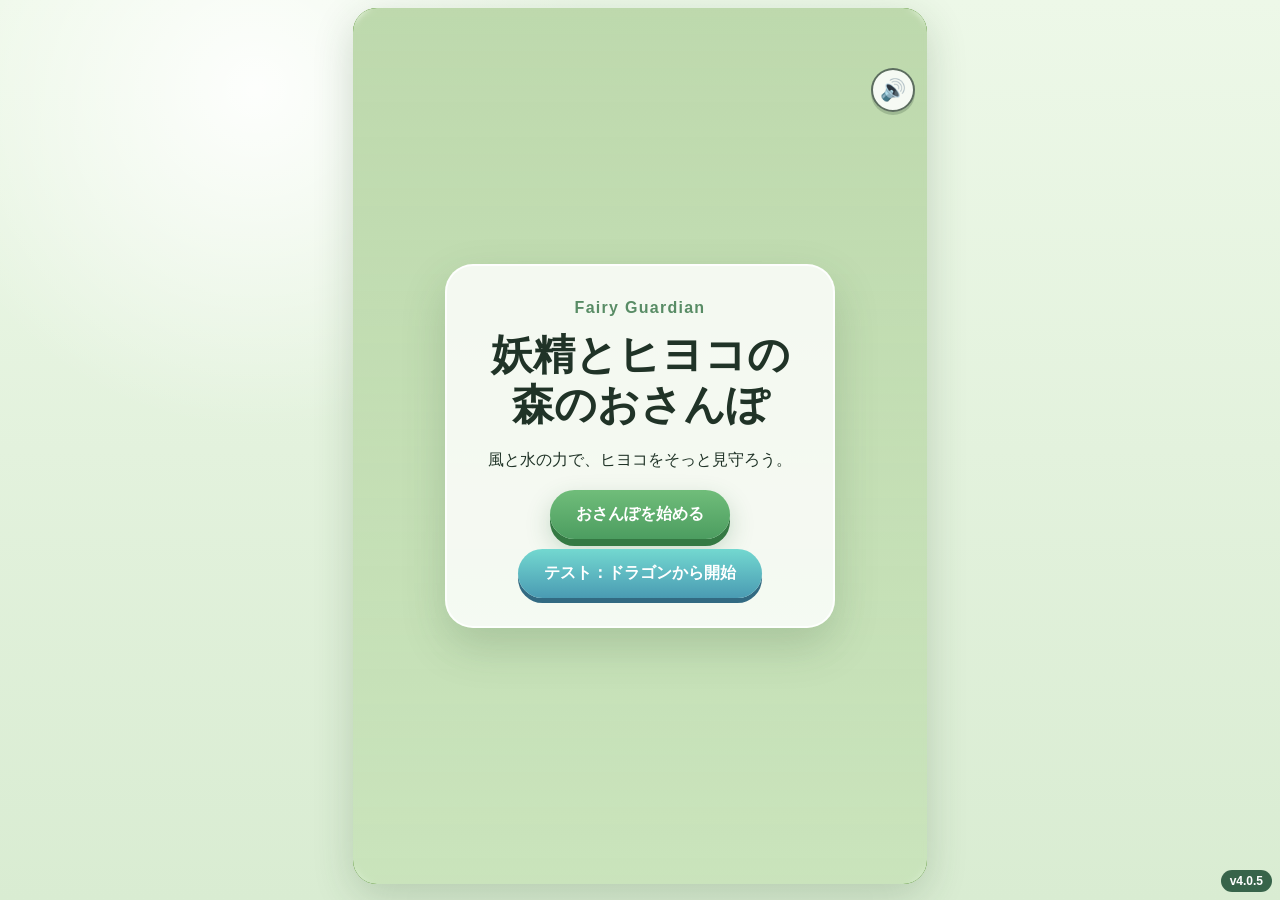
==== index.html @ c9fe2635 "Add files via upload" ====
<!doctype html>
<html lang="ja">
<head>
  <meta charset="utf-8" />
  <meta http-equiv="Cache-Control" content="no-cache, no-store, must-revalidate" />
  <meta http-equiv="Pragma" content="no-cache" />
  <meta http-equiv="Expires" content="0" />
  <meta name="viewport" content="width=device-width, initial-scale=1, viewport-fit=cover, user-scalable=no" />
  <meta name="theme-color" content="#dff3d2" />
  <title>Fairy Guardian v4.0.5</title>
  <style>
:root {
  color-scheme: light;
  font-family: ui-rounded, "Hiragino Maru Gothic ProN", "Yu Gothic", sans-serif;
  background: #edf6e8;
  color: #203327;
  touch-action: none;
}

* {
  box-sizing: border-box;
  -webkit-user-select: none;
  user-select: none;
  -webkit-touch-callout: none;
}
button, canvas, .controls, .game-frame {
  -webkit-user-select: none;
  user-select: none;
  -webkit-touch-callout: none;
}
html, body { margin: 0; min-height: 100%; overflow: hidden; }
body {
  min-height: 100svh;
  display: grid;
  place-items: center;
  background:
    radial-gradient(circle at 20% 10%, rgba(255,255,255,.9), transparent 26%),
    linear-gradient(#edf8e8, #d9ecd2);
}
button { font: inherit; -webkit-tap-highlight-color: transparent; }

.app-shell {
  width: min(100vw, 590px);
  height: 100svh;
  display: grid;
  grid-template-rows: minmax(0, 1fr) auto;
  gap: 8px;
  padding: max(8px, env(safe-area-inset-top)) 8px max(8px, env(safe-area-inset-bottom));
}

.game-frame {
  position: relative;
  min-height: 0;
  overflow: hidden;
  border-radius: 24px;
  background: #7dab5f;
  box-shadow: 0 12px 40px rgba(39,74,40,.2);
}

canvas {
  display: block;
  width: 100%;
  height: 100%;
  object-fit: contain;
  background: #7aaa5c;
}

.sound-button {
  position: absolute;
  z-index: 8;
  top: 60px;
  right: 12px;
  width: 44px;
  height: 44px;
  border: 2px solid rgba(32,55,38,.72);
  border-radius: 50%;
  display: grid;
  place-items: center;
  background: rgba(255,255,255,.86);
  box-shadow: 0 3px 0 rgba(32,55,38,.20);
  font-size: 21px;
  cursor: pointer;
}
.sound-button:active { transform: translateY(2px); box-shadow: 0 1px 0 rgba(32,55,38,.20); }
.sound-button.muted { opacity: .62; }

.screen-overlay {
  position: absolute;
  inset: 0;
  display: grid;
  place-items: center;
  padding: 24px;
  background: linear-gradient(rgba(239,251,232,.58), rgba(224,244,215,.78));
  backdrop-filter: blur(3px);
}

.title-card {
  width: min(100%, 390px);
  padding: 28px 24px;
  text-align: center;
  border: 2px solid rgba(255,255,255,.9);
  border-radius: 28px;
  background: rgba(255,255,255,.82);
  box-shadow: 0 18px 45px rgba(46,78,47,.2);
}
.eyebrow { margin: 0 0 8px; color: #588c65; font-weight: 800; letter-spacing: .08em; }
h1 { margin: 0 0 14px; font-size: clamp(28px, 8vw, 42px); line-height: 1.2; }
.title-card p { line-height: 1.7; }
.primary-button {
  border: 0;
  border-radius: 999px;
  padding: 14px 26px;
  color: white;
  font-weight: 900;
  background: linear-gradient(#70bd7a, #4c9d60);
  box-shadow: 0 7px 0 #347943, 0 10px 25px rgba(43,105,55,.25);
}
.primary-button:active { transform: translateY(4px); box-shadow: 0 3px 0 #347943; }

.hud {
  position: absolute;
  top: 10px;
  left: 10px;
  right: 10px;
  display: grid;
  grid-template-columns: 1fr auto auto;
  gap: 8px;
  pointer-events: none;
}
.hud > div {
  min-width: 0;
  padding: 7px 11px;
  border: 2px solid rgba(30,50,35,.72);
  border-radius: 14px;
  background: rgba(255,255,255,.82);
  box-shadow: 0 3px 0 rgba(30,50,35,.18);
}
.hud-label { margin-right: 5px; font-size: 12px; font-weight: 900; color: #56705d; }
.hud-label.plus { color: #27865b; }
.hud-label.minus { color: #b64f5d; }
.hidden { display: none !important; }

.controls {
  display: grid;
  grid-template-columns: 152px minmax(0, 1fr);
  align-items: center;
  gap: 12px;
  padding: 10px 12px;
  border: 1px solid rgba(77,110,71,.2);
  border-radius: 22px;
  background: rgba(255,255,255,.76);
  box-shadow: 0 8px 24px rgba(52,83,52,.12);
}

.stick {
  position: relative;
  width: 138px;
  aspect-ratio: 1;
  border-radius: 50%;
  touch-action: none;
  user-select: none;
}
.stick-ring {
  position: absolute;
  inset: 9px;
  border: 4px solid rgba(51,76,56,.72);
  border-radius: 50%;
  background: radial-gradient(circle, rgba(255,255,255,.9), rgba(203,225,199,.82));
  box-shadow: inset 0 4px 12px rgba(57,86,57,.14);
}
.stick-knob {
  position: absolute;
  width: 60px;
  height: 60px;
  left: 39px;
  top: 39px;
  border: 3px solid #304c37;
  border-radius: 50%;
  background: linear-gradient(#fff, #cfe4ca);
  box-shadow: 0 5px 12px rgba(43,70,48,.25);
  transform: translate(0,0);
}

.action-grid {
  display: grid;
  grid-template-columns: repeat(2, minmax(0, 1fr));
  gap: 9px;
}
.action-button {
  --charge: 0;
  position: relative;
  overflow: hidden;
  min-height: 62px;
  border: 3px solid #2c4733;
  border-radius: 18px;
  color: #233629;
  font-size: 13px;
  font-weight: 900;
  box-shadow: 0 5px 0 rgba(42,65,47,.25);
}
.action-button::before {
  content: '';
  position: absolute;
  inset: auto 0 0 0;
  height: calc(var(--charge) * 100%);
  background: rgba(255,255,255,.42);
  pointer-events: none;
  transition: height .04s linear;
}
.action-button > span { position: relative; z-index: 1; }
.action-button .symbol { display: block; font-size: 21px; line-height: 1; margin-bottom: 3px; }
.action-button.wind.charging { box-shadow: 0 0 18px rgba(126,255,169,.9), 0 5px 0 rgba(42,65,47,.25); }
.action-button.water.charging { box-shadow: 0 0 20px rgba(70,183,255,.95), 0 5px 0 rgba(42,65,47,.25); }
.action-button:active { transform: translateY(3px); box-shadow: 0 2px 0 rgba(42,65,47,.25); }
.action-button.wind { background: linear-gradient(135deg, #f8fff2, #aee7af); }
.action-button.water { background: linear-gradient(135deg, #effcff, #75c8ff); }
.action-button.chick { background: linear-gradient(135deg, #fffceb, #ffe17b); }
.action-button.chick.hint {
  animation: chickHint 1s ease-in-out infinite;
  box-shadow: 0 0 0 4px rgba(255,218,63,.32), 0 0 24px rgba(255,202,42,.9), 0 5px 0 rgba(42,65,47,.25);
}
@keyframes chickHint {
  0%,100% { transform: translateY(0) scale(1); filter: brightness(1); }
  50% { transform: translateY(-2px) scale(1.035); filter: brightness(1.12); }
}

.cave-choice { margin-top:10px; background:linear-gradient(#73d8d0,#4a9bb3); box-shadow:0 5px 0 #326a82; }
.cave-choice:active { box-shadow:0 2px 0 #326a82; }

.route-card { max-width: 410px; }
.route-card h2 { margin: 0 0 10px; font-size: clamp(25px,6vw,36px); color:#315c45; }
.route-card p { margin: 0 0 14px; }
.route-buttons { display:grid; gap:10px; }
.route-button { border:0; border-radius:18px; padding:13px 16px; color:#234538; font:800 16px/1.25 system-ui,sans-serif; cursor:pointer; touch-action:manipulation; }
.route-button.cave { background:linear-gradient(135deg,#c8f6ef,#68b6c9); box-shadow:0 5px 0 #39788a; }
.route-button.flowers { background:linear-gradient(135deg,#fff7c8,#ffb9d7); box-shadow:0 5px 0 #c87796; }
.route-button.wetland { background:linear-gradient(135deg,#dff6b7,#79c9a2); box-shadow:0 5px 0 #4b8d70; }
.route-button:disabled { filter:grayscale(.45); opacity:.48; box-shadow:0 3px 0 rgba(60,70,60,.35); cursor:not-allowed; transform:none; }
.route-button .visited-mark { display:block; margin-top:4px; font-size:12px; font-weight:800; opacity:.78; }
.route-button:active { transform:translateY(3px); box-shadow:0 2px 0 rgba(35,69,56,.35); }
.route-note { font-size:13px; opacity:.78; }

@media (max-height: 700px) {
  .app-shell { gap: 4px; }
  .controls { grid-template-columns: 120px 1fr; padding: 6px 8px; }
  .stick { width: 112px; }
  .stick-knob { width: 48px; height: 48px; left: 32px; top: 32px; }
  .action-button { min-height: 50px; }
}

</style>
</head>
<body>
  <main class="app-shell">
    <section class="game-frame" aria-label="Fairy Guardian game">
      <canvas id="gameCanvas" width="540" height="960"></canvas>
      <button id="soundButton" class="sound-button" type="button" aria-label="効果音を切り替える">🔊</button>

      <div id="titleScreen" class="screen-overlay">
        <div class="title-card">
          <p class="eyebrow">Fairy Guardian</p>
          <h1>妖精とヒヨコの<br>森のおさんぽ</h1>
          <p>風と水の力で、ヒヨコをそっと見守ろう。</p>
          <button id="startButton" class="primary-button" type="button">おさんぽを始める</button>
          <button id="trainingButton" class="primary-button cave-choice hidden" type="button">🐉 パパドラゴンの特訓</button>
          <button id="dragonTestButton" class="primary-button cave-choice" type="button">テスト：ドラゴンから開始</button>
        </div>
      </div>

      <div id="routeScreen" class="screen-overlay hidden">
        <div class="title-card route-card">
          <p class="eyebrow">2500点のおさんぽ分かれ道</p>
          <h2>どっちへ行こう？</h2>
          <p>ヒヨコと妖精の、次のおさんぽ先を選んでください。</p>
          <div class="route-buttons">
            <button id="routeCaveButton" class="route-button cave" type="button">💧 音の洞くつへ</button>
            <button id="routeFlowerButton" class="route-button flowers" type="button">🌸 このまま花の多く咲くほうへ</button>
            <button id="routeWetlandButton" class="route-button wetland" type="button">🌾 カエルたちの湿地へ</button>
          </div>
          <p class="route-note">プラス点はエリアごとに0へ戻ります。マイナス点は旅のあいだ残ります。</p>
        </div>
      </div>

      <div id="dragonResultScreen" class="screen-overlay hidden">
        <div class="title-card route-card">
          <p class="eyebrow">子ドラゴン救助</p>
          <h2 id="dragonResultTitle">森を守れました！</h2>
          <p id="dragonResultText"></p>
          <div class="route-buttons">
            <button id="goTrainingButton" class="route-button cave hidden" type="button">🐉 パパドラゴンの特訓へ</button>
            <button id="returnTitleButton" class="route-button flowers" type="button">タイトルへ戻る</button>
          </div>
        </div>
      </div>

      <div id="hud" class="hud hidden" aria-live="polite">
        <div><span class="hud-label">距離</span><strong id="distanceText">0 m</strong></div>
        <div><span class="hud-label plus">＋</span><strong id="plusScore">0</strong></div>
        <div><span class="hud-label minus">－</span><strong id="minusScore">0</strong></div>
      </div>
    </section>

    <section id="controls" class="controls hidden" aria-label="操作パネル">
      <div id="stick" class="stick" aria-label="8方向移動スティック">
        <div class="stick-ring"></div>
        <div id="stickKnob" class="stick-knob"></div>
      </div>

      <div class="action-grid">
        <button id="windButton" class="action-button wind" type="button">
          <span class="symbol">○</span><span>風</span>
        </button>
        <button id="waterButton" class="action-button water" type="button">
          <span class="symbol">●</span><span>水</span>
        </button>
        <button id="chickLeftButton" class="action-button chick" type="button">
          <span class="symbol">🐥←</span><span>ヒヨコ左</span>
        </button>
        <button id="chickRightButton" class="action-button chick" type="button">
          <span class="symbol">🐥→</span><span>ヒヨコ右</span>
        </button>
      </div>
    </section>
  </main>

  <script>
class AudioEngine {
  constructor() {
    this.ctx = null;
    this.master = null;
    this.muted = false;
    this.last = new Map();
    this.caveMode = false;
  }
  unlock() {
    if (!this.ctx) {
      const AC = window.AudioContext || window.webkitAudioContext;
      if (!AC) return;
      this.ctx = new AC();
      this.master = this.ctx.createGain();
      this.master.gain.value = .72;
      this.master.connect(this.ctx.destination);
    }
    if (this.ctx.state === 'suspended') this.ctx.resume().catch(()=>{});
  }
  setMuted(value) {
    this.muted = value;
    if (this.master && this.ctx) {
      this.master.gain.cancelScheduledValues(this.ctx.currentTime);
      this.master.gain.setTargetAtTime(value ? 0 : .72, this.ctx.currentTime, .02);
    }
  }
  can(key, gap=.045) {
    if (this.muted) return false;
    this.unlock();
    if (!this.ctx || !this.master) return false;
    const now = performance.now()/1000;
    const prev = this.last.get(key) || -99;
    if (now-prev < gap) return false;
    this.last.set(key, now);
    return true;
  }
  tone(freq=440, duration=.12, {type='sine', volume=.08, endFreq=null, delay=0}={}) {
    if (!this.ctx || this.muted) return;
    const t=this.ctx.currentTime+delay;
    const osc=this.ctx.createOscillator();
    const gain=this.ctx.createGain();
    osc.type=type; osc.frequency.setValueAtTime(freq,t);
    if(endFreq) osc.frequency.exponentialRampToValueAtTime(Math.max(20,endFreq),t+duration);
    gain.gain.setValueAtTime(.0001,t);
    gain.gain.exponentialRampToValueAtTime(Math.max(.0002,volume),t+.012);
    gain.gain.exponentialRampToValueAtTime(.0001,t+duration);
    osc.connect(gain); gain.connect(this.master); osc.start(t); osc.stop(t+duration+.03);
  }
  noise(duration=.12,{volume=.04,highpass=300,lowpass=5000,delay=0}={}) {
    if (!this.ctx || this.muted) return;
    const len=Math.max(1,Math.floor(this.ctx.sampleRate*duration));
    const buf=this.ctx.createBuffer(1,len,this.ctx.sampleRate);
    const data=buf.getChannelData(0);
    for(let i=0;i<len;i++) data[i]=(Math.random()*2-1)*(1-i/len*.45);
    const src=this.ctx.createBufferSource(); src.buffer=buf;
    const hp=this.ctx.createBiquadFilter();hp.type='highpass';hp.frequency.value=highpass;
    const lp=this.ctx.createBiquadFilter();lp.type='lowpass';lp.frequency.value=lowpass;
    const g=this.ctx.createGain(); const t=this.ctx.currentTime+delay;
    g.gain.setValueAtTime(.0001,t);g.gain.exponentialRampToValueAtTime(volume,t+.008);g.gain.exponentialRampToValueAtTime(.0001,t+duration);
    src.connect(hp);hp.connect(lp);lp.connect(g);g.connect(this.master);src.start(t);src.stop(t+duration+.02);
  }
  cast(kind,charge=0){
    if(!this.can('cast-'+kind,.12))return;
    if(kind==='wind'){
      this.noise(.11+charge*.07,{volume:.032+charge*.018,highpass:650,lowpass:4300});
      this.tone(480+charge*120,.10+charge*.05,{type:'triangle',volume:.038,endFreq:310+charge*80});
      if(charge>.65)this.tone(760,.11,{type:'sine',volume:.025,endFreq:1040,delay:.025});
    }else{
      // Soft, rounded water sound: a low droplet body plus a bright surface glint.
      this.tone(430,.15,{type:'sine',volume:.038,endFreq:245});
      this.tone(720,.12,{type:'sine',volume:.021,endFreq:440,delay:.018});
      this.tone(1050,.08,{type:'sine',volume:.010,endFreq:790,delay:.035});
      this.noise(.075,{volume:.010+charge*.005,highpass:1100,lowpass:5200,delay:.025});
      if(charge>.2)this.tone(565,.16,{type:'triangle',volume:.014,endFreq:330,delay:.055});
    }
  }
  impact(kind,power=1,spread=false){
    if(!this.can('impact-'+kind,spread?.075:.035))return;
    if(kind==='wind'){
      this.noise(.16,{volume:.026*Math.min(1.7,power),highpass:280,lowpass:2600});
      this.tone(220,.14,{type:'triangle',volume:.025*Math.min(1.5,power),endFreq:110});
    }else{
      // A pleasant game-like splash rather than a harsh, realistic splash.
      const v=spread?.014:.026;
      this.tone(360,.15,{type:'sine',volume:v,endFreq:190});
      this.tone(690,.11,{type:'sine',volume:v*.72,endFreq:410,delay:.018});
      this.noise(.085,{volume:v*.40,highpass:950,lowpass:5200,delay:.014});
      if(!spread)this.tone(980,.075,{type:'sine',volume:.009,endFreq:760,delay:.04});
      if(this.caveMode){
        this.tone(520,.22,{type:'sine',volume:.010,endFreq:360,delay:.13});
        this.tone(760,.28,{type:'sine',volume:.006,endFreq:520,delay:.24});
      }
    }
  }
  cavePuddle(){
    if(!this.can('cave-puddle',.16))return;
    // Hollow, pleasant splash with a short cave echo.
    this.noise(.13,{volume:.018,highpass:520,lowpass:3900});
    this.tone(290,.18,{type:'sine',volume:.026,endFreq:175});
    this.tone(610,.16,{type:'sine',volume:.017,endFreq:390,delay:.025});
    this.tone(430,.30,{type:'sine',volume:.009,endFreq:300,delay:.16});
    this.tone(720,.38,{type:'sine',volume:.006,endFreq:480,delay:.29});
  }
  stoneBounce(bounce=0){
    if(!this.can('stone-bounce',.065))return;
    const notes=[420,350,295,250];
    const f=notes[Math.min(notes.length-1,bounce)];
    this.tone(f,.12,{type:'triangle',volume:.035,endFreq:f*.72});
    this.tone(f*2.15,.07,{type:'sine',volume:.012,endFreq:f*1.5,delay:.008});
    if(this.caveMode)this.tone(f*.78,.20,{type:'sine',volume:.007,endFreq:f*.62,delay:.09});
  }
  stoneSplash(){
    if(!this.can('stone-splash',.15))return;
    this.noise(.15,{volume:.022,highpass:380,lowpass:3300});
    this.tone(245,.22,{type:'sine',volume:.030,endFreq:135});
    this.tone(470,.28,{type:'sine',volume:.009,endFreq:280,delay:.13});
  }
  crystal(note=0){
    if(!this.can('crystal-'+note,.09))return;
    const scale=[392,493.88,587.33,698.46];
    const f=scale[note%scale.length];
    this.tone(f,.50,{type:'sine',volume:.025,endFreq:f*1.008});
    this.tone(f*2.01,.36,{type:'sine',volume:.010,endFreq:f*1.82,delay:.018});
  }
  mushroom(note=0){
    if(!this.can('mushroom-'+note,.05))return;
    const scale=[523.25,587.33,659.25,698.46,783.99,880,987.77];
    const f=scale[note%scale.length];
    this.tone(f,.42,{type:'sine',volume:.045,endFreq:f*1.012});
    this.tone(f*2,.30,{type:'sine',volume:.014,endFreq:f*1.72,delay:.018});
    this.tone(f,.32,{type:'triangle',volume:.010,endFreq:f*.92,delay:.16});
  }
  caveChord(){
    if(!this.can('cave-chord',.75))return;
    const notes=[523.25,659.25,783.99];
    notes.forEach((f,i)=>{
      this.tone(f,.68,{type:'sine',volume:.034,endFreq:f*1.01,delay:i*.025});
      this.tone(f*2,.42,{type:'sine',volume:.009,endFreq:f*1.82,delay:.04+i*.025});
    });
  }
  flower(count=1){
    if(!this.can('flower',.07))return;
    const notes=[784,988,1175];
    for(let i=0;i<Math.min(3,count);i++){
      const d=i*.085;
      // Bell-like opening: clear fundamental plus a quiet high harmonic.
      this.tone(notes[i],.24,{type:'sine',volume:.045,endFreq:notes[i]*1.035,delay:d});
      this.tone(notes[i]*2.02,.16,{type:'sine',volume:.014,endFreq:notes[i]*1.72,delay:d+.012});
      this.tone(notes[i]*.5,.18,{type:'triangle',volume:.012,endFreq:notes[i]*.62,delay:d});
    }
  }
  grow(kind='bridge'){if(!this.can('grow',.20))return;this.noise(.28,{volume:.025,highpass:180,lowpass:1700});this.tone(kind==='ledge'?210:330,.24,{type:'triangle',volume:.03,endFreq:kind==='ledge'?150:520});this.tone(720,.18,{type:'sine',volume:.023,endFreq:930,delay:.17});}
  leaves(){if(!this.can('leaves',.16))return;this.noise(.30,{volume:.035,highpass:650,lowpass:4800});}
  dandelion(){if(!this.can('dandelion',.25))return;this.noise(.23,{volume:.018,highpass:1000,lowpass:6800});this.tone(880,.22,{type:'sine',volume:.022,endFreq:1180});}
  scare(kind){
    if(!this.can('scare-'+kind,.18))return;
    if(kind==='bird'){
      // A tiny chirp followed by soft wing beats.
      this.tone(1040,.065,{type:'sine',volume:.032,endFreq:1320});
      this.tone(1260,.055,{type:'sine',volume:.020,endFreq:1090,delay:.055});
      this.noise(.18,{volume:.022,highpass:750,lowpass:3900,delay:.075});
    }else{
      // Synthesised short 'nya!' with two formant-like glides.
      this.tone(520,.20,{type:'sawtooth',volume:.026,endFreq:760});
      this.tone(1040,.17,{type:'sine',volume:.020,endFreq:620,delay:.015});
      this.tone(1510,.12,{type:'sine',volume:.010,endFreq:920,delay:.028});
      this.noise(.055,{volume:.006,highpass:1300,lowpass:5000,delay:.018});
    }
  }
  forestOmen(){
    if(!this.can('forest-omen',4.5))return;
    this.noise(.72,{volume:.024,highpass:65,lowpass:620});
    this.tone(92,.82,{type:'sine',volume:.027,endFreq:68});
    this.tone(138,.48,{type:'triangle',volume:.014,endFreq:102,delay:.18});
    this.noise(.22,{volume:.016,highpass:430,lowpass:2100,delay:.58});
  }
  wings(speed=1){
    if(!this.can('wings',.34))return;
    const v=.0065*Math.min(1.2,Math.max(.55,speed));
    this.noise(.075,{volume:v,highpass:1000,lowpass:3300});
    this.noise(.065,{volume:v*.72,highpass:1250,lowpass:3900,delay:.10});
  }
  frog(){if(!this.can('frog',1.3))return;this.tone(185,.11,{type:'square',volume:.024,endFreq:150});this.tone(245,.10,{type:'square',volume:.019,endFreq:205,delay:.11});}
  frogNote(note=0){
    if(!this.can('frog-note-'+note,.10))return;
    const scale=[146.83,164.81,196,220,246.94,293.66,329.63];
    const f=scale[note%scale.length];
    this.tone(f,.13,{type:'square',volume:.033,endFreq:f*.76});
    this.tone(f*1.38,.11,{type:'triangle',volume:.020,endFreq:f*1.08,delay:.085});
    this.tone(f*.72,.16,{type:'sine',volume:.010,endFreq:f*.58,delay:.17});
  }
  chick(){if(!this.can('chick',.20))return;this.tone(1150,.07,{type:'sine',volume:.025,endFreq:1320});}
  rock(last=false){if(!this.can('rock',.10))return;this.noise(last?.20:.09,{volume:last?.045:.028,highpass:80,lowpass:1100});this.tone(last?105:155,last?.18:.08,{type:'triangle',volume:.025,endFreq:75});}
  penalty(){if(!this.can('penalty',.35))return;this.tone(420,.10,{type:'triangle',volume:.025,endFreq:280});this.tone(290,.13,{type:'triangle',volume:.022,endFreq:190,delay:.09});}
}
const sound = new AudioEngine();

class InputController {
  constructor(stick, knob) {
    this.stick = stick;
    this.knob = knob;
    this.vector = { x: 0, y: 0 };
    this.pointerId = null;
    this.maxRadius = 42;
    this.keys = new Set();
    this.bind();
  }

  bind() {
    this.stick.addEventListener('pointerdown', (e) => {
      this.pointerId = e.pointerId;
      this.stick.setPointerCapture(e.pointerId);
      this.updatePointer(e);
    });
    this.stick.addEventListener('pointermove', (e) => {
      if (e.pointerId === this.pointerId) this.updatePointer(e);
    });
    const end = (e) => {
      if (e.pointerId !== this.pointerId) return;
      this.pointerId = null;
      this.vector.x = 0;
      this.vector.y = 0;
      this.knob.style.transform = 'translate(0px, 0px)';
    };
    this.stick.addEventListener('pointerup', end);
    this.stick.addEventListener('pointercancel', end);

    window.addEventListener('keydown', (e) => this.keys.add(e.key));
    window.addEventListener('keyup', (e) => this.keys.delete(e.key));
  }

  updatePointer(e) {
    const rect = this.stick.getBoundingClientRect();
    const cx = rect.left + rect.width / 2;
    const cy = rect.top + rect.height / 2;
    let dx = e.clientX - cx;
    let dy = e.clientY - cy;
    const length = Math.hypot(dx, dy);
    const max = rect.width * 0.31;
    if (length > max) {
      dx = dx / length * max;
      dy = dy / length * max;
    }
    const nx = dx / max;
    const ny = dy / max;
    const dead = 0.18;
    if (Math.hypot(nx, ny) < dead) {
      this.vector.x = 0;
      this.vector.y = 0;
    } else {
      const angle = Math.atan2(ny, nx);
      const step = Math.PI / 4;
      const snapped = Math.round(angle / step) * step;
      this.vector.x = Math.cos(snapped);
      this.vector.y = Math.sin(snapped);
    }
    this.knob.style.transform = `translate(${dx}px, ${dy}px)`;
  }

  getVector() {
    let x = this.vector.x;
    let y = this.vector.y;
    if (this.keys.has('ArrowLeft') || this.keys.has('a')) x -= 1;
    if (this.keys.has('ArrowRight') || this.keys.has('d')) x += 1;
    if (this.keys.has('ArrowUp') || this.keys.has('w')) y -= 1;
    if (this.keys.has('ArrowDown') || this.keys.has('s')) y += 1;
    const length = Math.hypot(x, y);
    return length > 1 ? { x: x / length, y: y / length } : { x, y };
  }
}


class Stage {
  constructor(width, height) {
    this.width = width;
    this.height = height;
    this.offset = 0;
    this.speed = 42;
    this.patches = this.createPatches();
  }

  createPatches() {
    const patches = [];
    let seed = 20260805;
    const rnd = () => {
      seed = (seed * 16807) % 2147483647;
      return (seed - 1) / 2147483646;
    };
    for (let i = 0; i < 205; i++) {
      patches.push({
        x: rnd() * this.width,
        y: rnd() * (this.height + 260),
        size: 7 + rnd() * 30,
        type: rnd(),
        phase: rnd() * Math.PI * 2,
        tone: rnd()
      });
    }
    return patches;
  }

  update(dt) {
    this.offset = (this.offset + this.speed * dt) % (this.height + 260);
  }

  draw(ctx, time) {
    const base = ctx.createLinearGradient(0, 0, this.width, this.height);
    base.addColorStop(0, '#8fbd70');
    base.addColorStop(.28, '#82b364');
    base.addColorStop(.62, '#76a75a');
    base.addColorStop(1, '#6b9950');
    ctx.fillStyle = base;
    ctx.fillRect(0, 0, this.width, this.height);

    // Broad, soft patches make the meadow less tiled.
    for (const p of this.patches) {
      const y = (p.y + this.offset) % (this.height + 260) - 130;
      if (p.type < .28) {
        ctx.fillStyle = p.tone < .5 ? 'rgba(189,213,126,.13)' : 'rgba(45,111,54,.11)';
        ctx.beginPath();
        for (let n = 0; n <= 14; n++) {
          const a = n / 14 * Math.PI * 2;
          const wobble = 1 + Math.sin(a * 3 + p.phase) * .12 + Math.cos(a * 5 - p.phase) * .07;
          const px = p.x + Math.cos(a) * p.size * 1.8 * wobble;
          const py = y + Math.sin(a) * p.size * (.88 + .12 * Math.sin(a * 2 + p.phase));
          if (n === 0) ctx.moveTo(px, py); else ctx.lineTo(px, py);
        }
        ctx.closePath();
        ctx.fill();
      } else if (p.type < .68) {
        const sway = Math.sin(time * 1.7 + p.phase) * 1.5;
        ctx.strokeStyle = p.tone < .5 ? 'rgba(38,105,48,.44)' : 'rgba(73,130,58,.5)';
        ctx.lineWidth = 1.25 + p.tone;
        ctx.beginPath();
        ctx.moveTo(p.x, y + 5);
        ctx.quadraticCurveTo(p.x - 5 + sway, y - 3, p.x - 2 + sway, y - 11);
        ctx.moveTo(p.x + 1, y + 5);
        ctx.quadraticCurveTo(p.x + 7 + sway, y - 1, p.x + 5 + sway, y - 9);
        ctx.moveTo(p.x - 2, y + 5);
        ctx.quadraticCurveTo(p.x + sway, y - 5, p.x + 1 + sway, y - 15);
        ctx.stroke();
      } else if (p.type < .83) {
        ctx.fillStyle = p.tone < .55 ? 'rgba(104,103,78,.38)' : 'rgba(150,132,83,.28)';
        ctx.beginPath(); ctx.ellipse(p.x, y, 3 + p.size * .12, 2 + p.size * .07, p.phase, 0, Math.PI * 2); ctx.fill();
      } else if (p.type < .94) {
        const sway = Math.sin(time * 2 + p.phase) * 1.4;
        const petals = p.tone < .5 ? '#fff7d7' : '#f6c4df';
        ctx.fillStyle = petals;
        for (let i = 0; i < 4; i++) {
          const a = i * Math.PI / 2;
          ctx.beginPath(); ctx.arc(p.x + sway + Math.cos(a) * 3, y + Math.sin(a) * 3, 2, 0, Math.PI * 2); ctx.fill();
        }
        ctx.fillStyle = '#f4d661'; ctx.beginPath(); ctx.arc(p.x + sway, y, 1.7, 0, Math.PI * 2); ctx.fill();
      } else {
        // Clover-like accent.
        ctx.fillStyle = 'rgba(39,128,57,.62)';
        ctx.beginPath();
        ctx.arc(p.x - 3, y, 3.5, 0, Math.PI * 2);
        ctx.arc(p.x + 3, y, 3.5, 0, Math.PI * 2);
        ctx.arc(p.x, y - 3, 3.5, 0, Math.PI * 2);
        ctx.fill();
      }
    }

    // A faint moving light veil gives depth without looking like a pattern.
    const light = ctx.createLinearGradient(0, 0, this.width, 0);
    light.addColorStop(0, 'rgba(255,255,220,.02)');
    light.addColorStop(.45, 'rgba(255,255,220,.09)');
    light.addColorStop(1, 'rgba(255,255,220,.02)');
    ctx.fillStyle = light;
    ctx.fillRect(0, 0, this.width, this.height);
  }
}


class Fairy {
  constructor(width, height) {
    this.x = width * 0.5;
    this.y = height * 0.62;
    this.speed = 300;
    this.bank = 0;
  }

  update(dt, input, width, height) {
    this.x += input.x * this.speed * dt;
    this.y += input.y * this.speed * dt;
    this.x = Math.max(48, Math.min(width - 48, this.x));
    this.y = Math.max(115, Math.min(height - 54, this.y));
    this.bank += (input.x * 0.12 - this.bank) * Math.min(1, dt * 7);
  }

  drawWing(ctx, side, upper, time) {
    const flap = Math.sin(time * 7.2 + (upper ? 0 : 0.65));
    ctx.save();
    ctx.scale(side, 1);
    ctx.rotate((upper ? -0.42 : 0.48) + flap * (upper ? 0.12 : 0.09));

    const tipX = upper ? 64 : 53;
    const tipY = upper ? -14 : 13;
    const grad = ctx.createLinearGradient(2, -35, tipX, 33);
    const colors = [
      ['rgba(255,118,168,.48)', 0], ['rgba(255,180,92,.45)', .16],
      ['rgba(255,237,116,.42)', .31], ['rgba(102,224,153,.42)', .47],
      ['rgba(83,193,255,.45)', .63], ['rgba(145,122,255,.43)', .81],
      ['rgba(238,128,245,.44)', 1]
    ];
    colors.forEach(([c, p]) => grad.addColorStop(p, c));

    ctx.fillStyle = grad;
    ctx.beginPath();
    ctx.moveTo(3, 0);
    if (upper) {
      ctx.bezierCurveTo(17, -35, 45, -48, 64, -20);
      ctx.bezierCurveTo(73, -5, 55, 17, 30, 21);
      ctx.bezierCurveTo(20, 22, 11, 13, 3, 0);
    } else {
      ctx.bezierCurveTo(14, 18, 38, 39, 55, 25);
      ctx.bezierCurveTo(64, 17, 52, -2, 28, -13);
      ctx.bezierCurveTo(17, -14, 9, -8, 3, 0);
    }
    ctx.closePath();
    ctx.fill();

    ctx.strokeStyle = 'rgba(255,255,255,.9)';
    ctx.lineWidth = 1.7;
    ctx.stroke();

    ctx.strokeStyle = 'rgba(91,78,164,.23)';
    ctx.lineWidth = 1.25;
    ctx.beginPath();
    ctx.moveTo(5, 0); ctx.quadraticCurveTo(28, upper ? -12 : 11, tipX - 5, tipY);
    ctx.moveTo(13, upper ? -3 : 4); ctx.quadraticCurveTo(28, upper ? -31 : 27, tipX - 14, upper ? -31 : 23);
    ctx.moveTo(16, upper ? 6 : -5); ctx.quadraticCurveTo(34, upper ? 15 : -14, tipX - 16, upper ? 10 : -7);
    ctx.stroke();

    for (let i = 0; i < 6; i++) {
      const px = 17 + i * 7;
      const py = (upper ? -1 : 1) * (7 + (i % 3) * 6);
      const alpha = .22 + .38 * (.5 + .5 * Math.sin(time * 6 + i * 1.7));
      ctx.fillStyle = `rgba(255,255,255,${alpha})`;
      ctx.beginPath(); ctx.arc(px, py, i % 2 ? 1.5 : 2.1, 0, Math.PI * 2); ctx.fill();
    }
    ctx.restore();
  }

  draw(ctx, time, target = null) {
    const hover = Math.sin(time * 3.2) * 2.4;
    const targetAngle = target
      ? Math.atan2(target.y - this.y, target.x - this.x) - Math.PI / 2
      : 0;

    ctx.save();
    ctx.translate(this.x, this.y + hover);
    ctx.rotate(targetAngle + this.bank);

    // The wings are seen from behind, where their rainbow pattern is clearest.
    this.drawWing(ctx, -1, true, time);
    this.drawWing(ctx, 1, true, time);
    this.drawWing(ctx, -1, false, time);
    this.drawWing(ctx, 1, false, time);

    ctx.lineCap = 'round';
    ctx.lineJoin = 'round';

    // Legs and slippers, pointing toward the chick.
    ctx.strokeStyle = '#765042';
    ctx.lineWidth = 4;
    ctx.beginPath();
    ctx.moveTo(-5, 20); ctx.lineTo(-7, 34);
    ctx.moveTo(5, 20); ctx.lineTo(7, 34);
    ctx.stroke();
    ctx.fillStyle = '#d968a7';
    ctx.beginPath();
    ctx.ellipse(-8, 35, 5, 2.7, -.2, 0, Math.PI * 2);
    ctx.ellipse(8, 35, 5, 2.7, .2, 0, Math.PI * 2);
    ctx.fill();

    // Back of the dress, with a small bow so the orientation is unmistakable.
    ctx.strokeStyle = '#42313d';
    ctx.lineWidth = 3.5;
    const dressGrad = ctx.createLinearGradient(0, -7, 0, 24);
    dressGrad.addColorStop(0, '#f8b8dd');
    dressGrad.addColorStop(1, '#d96cac');
    ctx.fillStyle = dressGrad;
    ctx.beginPath();
    ctx.moveTo(-10, -7); ctx.quadraticCurveTo(0, -12, 10, -7);
    ctx.lineTo(16, 18);
    ctx.quadraticCurveTo(10, 25, 0, 21);
    ctx.quadraticCurveTo(-10, 25, -16, 18);
    ctx.closePath();
    ctx.fill(); ctx.stroke();

    ctx.fillStyle = '#f7d6ec';
    ctx.beginPath();
    ctx.ellipse(-5, -3, 6, 4, -.25, 0, Math.PI * 2);
    ctx.ellipse(5, -3, 6, 4, .25, 0, Math.PI * 2);
    ctx.fill();
    ctx.fillStyle = '#bd5791';
    ctx.beginPath(); ctx.arc(0, -3, 3.2, 0, Math.PI * 2); ctx.fill();

    // Arms reach slightly toward the protected chick.
    const armSwing = Math.sin(time * 4.2) * 1.4;
    ctx.strokeStyle = '#765042';
    ctx.lineWidth = 3.4;
    ctx.beginPath();
    ctx.moveTo(-9, 0); ctx.lineTo(-19, 10 + armSwing);
    ctx.moveTo(9, 0); ctx.lineTo(19, 10 - armSwing);
    ctx.stroke();
    ctx.fillStyle = '#ffd9c1';
    ctx.beginPath();
    ctx.arc(-19, 10 + armSwing, 3, 0, Math.PI * 2);
    ctx.arc(19, 10 - armSwing, 3, 0, Math.PI * 2);
    ctx.fill();

    // Back of head and flowing hair: no face is drawn.
    ctx.strokeStyle = '#42313d';
    ctx.lineWidth = 3.5;
    const hair = ctx.createLinearGradient(-13, -42, 13, -7);
    hair.addColorStop(0, '#f5d984');
    hair.addColorStop(.55, '#d59b48');
    hair.addColorStop(1, '#9a5f2d');
    ctx.fillStyle = hair;
    ctx.beginPath();
    ctx.arc(0, -25, 16, 0, Math.PI * 2);
    ctx.quadraticCurveTo(18, -10, 11, 3);
    ctx.quadraticCurveTo(5, -2, 0, 4);
    ctx.quadraticCurveTo(-5, -2, -11, 3);
    ctx.quadraticCurveTo(-18, -10, -16, -25);
    ctx.closePath();
    ctx.fill(); ctx.stroke();

    // A tiny visible neck reinforces that this is the back view.
    ctx.fillStyle = '#ffd9c1';
    ctx.fillRect(-4, -11, 8, 6);

    // Flower hair ornament remains visible from behind.
    ctx.fillStyle = '#fff4a8';
    for (let i = 0; i < 5; i++) {
      const a = i * Math.PI * 2 / 5;
      ctx.beginPath(); ctx.arc(-10 + Math.cos(a) * 4, -35 + Math.sin(a) * 4, 2.7, 0, Math.PI * 2); ctx.fill();
    }
    ctx.fillStyle = '#f39b5e';
    ctx.beginPath(); ctx.arc(-10, -35, 2.3, 0, Math.PI * 2); ctx.fill();

    for (let i = 0; i < 8; i++) {
      const a = time * 1.5 + i * Math.PI / 4;
      const rx = 35 + (i % 2) * 8;
      const ry = 30 + (i % 3) * 4;
      const alpha = .22 + .55 * (.5 + .5 * Math.sin(time * 6.5 + i));
      ctx.fillStyle = `rgba(255,255,225,${alpha})`;
      ctx.beginPath(); ctx.arc(Math.cos(a) * rx, Math.sin(a) * ry, 1.4 + (i % 3) * .55, 0, Math.PI * 2); ctx.fill();
    }
    ctx.restore();
  }
}


class Chick {
  constructor(width, height) {
    this.lanes = [width * 0.25, width * 0.5, width * 0.75];
    this.lane = 1;
    this.targetX = this.lanes[this.lane];
    this.x = this.targetX;
    this.y = height * 0.82;
    this.lookTimer = 1.2;
    this.lookMode = 'forward';
    this.turnTime = 0;
    this.moveDir = 0;
    this.autoTargetX = null;
    this.assistTargetX = null;
    this.assistTimer = 0;
    this.panicTimer = 0;
    this.admireTimer = 0;
    this.admireDirection = 0;
    this.steerVelocity = 0;
    this.freeWalkTimer = 0;
    this.musicReactionTimer = 0;
    this.musicReactionKind = 'none';
    this.musicReactionSide = 1;
    this.musicReactionStrength = 0;
  }

  guide(direction) {
    this.lane = Math.max(0, Math.min(2, this.lane + direction));
    this.targetX = this.lanes[this.lane];
  }

  setAutoTarget(x) { this.autoTargetX = x; }

  reactToMusic(note, streak = 1) {
    // Short musical phrases make the chick notice the sound. A single note
    // causes a curious turn; consecutive notes add a cheerful hop.
    this.musicReactionTimer = Math.min(1.05, .42 + streak * .13);
    this.musicReactionKind = streak >= 2 ? 'hop' : 'turn';
    this.musicReactionSide = note % 2 === 0 ? -1 : 1;
    this.musicReactionStrength = Math.min(1, .35 + streak * .18);
    this.lookMode = this.musicReactionSide < 0 ? 'left' : 'right';
    this.turnTime = Math.max(this.turnTime, this.musicReactionTimer);
  }

  admireFlower(flowerX) {
    if (this.panicTimer > 0 || this.assistTimer > 0) return;
    this.admireTimer = .72;
    this.admireDirection = Math.sign(flowerX - this.x) || 1;
  }

  assistTo(x) {
    this.assistTargetX = x;
    this.assistTimer = 1.5;
    this.panicTimer = 0.75;
    const nearestLane = this.lanes.reduce((best, laneX, i) =>
      Math.abs(laneX - x) < Math.abs(this.lanes[best] - x) ? i : best, 0);
    this.lane = nearestLane;
    this.targetX = this.lanes[nearestLane];
  }

  update(dt, time) {
    // Terrain guidance is deliberately gentle. It nudges the chick toward a
    // usable crossing, then stops pulling once the chick is safely inside it.
    this.assistTimer = Math.max(0, this.assistTimer - dt);
    this.panicTimer = Math.max(0, this.panicTimer - dt);
    this.admireTimer = Math.max(0, this.admireTimer - dt);
    this.musicReactionTimer = Math.max(0, this.musicReactionTimer - dt);
    if (this.musicReactionTimer <= 0) this.musicReactionKind = 'none';
    let activeTarget = this.targetX;
    let steeringSpeed = 1.45;
    if (this.assistTargetX != null && this.assistTimer > 0) {
      activeTarget = this.assistTargetX;
      steeringSpeed = 3.4;
      if (Math.abs(this.assistTargetX - this.x) < 7) {
        this.assistTargetX = null;
        this.assistTimer = 0;
      }
    } else if (this.autoTargetX != null) {
      const autoDx = this.autoTargetX - this.x;
      activeTarget = Math.abs(autoDx) <= 30
        ? this.x
        : this.x + Math.max(-58, Math.min(58, autoDx));
    }
    const dx = activeTarget - this.x;
    this.moveDir = Math.abs(dx) > 4 ? Math.sign(dx) : 0;
    const desiredVelocity = Math.max(-95, Math.min(95, dx * steeringSpeed));
    this.steerVelocity += (desiredVelocity - this.steerVelocity) * Math.min(1, dt * 3.6);

    this.lookTimer -= dt;
    this.turnTime = Math.max(0, this.turnTime - dt);
    if (this.lookTimer <= 0) {
      this.lookTimer = 2.2 + Math.random() * 3.4;
      const r = Math.random();
      this.lookMode = r < 0.22 ? 'back' : r < 0.50 ? (Math.random() < .5 ? 'left' : 'right') : 'forward';
      this.turnTime = this.lookMode === 'back' ? .65 : .85;
    }
    if (this.turnTime <= 0) this.lookMode = 'forward';

    const wander = Math.sin(time * 1.45) * 6 + Math.sin(time * .69) * 3.5;
    const assistWobble = this.assistTargetX != null ? Math.sin(time * 9) * 2.4 : 0;
    this.x += this.steerVelocity * dt + (wander + assistWobble) * dt * .32;
    if (Math.abs(dx) < 5) this.steerVelocity *= Math.pow(.08, dt);
  }

  draw(ctx, time) {
    const walk = Math.sin(time * 6.6);
    const musicPhase = this.musicReactionTimer > 0 ? Math.sin((1.08 - this.musicReactionTimer) * 16) : 0;
    const musicHop = this.musicReactionKind === 'hop' ? Math.max(0, musicPhase) * (8 + this.musicReactionStrength * 8) : 0;
    const bob = Math.abs(walk) * 3 + musicHop;
    let facing = this.musicReactionTimer > 0
      ? (this.musicReactionSide < 0 ? 'left' : 'right')
      : (this.admireTimer > 0 ? (this.admireDirection < 0 ? 'left' : 'right') : (this.moveDir < 0 ? 'left' : this.moveDir > 0 ? 'right' : this.lookMode));
    if (facing === 'forward') facing = 'up';

    ctx.save();
    ctx.translate(this.x, this.y - bob);
    const side = facing === 'left' ? -1 : facing === 'right' ? 1 : 0;
    ctx.rotate(Math.sin(time * 2.8) * .025 + side * .045);

    ctx.fillStyle = 'rgba(47,72,38,.18)';
    ctx.beginPath(); ctx.ellipse(0, 25 + bob, 18, 6, 0, 0, Math.PI * 2); ctx.fill();

    ctx.lineJoin = 'round';
    ctx.strokeStyle = '#342c1d';
    ctx.lineWidth = 3.6;

    ctx.strokeStyle = '#d47c22';
    ctx.lineWidth = 3;
    ctx.beginPath();
    ctx.moveTo(-6, 18); ctx.lineTo(-9 + walk * 3.5, 25);
    ctx.moveTo(6, 18); ctx.lineTo(9 - walk * 3.5, 25);
    ctx.stroke();

    const bodyGrad = ctx.createRadialGradient(-5, -2, 2, 0, 5, 22);
    bodyGrad.addColorStop(0, '#fff38b');
    bodyGrad.addColorStop(.72, '#ffd848');
    bodyGrad.addColorStop(1, '#e9ae2c');
    ctx.strokeStyle = '#342c1d';
    ctx.fillStyle = bodyGrad;
    ctx.beginPath(); ctx.ellipse(0, 5, 17, 19.5, 0, 0, Math.PI * 2); ctx.fill(); ctx.stroke();

    ctx.fillStyle = '#efbd31';
    const flap = walk * 2.2;
    ctx.beginPath();
    ctx.ellipse(-14.5, 6 + flap, 6.3, 9.2, -.55, 0, Math.PI * 2);
    ctx.ellipse(14.5, 6 - flap, 6.3, 9.2, .55, 0, Math.PI * 2);
    ctx.fill(); ctx.stroke();

    ctx.fillStyle = '#ffe66d';
    ctx.beginPath(); ctx.arc(0, -12, 14.8, 0, Math.PI * 2); ctx.fill(); ctx.stroke();
    ctx.beginPath();
    ctx.moveTo(-5, -26); ctx.quadraticCurveTo(-2, -32, 1, -26);
    ctx.quadraticCurveTo(4, -31, 6, -24);
    ctx.quadraticCurveTo(2, -27, -5, -26);
    ctx.fill(); ctx.stroke();

    if (facing === 'up') {
      // Default: the chick walks away from the viewer. Only its fluffy nape is visible.
      ctx.strokeStyle = '#d9a724';
      ctx.lineWidth = 2;
      ctx.beginPath();
      ctx.arc(0, -12, 8, Math.PI * 1.15, Math.PI * 1.85);
      ctx.stroke();
    } else if (facing === 'back') {
      // A brief cute turn toward the viewer.
      ctx.fillStyle = '#2d291e';
      ctx.beginPath(); ctx.arc(-4.8, -14, 2.1, 0, Math.PI * 2); ctx.arc(4.8, -14, 2.1, 0, Math.PI * 2); ctx.fill();
      ctx.fillStyle = '#f29b28';
      ctx.beginPath(); ctx.moveTo(0, -10); ctx.lineTo(-6.3, -5); ctx.lineTo(6.3, -5); ctx.closePath(); ctx.fill(); ctx.stroke();
    } else {
      // Side view while changing lanes or glancing around.
      const sx = facing === 'left' ? -1 : 1;
      ctx.fillStyle = '#2d291e';
      ctx.beginPath(); ctx.arc(sx * 4.5, -14, 2.1, 0, Math.PI * 2); ctx.fill();
      ctx.fillStyle = '#f29b28';
      ctx.beginPath();
      ctx.moveTo(sx * 11, -10); ctx.lineTo(sx * 4, -6); ctx.lineTo(sx * 4, -13); ctx.closePath();
      ctx.fill(); ctx.stroke();
    }
    if (this.panicTimer > 0) {
      const a = Math.min(1, this.panicTimer * 2.2);
      ctx.fillStyle = `rgba(120,210,255,${a})`;
      ctx.beginPath();
      ctx.moveTo(21, -22); ctx.quadraticCurveTo(28, -14, 21, -8); ctx.quadraticCurveTo(14, -14, 21, -22); ctx.fill();
    }
    ctx.restore();
  }
}


class Bird {
  constructor(width, height, variant = 0) {
    this.width = width;
    this.height = height;
    this.variant = variant;
    this.x = 70 + Math.random() * (width - 140);
    this.y = -55;
    this.speed = 126 + Math.random() * 42;
    this.phase = Math.random() * Math.PI * 2;
    this.state = 'approach';
    this.escapeX = 0;
    this.escapeY = -1;
    this.hitRadius = 28;
    this.scored = false;
  }

  update(dt, chick, time) {
    if (this.state === 'approach') {
      const targetX = chick.x + Math.sin(time * 1.1 + this.phase) * 42;
      this.x += (targetX - this.x) * Math.min(1, dt * 0.55);
      this.y += this.speed * dt;
      this.x += Math.sin(time * 2.2 + this.phase) * 10 * dt;
    } else {
      this.x += this.escapeX * 250 * dt;
      this.y += this.escapeY * 250 * dt;
    }
  }

  scare(sourceX, sourceY) {
    if (this.state !== 'approach') return false;
    let dx = this.x - sourceX;
    let dy = this.y - sourceY;
    const len = Math.hypot(dx, dy) || 1;
    dx /= len;
    dy /= len;
    // Always bias the retreat upward so it visibly flies back out of the scene.
    this.escapeX = dx * 0.7;
    this.escapeY = Math.min(-0.75, dy - 0.55);
    const escapeLen = Math.hypot(this.escapeX, this.escapeY) || 1;
    this.escapeX /= escapeLen;
    this.escapeY /= escapeLen;
    this.state = 'retreat';
    return true;
  }

  isOffscreen() {
    return this.x < -90 || this.x > this.width + 90 || this.y < -100 || this.y > this.height + 100;
  }

  draw(ctx, time) {
    const flap = Math.sin(time * 10 + this.phase);
    const retreating = this.state === 'retreat';
    const angle = retreating ? Math.atan2(this.escapeY, this.escapeX) + Math.PI / 2 : 0;
    const bob = Math.sin(time * 4.2 + this.phase) * 2;

    ctx.save();
    ctx.translate(this.x, this.y + bob);
    ctx.rotate(angle);

    // Soft shadow makes it clear that this bird is above the ground.
    ctx.save();
    ctx.rotate(-angle);
    ctx.fillStyle = 'rgba(37,68,42,.16)';
    ctx.beginPath();
    ctx.ellipse(8, 34, 25, 7, 0, 0, Math.PI * 2);
    ctx.fill();
    ctx.restore();

    const palettes = [
      { body: '#72c8ef', belly: '#ffe17a', wing: '#8168d8', cheek: '#ff9bb7' },
      { body: '#8edc9e', belly: '#fff19b', wing: '#ef83ae', cheek: '#f7a36f' },
      { body: '#f0a1c6', belly: '#ffe98c', wing: '#62b7df', cheek: '#ff8f8f' }
    ];
    const p = palettes[this.variant % palettes.length];

    ctx.lineJoin = 'round';
    ctx.lineCap = 'round';
    ctx.strokeStyle = '#3c342d';
    ctx.lineWidth = 3.2;

    // Tail feathers.
    ctx.fillStyle = p.wing;
    ctx.beginPath();
    ctx.moveTo(-8, 17); ctx.lineTo(-18, 31); ctx.lineTo(-4, 27);
    ctx.lineTo(2, 34); ctx.lineTo(6, 18); ctx.closePath();
    ctx.fill(); ctx.stroke();

    // Wings use three clearly different silhouettes as flap moves.
    const wingLift = flap * 15;
    ctx.fillStyle = p.wing;
    ctx.beginPath();
    ctx.moveTo(-12, -1);
    ctx.quadraticCurveTo(-30, -15 - wingLift, -35, -2 - wingLift * .45);
    ctx.quadraticCurveTo(-28, 8, -10, 11);
    ctx.closePath();
    ctx.fill(); ctx.stroke();
    ctx.beginPath();
    ctx.moveTo(12, -1);
    ctx.quadraticCurveTo(30, -15 - wingLift, 35, -2 - wingLift * .45);
    ctx.quadraticCurveTo(28, 8, 10, 11);
    ctx.closePath();
    ctx.fill(); ctx.stroke();

    // Round, friendly body.
    const bodyGrad = ctx.createRadialGradient(-7, -9, 2, 0, 3, 25);
    bodyGrad.addColorStop(0, '#ffffff');
    bodyGrad.addColorStop(.16, p.body);
    bodyGrad.addColorStop(1, p.body);
    ctx.fillStyle = bodyGrad;
    ctx.beginPath(); ctx.ellipse(0, 4, 20, 23, 0, 0, Math.PI * 2); ctx.fill(); ctx.stroke();

    ctx.fillStyle = p.belly;
    ctx.beginPath(); ctx.ellipse(0, 10, 12, 13, 0, 0, Math.PI * 2); ctx.fill();

    // Tuft.
    ctx.fillStyle = p.wing;
    ctx.beginPath();
    ctx.moveTo(-5, -17); ctx.quadraticCurveTo(-2, -28, 2, -18);
    ctx.quadraticCurveTo(8, -26, 7, -14); ctx.closePath();
    ctx.fill(); ctx.stroke();

    // Face points down toward the chick while approaching.
    ctx.fillStyle = '#332e28';
    ctx.beginPath(); ctx.arc(-6, -5, 2.3, 0, Math.PI * 2); ctx.arc(6, -5, 2.3, 0, Math.PI * 2); ctx.fill();
    ctx.fillStyle = p.cheek;
    ctx.beginPath(); ctx.arc(-11, 1, 3.2, 0, Math.PI * 2); ctx.arc(11, 1, 3.2, 0, Math.PI * 2); ctx.fill();
    ctx.fillStyle = '#f2a13e';
    ctx.beginPath(); ctx.moveTo(0, -1); ctx.lineTo(-6, 4); ctx.lineTo(6, 4); ctx.closePath(); ctx.fill(); ctx.stroke();

    if (retreating) {
      // Small surprise mark, no words needed.
      ctx.fillStyle = '#fff6a0';
      ctx.strokeStyle = '#5b4a2f';
      ctx.lineWidth = 2;
      ctx.beginPath(); ctx.arc(25, -23, 8, 0, Math.PI * 2); ctx.fill(); ctx.stroke();
      ctx.fillStyle = '#5b4a2f';
      ctx.font = 'bold 13px sans-serif';
      ctx.textAlign = 'center';
      ctx.textBaseline = 'middle';
      ctx.fillText('!', 25, -23);
    }

    ctx.restore();
  }
}


class Cat {
  constructor(width, height, variant = 0) {
    this.width = width;
    this.height = height;
    this.variant = variant;
    this.x = 75 + Math.random() * (width - 150);
    this.y = -65;
    this.speed = 93 + Math.random() * 24;
    this.phase = Math.random() * Math.PI * 2;
    this.state = 'approach';
    this.escapeX = 0;
    this.escapeY = -1;
    this.hitRadius = 31;
  }

  update(dt, chick, time) {
    if (this.state === 'approach') {
      const targetX = chick.x + Math.sin(time * 0.8 + this.phase) * 54;
      this.x += (targetX - this.x) * Math.min(1, dt * 0.42);
      this.y += this.speed * dt;
      this.x += Math.sin(time * 2.1 + this.phase) * 5 * dt;
    } else {
      this.x += this.escapeX * 175 * dt;
      this.y += this.escapeY * 175 * dt;
    }
  }

  scare(sourceX, sourceY) {
    if (this.state !== 'approach') return false;
    let dx = this.x - sourceX;
    let dy = this.y - sourceY;
    const len = Math.hypot(dx, dy) || 1;
    dx /= len;
    dy /= len;
    this.escapeX = dx * 0.85;
    this.escapeY = Math.min(-0.65, dy - 0.45);
    const escapeLen = Math.hypot(this.escapeX, this.escapeY) || 1;
    this.escapeX /= escapeLen;
    this.escapeY /= escapeLen;
    this.state = 'retreat';
    return true;
  }

  isOffscreen() {
    return this.x < -100 || this.x > this.width + 100 || this.y < -110 || this.y > this.height + 110;
  }

  draw(ctx, time) {
    const retreating = this.state === 'retreat';
    const step = Math.sin(time * 8 + this.phase);
    const bob = Math.abs(step) * -1.8;
    const angle = retreating ? Math.atan2(this.escapeY, this.escapeX) + Math.PI / 2 : 0;

    ctx.save();
    ctx.translate(this.x, this.y + bob);
    ctx.rotate(angle);

    // Ground shadow: cats are walking on the meadow rather than flying.
    ctx.save();
    ctx.rotate(-angle);
    ctx.fillStyle = 'rgba(42,65,34,.18)';
    ctx.beginPath();
    ctx.ellipse(0, 28, 31, 8, 0, 0, Math.PI * 2);
    ctx.fill();
    ctx.restore();

    const palettes = [
      { fur: '#e9a44e', light: '#ffe0a4', stripe: '#8a562c', collar: '#74c9b1' },
      { fur: '#9da3ad', light: '#e9edf2', stripe: '#565d68', collar: '#d99bd0' }
    ];
    const p = palettes[this.variant % palettes.length];

    ctx.lineJoin = 'round';
    ctx.lineCap = 'round';
    ctx.strokeStyle = '#3b312b';
    ctx.lineWidth = 3.3;

    // Curved tail, gently swishing during approach and held high while retreating.
    const tailSwing = retreating ? -8 : step * 9;
    ctx.strokeStyle = '#3b312b';
    ctx.lineWidth = 11;
    ctx.beginPath();
    ctx.moveTo(17, 13);
    ctx.quadraticCurveTo(38, 13 + tailSwing, 34, -12);
    ctx.quadraticCurveTo(31, -25, 41, -27);
    ctx.stroke();
    ctx.strokeStyle = p.fur;
    ctx.lineWidth = 6;
    ctx.beginPath();
    ctx.moveTo(17, 13);
    ctx.quadraticCurveTo(38, 13 + tailSwing, 34, -12);
    ctx.quadraticCurveTo(31, -25, 41, -27);
    ctx.stroke();

    // Body.
    ctx.strokeStyle = '#3b312b';
    ctx.lineWidth = 3.3;
    ctx.fillStyle = p.fur;
    ctx.beginPath();
    ctx.ellipse(0, 9, 24, 21, 0, 0, Math.PI * 2);
    ctx.fill(); ctx.stroke();

    ctx.fillStyle = p.light;
    ctx.beginPath();
    ctx.ellipse(0, 13, 13, 13, 0, 0, Math.PI * 2);
    ctx.fill();

    // Legs alternate in two clear walking frames.
    const legA = step > 0 ? 5 : -3;
    const legB = step > 0 ? -3 : 5;
    ctx.strokeStyle = '#3b312b';
    ctx.lineWidth = 7;
    ctx.beginPath(); ctx.moveTo(-13, 17); ctx.lineTo(-14 + legA, 30); ctx.stroke();
    ctx.beginPath(); ctx.moveTo(12, 17); ctx.lineTo(13 + legB, 30); ctx.stroke();
    ctx.strokeStyle = p.fur;
    ctx.lineWidth = 3.5;
    ctx.beginPath(); ctx.moveTo(-13, 17); ctx.lineTo(-14 + legA, 30); ctx.stroke();
    ctx.beginPath(); ctx.moveTo(12, 17); ctx.lineTo(13 + legB, 30); ctx.stroke();

    // Head and ears point toward the chick while approaching.
    ctx.strokeStyle = '#3b312b';
    ctx.lineWidth = 3.3;
    ctx.fillStyle = p.fur;
    ctx.beginPath();
    ctx.moveTo(-21, -16); ctx.lineTo(-14, -35); ctx.lineTo(-4, -24);
    ctx.quadraticCurveTo(0, -27, 4, -24);
    ctx.lineTo(14, -35); ctx.lineTo(21, -16);
    ctx.quadraticCurveTo(20, 4, 0, 6);
    ctx.quadraticCurveTo(-20, 4, -21, -16);
    ctx.closePath(); ctx.fill(); ctx.stroke();

    ctx.fillStyle = '#f6b6a6';
    ctx.beginPath(); ctx.moveTo(-15, -27); ctx.lineTo(-12, -19); ctx.lineTo(-7, -23); ctx.closePath(); ctx.fill();
    ctx.beginPath(); ctx.moveTo(15, -27); ctx.lineTo(12, -19); ctx.lineTo(7, -23); ctx.closePath(); ctx.fill();

    // Tabby marks remain readable at mobile size.
    ctx.strokeStyle = p.stripe;
    ctx.lineWidth = 2.5;
    ctx.beginPath(); ctx.moveTo(-7, -21); ctx.lineTo(-4, -14); ctx.stroke();
    ctx.beginPath(); ctx.moveTo(0, -23); ctx.lineTo(0, -15); ctx.stroke();
    ctx.beginPath(); ctx.moveTo(7, -21); ctx.lineTo(4, -14); ctx.stroke();
    ctx.beginPath(); ctx.moveTo(-19, 5); ctx.lineTo(-10, 9); ctx.stroke();
    ctx.beginPath(); ctx.moveTo(19, 5); ctx.lineTo(10, 9); ctx.stroke();

    ctx.fillStyle = '#302925';
    ctx.beginPath(); ctx.arc(-7, -9, 2.3, 0, Math.PI * 2); ctx.arc(7, -9, 2.3, 0, Math.PI * 2); ctx.fill();
    ctx.fillStyle = '#704d49';
    ctx.beginPath(); ctx.moveTo(0, -4); ctx.lineTo(-3.5, -1); ctx.lineTo(3.5, -1); ctx.closePath(); ctx.fill();
    ctx.strokeStyle = '#704d49';
    ctx.lineWidth = 1.8;
    ctx.beginPath(); ctx.arc(-3, 0, 4, 0.1, 1.2); ctx.stroke();
    ctx.beginPath(); ctx.arc(3, 0, 4, 1.95, 3.05); ctx.stroke();

    // Collar gives the cat a friendly, domestic feel.
    ctx.strokeStyle = p.collar;
    ctx.lineWidth = 4;
    ctx.beginPath(); ctx.arc(0, 2, 14, 0.2, Math.PI - 0.2); ctx.stroke();

    if (retreating) {
      ctx.fillStyle = '#fff6a0';
      ctx.strokeStyle = '#5b4a2f';
      ctx.lineWidth = 2;
      ctx.beginPath(); ctx.arc(29, -32, 8, 0, Math.PI * 2); ctx.fill(); ctx.stroke();
      ctx.fillStyle = '#5b4a2f';
      ctx.font = 'bold 13px sans-serif';
      ctx.textAlign = 'center';
      ctx.textBaseline = 'middle';
      ctx.fillText('!', 29, -32);
    }

    ctx.restore();
  }
}


class River {
  constructor(width, height, seed = Math.random()) {
    this.width = width;
    this.screenHeight = height;
    this.height = 86;
    this.y = -120;
    this.speed = 42;
    this.dead = false;
    this.blocking = false;
    this.blockTime = 0;
    this.rescueDone = false;
    this.rescueRequest = null;
    this.freezeY = null;
    this.lanes = [width * 0.25, width * 0.5, width * 0.75];
    const count = seed < 0.55 ? 1 : 2;
    const choices = [0, 1, 2].sort(() => Math.random() - 0.5).slice(0, count);
    this.slots = choices.map(lane => ({ lane, x: this.lanes[lane], growth: 0, growing: false, complete: false, scored: false, nearWatered: false, farWatered: false, bloomStarted: false, bloomTime: 0 }));
  }

  update(dt, chick) {
    const complete = this.slots.filter(s => s.complete);
    const nearChick = this.y + this.height * 0.5 > chick.y - 72 && this.y - this.height * 0.5 < chick.y + 42;
    const aligned = complete.some(s => Math.abs(chick.x - s.x) < 60);
    this.blocking = nearChick && !aligned;

    if (!this.blocking) {
      this.freezeY = null;
      this.y += this.speed * dt;
      this.blockTime = 0;
    } else {
      // Freeze the terrain at the exact world position where it blocked the chick.
      // Only the chick may move sideways during guidance/auto-rescue.
      if (this.freezeY == null) this.freezeY = this.y;
      this.y = this.freezeY;
      if (complete.length) {
        this.blockTime += dt;
        if (this.blockTime > 1.15 && !this.rescueDone) {
          const nearest = complete.reduce((a, b) => Math.abs(a.x - chick.x) < Math.abs(b.x - chick.x) ? a : b);
          this.rescueRequest = nearest.x;
          this.rescueDone = true;
        }
      }
    }

    for (const slot of this.slots) {
      if (slot.growing && !slot.complete) {
        slot.growth = Math.min(1, slot.growth + dt / 0.75);
        if (slot.growth >= 1) slot.complete = true;
      }
      if (slot.bloomStarted) slot.bloomTime = Math.min(1.4, slot.bloomTime + dt);
    }
    if (this.y - this.height * 0.5 > this.screenHeight + 80) this.dead = true;
  }

  takeRescueRequest() {
    const x = this.rescueRequest;
    this.rescueRequest = null;
    return x;
  }

  waterHit(x, y, radius = 22) {
    for (const slot of this.slots) {
      const nearY = this.y + this.height * 0.5 + 24;
      const farY = this.y - this.height * 0.5 - 14;

      if (!slot.complete) {
        if (slot.growing) continue;
        if (Math.hypot(x - slot.x, y - nearY) < radius + 28) {
          slot.growing = true;
          slot.growth = 0.02;
          return { kind: 'bridge', slot };
        }
        continue;
      }

      // Once the bridge is complete, water each end separately. When both
      // ends have been watered, tiny flowers bloom across the vine in a wave.
      let touched = false;
      if (!slot.nearWatered && Math.hypot(x - slot.x, y - nearY) < radius + 24) {
        slot.nearWatered = true;
        touched = true;
      }
      if (!slot.farWatered && Math.hypot(x - slot.x, y - farY) < radius + 24) {
        slot.farWatered = true;
        touched = true;
      }
      if (touched) {
        if (slot.nearWatered && slot.farWatered && !slot.bloomStarted) {
          slot.bloomStarted = true;
          slot.bloomTime = 0;
          return { kind: 'bridgeFlowers', slot };
        }
        return { kind: 'bridgeEnd', slot };
      }
    }
    return null;
  }

  getGuidance(chick) {
    if (this.y < chick.y - 235 || this.y > chick.y + 40) return null;
    const complete = this.slots.filter(s => s.complete);
    if (!complete.length) return null;
    return complete.reduce((best, slot) => Math.abs(slot.x - chick.x) < Math.abs(best.x - chick.x) ? slot : best).x;
  }

  draw(ctx, time) {
    ctx.save();
    ctx.translate(0, this.y);

    const water = ctx.createLinearGradient(0, -this.height / 2, 0, this.height / 2);
    water.addColorStop(0, '#78cdf0');
    water.addColorStop(.45, '#4daedb');
    water.addColorStop(1, '#338fc4');
    ctx.fillStyle = water;
    ctx.fillRect(0, -this.height / 2, this.width, this.height);

    ctx.fillStyle = '#6d8c4f';
    ctx.fillRect(0, -this.height / 2 - 9, this.width, 11);
    ctx.fillRect(0, this.height / 2 - 2, this.width, 11);
    ctx.fillStyle = 'rgba(237,255,255,.48)';
    for (let i = 0; i < 9; i++) {
      const x = (i * 79 + time * 26) % (this.width + 80) - 40;
      const yy = -24 + (i % 3) * 22;
      ctx.beginPath();
      ctx.ellipse(x, yy, 24, 4, -.08, 0, Math.PI * 2);
      ctx.fill();
    }

    for (const slot of this.slots) {
      const sproutY = this.height / 2 + 24;
      if (!slot.complete) {
        const pulse = 1 + Math.sin(time * 3 + slot.lane) * .05;
        ctx.save();
        ctx.translate(slot.x, sproutY);
        ctx.scale(pulse, pulse);
        ctx.strokeStyle = '#2d6d35';
        ctx.lineWidth = 4;
        ctx.beginPath(); ctx.moveTo(0, 10); ctx.quadraticCurveTo(-1, 0, 0, -11); ctx.stroke();
        ctx.fillStyle = '#66bd52';
        ctx.beginPath(); ctx.ellipse(-8, -8, 9, 5, -.45, 0, Math.PI * 2); ctx.fill();
        ctx.beginPath(); ctx.ellipse(8, -8, 9, 5, .45, 0, Math.PI * 2); ctx.fill();
        ctx.restore();
      }

      if (slot.growth > 0) {
        const g = slot.growth;
        const bridgeHalf = this.height * .5 * g;
        ctx.strokeStyle = '#347a3b';
        ctx.lineWidth = 10;
        ctx.lineCap = 'round';
        for (let n = -1; n <= 1; n++) {
          ctx.beginPath();
          ctx.moveTo(slot.x + n * 15, this.height / 2 + 4);
          ctx.quadraticCurveTo(slot.x + Math.sin(time * 4 + n) * 8, 0, slot.x + n * 15, this.height / 2 - bridgeHalf * 2 + 4);
          ctx.stroke();
        }
        const leafCount = Math.floor(10 * g);
        ctx.fillStyle = '#62b84f';
        for (let i = 0; i < leafCount; i++) {
          const yy = this.height / 2 - (i / 9) * this.height;
          const side = i % 2 ? -1 : 1;
          ctx.beginPath();
          ctx.ellipse(slot.x + side * (10 + (i % 3) * 5), yy, 15, 8, side * .35, 0, Math.PI * 2);
          ctx.fill();
        }
      }

      if (slot.complete) {
        const nearY = this.height / 2 + 18;
        const farY = -this.height / 2 - 9;
        const drawTinyFlower = (fx, fy, open, hue = 330) => {
          ctx.save();
          ctx.translate(fx, fy);
          const scale = .45 + open * .55;
          ctx.scale(scale, scale);
          ctx.fillStyle = `hsla(${hue},82%,75%,${.35 + open * .65})`;
          for (let k = 0; k < 5; k++) {
            const a = k * Math.PI * 2 / 5;
            ctx.beginPath();
            ctx.ellipse(Math.cos(a) * 5, Math.sin(a) * 5, 4, 2.5, a, 0, Math.PI * 2);
            ctx.fill();
          }
          ctx.fillStyle = '#ffe889';
          ctx.beginPath(); ctx.arc(0, 0, 2.3, 0, Math.PI * 2); ctx.fill();
          ctx.restore();
        };

        // Small buds at both ends show where extra water can be applied.
        drawTinyFlower(slot.x, nearY, slot.nearWatered ? 1 : .18, 325);
        drawTinyFlower(slot.x, farY, slot.farWatered ? 1 : .18, 205);

        if (slot.bloomStarted) {
          const count = 11;
          for (let i = 0; i < count; i++) {
            const delay = i * .075;
            const open = Math.max(0, Math.min(1, (slot.bloomTime - delay) / .24));
            if (open <= 0) continue;
            const q = i / (count - 1);
            const fy = nearY + (farY - nearY) * q;
            const fx = slot.x + Math.sin(i * 1.8) * 13;
            drawTinyFlower(fx, fy, open, 300 + (i % 4) * 22);
          }
        }
      }
    }
    ctx.restore();
  }
}


class Ledge {
  constructor(width, height, seed = Math.random()) {
    this.width = width;
    this.screenHeight = height;
    this.height = 92;
    this.y = -130;
    this.speed = 42;
    this.dead = false;
    this.blocking = false;
    this.blockTime = 0;
    this.rescueDone = false;
    this.rescueRequest = null;
    this.freezeY = null;
    this.lanes = [width * 0.25, width * 0.5, width * 0.75];
    const count = seed < 0.58 ? 1 : 2;
    const choices = [0, 1, 2].sort(() => Math.random() - 0.5).slice(0, count);
    this.slots = choices.map(lane => ({ lane, x: this.lanes[lane], carve: 0, carving: false, complete: false }));
  }

  update(dt, chick) {
    const complete = this.slots.filter(s => s.complete);
    const nearChick = this.y + this.height * 0.5 > chick.y - 70 && this.y - this.height * 0.5 < chick.y + 42;
    const aligned = complete.some(s => Math.abs(chick.x - s.x) < 48);
    this.blocking = nearChick && !aligned;

    if (!this.blocking) {
      this.freezeY = null;
      this.y += this.speed * dt;
      this.blockTime = 0;
    } else {
      // Freeze the terrain at the exact world position where it blocked the chick.
      // Only the chick may move sideways during guidance/auto-rescue.
      if (this.freezeY == null) this.freezeY = this.y;
      this.y = this.freezeY;
      if (complete.length) {
        this.blockTime += dt;
        if (this.blockTime > 1.15 && !this.rescueDone) {
          const nearest = complete.reduce((a, b) => Math.abs(a.x - chick.x) < Math.abs(b.x - chick.x) ? a : b);
          this.rescueRequest = nearest.x;
          this.rescueDone = true;
        }
      }
    }

    for (const slot of this.slots) {
      if (slot.carving && !slot.complete) {
        slot.carve = Math.min(1, slot.carve + dt / 0.62);
        if (slot.carve >= 1) slot.complete = true;
      }
    }
    if (this.y - this.height * 0.5 > this.screenHeight + 90) this.dead = true;
  }

  takeRescueRequest() {
    const x = this.rescueRequest;
    this.rescueRequest = null;
    return x;
  }

  windHit(x, y, radius = 24) {
    for (const slot of this.slots) {
      if (slot.carving || slot.complete) continue;
      const weakY = this.y + this.height * 0.10;
      if (Math.hypot(x - slot.x, y - weakY) < radius + 34) {
        slot.carving = true;
        slot.carve = 0.02;
        return slot;
      }
    }
    return null;
  }

  getGuidance(chick) {
    if (this.y < chick.y - 290 || this.y > chick.y + 40) return null;
    const complete = this.slots.filter(s => s.complete);
    if (!complete.length) return null;
    return complete.reduce((best, slot) => Math.abs(slot.x - chick.x) < Math.abs(best.x - chick.x) ? slot : best).x;
  }

  draw(ctx, time) {
    ctx.save();
    ctx.translate(0, this.y);

    // Broad earthen ledge spanning the whole playfield.
    const soil = ctx.createLinearGradient(0, -this.height / 2, 0, this.height / 2);
    soil.addColorStop(0, '#9b744e');
    soil.addColorStop(.42, '#795338');
    soil.addColorStop(1, '#5d402e');
    ctx.fillStyle = soil;
    ctx.fillRect(0, -this.height / 2, this.width, this.height);

    ctx.fillStyle = '#5f954d';
    ctx.fillRect(0, -this.height / 2 - 10, this.width, 17);
    ctx.fillStyle = '#a9855f';
    ctx.fillRect(0, this.height / 2 - 5, this.width, 9);

    // Small stones and roots make the cliff look natural rather than tiled.
    for (let i = 0; i < 18; i++) {
      const xx = (i * 71 + 29) % this.width;
      const yy = -25 + (i % 4) * 19;
      ctx.fillStyle = i % 3 === 0 ? '#bea17d' : '#6c4934';
      ctx.beginPath();
      ctx.ellipse(xx, yy, 4 + (i % 4), 2.5 + (i % 2), (i % 5) * .17, 0, Math.PI * 2);
      ctx.fill();
    }

    for (const slot of this.slots) {
      const weakY = this.height * 0.10;
      if (!slot.complete) {
        ctx.strokeStyle = '#3e2b21';
        ctx.lineWidth = 4;
        ctx.lineCap = 'round';
        ctx.beginPath();
        ctx.moveTo(slot.x - 17, weakY - 23);
        ctx.lineTo(slot.x - 5, weakY - 8);
        ctx.lineTo(slot.x - 13, weakY + 6);
        ctx.lineTo(slot.x + 3, weakY + 18);
        ctx.lineTo(slot.x + 15, weakY + 31);
        ctx.stroke();
        ctx.fillStyle = 'rgba(255,244,196,.55)';
        ctx.beginPath();
        ctx.arc(slot.x, weakY - 8, 4 + Math.sin(time * 4 + slot.lane), 0, Math.PI * 2);
        ctx.fill();
      }

      if (slot.carve > 0) {
        const g = slot.carve;
        const rampW = 72 * g;
        const rampH = 86 * g;
        ctx.save();
        ctx.beginPath();
        ctx.rect(slot.x - rampW / 2, -this.height / 2 - 2, rampW, this.height + 6);
        ctx.clip();
        const ramp = ctx.createLinearGradient(0, -this.height / 2, 0, this.height / 2);
        ramp.addColorStop(0, '#bea071');
        ramp.addColorStop(1, '#8a6847');
        ctx.fillStyle = ramp;
        ctx.beginPath();
        ctx.moveTo(slot.x - rampW / 2, -this.height / 2);
        ctx.lineTo(slot.x + rampW / 2, -this.height / 2);
        ctx.lineTo(slot.x + rampW * .30, this.height / 2);
        ctx.lineTo(slot.x - rampW * .30, this.height / 2);
        ctx.closePath();
        ctx.fill();
        ctx.strokeStyle = 'rgba(78,54,36,.45)';
        ctx.lineWidth = 2;
        for (let n = 0; n < 5; n++) {
          const yy = -this.height / 2 + 16 + n * (rampH / 5);
          ctx.beginPath();
          ctx.moveTo(slot.x - rampW * .28, yy);
          ctx.lineTo(slot.x + rampW * .28, yy + 3);
          ctx.stroke();
        }
        ctx.restore();
      }
    }
    ctx.restore();
  }
}









class LeafPile {
  constructor(width, height) {
    this.width = width;
    this.screenHeight = height;
    this.x = 70 + Math.random() * (width - 140);
    this.y = -75;
    this.speed = 42;
    this.radius = 34;
    this.state = 'rest';
    this.scatter = 0;
    this.dead = false;
    this.scored = false;
    this.bumped = false;
    this.seed = Math.random() * Math.PI * 2;
    this.leaves = Array.from({ length: 18 }, (_, i) => ({
      a: (i / 18) * Math.PI * 2 + Math.random() * .35,
      d: 8 + Math.random() * 23,
      size: 5 + Math.random() * 5,
      spin: (Math.random() - .5) * 5,
      tone: i % 4
    }));
  }

  update(dt, chick) {
    this.y += this.speed * dt;
    if (this.state === 'scatter') {
      this.scatter += dt / .72;
      if (this.scatter >= 1) this.dead = true;
    } else if (!this.bumped && Math.hypot(this.x - chick.x, this.y - chick.y) < 38) {
      this.bumped = true;
      return 'bump';
    }
    if (this.y > this.screenHeight + 90) this.dead = true;
    return null;
  }

  windHit(x, y, radius = 24) {
    if (this.state !== 'rest') return false;
    if (Math.hypot(x - this.x, y - this.y) < radius + this.radius) {
      this.state = 'scatter';
      this.scatter = .01;
      return true;
    }
    return false;
  }

  drawLeaf(ctx, x, y, size, angle, tone, alpha = 1) {
    const colors = ['#c9963d', '#d7b84f', '#9a7334', '#b86c3e'];
    ctx.save();
    ctx.translate(x, y);
    ctx.rotate(angle);
    ctx.globalAlpha = alpha;
    ctx.fillStyle = colors[tone];
    ctx.beginPath();
    ctx.ellipse(0, 0, size, size * .48, 0, 0, Math.PI * 2);
    ctx.fill();
    ctx.strokeStyle = 'rgba(89,63,31,.55)';
    ctx.lineWidth = 1;
    ctx.beginPath(); ctx.moveTo(-size * .65, 0); ctx.lineTo(size * .7, 0); ctx.stroke();
    ctx.restore();
  }

  draw(ctx, time) {
    ctx.save();
    ctx.translate(this.x, this.y);
    const s = Math.min(1, this.scatter);

    if (this.state === 'rest') {
      ctx.fillStyle = 'rgba(50,63,31,.18)';
      ctx.beginPath(); ctx.ellipse(0, 13, 39, 15, 0, 0, Math.PI * 2); ctx.fill();
      // A loose, uneven mound rather than neatly stacked lumber.
      for (let i = 0; i < this.leaves.length; i++) {
        const leaf = this.leaves[i];
        const wobble = Math.sin(time * 1.8 + this.seed + i) * .6;
        const px = Math.cos(leaf.a) * leaf.d;
        const py = Math.sin(leaf.a) * leaf.d * .46 - (i % 3) * 3;
        this.drawLeaf(ctx, px, py + wobble, leaf.size, leaf.a + leaf.spin * .08, leaf.tone);
      }
      ctx.strokeStyle = '#76562f';
      ctx.lineWidth = 4;
      ctx.lineCap = 'round';
      ctx.beginPath(); ctx.moveTo(-25, 8); ctx.lineTo(19, -8); ctx.stroke();
      ctx.beginPath(); ctx.moveTo(-15, -10); ctx.lineTo(28, 11); ctx.stroke();
    } else {
      for (let i = 0; i < this.leaves.length; i++) {
        const leaf = this.leaves[i];
        const distance = leaf.d + s * (58 + (i % 5) * 8);
        const px = Math.cos(leaf.a) * distance;
        const py = Math.sin(leaf.a) * distance * .65 - s * (18 + (i % 4) * 8);
        this.drawLeaf(ctx, px, py, leaf.size, leaf.a + leaf.spin * s, leaf.tone, 1 - s * .85);
      }
      ctx.strokeStyle = `rgba(219,255,225,${.65 * (1 - s)})`;
      ctx.lineWidth = 3;
      ctx.beginPath(); ctx.arc(0, 0, 24 + s * 46, 0, Math.PI * 2); ctx.stroke();
    }
    ctx.restore();
  }
}


class MeadowFlower {
  constructor(width, height) {
    this.width = width;
    this.screenHeight = height;
    this.x = 70 + Math.random() * (width - 140);
    this.y = -70;
    this.speed = 39;
    this.dead = false;
    this.seed = Math.random() * Math.PI * 2;
    this.palette = Math.floor(Math.random() * 6);
    // Flowers now grow in small, natural colonies. Singles remain for breathing room.
    const colonyRoll = Math.random();
    const count = colonyRoll < .22 ? 1 : colonyRoll < .78 ? 3 : 5;
    this.variant = count === 1 ? 'single' : (Math.random() < .55 ? 'row' : 'bouquet');
    const offsets = count === 1 ? [0] : count === 3 ? [-29, 0, 29] : [-48, -24, 0, 24, 48];
    this.buds = offsets.map((offset, i) => ({
      offset,
      growth: 0,
      delay: 0,
      state: 'bud',
      palette: (this.palette + i) % 6
    }));
    this.radius = count === 1 ? 25 : count === 3 ? 58 : 82;
  }

  update(dt) {
    this.y += this.speed * dt;
    for (const bud of this.buds) {
      if (bud.state === 'waiting') {
        bud.delay -= dt;
        if (bud.delay <= 0) {
          bud.state = 'blooming';
          bud.growth = .01;
        }
      } else if (bud.state === 'blooming') {
        bud.growth = Math.min(1, bud.growth + dt / .68);
        if (bud.growth >= 1) bud.state = 'bloomed';
      }
    }
    if (this.y > this.screenHeight + 90) this.dead = true;
  }

  waterHit(x, y, radius = 22) {
    let nearest = -1;
    let nearestDistance = Infinity;
    for (let i = 0; i < this.buds.length; i++) {
      const bud = this.buds[i];
      if (bud.state !== 'bud') continue;
      const bx = this.x + bud.offset;
      const by = this.y + (this.variant === 'bouquet' ? Math.abs(bud.offset) * .12 : 0);
      const d = Math.hypot(x - bx, y - by);
      if (d < radius + 23 && d < nearestDistance) {
        nearest = i;
        nearestDistance = d;
      }
    }
    if (nearest < 0) return 0;

    // A hit starts a little blooming wave. The struck bud opens first,
    // followed by its neighbours from left to right or outward.
    const order = this.variant === 'bouquet'
      ? [nearest, ...this.buds.map((_, i) => i).filter(i => i !== nearest).sort((a,b) => Math.abs(a-nearest)-Math.abs(b-nearest))]
      : this.buds.map((_, i) => i);
    let started = 0;
    for (let n = 0; n < order.length; n++) {
      const bud = this.buds[order[n]];
      if (bud.state !== 'bud') continue;
      bud.state = n === 0 ? 'blooming' : 'waiting';
      bud.delay = n * .19;
      bud.growth = n === 0 ? .01 : 0;
      started++;
    }
    return started;
  }

  drawPetal(ctx, angle, distance, length, width, color, alpha = 1) {
    ctx.save();
    ctx.rotate(angle);
    ctx.translate(0, -distance);
    ctx.globalAlpha = alpha;
    const grad = ctx.createLinearGradient(0, -length / 2, 0, length / 2);
    grad.addColorStop(0, 'rgba(255,255,255,.92)');
    grad.addColorStop(.28, color);
    grad.addColorStop(1, color);
    ctx.fillStyle = grad;
    ctx.beginPath();
    ctx.ellipse(0, 0, width, length, 0, 0, Math.PI * 2);
    ctx.fill();
    ctx.restore();
  }

  drawBud(ctx, bud, index, time) {
    const bouquetDrop = this.variant === 'bouquet' ? Math.abs(bud.offset) * .12 : 0;
    ctx.save();
    ctx.translate(bud.offset, bouquetDrop);
    const g = bud.state === 'bud' || bud.state === 'waiting' ? 0 : Math.max(.04, bud.growth);
    const stemH = 22 + g * 18 + (this.variant === 'bouquet' ? (index === 1 ? 8 : 0) : 0);
    ctx.strokeStyle = '#3e8c45';
    ctx.lineWidth = 5;
    ctx.lineCap = 'round';
    ctx.beginPath(); ctx.moveTo(0, 18); ctx.quadraticCurveTo(-2, 4, 0, 18 - stemH); ctx.stroke();
    ctx.fillStyle = '#62ad54';
    ctx.beginPath(); ctx.ellipse(-8, 7, 10, 5, -.55, 0, Math.PI * 2); ctx.fill();
    ctx.beginPath(); ctx.ellipse(8, 2, 10, 5, .55, 0, Math.PI * 2); ctx.fill();
    ctx.translate(0, 18 - stemH);
    if (bud.state === 'bud' || bud.state === 'waiting') {
      const pulse = bud.state === 'waiting' ? 1 + Math.sin(time * 12 + index) * .07 : 1;
      ctx.scale(pulse, pulse);
      ctx.fillStyle = '#78b85a';
      ctx.beginPath(); ctx.ellipse(0, 0, 8, 11, 0, 0, Math.PI * 2); ctx.fill();
      ctx.fillStyle = '#e7a8c6';
      ctx.beginPath(); ctx.ellipse(0, -4, 5, 7, 0, 0, Math.PI * 2); ctx.fill();
    } else {
      const eased = 1 - Math.pow(1 - g, 3);
      const colors = ['#ef8fc2', '#a891ef', '#f5a65b', '#fff4de', '#f3d45d', '#72b9e8'];
      const color = colors[bud.palette];
      ctx.save();
      ctx.scale(.35 + eased * .65, .35 + eased * .65);
      for (let i = 0; i < 6; i++) {
        this.drawPetal(ctx, i * Math.PI / 3 + time * .04, 9 + eased * 5, 10 + eased * 5, 6 + eased * 2, color, .75 + eased * .25);
      }
      ctx.fillStyle = '#ffd75a';
      ctx.beginPath(); ctx.arc(0, 0, 7, 0, Math.PI * 2); ctx.fill();
      ctx.fillStyle = 'rgba(255,255,255,.9)';
      ctx.beginPath(); ctx.arc(-2, -2, 2, 0, Math.PI * 2); ctx.fill();
      ctx.restore();
      if (bud.state === 'blooming') {
        for (let i = 0; i < 5; i++) {
          const a = i * Math.PI * .4 + this.seed + index;
          const d = 18 + eased * 18;
          ctx.fillStyle = `rgba(255,248,174,${.85 * (1 - g)})`;
          ctx.beginPath(); ctx.arc(Math.cos(a) * d, Math.sin(a) * d, 2.5, 0, Math.PI * 2); ctx.fill();
        }
      }
    }
    ctx.restore();
  }

  draw(ctx, time) {
    ctx.save();
    ctx.translate(this.x, this.y);
    ctx.rotate(Math.sin(time * 2.1 + this.seed) * .045);
    ctx.fillStyle = 'rgba(41,71,38,.16)';
    ctx.beginPath(); ctx.ellipse(0, 22, this.variant === 'single' ? 19 : 58, 9, 0, 0, Math.PI * 2); ctx.fill();
    for (let i = 0; i < this.buds.length; i++) this.drawBud(ctx, this.buds[i], i, time);
    ctx.restore();
  }
}


class BarePatch {
  constructor(width, height) {
    this.screenHeight = height;
    this.x = 75 + Math.random() * (width - 150);
    this.y = -80;
    this.speed = 42;
    this.rx = 34 + Math.random() * 20;
    this.ry = 22 + Math.random() * 10;
    this.growth = 0;
    this.growing = false;
    this.complete = false;
    this.dead = false;
    this.seed = Math.random() * 10;
    this.flowers = Array.from({length: 7}, (_, i) => ({
      a: i / 7 * Math.PI * 2 + Math.random() * .45,
      d: .25 + Math.random() * .7,
      hue: [330, 45, 280, 205][i % 4]
    }));
  }
  update(dt) {
    this.y += this.speed * dt;
    if (this.growing && !this.complete) {
      this.growth = Math.min(1, this.growth + dt / .72);
      if (this.growth >= 1) this.complete = true;
    }
    if (this.y - this.ry > this.screenHeight + 80) this.dead = true;
  }
  waterHit(x, y, radius=20) {
    if (this.growing || this.complete) return false;
    if (Math.hypot(x-this.x, y-this.y) < radius + Math.max(this.rx,this.ry)*.72) {
      this.growing = true;
      this.growth = .02;
      return true;
    }
    return false;
  }
  draw(ctx, time) {
    ctx.save(); ctx.translate(this.x, this.y);
    const pathPatch = (scale = 1) => {
      ctx.beginPath();
      const points = 18;
      for (let i = 0; i <= points; i++) {
        const a = i / points * Math.PI * 2;
        const wobble = 1 + Math.sin(a * 3 + this.seed) * .12 + Math.sin(a * 5 - this.seed * .7) * .07;
        const x = Math.cos(a) * this.rx * wobble * scale;
        const y = Math.sin(a) * this.ry * (1 + Math.cos(a * 4 + this.seed) * .08) * scale;
        if (i === 0) ctx.moveTo(x, y); else ctx.lineTo(x, y);
      }
      ctx.closePath();
    };
    const soil = ctx.createRadialGradient(-10,-7,2,0,0,this.rx*1.05);
    soil.addColorStop(0,'#a9784b'); soil.addColorStop(.62,'#8a603c'); soil.addColorStop(1,'#745035');
    ctx.fillStyle=soil; pathPatch(); ctx.fill();
    ctx.strokeStyle='rgba(91,63,39,.22)'; ctx.lineWidth=1.2; pathPatch(.985); ctx.stroke();
    for(let i=0;i<11;i++){
      const a=i*2.17+this.seed, d=(.16+(i%5)/6)*this.rx;
      ctx.fillStyle=i%2?'rgba(98,67,43,.72)':'rgba(197,154,105,.72)';
      ctx.beginPath(); ctx.ellipse(Math.cos(a)*d,Math.sin(a)*d*.55,2.5+(i%3),1.6,(i%5)*.3,0,Math.PI*2);ctx.fill();
    }
    if(this.growth>0){
      const g=this.growth;
      ctx.globalAlpha=.2+.8*g;
      ctx.fillStyle='#64ad4f';
      ctx.save(); ctx.scale(g, g); pathPatch(.96); ctx.fill(); ctx.restore();
      ctx.globalAlpha=1;
      for(let i=0;i<18;i++){
        const a=i*2.17+this.seed, d=(.15+(i%7)/8)*this.rx*g;
        const h=(5+(i%4)*4)*g;
        ctx.strokeStyle=i%3?'#4e9842':'#78bd59';ctx.lineWidth=1.5;
        ctx.beginPath();ctx.moveTo(Math.cos(a)*d,Math.sin(a)*d*.5);ctx.lineTo(Math.cos(a)*d+Math.sin(a)*3,Math.sin(a)*d*.5-h);ctx.stroke();
      }
      for(let i=0;i<this.flowers.length;i++){
        const f=this.flowers[i]; const open=Math.max(0,Math.min(1,(g-.42-i*.045)/.28)); if(open<=0) continue;
        const fx=Math.cos(f.a)*f.d*this.rx, fy=Math.sin(f.a)*f.d*this.ry*.7;
        ctx.save();ctx.translate(fx,fy-3);ctx.scale(open,open);
        ctx.fillStyle=`hsl(${f.hue} 80% 73%)`;
        for(let k=0;k<5;k++){const aa=k*Math.PI*2/5;ctx.beginPath();ctx.ellipse(Math.cos(aa)*4,Math.sin(aa)*4,3.5,2.2,aa,0,Math.PI*2);ctx.fill();}
        ctx.fillStyle='#ffe78a';ctx.beginPath();ctx.arc(0,0,2,0,Math.PI*2);ctx.fill();ctx.restore();
      }
    }
    ctx.restore();
  }
}

class Dandelion {
  constructor(width,height){
    this.screenHeight=height; this.x=65+Math.random()*(width-130); this.y=-70; this.speed=42;
    this.state='rest'; this.age=0; this.dead=false; this.seed=Math.random()*10;
    this.fluffs=Array.from({length:16},(_,i)=>({a:i/16*Math.PI*2+Math.random()*.35, d:Math.random()*10, drift:.65+Math.random()*.75, spin:(Math.random()-.5)*2}));
  }
  update(dt){this.y+=this.speed*dt;if(this.state==='blow'){this.age+=dt;if(this.age>1.35)this.dead=true;}if(this.y>this.screenHeight+90)this.dead=true;}
  windHit(x,y,radius=24){if(this.state!=='rest')return false;if(Math.hypot(x-this.x,y-this.y)<radius+28){this.state='blow';this.age=.01;return true;}return false;}
  draw(ctx,time){
    ctx.save();ctx.translate(this.x,this.y);
    ctx.strokeStyle='#4d8e3c';ctx.lineWidth=3;ctx.beginPath();ctx.moveTo(0,25);ctx.quadraticCurveTo(Math.sin(time*2+this.seed)*4,8,0,-7);ctx.stroke();
    ctx.fillStyle='#69aa4d';ctx.beginPath();ctx.ellipse(-7,13,10,4,-.45,0,Math.PI*2);ctx.ellipse(7,17,10,4,.45,0,Math.PI*2);ctx.fill();
    if(this.state==='rest'){
      // One soft, round seed head rather than scattered white petals.
      const glow = ctx.createRadialGradient(-4,-15,2,0,-10,18);
      glow.addColorStop(0,'rgba(255,255,255,.98)');
      glow.addColorStop(.62,'rgba(250,252,246,.92)');
      glow.addColorStop(1,'rgba(235,239,225,.34)');
      ctx.fillStyle=glow; ctx.beginPath(); ctx.arc(0,-10,17,0,Math.PI*2); ctx.fill();
      ctx.strokeStyle='rgba(184,190,169,.5)';ctx.lineWidth=.65;
      for(const f of this.fluffs){const x=Math.cos(f.a)*(11+f.d*.22),y=-10+Math.sin(f.a)*(11+f.d*.22);ctx.beginPath();ctx.moveTo(0,-10);ctx.lineTo(x,y);ctx.stroke();ctx.fillStyle='rgba(255,255,250,.95)';ctx.beginPath();ctx.arc(x,y,1.35,0,Math.PI*2);ctx.fill();}
      ctx.fillStyle='#c8aa4f';ctx.beginPath();ctx.arc(0,-10,2.7,0,Math.PI*2);ctx.fill();
    }else{
      const t=Math.min(1,this.age/1.25);
      for(let i=0;i<this.fluffs.length;i++){
        const f=this.fluffs[i];
        const side=(i%2?1:-1)*(8+i%5*2);
        const x=Math.cos(f.a)*12 + t*(side + 34*f.drift) + Math.sin(this.age*5+i)*3;
        const y=-10 + Math.sin(f.a)*7 - t*(42+i%4*7) - t*t*26;
        const fade=Math.max(0,1-t*.78);
        ctx.globalAlpha=fade;
        ctx.strokeStyle='rgba(190,194,174,.62)';ctx.lineWidth=.7;
        ctx.beginPath();ctx.moveTo(x-4,y+5);ctx.lineTo(x,y);ctx.stroke();
        ctx.fillStyle='rgba(255,255,250,.98)';ctx.beginPath();ctx.arc(x,y,3.2,0,Math.PI*2);ctx.fill();
        ctx.fillStyle='rgba(255,255,255,.55)';ctx.beginPath();ctx.arc(x-1.1,y-1.1,1.1,0,Math.PI*2);ctx.fill();
      }
      ctx.globalAlpha=1;ctx.fillStyle='#b89a49';ctx.beginPath();ctx.arc(0,-10,3,0,Math.PI*2);ctx.fill();
    }
    ctx.restore();
  }
}



class AmbientButterfly {
  constructor(width,height){
    this.width=width; this.screenHeight=height;
    this.x=45+Math.random()*(width-90); this.y=-40-Math.random()*180;
    this.baseSpeed=29+Math.random()*10; this.phase=Math.random()*Math.PI*2;
    this.hue=[35,285,195,330][Math.floor(Math.random()*4)];
    this.gustX=0; this.gustY=0; this.dead=false; this.restTimer=0; this.restX=null; this.restY=null;
  }
  update(dt,time,flowers,fairy){
    const bloom=flowers.find(f=>!f.dead && f.buds?.some(b=>b.state==='open') && Math.abs(f.y-this.y)<135 && Math.abs(f.x-this.x)<110);
    if(this.restTimer>0){
      this.restTimer=Math.max(0,this.restTimer-dt);
      if(bloom){this.x+=(bloom.x-this.x)*Math.min(1,dt*4);this.y+=(bloom.y-19-this.y)*Math.min(1,dt*4);}
    } else {
      this.y += this.baseSpeed*dt + this.gustY*dt;
      this.x += Math.sin(time*1.7+this.phase)*18*dt + this.gustX*dt;
      if(bloom){
        this.x+=(bloom.x-this.x)*dt*.24;
        if(Math.hypot(bloom.x-this.x,bloom.y-19-this.y)<23 && Math.random()<dt*.7)this.restTimer=.7+Math.random()*1.2;
      }
    }
    this.gustX*=Math.pow(.08,dt); this.gustY*=Math.pow(.08,dt);
    const dx=this.x-fairy.x,dy=this.y-fairy.y,d=Math.hypot(dx,dy);
    if(d<62&&d>1){this.x+=dx/d*34*dt;this.y+=dy/d*18*dt;}
    if(this.x<20)this.x=20;if(this.x>this.width-20)this.x=this.width-20;
    if(this.y>this.screenHeight+55)this.dead=true;
  }
  gust(x,y,r){const dx=this.x-x,dy=this.y-y,d=Math.hypot(dx,dy);if(d<r&&d>1){this.gustX+=dx/d*115;this.gustY+=dy/d*70;}}
  draw(ctx,time){
    const flap=this.restTimer>0?.24:(.35+.65*Math.abs(Math.sin(time*8+this.phase)));
    ctx.save();ctx.translate(this.x,this.y);ctx.rotate(Math.sin(time*1.9+this.phase)*.28);
    ctx.globalAlpha=.82;ctx.fillStyle=`hsla(${this.hue},78%,72%,.78)`;
    ctx.beginPath();ctx.ellipse(-5,0,7*flap+2,5,-.45,0,Math.PI*2);ctx.ellipse(5,0,7*flap+2,5,.45,0,Math.PI*2);ctx.fill();
    ctx.fillStyle='rgba(73,53,42,.8)';ctx.beginPath();ctx.ellipse(0,1,1.8,5,0,0,Math.PI*2);ctx.fill();
    ctx.strokeStyle='rgba(75,58,45,.65)';ctx.lineWidth=.8;ctx.beginPath();ctx.moveTo(-1,-3);ctx.quadraticCurveTo(-4,-8,-6,-7);ctx.moveTo(1,-3);ctx.quadraticCurveTo(4,-8,6,-7);ctx.stroke();ctx.restore();
  }
}

class AmbientLadybug {
  constructor(width,height){this.width=width;this.screenHeight=height;this.x=35+Math.random()*(width-70);this.y=-30-Math.random()*200;this.speed=39;this.phase=Math.random()*7;this.fly=0;this.vx=0;this.dead=false;}
  update(dt,time){this.y+=this.speed*dt+(this.fly>0?-34:0)*dt;this.fly=Math.max(0,this.fly-dt);this.x+=Math.sin(time*.9+this.phase)*5*dt+this.vx*dt;this.vx*=Math.pow(.12,dt);if(this.y>this.screenHeight+35)this.dead=true;}
  gust(x,y,r){if(Math.hypot(this.x-x,this.y-y)<r){this.fly=.8;this.vx+=(this.x<x?-1:1)*65;}}
  draw(ctx,time){ctx.save();ctx.translate(this.x,this.y);ctx.rotate(Math.sin(time*2+this.phase)*.25);ctx.fillStyle='rgba(39,73,26,.18)';ctx.beginPath();ctx.ellipse(0,5,7,3,0,0,Math.PI*2);ctx.fill();ctx.fillStyle='#2c241d';ctx.beginPath();ctx.arc(0,-4,3.4,0,Math.PI*2);ctx.fill();ctx.fillStyle='#e64638';ctx.beginPath();ctx.ellipse(0,1,7,6,0,0,Math.PI*2);ctx.fill();ctx.strokeStyle='#38251f';ctx.lineWidth=1;ctx.beginPath();ctx.moveTo(0,-4);ctx.lineTo(0,7);ctx.stroke();ctx.fillStyle='#39231d';for(const q of [[-3,-1],[3,-1],[-3,3],[3,3]]){ctx.beginPath();ctx.arc(q[0],q[1],1.1,0,Math.PI*2);ctx.fill();}ctx.restore();}
}

class RiverFrog {
  constructor(x,y){this.x=x;this.y=y;this.age=0;this.life=1.65;this.phase=Math.random()*6;}
  update(dt){this.age+=dt;}
  get dead(){return this.age>this.life;}
  draw(ctx,time){const q=Math.min(1,this.age/.22)*Math.min(1,(this.life-this.age)/.3);ctx.save();ctx.translate(this.x,this.y);ctx.globalAlpha=Math.max(0,q);const bob=Math.sin(this.age*8)*1.5;ctx.fillStyle='#62a94f';ctx.beginPath();ctx.ellipse(0,bob,15,9,0,Math.PI,Math.PI*2);ctx.fill();ctx.beginPath();ctx.arc(-7,-5+bob,5,0,Math.PI*2);ctx.arc(7,-5+bob,5,0,Math.PI*2);ctx.fill();ctx.fillStyle='#fff';ctx.beginPath();ctx.arc(-7,-6+bob,2.6,0,Math.PI*2);ctx.arc(7,-6+bob,2.6,0,Math.PI*2);ctx.fill();ctx.fillStyle='#26351f';ctx.beginPath();ctx.arc(-7,-6+bob,1.2,0,Math.PI*2);ctx.arc(7,-6+bob,1.2,0,Math.PI*2);ctx.fill();ctx.strokeStyle='#347436';ctx.lineWidth=1.4;ctx.beginPath();ctx.arc(0,0+bob,5,.15,Math.PI-.15);ctx.stroke();ctx.strokeStyle='rgba(215,248,255,.7)';ctx.beginPath();ctx.ellipse(0,5,18+this.age*7,6+this.age*2,0,0,Math.PI*2);ctx.stroke();ctx.restore();}
}

class SideBranch {
  constructor(width, height, kind = 'leafy') {
    this.width = width;
    this.screenHeight = height;
    this.side = Math.random() < .5 ? 'left' : 'right';
    this.kind = kind;
    this.length = kind === 'leafy' ? 120 + Math.random() * 70 : 105 + Math.random() * 55;
    this.x = this.side === 'left' ? 0 : width;
    this.y = -105;
    this.speed = kind === 'leafy' ? 31 : 42;
    this.state = 'rest';
    this.age = 0;
    this.dead = false;
    this.bumped = false;
    this.seed = Math.random() * Math.PI * 2;
    this.twigs = Array.from({length: kind === 'leafy' ? 7 : 4}, (_, i) => ({
      t: .22 + i / (kind === 'leafy' ? 8.5 : 5.5),
      side: i % 2 ? 1 : -1,
      len: 18 + Math.random() * 22,
      leaf: Math.random() > .2
    }));
  }

  update(dt, chick) {
    this.y += this.speed * dt;
    if (this.state === 'breaking') {
      this.age += dt;
      if (this.age > .82) this.dead = true;
    } else if (this.kind === 'dead' && !this.bumped) {
      const minX = this.side === 'left' ? 0 : this.width - this.length;
      const maxX = this.side === 'left' ? this.length : this.width;
      if (chick.x > minX - 10 && chick.x < maxX + 10 && Math.abs(chick.y - this.y) < 25) {
        this.bumped = true;
        return 'bump';
      }
    }
    if (this.y > this.screenHeight + 120) this.dead = true;
    return null;
  }

  windHit(x, y, radius = 24) {
    if (this.kind !== 'dead' || this.state !== 'rest') return false;
    const minX = this.side === 'left' ? 0 : this.width - this.length;
    const maxX = this.side === 'left' ? this.length : this.width;
    const near = x >= minX - radius && x <= maxX + radius && Math.abs(y - this.y) < radius + 22;
    if (!near) return false;
    this.state = 'breaking';
    this.age = .01;
    return true;
  }

  drawLeaf(ctx, x, y, angle, scale, alpha = 1) {
    ctx.save(); ctx.translate(x,y); ctx.rotate(angle); ctx.globalAlpha = alpha;
    const g = ctx.createLinearGradient(-9,0,10,0);
    g.addColorStop(0,'#4b9c4e'); g.addColorStop(.5,'#77c85d'); g.addColorStop(1,'#3e8744');
    ctx.fillStyle=g; ctx.beginPath(); ctx.ellipse(0,0,11*scale,5.2*scale,0,0,Math.PI*2); ctx.fill();
    ctx.strokeStyle='rgba(39,93,45,.65)'; ctx.lineWidth=1; ctx.beginPath(); ctx.moveTo(-8*scale,0);ctx.lineTo(8*scale,0);ctx.stroke();
    ctx.restore();
  }

  draw(ctx, time) {
    ctx.save();
    ctx.translate(this.x, this.y);
    const dir = this.side === 'left' ? 1 : -1;
    if (this.side === 'right') ctx.scale(-1,1);
    const sway = Math.sin(time * 1.35 + this.seed) * (this.kind === 'leafy' ? 2.5 : .7);
    if (this.state === 'breaking') {
      const t = Math.min(1, this.age / .82);
      for (let i=0;i<6;i++) {
        const px = this.length * (.18 + i*.13) + t*(28+i*9);
        const py = sway + Math.sin(i*1.7)*8 + t*(i%2?38:-28);
        ctx.save(); ctx.translate(px,py); ctx.rotate((i%2?1:-1)*t*2.4+i*.25);
        ctx.globalAlpha=1-t*.78; ctx.strokeStyle='#735034';ctx.lineWidth=5-i*.35;ctx.lineCap='round';
        ctx.beginPath();ctx.moveTo(-16,0);ctx.lineTo(15,0);ctx.stroke();ctx.restore();
      }
      ctx.restore(); return;
    }
    const branchColor = this.kind === 'leafy' ? '#6f4b2d' : '#77533a';
    if (this.kind === 'leafy') {
      // Elevated canopy branch: broad at the unseen trunk, narrowing toward the tip.
      // A soft displaced shadow and slightly slower parallax keep it from reading as a stick on the ground.
      ctx.save();
      ctx.translate(27, 39);
      ctx.filter = 'blur(5px)';
      ctx.globalAlpha = .055;
      ctx.fillStyle = '#263a22';
      ctx.beginPath();
      ctx.moveTo(-30, 19);
      ctx.bezierCurveTo(this.length*.22, 5+sway, this.length*.61, 15+sway, this.length+3, 2+sway);
      ctx.bezierCurveTo(this.length*.62, 5+sway, this.length*.23, -13+sway, -30, -9);
      ctx.closePath();
      ctx.fill();
      ctx.filter = 'none';
      ctx.restore();

      const bark = ctx.createLinearGradient(-24,0,this.length,0);
      bark.addColorStop(0,'#5b3824');
      bark.addColorStop(.42,'#775039');
      bark.addColorStop(1,'#9a6c47');
      ctx.fillStyle = bark;
      ctx.beginPath();
      ctx.moveTo(-30, 17);
      ctx.bezierCurveTo(this.length*.24, 3+sway, this.length*.62, 13+sway, this.length+2, 1+sway);
      ctx.bezierCurveTo(this.length*.64, 4+sway, this.length*.25, -11+sway, -30, -8);
      ctx.closePath();
      ctx.fill();
      ctx.strokeStyle='rgba(50,29,18,.72)';ctx.lineWidth=2.3;ctx.stroke();
      ctx.strokeStyle='rgba(255,224,176,.18)';ctx.lineWidth=2;ctx.beginPath();ctx.moveTo(-18,-2);ctx.bezierCurveTo(this.length*.28,-8+sway,this.length*.68,4+sway,this.length-7,-1+sway);ctx.stroke();
    } else {
      ctx.strokeStyle=branchColor; ctx.lineCap='round'; ctx.lineWidth=10;
      ctx.beginPath(); ctx.moveTo(-18,8); ctx.bezierCurveTo(this.length*.28,-8+sway,this.length*.63,9+sway,this.length,0+sway); ctx.stroke();
      ctx.strokeStyle='rgba(47,31,20,.48)';ctx.lineWidth=2;ctx.beginPath();ctx.moveTo(0,4);ctx.bezierCurveTo(this.length*.3,-10+sway,this.length*.65,6+sway,this.length-4,-2+sway);ctx.stroke();
    }
    for (let i=0;i<this.twigs.length;i++) {
      const twig=this.twigs[i]; const bx=this.length*twig.t; const by=Math.sin(twig.t*Math.PI*2+this.seed)*4+sway;
      const a=twig.side*(.58+Math.sin(i+this.seed)*.12); const tx=bx+Math.cos(a)*twig.len; const ty=by+Math.sin(a)*twig.len;
      ctx.strokeStyle=this.kind==='leafy'?'#68462b':'#77533a';ctx.lineWidth=this.kind==='leafy'?(5.2-twig.t*2.8):4;ctx.beginPath();ctx.moveTo(bx,by);ctx.lineTo(tx,ty);ctx.stroke();
      if(this.kind==='leafy'&&twig.leaf){
        const flutter = Math.sin(time * 2.4 + this.seed + i * 1.7) * .075;
        this.drawLeaf(ctx,tx,ty,a+twig.side*.3+flutter,.9, .92);
        this.drawLeaf(ctx,bx+(tx-bx)*.62,by+(ty-by)*.62,a-twig.side*.55-flutter,.72,.9);
      }
    }
    if(this.kind==='leafy'){
      for(let i=0;i<5;i++){
        const q=.18+i*.17; const flutter=Math.sin(time*2.1+this.seed+i)*.08; this.drawLeaf(ctx,this.length*q, -9+Math.sin(i+this.seed)*8+sway, (i%2?-.25:.25)+flutter, .88, .88);
      }
    } else {
      ctx.strokeStyle='#3e2a20';ctx.lineWidth=2.4;ctx.beginPath();ctx.moveTo(this.length*.72,-7+sway);ctx.lineTo(this.length*.75,2+sway);ctx.lineTo(this.length*.79,-5+sway);ctx.stroke();
    }
    ctx.restore();
  }
}

class WindRock {
  constructor(width, height) {
    this.screenHeight=height;
    this.x=72+Math.random()*(width-144);
    this.y=-88;
    this.speed=42;
    this.radius=34;
    this.hp=3;
    this.hitCooldown=0;
    this.state='rest';
    this.breakAge=0;
    this.dead=false;
    this.bumped=false;
    this.seed=Math.random()*Math.PI*2;
    this.points=Array.from({length:10},(_,i)=>({a:i/10*Math.PI*2,r:.88+Math.random()*.18}));
  }
  update(dt,chick){
    this.y+=this.speed*dt;this.hitCooldown=Math.max(0,this.hitCooldown-dt);
    if(this.state==='broken'){this.breakAge+=dt;if(this.breakAge>.9)this.dead=true;}
    else if(!this.bumped&&Math.hypot(this.x-chick.x,this.y-chick.y)<42){this.bumped=true;return'bump';}
    if(this.y>this.screenHeight+100)this.dead=true;return null;
  }
  windHit(x,y,radius=24){
    if(this.state!=='rest'||this.hitCooldown>0)return 0;
    if(Math.hypot(x-this.x,y-this.y)>=radius+this.radius)return 0;
    this.hitCooldown=.34;this.hp--;
    if(this.hp<=0){this.state='broken';this.breakAge=.01;return 2;}
    return 1;
  }
  drawRockShape(ctx,scale=1,alpha=1){
    ctx.globalAlpha=alpha;
    const grad=ctx.createLinearGradient(-25,-28,26,26);grad.addColorStop(0,'#a6a497');grad.addColorStop(.55,'#7f8178');grad.addColorStop(1,'#656a64');
    ctx.fillStyle=grad;
    const pts=this.points.map(p=>({x:Math.cos(p.a)*34*p.r*scale,y:Math.sin(p.a)*27*p.r*scale}));
    ctx.beginPath();
    const firstMid={x:(pts[0].x+pts[pts.length-1].x)/2,y:(pts[0].y+pts[pts.length-1].y)/2};
    ctx.moveTo(firstMid.x,firstMid.y);
    for(let i=0;i<pts.length;i++){
      const p=pts[i],n=pts[(i+1)%pts.length];
      ctx.quadraticCurveTo(p.x,p.y,(p.x+n.x)/2,(p.y+n.y)/2);
    }
    ctx.closePath();ctx.fill();
    ctx.strokeStyle='rgba(50,55,51,.58)';ctx.lineWidth=2.6;ctx.stroke();
    ctx.fillStyle='rgba(255,255,255,.2)';ctx.beginPath();ctx.ellipse(-9,-11,13,6,-.45,0,Math.PI*2);ctx.fill();
  }
  draw(ctx,time){
    ctx.save();ctx.translate(this.x,this.y);
    if(this.state==='broken'){
      const t=Math.min(1,this.breakAge/.9);
      for(let i=0;i<7;i++){const a=i/7*Math.PI*2+this.seed;const d=t*(35+i*4);ctx.save();ctx.translate(Math.cos(a)*d,Math.sin(a)*d*.65+t*18);ctx.rotate(a+t*3);ctx.scale(.28+(i%3)*.08,.28+(i%3)*.08);this.drawRockShape(ctx,1,1-t*.85);ctx.restore();}
      ctx.restore();return;
    }
    ctx.fillStyle='rgba(42,54,45,.18)';ctx.beginPath();ctx.ellipse(0,22,38,12,0,0,Math.PI*2);ctx.fill();
    this.drawRockShape(ctx);
    ctx.strokeStyle='#505550';ctx.lineWidth=2.4;ctx.lineCap='round';
    if(this.hp<=2){ctx.beginPath();ctx.moveTo(-5,-21);ctx.lineTo(1,-8);ctx.lineTo(-8,2);ctx.stroke();}
    if(this.hp<=1){ctx.beginPath();ctx.moveTo(14,-14);ctx.lineTo(5,-2);ctx.lineTo(14,8);ctx.stroke();ctx.beginPath();ctx.moveTo(-15,5);ctx.lineTo(-4,10);ctx.lineTo(-10,20);ctx.stroke();}
    if(this.hitCooldown>0){ctx.strokeStyle=`rgba(218,255,224,${this.hitCooldown/.34})`;ctx.lineWidth=4;ctx.beginPath();ctx.arc(0,0,42+(1-this.hitCooldown/.34)*9,0,Math.PI*2);ctx.stroke();}
    ctx.restore();
  }
}


class CaveStage {
  constructor(width,height){this.width=width;this.height=height;this.offset=0;this.speed=38;this.specks=Array.from({length:90},()=>({x:Math.random()*width,y:Math.random()*height,r:1+Math.random()*5,a:Math.random()*6.28}));}
  update(dt){this.offset=(this.offset+this.speed*dt)%this.height;}
  draw(ctx,time){
    const g=ctx.createLinearGradient(0,0,this.width,this.height);g.addColorStop(0,'#173f48');g.addColorStop(.5,'#235f62');g.addColorStop(1,'#102f3b');ctx.fillStyle=g;ctx.fillRect(0,0,this.width,this.height);
    ctx.fillStyle='rgba(7,24,32,.55)';ctx.beginPath();ctx.moveTo(0,0);ctx.lineTo(72,0);ctx.bezierCurveTo(96,150,62,290,88,430);ctx.bezierCurveTo(110,600,64,760,92,960);ctx.lineTo(0,960);ctx.closePath();ctx.fill();
    ctx.beginPath();ctx.moveTo(this.width,0);ctx.lineTo(this.width-68,0);ctx.bezierCurveTo(this.width-100,170,this.width-62,310,this.width-92,470);ctx.bezierCurveTo(this.width-112,640,this.width-64,790,this.width-92,960);ctx.lineTo(this.width,960);ctx.closePath();ctx.fill();
    for(const p of this.specks){const y=(p.y+this.offset*.45)%this.height;const glow=.35+.2*Math.sin(time*1.2+p.a);ctx.fillStyle=`rgba(79,210,190,${glow*.25})`;ctx.beginPath();ctx.arc(p.x,y,p.r,0,Math.PI*2);ctx.fill();}
    // narrow shallow water channels
    ctx.strokeStyle='rgba(71,190,210,.28)';ctx.lineWidth=24;ctx.lineCap='round';ctx.beginPath();ctx.moveTo(135,-20);ctx.bezierCurveTo(190,190,105,340,180,520);ctx.bezierCurveTo(240,670,155,815,205,990);ctx.stroke();
    ctx.strokeStyle='rgba(175,245,245,.18)';ctx.lineWidth=3;ctx.setLineDash([12,18]);ctx.lineDashOffset=-time*22;ctx.stroke();ctx.setLineDash([]);
    const vg=ctx.createRadialGradient(this.width/2,this.height*.55,80,this.width/2,this.height*.55,430);vg.addColorStop(0,'rgba(86,226,201,.08)');vg.addColorStop(1,'rgba(0,0,0,.38)');ctx.fillStyle=vg;ctx.fillRect(0,0,this.width,this.height);
  }
}

class CavePuddle {
  constructor(x,y,index=0){
    this.x=x;this.y=y;this.index=index;this.w=82+index*8;this.h=32+index*3;
    this.cooldown=0;this.splash=0;this.phase=Math.random()*6.28;this.drops=[];
  }
  update(dt){
    this.y+=38*dt;this.cooldown=Math.max(0,this.cooldown-dt);this.splash=Math.max(0,this.splash-dt);
    for(const d of this.drops){d.age+=dt;d.x+=d.vx*dt;d.y+=d.vy*dt;d.vy+=92*dt;}
    this.drops=this.drops.filter(d=>d.age<.72);
    if(this.y>1010){this.y=-120-Math.random()*240;this.cooldown=0;this.splash=0;this.drops=[];}
  }
  windHit(x,y,r){
    if(this.cooldown>0 || Math.hypot(x-this.x,y-this.y)>r+this.w*.42)return false;
    this.cooldown=.85;this.splash=.62;this.drops=[];
    for(let i=0;i<13;i++){
      const a=-Math.PI*.92+(i/12)*Math.PI*.84+(Math.random()-.5)*.16;
      const speed=95+Math.random()*95;
      this.drops.push({x:0,y:-3,vx:Math.cos(a)*speed,vy:Math.sin(a)*speed-35,age:0,r:2.5+Math.random()*2.5});
    }
    return true;
  }
  draw(ctx,time){
    ctx.save();ctx.translate(this.x,this.y);
    const wob=Math.sin(time*2+this.phase)*1.5;
    const g=ctx.createRadialGradient(-10,-5,4,0,0,this.w*.55);
    g.addColorStop(0,'rgba(128,238,246,.58)');g.addColorStop(.55,'rgba(49,157,185,.54)');g.addColorStop(1,'rgba(21,77,103,.46)');
    ctx.fillStyle=g;ctx.beginPath();ctx.ellipse(0,0,this.w*.5,this.h*.5,0,0,Math.PI*2);ctx.fill();
    ctx.strokeStyle='rgba(183,255,252,.42)';ctx.lineWidth=2;ctx.beginPath();ctx.ellipse(wob*.5,-2,this.w*.34,this.h*.22,0,0,Math.PI*2);ctx.stroke();
    ctx.strokeStyle='rgba(39,110,130,.35)';ctx.lineWidth=3;ctx.beginPath();ctx.ellipse(0,1,this.w*.5,this.h*.5,0,0,Math.PI*2);ctx.stroke();
    if(this.splash>0){
      const q=1-this.splash/.62;ctx.strokeStyle=`rgba(185,255,255,${.7*(1-q)})`;ctx.lineWidth=3;ctx.beginPath();ctx.ellipse(0,0,18+q*50,7+q*18,0,0,Math.PI*2);ctx.stroke();
    }
    for(const d of this.drops){
      const a=Math.max(0,1-d.age/.72);ctx.fillStyle=`rgba(112,224,255,${.82*a})`;ctx.beginPath();ctx.ellipse(d.x,d.y,d.r,d.r*1.45,0,0,Math.PI*2);ctx.fill();
      ctx.fillStyle=`rgba(235,255,255,${.6*a})`;ctx.beginPath();ctx.arc(d.x-1,d.y-1,d.r*.34,0,Math.PI*2);ctx.fill();
    }
    ctx.restore();
  }
}


class CavePebble {
  constructor(x,y,index=0){
    this.x=x;this.y=y;this.index=index;this.r=11+(index%2)*2;this.state='rest';
    this.vx=0;this.vy=0;this.spin=0;this.bounces=0;this.maxBounces=2+Math.floor(Math.random()*3);
    this.cooldown=0;this.dead=false;this.trail=[];
  }
  update(dt,puddles,sound){
    this.cooldown=Math.max(0,this.cooldown-dt);
    if(this.state==='rest'){
      this.y+=38*dt;
      if(this.y>1010){this.y=-130-Math.random()*300;this.x=110+Math.random()*320;}
      return null;
    }
    if(this.state==='fly'){
      this.x+=this.vx*dt;this.y+=this.vy*dt;this.vy+=18*dt;this.spin+=dt*(7+Math.abs(this.vx)*.025);
      this.trail.push({x:this.x,y:this.y,age:0});for(const t of this.trail)t.age+=dt;this.trail=this.trail.filter(t=>t.age<.22);
      const left=78+this.r,right=462-this.r;
      if((this.x<left&&this.vx<0)||(this.x>right&&this.vx>0)){
        this.x=Math.max(left,Math.min(right,this.x));this.vx*=-.82;this.vy*=.94;this.bounces++;sound.stoneBounce(this.bounces-1);
        if(this.bounces>=this.maxBounces){this.vx*=.62;this.vy*=.72;}
      }
      for(const p of puddles){
        if(Math.abs(this.x-p.x)<p.w*.45 && Math.abs(this.y-p.y)<p.h*.65){
          this.state='sink';this.sink=.48;sound.stoneSplash();p.splash=Math.max(p.splash,.42);return {kind:'splash',puddle:p};
        }
      }
      if(this.y<-50||this.y>1020){this.dead=true;}
    } else if(this.state==='sink'){
      this.sink-=dt;this.spin+=dt*4;if(this.sink<=0)this.dead=true;
    }
    return null;
  }
  windHit(x,y,r,charge=0){
    if(this.state!=='rest'||this.cooldown>0||Math.hypot(x-this.x,y-this.y)>r+this.r)return false;
    this.state='fly';this.cooldown=.4;
    const dx=this.x-x;this.vx=(Math.abs(dx)<8?(Math.random()<.5?-1:1):Math.sign(dx))*(145+charge*105);
    this.vy=-(205+charge*95);this.bounces=0;return true;
  }
  draw(ctx){
    ctx.save();
    for(const t of this.trail){ctx.globalAlpha=Math.max(0,.18*(1-t.age/.22));ctx.fillStyle='#b9d3d0';ctx.beginPath();ctx.arc(t.x,t.y,3,0,Math.PI*2);ctx.fill();}
    ctx.globalAlpha=1;ctx.translate(this.x,this.y);ctx.rotate(this.spin);
    if(this.state==='sink')ctx.globalAlpha=Math.max(0,this.sink/.48);
    ctx.fillStyle='rgba(2,18,24,.24)';ctx.beginPath();ctx.ellipse(4,6,this.r*1.05,this.r*.48,0,0,Math.PI*2);ctx.fill();
    const g=ctx.createRadialGradient(-4,-5,2,0,0,this.r*1.2);g.addColorStop(0,'#bac9c5');g.addColorStop(.55,'#718784');g.addColorStop(1,'#344d50');ctx.fillStyle=g;
    ctx.strokeStyle='#18353a';ctx.lineWidth=2.5;ctx.beginPath();ctx.moveTo(-this.r*.9,-2);ctx.quadraticCurveTo(-this.r*.55,-this.r,this.r*.25,-this.r*.82);ctx.quadraticCurveTo(this.r*.95,-this.r*.45,this.r*.88,this.r*.3);ctx.quadraticCurveTo(this.r*.3,this.r*.95,-this.r*.65,this.r*.62);ctx.closePath();ctx.fill();ctx.stroke();
    ctx.fillStyle='rgba(228,242,235,.48)';ctx.beginPath();ctx.ellipse(-4,-5,4,2.5,-.35,0,Math.PI*2);ctx.fill();ctx.restore();
  }
}

class CaveCrystal {
  constructor(x,y,note=0){this.x=x;this.y=y;this.note=note;this.glow=0;this.phase=Math.random()*6.28;}
  update(dt){this.y+=38*dt;this.glow=Math.max(0,this.glow-dt*.55);if(this.y>1015){this.y=-100-Math.random()*280;}}
  resonate(x,y,r,sound){if(Math.hypot(x-this.x,y-this.y)>r+28)return false;this.glow=1;sound.crystal(this.note);return true;}
  draw(ctx,time){ctx.save();ctx.translate(this.x,this.y);const p=.5+.5*Math.sin(time*2+this.phase);if(this.glow>0){const rg=ctx.createRadialGradient(0,-8,2,0,-8,48);rg.addColorStop(0,`rgba(132,246,255,${.35*this.glow})`);rg.addColorStop(1,'rgba(80,180,255,0)');ctx.fillStyle=rg;ctx.beginPath();ctx.arc(0,-8,48,0,Math.PI*2);ctx.fill();}
    ctx.strokeStyle='#183d48';ctx.lineWidth=2.5;const colors=['#69e0dc','#75bfff','#b09cff','#74e2b8'];ctx.fillStyle=colors[this.note%colors.length];ctx.beginPath();ctx.moveTo(0,-30);ctx.lineTo(14,-7);ctx.lineTo(8,20);ctx.lineTo(-9,19);ctx.lineTo(-15,-5);ctx.closePath();ctx.fill();ctx.stroke();ctx.fillStyle=`rgba(239,255,255,${.3+.25*p})`;ctx.beginPath();ctx.moveTo(-2,-24);ctx.lineTo(5,-7);ctx.lineTo(1,11);ctx.lineTo(-6,-5);ctx.closePath();ctx.fill();ctx.restore();}
}

class GlowMoss {
  constructor(x,y,side=0){this.x=x;this.y=y;this.side=side;this.phase=Math.random()*6.28;}
  update(dt){this.y+=38*dt;if(this.y>1020)this.y=-80-Math.random()*220;}
  draw(ctx,time){ctx.save();ctx.translate(this.x,this.y);const glow=.36+.16*Math.sin(time*1.3+this.phase);ctx.globalCompositeOperation='screen';for(let i=0;i<7;i++){const px=(i%3)*7+(this.side?-8:-8);const py=Math.floor(i/3)*7;ctx.fillStyle=`rgba(75,245,183,${glow*(.55+(i%2)*.2)})`;ctx.beginPath();ctx.arc(px,py,4+(i%3),0,Math.PI*2);ctx.fill();}ctx.restore();}
}

class CaveMushroom {
  constructor(x,y,note,groupId,index){
    this.x=x;this.y=y;this.note=note;this.groupId=groupId;this.index=index;
    this.glow=0;this.activeTimer=0;this.hitCooldown=0;this.pulse=Math.random()*6.28;this.dead=false;
  }
  update(dt){
    this.y+=38*dt;this.glow=Math.max(0,this.glow-dt*.11);
    this.activeTimer=Math.max(0,this.activeTimer-dt);this.hitCooldown=Math.max(0,this.hitCooldown-dt);
    if(this.y>1010){this.y=-70-Math.random()*260;this.glow=0;this.activeTimer=0;this.hitCooldown=0;}
  }
  waterHit(x,y,r){
    if(this.hitCooldown>0 || Math.hypot(x-this.x,y-this.y)>r+22)return false;
    this.glow=1;this.activeTimer=2.35;this.hitCooldown=.24;return true;
  }
  draw(ctx,time){ctx.save();ctx.translate(this.x,this.y);const pulse=.5+.5*Math.sin(time*2.3+this.pulse);if(this.glow>0||this.activeTimer>0){const strength=Math.max(this.glow,Math.min(1,this.activeTimer));const rg=ctx.createRadialGradient(0,-8,3,0,-8,52);rg.addColorStop(0,`rgba(146,255,238,${.50*strength})`);rg.addColorStop(1,'rgba(70,220,205,0)');ctx.fillStyle=rg;ctx.beginPath();ctx.arc(0,-8,52,0,Math.PI*2);ctx.fill();}
    ctx.strokeStyle='#173136';ctx.lineWidth=3;ctx.fillStyle='#d8f3dc';ctx.beginPath();ctx.roundRect(-6,-2,12,26,6);ctx.fill();ctx.stroke();
    const hue=[176,198,224,270,306,338,52][this.note%7];const lit=this.activeTimer>0||this.glow>0;ctx.fillStyle=`hsla(${hue},75%,${lit?72+8*pulse:48}%,${lit?.97:.88})`;ctx.beginPath();ctx.moveTo(-23,0);ctx.quadraticCurveTo(-18,-25,0,-28);ctx.quadraticCurveTo(19,-25,24,0);ctx.quadraticCurveTo(0,10,-23,0);ctx.fill();ctx.stroke();
    ctx.fillStyle=`rgba(235,255,247,${.65+.25*pulse})`;for(let i=0;i<4;i++){const a=i*1.7+this.pulse;ctx.beginPath();ctx.arc(Math.cos(a)*12,-10+Math.sin(a)*7,2.2,0,Math.PI*2);ctx.fill();}
    ctx.restore();}
}


class WetlandStage {
  constructor(width,height){this.width=width;this.height=height;this.offset=0;this.speed=40;this.pools=[];for(let i=0;i<9;i++)this.pools.push(this.makePool(Math.random()*height));}
  makePool(y){return{x:75+Math.random()*(this.width-150),y,w:75+Math.random()*110,h:32+Math.random()*40,phase:Math.random()*6};}
  update(dt){this.offset=(this.offset+this.speed*dt)%this.height;for(const p of this.pools){p.y+=this.speed*dt;if(p.y>this.height+90)Object.assign(p,this.makePool(-80-Math.random()*260));}}
  draw(ctx,time){
    const g=ctx.createLinearGradient(0,0,0,this.height);g.addColorStop(0,'#7fae72');g.addColorStop(.55,'#6d9f69');g.addColorStop(1,'#82b776');ctx.fillStyle=g;ctx.fillRect(0,0,this.width,this.height);
    // damp mottled ground
    for(let i=0;i<70;i++){const x=(i*83.7)%this.width,y=((i*149.3+this.offset*.55)%this.height);ctx.fillStyle=i%3?'rgba(57,102,67,.10)':'rgba(176,208,132,.10)';ctx.beginPath();ctx.ellipse(x,y,20+(i%5)*7,8+(i%4)*4,(i%7)*.3,0,Math.PI*2);ctx.fill();}
    for(const p of this.pools){ctx.save();ctx.translate(p.x,p.y);const wob=Math.sin(time*1.5+p.phase)*2;const rg=ctx.createRadialGradient(-p.w*.18,-p.h*.15,2,0,0,p.w*.55);rg.addColorStop(0,'rgba(143,221,218,.75)');rg.addColorStop(.6,'rgba(67,151,150,.68)');rg.addColorStop(1,'rgba(44,106,112,.63)');ctx.fillStyle=rg;ctx.beginPath();ctx.ellipse(0,0,p.w*.5,p.h*.5,0,0,Math.PI*2);ctx.fill();ctx.strokeStyle='rgba(191,239,220,.35)';ctx.lineWidth=2;ctx.beginPath();ctx.ellipse(wob,0,p.w*.32,p.h*.19,0,0,Math.PI*2);ctx.stroke();ctx.restore();}
  }
}

class WetlandFrog {
  constructor(width,height){
    this.width=width;this.height=height;this.x=55+Math.random()*(width-110);this.y=-40-Math.random()*700;
    this.phase=Math.random()*6;this.jump=0;this.dead=false;this.note=Math.floor(Math.random()*7);
    this.waterCooldown=0;this.singGlow=0;this.mouth=0;
  }
  update(dt,fairy,chick,sound){
    this.y+=40*dt;this.waterCooldown=Math.max(0,this.waterCooldown-dt);this.singGlow=Math.max(0,this.singGlow-dt);this.mouth=Math.max(0,this.mouth-dt);
    const d=Math.min(Math.hypot(this.x-fairy.x,this.y-fairy.y),Math.hypot(this.x-chick.x,this.y-chick.y));
    if(!this.jump&&d<82){this.jump=.9;sound.frog();}
    if(this.jump>0){this.jump-=dt;this.x+=Math.sin(this.phase+this.jump*9)*65*dt;}
    if(this.y>1040)this.dead=true;
  }
  waterHit(x,y,r){
    if(this.waterCooldown>0||Math.hypot(this.x-x,this.y-y)>r+20)return false;
    this.waterCooldown=.42;this.singGlow=.65;this.mouth=.22;this.jump=Math.max(this.jump,.42);return true;
  }
  draw(ctx,time){
    ctx.save();ctx.translate(this.x,this.y-Math.sin(Math.max(0,this.jump)*Math.PI)*18);
    const bob=Math.sin(time*3+this.phase)*1.3;
    if(this.singGlow>0){const q=this.singGlow/.65;const rg=ctx.createRadialGradient(0,-3,3,0,-3,34);rg.addColorStop(0,`rgba(188,255,151,${.32*q})`);rg.addColorStop(1,'rgba(150,255,130,0)');ctx.fillStyle=rg;ctx.beginPath();ctx.arc(0,-3,34,0,Math.PI*2);ctx.fill();}
    ctx.fillStyle='rgba(34,64,38,.16)';ctx.beginPath();ctx.ellipse(0,12,17,5,0,0,Math.PI*2);ctx.fill();
    const hues=['#70bd5b','#66b96d','#79b95b','#58b88a','#8cb957','#64aa72','#86b764'];
    ctx.fillStyle=hues[this.note%hues.length];ctx.strokeStyle='#315d35';ctx.lineWidth=2.5;
    ctx.beginPath();ctx.ellipse(0,bob,16,11,0,0,Math.PI*2);ctx.fill();ctx.stroke();
    ctx.beginPath();ctx.arc(-8,-7+bob,6,0,Math.PI*2);ctx.arc(8,-7+bob,6,0,Math.PI*2);ctx.fill();ctx.stroke();
    ctx.fillStyle='#fff';ctx.beginPath();ctx.arc(-8,-8+bob,2.8,0,Math.PI*2);ctx.arc(8,-8+bob,2.8,0,Math.PI*2);ctx.fill();
    ctx.fillStyle='#243a28';ctx.beginPath();ctx.arc(-8,-8+bob,1.2,0,Math.PI*2);ctx.arc(8,-8+bob,1.2,0,Math.PI*2);ctx.fill();
    ctx.strokeStyle='#315d35';ctx.lineWidth=1.8;ctx.beginPath();
    if(this.mouth>0){ctx.ellipse(0,3+bob,5,3,0,0,Math.PI*2);}else{ctx.arc(0,1+bob,5,.2,Math.PI-.2);}
    ctx.stroke();
    if(this.singGlow>0){ctx.fillStyle='rgba(255,255,220,.85)';for(let i=0;i<3;i++){const a=time*2+i*2.1;ctx.beginPath();ctx.arc(Math.cos(a)*24,-15-Math.sin(a)*8,1.8,0,Math.PI*2);ctx.fill();}}
    ctx.restore();
  }
}

class WetlandDragonfly {
  constructor(width,height){this.width=width;this.height=height;this.x=Math.random()*width;this.y=-30-Math.random()*600;this.phase=Math.random()*6;this.dead=false;}
  update(dt,time){this.y+=45*dt;this.x+=Math.sin(time*2.2+this.phase)*42*dt;if(this.y>1020)this.dead=true;}
  draw(ctx,time){ctx.save();ctx.translate(this.x,this.y);ctx.rotate(Math.sin(time*1.3+this.phase)*.45);ctx.strokeStyle='#314a43';ctx.lineWidth=2;ctx.beginPath();ctx.moveTo(-7,0);ctx.lineTo(9,0);ctx.stroke();ctx.fillStyle='rgba(198,244,255,.56)';const f=Math.sin(time*18+this.phase)*3;for(const [sx,sy] of [[-1,-5-f],[-1,5+f],[5,-5-f],[5,5+f]]){ctx.beginPath();ctx.ellipse(sx,sy,9,3,sy<0?-.35:.35,0,Math.PI*2);ctx.fill();}ctx.fillStyle='#5ab8b1';ctx.beginPath();ctx.arc(-8,0,4,0,Math.PI*2);ctx.fill();ctx.restore();}
}

class Cattail {
  constructor(width,height){this.width=width;this.height=height;this.x=45+Math.random()*(width-90);this.y=-70-Math.random()*850;this.phase=Math.random()*6;this.blown=false;this.age=0;this.dead=false;this.seeds=[];}
  windHit(x,y,r){if(this.blown||Math.hypot(this.x-x,this.y-y)>r+24)return false;this.blown=true;for(let i=0;i<16;i++)this.seeds.push({x:0,y:-18,vx:(Math.random()-.5)*75,vy:-40-Math.random()*65,age:0});return true;}
  update(dt){this.y+=40*dt;if(this.blown){this.age+=dt;for(const q of this.seeds){q.age+=dt;q.x+=q.vx*dt;q.y+=q.vy*dt;q.vy-=4*dt;}}if(this.y>1030||this.age>2.2)this.dead=true;}
  draw(ctx,time){ctx.save();ctx.translate(this.x,this.y);ctx.strokeStyle='#456d3f';ctx.lineWidth=4;ctx.beginPath();ctx.moveTo(0,20);ctx.quadraticCurveTo(Math.sin(time*2+this.phase)*4,0,0,-25);ctx.stroke();if(!this.blown){ctx.fillStyle='#8a5a31';ctx.beginPath();ctx.roundRect(-6,-36,12,27,6);ctx.fill();}for(const q of this.seeds){const a=Math.max(0,1-q.age/1.8);ctx.fillStyle=`rgba(238,244,222,${a})`;ctx.beginPath();ctx.arc(q.x,q.y,2.6,0,Math.PI*2);ctx.fill();}ctx.restore();}
}

class MudPatch {
  constructor(width,height){this.width=width;this.height=height;this.x=80+Math.random()*(width-160);this.y=-100-Math.random()*1000;this.w=80+Math.random()*70;this.h=35+Math.random()*28;this.dry=0;this.dead=false;}
  windHit(x,y,r){if(this.dry>=1||Math.hypot(this.x-x,this.y-y)>r+this.w*.35)return false;this.dry=Math.min(1,this.dry+.36);return true;}
  update(dt,chick){this.y+=40*dt;const inside=Math.abs(chick.x-this.x)<this.w*.45&&Math.abs(chick.y-this.y)<this.h*.5;if(inside&&this.dry<.75)chick.x+=(this.x-chick.x)*dt*.05;if(this.y>1030)this.dead=true;}
  draw(ctx){ctx.save();ctx.translate(this.x,this.y);ctx.fillStyle=this.dry>.75?'rgba(135,112,74,.45)':'rgba(83,71,49,.68)';ctx.beginPath();ctx.moveTo(-this.w*.5,-4);ctx.quadraticCurveTo(-this.w*.34,-this.h*.7,-5,-this.h*.45);ctx.quadraticCurveTo(this.w*.35,-this.h*.6,this.w*.5,0);ctx.quadraticCurveTo(this.w*.25,this.h*.62,-12,this.h*.44);ctx.quadraticCurveTo(-this.w*.42,this.h*.5,-this.w*.5,-4);ctx.fill();ctx.restore();}
}

class WetlandCrocodile {
  constructor(width,height){this.width=width;this.height=height;this.x=80+Math.random()*(width-160);this.y=-130-Math.random()*850;this.state='hidden';this.timer=.5+Math.random()*2;this.dead=false;this.escape=0;}
  update(dt,chick){this.y+=40*dt;this.timer-=dt;const d=Math.hypot(this.x-chick.x,this.y-chick.y);if(this.state==='hidden'&&d<150){this.state='charge';this.timer=2.3;}if(this.state==='charge'){this.x+=(chick.x-this.x)*Math.min(1,dt*1.8);this.y+=(chick.y-this.y)*Math.min(1,dt*1.1);}if(this.state==='retreat'){this.escape+=dt;this.y-=150*dt;if(this.escape>.9)this.dead=true;}if(this.y>1040)this.dead=true;}
  scare(){if(this.state==='retreat')return false;this.state='retreat';return true;}
  draw(ctx,time){ctx.save();ctx.translate(this.x,this.y);if(this.state==='hidden'){ctx.fillStyle='#2e5f48';ctx.beginPath();ctx.arc(-12,0,5,0,Math.PI*2);ctx.arc(12,0,5,0,Math.PI*2);ctx.fill();ctx.fillStyle='#fff';ctx.beginPath();ctx.arc(-12,-1,2.2,0,Math.PI*2);ctx.arc(12,-1,2.2,0,Math.PI*2);ctx.fill();ctx.strokeStyle='rgba(185,240,220,.5)';ctx.beginPath();ctx.ellipse(0,7,30+Math.sin(time*3)*3,9,0,0,Math.PI*2);ctx.stroke();}
    else{const wig=Math.sin(time*8)*4;ctx.fillStyle='rgba(34,57,42,.17)';ctx.beginPath();ctx.ellipse(0,22,34,8,0,0,Math.PI*2);ctx.fill();ctx.strokeStyle='#284e38';ctx.lineWidth=3;ctx.fillStyle='#5f9b58';ctx.beginPath();ctx.moveTo(-30,15);ctx.quadraticCurveTo(-45,8+wig,-53,-2);ctx.lineTo(-30,-4);ctx.closePath();ctx.fill();ctx.stroke();ctx.beginPath();ctx.roundRect(-28,-17,56,38,15);ctx.fill();ctx.stroke();ctx.fillStyle='#77b86b';ctx.beginPath();ctx.roundRect(-22,-28,44,24,13);ctx.fill();ctx.stroke();ctx.fillStyle='#fff';ctx.beginPath();ctx.arc(-10,-25,4,0,Math.PI*2);ctx.arc(10,-25,4,0,Math.PI*2);ctx.fill();ctx.fillStyle='#263c2b';ctx.beginPath();ctx.arc(-10,-25,1.7,0,Math.PI*2);ctx.arc(10,-25,1.7,0,Math.PI*2);ctx.fill();}
    ctx.restore();}
}

class WetlandLotus {
  constructor(width,height){
    this.width=width;this.height=height;this.x=70+Math.random()*(width-140);this.y=-90-Math.random()*900;
    this.r=23+Math.random()*8;this.bloom=0;this.bloomAge=0;this.hitCooldown=0;this.dead=false;this.phase=Math.random()*6.28;
    this.color=['#ff9fc9','#ffd5ec','#f7b8ff','#fff0a8'][Math.floor(Math.random()*4)];
  }
  update(dt){this.y+=40*dt;this.hitCooldown=Math.max(0,this.hitCooldown-dt);if(this.bloomAge>0)this.bloomAge=Math.min(1,this.bloomAge+dt*1.8);if(this.y>1040)this.dead=true;}
  waterHit(x,y,r){if(this.hitCooldown>0||this.bloom||Math.hypot(this.x-x,this.y-y)>r+this.r)return false;this.hitCooldown=.4;this.bloom=1;this.bloomAge=.01;return true;}
  draw(ctx,time){
    ctx.save();ctx.translate(this.x,this.y);const sway=Math.sin(time*1.8+this.phase)*1.8;
    ctx.fillStyle='rgba(38,86,73,.18)';ctx.beginPath();ctx.ellipse(3,9,this.r*1.02,this.r*.42,0,0,Math.PI*2);ctx.fill();
    ctx.fillStyle='#4f9e68';ctx.strokeStyle='#2d6849';ctx.lineWidth=2;
    ctx.beginPath();ctx.moveTo(-this.r,2);ctx.quadraticCurveTo(-this.r*.42,-this.r*.8,3,-this.r*.32);ctx.quadraticCurveTo(this.r*.74,-this.r*.7,this.r,3);ctx.quadraticCurveTo(this.r*.48,this.r*.52,-2,this.r*.34);ctx.quadraticCurveTo(-this.r*.65,this.r*.48,-this.r,2);ctx.fill();ctx.stroke();
    ctx.strokeStyle='rgba(210,255,226,.42)';ctx.lineWidth=1.3;ctx.beginPath();ctx.moveTo(-2,3);ctx.lineTo(-this.r*.72,-3);ctx.moveTo(-2,3);ctx.lineTo(this.r*.72,-4);ctx.stroke();
    if(this.bloom){const q=Math.min(1,this.bloomAge);ctx.translate(sway,-6);ctx.scale(.25+.75*q,.25+.75*q);for(let i=0;i<8;i++){const a=i/8*Math.PI*2;ctx.save();ctx.rotate(a);ctx.fillStyle=this.color;ctx.strokeStyle='rgba(102,64,96,.42)';ctx.lineWidth=1.2;ctx.beginPath();ctx.ellipse(0,-10,5.8,11,0,0,Math.PI*2);ctx.fill();ctx.stroke();ctx.restore();}ctx.fillStyle='#ffd95e';ctx.beginPath();ctx.arc(0,0,5,0,Math.PI*2);ctx.fill();if(q<1){ctx.fillStyle=`rgba(255,255,220,${1-q})`;ctx.beginPath();ctx.arc(0,0,26*q,0,Math.PI*2);ctx.fill();}}
    else{ctx.fillStyle='#7bb779';ctx.strokeStyle='#315d46';ctx.lineWidth=1.5;ctx.beginPath();ctx.ellipse(0,-6+sway,5,9,0,0,Math.PI*2);ctx.fill();ctx.stroke();}
    ctx.restore();
  }
}

class Game {
  constructor(canvas, input, hud) {
    this.canvas = canvas;
    this.ctx = canvas.getContext('2d');
    this.input = input;
    this.hud = hud;
    this.sound = sound;
    this.previousMinus = 0;
    this.mode = 'meadow';
    this.wetlandMode = false;
    this.wetlandLotuses = [];
    this.flowerRoute = false;
    this.routePromptShown = false;
    this.pausedForRoute = false;
    this.nextRouteAt = 2500;
    this.routeStartPlus = null;
    this.pendingRouteBase = null;
    // Route progress is tracked independently from the visual mode.  This
    // prevents a route (especially the wetland) from getting stuck if its
    // scenery flags change while the player is still inside it.
    this.activeRoute = null;
    this.routeGoal = 5000;
    this.completedRoutes = new Set();
    this.dragonTrainingEvaluation = { minusLimit: 300, eligible: true, rank: '★★★' };
    this.trainingUnlocked = localStorage.getItem('fairyGuardianTrainingUnlocked') === '1';
    this.iceMagicUnlocked = localStorage.getItem('fairyGuardianIceMagicUnlocked') === '1';
    this.iceMagicNotice = 0;
    this.trainingMode = false;
    this.trainingPapa = { x:270, y:325, age:0, facing:1, turned:false };
    this.trainingState = { gauge:0, target:100, fireballs:[], shotTimer:1.4, complete:false, mistakes:0, resultAge:0 };
    this.onTrainingUnlock = null;
    this.onDragonResult = null;
    this.forestAnomalySeen = false;
    this.forestAnomaly = { active:false, age:0, duration:9.0, soundPlayed:false };
    this.dragonEventReady = false;
    this.magicUpgradeUnlocked = false;
    this.magicUpgradeNotice = 0;
      this.dragonRescue = { active:false, completed:false, age:0, familyAge:0, x:this.width/2, y:245, prevX:this.width/2, facing:1, tailHealth:15, maxTailHealth:15, fireTimer:.75, fires:[], fireballTimer:2.8, fireballs:[], craters:[], nextCraterId:1, notice:0, rewardGiven:false, resultDelay:10.5, resultShown:false };
    this.returnNotice = 0;
    this.transition = null;
    this.transitionPass = false;
    this.onRouteChoice = null;
    this.mushrooms = [];
    this.cavePuddles = [];
    this.cavePebbles = [];
    this.caveCrystals = [];
    this.glowMoss = [];
    this.wetlandFrogs=[]; this.wetlandDragonflies=[]; this.cattails=[]; this.mudPatches=[]; this.crocodiles=[];
    this.width = canvas.width;
    this.height = canvas.height;
    this.running = false;
    this.lastTime = 0;
    this.elapsed = 0;
    this.distance = 0;
    this.plus = 0;
    this.minus = 0;
    this.effects = [];
    this.cooldowns = { wind: 0, water: 0 };
    this.birds = [];
    this.birdSpawnTimer = 2.8;
    this.cats = [];
    this.catSpawnTimer = 8.5;
    this.rivers = [];
    this.riverSpawnTimer = 10.0;
    this.ledges = [];
    this.ledgeSpawnTimer = 22.0;
    this.leafPiles = [];
    this.leafPileSpawnTimer = 7.5;
    this.flowers = [];
    this.flowerSpawnTimer = 3.8;
    this.dandelions = [];
    this.dandelionSpawnTimer = 9.0;
    this.sideBranches = [];
    this.sideBranchSpawnTimer = 8.0;
    this.rocks = [];
    this.rockSpawnTimer = 13.0;
    this.butterflies = [];
    this.butterflySpawnTimer = 2.5;
    this.ladybugs = [];
    this.ladybugSpawnTimer = 5.0;
    this.frogs = [];
    this.frogCooldown = 0;
    this.flowerAdmireCooldown = 4.0;
    this.mushroomNoteTimer = 0;
    this.mushroomNoteStreak = 0;
    this.lastMushroomNote = -1;
    this.caveCelebration = 0;
    this.completedMushroomGroups = new Set();
    this.leftHintButton = document.querySelector('#chickLeftButton');
    this.rightHintButton = document.querySelector('#chickRightButton');
    this.stage = new Stage(this.width, this.height);
    this.fairy = new Fairy(this.width, this.height);
    this.chick = new Chick(this.width, this.height);
    this.loop = this.loop.bind(this);
  }

  start(mode='meadow') {
    if (this.running) return;
    this.mode=mode; this.sound.caveMode=mode==='cave' || mode==='training';
    if(mode==='training') this.enterTrainingMode();
    if(mode==='cave'){
      this.stage=new CaveStage(this.width,this.height);
      this.mushrooms=[];
      this.cavePuddles=[];
      this.cavePebbles=[];this.caveCrystals=[];this.glowMoss=[];
      const notes=[0,1,2,3,4,2,4];
      // At cave entry every mushroom begins ahead of the fairy/chick.
      const rows=[105,285,465];
      for(let row=0;row<rows.length;row++){
        const count=row%2?4:5;
        for(let i=0;i<count;i++)this.mushrooms.push(new CaveMushroom(105+i*(330/(count-1)),rows[row]+(i%2)*18,notes[(i+row)%notes.length],row,i));
      }
      this.cavePuddles=[new CavePuddle(170,205,0),new CavePuddle(382,400,1)];
      this.cavePebbles=[new CavePebble(135,330,0),new CavePebble(355,565,1),new CavePebble(250,735,2)];
      this.caveCrystals=[new CaveCrystal(92,245,0),new CaveCrystal(445,340,1),new CaveCrystal(105,650,2),new CaveCrystal(438,780,3)];
      this.glowMoss=[new GlowMoss(66,170,0),new GlowMoss(465,225,1),new GlowMoss(72,520,0),new GlowMoss(458,690,1),new GlowMoss(75,860,0)];
      this.caveCelebration=0;this.completedMushroomGroups.clear();
      this.birdSpawnTimer=this.catSpawnTimer=this.riverSpawnTimer=this.ledgeSpawnTimer=this.leafPileSpawnTimer=this.flowerSpawnTimer=this.dandelionSpawnTimer=this.sideBranchSpawnTimer=this.rockSpawnTimer=99999;
      this.birds=[];this.cats=[];this.rivers=[];this.ledges=[];this.leafPiles=[];this.flowers=[];this.dandelions=[];this.sideBranches=[];this.rocks=[];this.butterflies=[];this.ladybugs=[];this.frogs=[];
    }
    this.running = true;
    this.lastTime = performance.now();
    requestAnimationFrame(this.loop);
  }

  enterCaveRoute() {
    this.routeGoal=5000;
    this.mode='cave'; this.flowerRoute=false; this.pausedForRoute=false; this.sound.caveMode=true;
    this.activeRoute='cave';
    this.plus=0;
    this.routeStartPlus=0;
    this.pendingRouteBase=null;
    this.stage=new CaveStage(this.width,this.height);
    this.mushrooms=[]; this.cavePuddles=[]; this.cavePebbles=[]; this.caveCrystals=[]; this.glowMoss=[];
    const notes=[0,1,2,3,4,2,4]; const rows=[105,285,465];
    for(let row=0;row<rows.length;row++){ const count=row%2?4:5; for(let i=0;i<count;i++) this.mushrooms.push(new CaveMushroom(105+i*(330/(count-1)),rows[row]+(i%2)*18,notes[(i+row)%notes.length],row,i)); }
    this.cavePuddles=[new CavePuddle(170,205,0),new CavePuddle(382,400,1)];
    this.cavePebbles=[new CavePebble(135,330,0),new CavePebble(355,565,1),new CavePebble(250,735,2)];
    this.caveCrystals=[new CaveCrystal(92,245,0),new CaveCrystal(445,340,1),new CaveCrystal(105,650,2),new CaveCrystal(438,780,3)];
    this.glowMoss=[new GlowMoss(66,170,0),new GlowMoss(465,225,1),new GlowMoss(72,520,0),new GlowMoss(458,690,1),new GlowMoss(75,860,0)];
    this.caveCelebration=0; this.completedMushroomGroups.clear();
    this.birdSpawnTimer=this.catSpawnTimer=this.riverSpawnTimer=this.ledgeSpawnTimer=this.leafPileSpawnTimer=this.flowerSpawnTimer=this.dandelionSpawnTimer=this.sideBranchSpawnTimer=this.rockSpawnTimer=99999;
    this.birds=[];this.cats=[];this.rivers=[];this.ledges=[];this.leafPiles=[];this.flowers=[];this.dandelions=[];this.sideBranches=[];this.rocks=[];this.butterflies=[];this.ladybugs=[];this.frogs=[];
  }

  enterFlowerRoute() {
    this.routeGoal=5000;
    this.mode='meadow'; this.flowerRoute=true; this.pausedForRoute=false; this.sound.caveMode=false;
    this.activeRoute='flowers';
    this.plus=0;
    this.routeStartPlus=0;
    this.pendingRouteBase=null;
    this.flowerSpawnTimer=.35; this.dandelionSpawnTimer=1.2; this.butterflySpawnTimer=.6;
    this.birdSpawnTimer=Math.max(this.birdSpawnTimer,12); this.catSpawnTimer=Math.max(this.catSpawnTimer,15);
    this.riverSpawnTimer=Math.max(this.riverSpawnTimer,24); this.ledgeSpawnTimer=Math.max(this.ledgeSpawnTimer,26);
    for(let i=0;i<3;i++){ const f=this.spawnScenery(()=>new MeadowFlower(this.width,this.height),54); if(f){f.y=80+i*95;this.flowers.push(f);} }
  }


  enterWetlandRoute() {
    this.routeGoal=3000;
    this.mode='wetland'; this.wetlandMode=true; this.flowerRoute=false; this.pausedForRoute=false; this.sound.caveMode=false;
    this.activeRoute='wetland';
    this.plus=0; this.routeStartPlus=0; this.pendingRouteBase=null; this.stage=new WetlandStage(this.width,this.height);
    this.birds=[];this.cats=[];this.rivers=[];this.ledges=[];this.leafPiles=[];this.flowers=[];this.dandelions=[];this.sideBranches=[];this.rocks=[];this.butterflies=[];this.ladybugs=[];this.frogs=[];
    this.mushrooms=[];this.cavePuddles=[];this.cavePebbles=[];this.caveCrystals=[];this.glowMoss=[];
    this.wetlandFrogs=[];this.wetlandDragonflies=[];this.cattails=[];this.mudPatches=[];this.crocodiles=[];this.wetlandMode=true;
    this.wetlandFrogs=Array.from({length:7},()=>new WetlandFrog(this.width,this.height));
    this.wetlandDragonflies=Array.from({length:5},()=>new WetlandDragonfly(this.width,this.height));
    this.cattails=Array.from({length:7},()=>new Cattail(this.width,this.height));
    this.mudPatches=Array.from({length:4},()=>new MudPatch(this.width,this.height));
    this.crocodiles=Array.from({length:2},()=>new WetlandCrocodile(this.width,this.height));
    this.wetlandLotuses=Array.from({length:7},()=>new WetlandLotus(this.width,this.height));
    this.birdSpawnTimer=3.5;this.catSpawnTimer=5.0;
    this.riverSpawnTimer=this.ledgeSpawnTimer=this.leafPileSpawnTimer=this.flowerSpawnTimer=this.dandelionSpawnTimer=this.sideBranchSpawnTimer=this.rockSpawnTimer=99999;
  }

  enterCommonMeadow() {
    this.mode='meadow';
    this.flowerRoute=false;
    this.pausedForRoute=false;
    this.sound.caveMode=false;
    this.stage=new Stage(this.width,this.height);

    // Route-specific scenery is removed; scores and the two characters remain.
    this.mushrooms=[];this.cavePuddles=[];this.cavePebbles=[];this.caveCrystals=[];this.glowMoss=[];
    this.wetlandFrogs=[];this.wetlandDragonflies=[];this.cattails=[];this.mudPatches=[];this.crocodiles=[];this.wetlandMode=false;
    this.birds=[];this.cats=[];this.rivers=[];this.ledges=[];this.leafPiles=[];this.flowers=[];
    this.dandelions=[];this.sideBranches=[];this.rocks=[];this.butterflies=[];this.ladybugs=[];this.frogs=[];
    this.effects=[];

    this.birdSpawnTimer=4.5;this.catSpawnTimer=8.0;this.riverSpawnTimer=12.0;
    this.ledgeSpawnTimer=24.0;this.leafPileSpawnTimer=6.5;this.flowerSpawnTimer=2.8;
    this.dandelionSpawnTimer=7.0;this.sideBranchSpawnTimer=9.0;this.rockSpawnTimer=12.0;
    this.butterflySpawnTimer=2.2;this.ladybugSpawnTimer=4.5;

    this.plus=0;
    this.routeStartPlus=null;
    this.pendingRouteBase=null;
    this.activeRoute=null;
    this.updateDragonTrainingEvaluation();
    this.routePromptShown=false;
    // Every common-meadow visit starts a fresh 2500-point walk.
    this.nextRouteAt=2500;
    this.returnNotice=3.0;
    if (this.completedRoutes.size >= 3 && !this.forestAnomalySeen) {
      this.forestAnomalySeen = true;
      this.forestAnomaly = { active:true, age:0, duration:9.0, soundPlayed:false };
      this.dragonEventReady = false;
      this.returnNotice = 0;
      this.routePromptShown = true;
    }
  }

  updateDragonTrainingEvaluation() {
    const m = this.minus;
    let rank = '★';
    if (m <= 100) rank = '★★★';
    else if (m <= 300) rank = '★★';
    this.dragonTrainingEvaluation = {
      minusLimit: 300,
      eligible: m <= 300,
      rank,
      minus: m
    };
  }

  getDragonTrainingEvaluation() {
    this.updateDragonTrainingEvaluation();
    return { ...this.dragonTrainingEvaluation };
  }

  beginForkTransition() {
    if (this.transition || this.pausedForRoute) return;
    this.routePromptShown = true;
    // The connector path still belongs to the common meadow. The selected
    // route starts from +0 after the entrance transition finishes.
    this.pendingRouteBase = 0;
    this.transition = { type:'fork', age:0, duration:6.5, target:null };
    this.leftHintButton?.classList.remove('hint');
    this.rightHintButton?.classList.remove('hint');
  }

  chooseRoute(target) {
    if (!['cave','flowers','wetland'].includes(target)) return;
    if (this.completedRoutes.has(target)) return;
    this.pausedForRoute = false;
    this.transition = { type:'toRoute', age:0, duration:6.2, target };
  }

  beginReturnTransition() {
    if (this.transition) return;
    const from = this.activeRoute || (this.mode === 'cave' ? 'cave' : this.mode === 'wetland' ? 'wetland' : 'flowers');
    this.transition = { type:'return', age:0, duration:7.0, target:'meadow', from };
  }

  updateTransition(dt) {
    const tr = this.transition;
    if (!tr) return;
    tr.age += dt;
    if (tr.age < tr.duration) return;
    const type = tr.type;
    const target = tr.target;
    this.transition = null;
    if (type === 'fork') {
      // Only the route choice itself pauses the whole game. No input or
      // projectile can be queued while this overlay is open.
      this.pausedForRoute = true;
      if (this.onRouteChoice) this.onRouteChoice();
    } else if (type === 'toRoute') {
      if (target === 'cave') this.enterCaveRoute();
      else if (target === 'wetland') this.enterWetlandRoute();
      else this.enterFlowerRoute();
    } else if (type === 'return') {
      this.enterCommonMeadow();
    }
  }

  drawTransition(ctx) {
    const tr = this.transition;
    if (!tr) return;
    const q = Math.min(1, tr.age / tr.duration);
    const pulse = .5 + .5 * Math.sin(this.elapsed * 1.2);
    ctx.save();
    // A short, quiet connector path: the scenery darkens gradually instead of cutting.
    const edge = ctx.createLinearGradient(0,0,this.width,0);
    edge.addColorStop(0,`rgba(21,45,39,${.18 + q*.32})`);
    edge.addColorStop(.23,`rgba(25,52,43,${.06 + q*.10})`);
    edge.addColorStop(.5,'rgba(255,255,255,0)');
    edge.addColorStop(.77,`rgba(25,52,43,${.06 + q*.10})`);
    edge.addColorStop(1,`rgba(21,45,39,${.18 + q*.32})`);
    ctx.fillStyle=edge;ctx.fillRect(0,0,this.width,this.height);
    // Winding path, wide enough to feel like a dedicated in-between road.
    ctx.strokeStyle=`rgba(91,93,72,${.20 + q*.25})`;
    ctx.lineWidth=150-q*28;ctx.lineCap='round';ctx.lineJoin='round';
    ctx.beginPath();
    ctx.moveTo(this.width*.53,this.height+80);
    ctx.bezierCurveTo(this.width*(.48+.08*Math.sin(this.elapsed*.45)),this.height*.72,
      this.width*(.56-.08*Math.sin(this.elapsed*.38)),this.height*.38,this.width*.48,-80);
    ctx.stroke();
    ctx.strokeStyle=`rgba(177,170,126,${.12 + q*.18})`;ctx.lineWidth=3;
    for(let i=0;i<9;i++){
      const y=(i*137 + this.elapsed*50)% (this.height+180)-90;
      const x=this.width*.5+Math.sin(i*2.1+this.elapsed*.35)*38;
      ctx.beginPath();ctx.moveTo(x-18,y);ctx.quadraticCurveTo(x,y-5,x+18,y);ctx.stroke();
    }
    // Destination tint arrives only near the end of the road.
    const arrive=Math.max(0,(q-.58)/.42);
    let tint='75,105,80';
    if(tr.target==='cave') tint='38,112,126';
    else if(tr.target==='wetland') tint='72,128,101';
    else if(tr.target==='flowers') tint='239,151,187';
    else if(tr.type==='return') tint='161,204,112';
    ctx.fillStyle=`rgba(${tint},${arrive*.16})`;ctx.fillRect(0,0,this.width,this.height);
    // Near the end of the outbound path, show a readable entrance instead of
    // changing the whole world in a single frame.
    if (tr.type === 'toRoute' && q > .38) {
      const k = Math.min(1, (q - .38) / .42);
      ctx.save(); ctx.globalAlpha = k; ctx.translate(this.width/2, 245);
      if (tr.target === 'cave') {
        ctx.fillStyle='rgba(15,48,57,.92)'; ctx.beginPath(); ctx.ellipse(0,0,105,68,0,Math.PI,Math.PI*2); ctx.lineTo(105,42); ctx.lineTo(-105,42); ctx.closePath(); ctx.fill();
        ctx.strokeStyle='rgba(93,205,210,.75)';ctx.lineWidth=5;ctx.stroke();
        for(let i=-2;i<=2;i++){ctx.fillStyle=['#5ff1d7','#78aaff','#c47cff','#5ff1d7','#78aaff'][i+2];ctx.beginPath();ctx.arc(i*34,22,7,0,Math.PI*2);ctx.fill();}
      } else if (tr.target === 'wetland') {
        ctx.fillStyle='rgba(64,132,109,.48)';ctx.beginPath();ctx.ellipse(0,20,128,38,0,0,Math.PI*2);ctx.fill();
        ctx.strokeStyle='#89bb63';ctx.lineWidth=7;for(let i=-4;i<=4;i++){ctx.beginPath();ctx.moveTo(i*25,38);ctx.quadraticCurveTo(i*25+6,-12,i*25+2,-45);ctx.stroke();}
        ctx.fillStyle='#f0a964';for(let i=-3;i<=3;i+=2){ctx.beginPath();ctx.ellipse(i*25+2,-42,6,15,0,0,Math.PI*2);ctx.fill();}
      } else {
        for(let i=-4;i<=4;i++){const a=i*.42;ctx.fillStyle=['#ff9fc9','#ffd95e','#9db9ff','#d5a4ff'][Math.abs(i)%4];ctx.beginPath();ctx.arc(i*27,22-Math.cos(a)*22,12,0,Math.PI*2);ctx.fill();}
        ctx.fillStyle='rgba(255,244,205,.24)';ctx.beginPath();ctx.arc(0,6,125,0,Math.PI*2);ctx.fill();
      }
      ctx.restore();
    }
    // On the way home, keep a bright meadow opening visible for several
    // seconds so the return does not feel like an abrupt palette swap.
    if (tr.type === 'return' && q > .24) {
      const k = Math.min(1, (q - .24) / .46);
      ctx.save();
      ctx.globalAlpha = k;
      ctx.translate(this.width/2, 250);
      const glow = ctx.createRadialGradient(0, 12, 12, 0, 12, 155);
      glow.addColorStop(0, 'rgba(244,255,205,.88)');
      glow.addColorStop(.48, 'rgba(173,226,112,.56)');
      glow.addColorStop(1, 'rgba(112,175,79,0)');
      ctx.fillStyle = glow;
      ctx.beginPath(); ctx.ellipse(0, 15, 150, 105, 0, 0, Math.PI*2); ctx.fill();
      // Grass-framed opening at the end of the return path.
      ctx.strokeStyle = 'rgba(70,126,65,.88)'; ctx.lineWidth = 12; ctx.lineCap='round';
      for (let i=-5;i<=5;i++) {
        const x=i*24;
        ctx.beginPath();ctx.moveTo(x,73);ctx.quadraticCurveTo(x-8,32,x-4,-10);ctx.stroke();
      }
      for(let i=-4;i<=4;i++){
        const cols=['#fff4a8','#ffc4da','#b9d8ff','#f7f3df'];
        ctx.fillStyle=cols[(i+8)%cols.length];ctx.beginPath();ctx.arc(i*29,45-Math.abs(i)*3,7,0,Math.PI*2);ctx.fill();
        ctx.fillStyle='#f2c94c';ctx.beginPath();ctx.arc(i*29,45-Math.abs(i)*3,2.5,0,Math.PI*2);ctx.fill();
      }
      ctx.fillStyle='rgba(255,255,225,.72)';ctx.beginPath();ctx.arc(0,-18,9+4*pulse,0,Math.PI*2);ctx.fill();
      ctx.restore();
    }
    ctx.fillStyle=`rgba(248,255,239,${.55 + pulse*.12})`;
    ctx.textAlign='center';ctx.textBaseline='middle';ctx.font='800 18px system-ui,sans-serif';
    const label=tr.type==='fork'?'分かれ道へ向かっています…':tr.type==='return'?'いつもの草原へ帰っています…':'新しい道へ進んでいます…';
    ctx.fillText(label,this.width/2,174);
    ctx.restore();
  }

  guideChick(direction) { if (this.pausedForRoute) return; this.chick.guide(direction); this.sound.chick(); }

  registerMushroomNote(note) {
    if (this.mode !== 'cave') return;
    if (this.mushroomNoteTimer > 0 && note !== this.lastMushroomNote) {
      this.mushroomNoteStreak = Math.min(6, this.mushroomNoteStreak + 1);
    } else {
      this.mushroomNoteStreak = 1;
    }
    this.mushroomNoteTimer = .82;
    this.lastMushroomNote = note;
    this.chick.reactToMusic(note, this.mushroomNoteStreak);
  }


  registerMushroomHit(mushroom) {
    this.registerMushroomNote(mushroom.note);
    const group=this.mushrooms.filter(m=>m.groupId===mushroom.groupId);
    const allLit=group.length>=3 && group.every(m=>m.activeTimer>0);
    if(allLit && !this.completedMushroomGroups.has(mushroom.groupId)){
      this.completedMushroomGroups.add(mushroom.groupId);
      this.caveCelebration=2.6;
      this.plus+=100;
      this.sound.caveChord();
      this.chick.reactToMusic(4,5);
      setTimeout(()=>this.completedMushroomGroups.delete(mushroom.groupId),2600);
    }
  }

  triggerPuddleSplash(puddle) {
    this.sound.cavePuddle();
    const nearby=this.mushrooms
      .filter(m=>Math.hypot(m.x-puddle.x,m.y-puddle.y)<205)
      .sort((a,b)=>Math.hypot(a.x-puddle.x,a.y-puddle.y)-Math.hypot(b.x-puddle.x,b.y-puddle.y))
      .slice(0,4);
    nearby.forEach((m,i)=>{
      setTimeout(()=>{
        if(!this.running || this.mode!=='cave')return;
        if(m.waterHit(m.x,m.y,30)){
          this.plus+=25;this.sound.mushroom(m.note);this.registerMushroomHit(m);
        }
      },110+i*115);
    });
  }

  unlockMagicUpgrade() {
    if (this.magicUpgradeUnlocked) return;
    this.magicUpgradeUnlocked = true;
    this.magicUpgradeNotice = 4.5;
    const windLabel = document.querySelector('#windButton span:last-child');
    const waterLabel = document.querySelector('#waterButton span:last-child');
    if (windLabel) windLabel.textContent = '風・強化';
    if (waterLabel) waterLabel.textContent = '水・強化';
  }

  cast(kind, chargeSeconds = 0) {
    if (!this.running || this.pausedForRoute || this.cooldowns[kind] > 0) return;
    const isWater = kind === 'water';
    const rawCharge = Math.min(1, Math.max(0, chargeSeconds / 0.9));
    const iceBlizzard = !isWater && this.iceMagicUnlocked && rawCharge >= .55;
    const iceIcicleVolley = isWater && this.iceMagicUnlocked && rawCharge >= .55;
    let charge = rawCharge;
    // After two routes, a tap fires the former maximum-charge spell. Once ice
    // magic is learned, holding Wind past the threshold releases a long,
    // narrow blizzard that reaches the top edge of the play field.
    if (this.magicUpgradeUnlocked) charge = 1;
    this.cooldowns[kind] = iceBlizzard ? 1.55 : (iceIcicleVolley ? 1.35 : (isWater ? 0.60 + charge * .25 : 0.52 + charge * 0.18));
    this.sound.cast(kind, (iceBlizzard || iceIcicleVolley) ? 1 : charge);

    if (iceBlizzard) {
      const startX=this.fairy.x, startY=this.fairy.y-28;
      this.effects.push({
        x:startX,y:startY,startX,startY,endY:42,nearWidth:34,farWidth:66,age:0,duration:.82,
        frostDuration:3.0,kind:'wind',phase:'blizzard',iceBlizzard:true,piercing:true,
        tick:0,trainingTick:0,windTouched:new Set(),pillarHits:[],multiHits:new Map()
      });
      return;
    }

    if (iceIcicleVolley) {
      const startX=this.fairy.x, startY=this.fairy.y-26;
      const count=7, radius=224;
      for(let wave=0;wave<3;wave++){
        for(let i=0;i<count;i++){
          const centered=i-(count-1)/2;
          const fanRatio=centered/((count-1)/2);
          const angle=-Math.PI/2+fanRatio*(Math.PI*.28);
          this.effects.push({
            x:startX,y:startY,startX,startY,
            targetX:startX+Math.cos(angle)*radius,
            targetY:startY+Math.sin(angle)*radius,
            fixedTarget:true,spreadShot:true,iceIcicle:true,
            spawnDelay:wave*.18+Math.abs(fanRatio)*.018,
            airHeight:0,age:0,travel:.54,burst:.24,speed:260,vx:0,
            power:1.45,charge:1,piercing:false,pillarHits:[],windTouched:new Set(),
            kind:'water',phase:'travel'
          });
        }
      }
      return;
    }

    const chargedWater = isWater && charge >= .18;
    const count = (isWater
      ? (charge < .18 ? 1 : charge < .58 ? 3 : charge < .9 ? 5 : 7)
      : (charge < .30 ? 1 : charge < .74 ? 2 : 3));
    for (let i = 0; i < count; i++) {
      const centered = i - (count - 1) / 2;
      const fanRatio = count > 1 ? centered / ((count - 1) / 2) : 0;
      const startX = this.fairy.x;
      const startY = this.fairy.y - 24;
      const waterRadius = 176;
      const angle = -Math.PI / 2 + fanRatio * (Math.PI * .31);
      const windSideSpeed = isWater ? 0 : fanRatio * (72 + charge * 34);
      const windTravel = 0.64 + charge * 0.46 - Math.abs(fanRatio) * .07;
      this.effects.push({
        x: startX,
        y: startY,
        startX,
        startY,
        targetX: isWater ? (chargedWater ? startX + Math.cos(angle) * waterRadius : startX) : null,
        targetY: isWater ? (chargedWater ? startY + Math.sin(angle) * waterRadius : startY - 158) : null,
        fixedTarget: isWater,
        spreadShot: chargedWater,
        fanShot: !isWater && count > 1,
        airHeight: 0,
        age: 0,
        travel: isWater ? (chargedWater ? .62 : .54) : windTravel,
        burst: isWater ? (chargedWater ? .30 : .38) : 0.38 + charge * 0.14,
        speed: isWater ? 225 : 292 + charge * 20,
        vx: windSideSpeed,
        power: isWater ? (chargedWater ? .62 : 1) : 1.08 + charge * 1.10,
        charge,
        piercing: false,
        pillarHits: [],
        windTouched: new Set(),
        kind,
        phase: 'travel'
      });
    }
  }


  pointInIceBlizzard(e,x,y,pad=0){
    if(y>e.startY+pad || y<e.endY-pad)return false;
    const span=Math.max(1,e.startY-e.endY);
    const q=Math.max(0,Math.min(1,(e.startY-y)/span));
    const half=(e.nearWidth||34)+((e.farWidth||66)-(e.nearWidth||34))*q;
    return Math.abs(x-e.startX)<=half+pad;
  }

  applyIceBlizzardTick(e,firstTick=false){
    const touched=e.windTouched||(e.windTouched=new Set());
    const once=(obj,fn)=>{if(touched.has(obj))return false;const ok=fn();if(ok)touched.add(obj);return ok;};
    const hit=(x,y,pad=0)=>this.pointInIceBlizzard(e,x,y,pad);
    const d=this.dragonRescue;
    if(d?.active){
      const panic=Math.max(0,d.tailHealth/d.maxTailHealth);
      const tailX=d.x-d.facing*(57+Math.sin(d.age*4.2)*8*panic);
      const tailY=d.y+35+Math.cos(d.age*3.1)*7;
      if(d.tailHealth>0&&hit(tailX,tailY,34)){
        d.tailHealth=Math.max(0,d.tailHealth-3);
        this.plus+=45;this.sound.impact('water',1.45,true);
      }
      for(const c of d.craters){if(c.fireActive&&hit(c.x,c.y,c.r)){c.fireHealth=0;c.fireActive=false;this.plus+=100;this.sound.grow('bridge');}}
      for(const f of d.fires){if(!f.dead&&hit(f.x,f.y,f.r)){f.dead=true;this.plus+=25;}}
      for(const b of d.fireballs){if(!b.dead&&hit(b.x,b.y,20)){b.dead=true;this.plus+=35;}}
    }
    for(const bird of this.birds){if(bird.state==='approach'&&hit(bird.x,bird.y,bird.hitRadius)){if(bird.scare(e.startX,e.startY)){this.plus+=50;this.sound.scare('bird');}}}
    for(const cat of this.cats){if(cat.state==='approach'&&hit(cat.x,cat.y,cat.hitRadius)){if(cat.scare(e.startX,e.startY)){this.plus+=60;this.sound.scare('cat');}}}

    // Repeated musical reactions. Cooldowns inside each object keep the sound
    // lively without becoming an uncontrolled wall of audio.
    if(this.mode==='cave'){
      for(const m of this.mushrooms){if(hit(m.x,m.y,24)&&m.waterHit(m.x,m.y,30)){this.plus+=8;this.sound.mushroom(m.note);this.registerMushroomHit(m);}}
      for(const pebble of this.cavePebbles) once(pebble,()=>{if(!hit(pebble.x,pebble.y,28))return false;const h=pebble.windHit(pebble.x,pebble.y,74,1);if(h)for(const c of this.caveCrystals)c.resonate(pebble.x,pebble.y,92,this.sound);return h;});
      for(const puddle of this.cavePuddles) once(puddle,()=>{if(!hit(puddle.x,puddle.y,38))return false;const h=puddle.windHit(puddle.x,puddle.y,78);if(h)this.triggerPuddleSplash(puddle);return h;});
    }
    if(this.mode==='wetland'){
      for(const f of this.wetlandFrogs){if(hit(f.x,f.y,28)&&f.waterHit(f.x,f.y,34)){this.plus+=12;this.sound.frogNote(f.note);}}
      for(const w of this.crocodiles) once(w,()=>{if(hit(w.x,w.y,40)&&w.scare()){this.plus+=80;this.sound.cavePuddle();return true;}return false;});
      for(const c of this.cattails) once(c,()=>{if(hit(c.x,c.y,30)&&c.windHit(c.x,c.y,74)){this.plus+=25;this.sound.dandelion();return true;}return false;});
      for(const m of this.mudPatches) once(m,()=>{if(hit(m.x,m.y,40)&&m.windHit(m.x,m.y,80)){this.plus+=15;this.sound.leaves();return true;}return false;});
    }
    for(const pile of this.leafPiles) once(pile,()=>{if(hit(pile.x,pile.y,36)&&pile.windHit(pile.x,pile.y,78)){this.plus+=30;this.sound.leaves();return true;}return false;});
    for(const dan of this.dandelions) once(dan,()=>{if(hit(dan.x,dan.y,30)&&dan.windHit(dan.x,dan.y,76)){this.plus+=45;this.sound.dandelion();return true;}return false;});
    for(const branch of this.sideBranches) once(branch,()=>{if(hit(branch.x,branch.y,44)&&branch.windHit(branch.x,branch.y,82)){this.plus+=40;this.sound.leaves();return true;}return false;});
    for(const rock of this.rocks) once(rock,()=>{if(!hit(rock.x,rock.y,42)||rock.dead)return false;rock.hitCooldown=0;rock.hp=1;const h=rock.windHit(rock.x,rock.y,96);if(h){this.plus+=40;this.sound.rock(true);return true;}return false;});
    for(const ledge of this.ledges) once(ledge,()=>{if(!hit(ledge.x||this.width/2,ledge.y,74))return false;const h=ledge.windHit(e.startX,ledge.y,90);if(h){this.plus+=100;this.sound.grow('ledge');return true;}return false;});
    for(const b of this.butterflies)if(hit(b.x,b.y,28))b.gust(e.startX,b.y,105);
    for(const l of this.ladybugs)if(hit(l.x,l.y,24))l.gust(e.startX,l.y,95);
  }

  tryFrogSplash(x,y){
    if(this.frogCooldown>0)return;
    const river=this.rivers.find(r=>Math.abs(y-r.y)<r.height*.52 && x>18 && x<this.width-18);
    if(river && Math.random()<.34){this.frogs.push(new RiverFrog(x,river.y+2));this.frogCooldown=3.2;this.sound.frog();}
  }

  drawSunbeams(ctx){
    ctx.save();ctx.globalCompositeOperation='screen';
    for(let i=0;i<6;i++){
      const x=(this.width*(.12+i*.19)+Math.sin(this.elapsed*.18+i*1.7)*48)% (this.width+90)-35;
      const y=90+i*150+Math.cos(this.elapsed*.14+i)*42;
      const g=ctx.createRadialGradient(x,y,3,x,y,86+i%2*18);
      g.addColorStop(0,'rgba(255,252,205,.115)');g.addColorStop(.55,'rgba(255,248,190,.055)');g.addColorStop(1,'rgba(255,248,190,0)');
      ctx.fillStyle=g;ctx.beginPath();ctx.ellipse(x,y,92,56,.22,0,Math.PI*2);ctx.fill();
    }
    ctx.restore();
  }

  isSceneryBlocked(x, y, margin = 46) {
    for (const river of this.rivers) {
      if (Math.abs(y - river.y) < river.height * 0.5 + margin) return true;
    }
    for (const ledge of this.ledges) {
      if (Math.abs(y - ledge.y) < ledge.height * 0.5 + margin) return true;
    }
    return false;
  }

  spawnScenery(factory, margin = 46, attempts = 8) {
    for (let i = 0; i < attempts; i++) {
      const item = factory();
      if (!this.isSceneryBlocked(item.x, item.y, margin)) return item;
    }
    return null;
  }


  unlockDragonTraining() {
    if (this.trainingUnlocked) return;
    this.trainingUnlocked = true;
    try { localStorage.setItem('fairyGuardianTrainingUnlocked','1'); } catch (_) {}
    if (this.onTrainingUnlock) this.onTrainingUnlock();
  }

  enterTrainingMode() {
    this.trainingMode = true;
    this.mode = 'training';
    this.flowerRoute = false;
    this.activeRoute = null;
    this.sound.caveMode = true;
    this.stage = new CaveStage(this.width,this.height);
    this.plus = 0;
    this.distance = 0;
    this.effects = [];
    this.birds=[];this.cats=[];this.rivers=[];this.ledges=[];this.leafPiles=[];this.flowers=[];this.dandelions=[];this.sideBranches=[];this.rocks=[];this.butterflies=[];this.ladybugs=[];this.frogs=[];
    this.mushrooms=[];this.cavePuddles=[];this.cavePebbles=[];this.caveCrystals=[];this.glowMoss=[];
    this.wetlandFrogs=[];this.wetlandDragonflies=[];this.cattails=[];this.mudPatches=[];this.crocodiles=[];this.wetlandLotuses=[];
    this.birdSpawnTimer=this.catSpawnTimer=this.riverSpawnTimer=this.ledgeSpawnTimer=this.leafPileSpawnTimer=this.flowerSpawnTimer=this.dandelionSpawnTimer=this.sideBranchSpawnTimer=this.rockSpawnTimer=99999;
    this.trainingPapa = { x:this.width/2, y:360, age:0, facing:1, turned:true };
    this.trainingState = { gauge:0, target:1000, fireballs:[], shotTimer:.85, complete:false, mistakes:0, resultAge:0, shieldFlashes:[], shieldTimer:2.8, shieldActive:0, shieldAngle:0, wingGuard:0 };
    // Training begins with the strong tap spells already learned in the journey.
    this.magicUpgradeUnlocked = true;
    this.returnNotice = 4.0;
  }

  updateTrainingPapa(dt) {
    if (!this.trainingMode) return;
    const p=this.trainingPapa;
    const t=this.trainingState;
    p.age+=dt;
    // The arena is fixed. Papa remains seated and calmly watches the fairy.
    p.x=this.width/2;
    p.y=365 + Math.sin(p.age*1.4)*1.8;
    p.turned = true;

    for(const flash of t.shieldFlashes) flash.age+=dt;
    t.shieldFlashes=t.shieldFlashes.filter(f=>f.age<.38);

    if (t.complete) {
      t.resultAge += dt;
      // Give the player a moment to read the reward, then return to title.
      if (t.resultAge > 4.8 && !t.returningToTitle) {
        t.returningToTitle = true;
        setTimeout(() => location.reload(), 250);
      }
      return;
    }

    // Papa periodically brings both wings forward. Two compact tornadoes are
    // released from the wing tips and orbit his body as a temporary shield.
    t.shieldTimer -= dt;
    if (t.shieldActive > 0) {
      t.shieldActive = Math.max(0, t.shieldActive-dt);
      t.shieldAngle += dt*5.4;
      t.wingGuard += (1-t.wingGuard)*Math.min(1,dt*8);
      if (t.shieldActive <= 0) t.shieldTimer = 3.4 + Math.random()*1.8;
    } else {
      t.wingGuard += (0-t.wingGuard)*Math.min(1,dt*7);
      if (t.shieldTimer <= 0) {
        t.shieldActive = 2.5;
        t.shieldAngle = 0;
        this.sound?.windBurst?.(.8);
      }
    }

    // More frequent, denser fireball volleys. Water balls can cancel them.
    t.shotTimer -= dt;
    if (t.shotTimer <= 0) {
      const volley = 2 + (Math.random()<.45 ? 1 : 0);
      for(let i=0;i<volley;i++){
        const sx=p.x + (i-(volley-1)/2)*34;
        const sy=p.y+46;
        const aimX=this.fairy.x + (i-(volley-1)/2)*26;
        const dx=aimX-sx, dy=this.fairy.y-sy;
        const len=Math.hypot(dx,dy)||1;
        const speed=165 + Math.random()*35;
        t.fireballs.push({x:sx,y:sy,vx:dx/len*speed,vy:dy/len*speed,age:0,dead:false});
      }
      t.shotTimer=.72+Math.random()*.45;
      this.sound?.dragonWhoosh?.();
    }
    for (const f of t.fireballs) {
      f.age+=dt; f.x+=f.vx*dt; f.y+=f.vy*dt;
      // Water projectiles cancel fireballs instead of both passing through.
      for(const e of this.effects){
        if(f.dead || e.dead || e.phase!=='travel' || e.kind!=='water') continue;
        if(Math.hypot(f.x-e.x,f.y-e.y)<28){
          f.dead=true; e.phase='burst'; e.age=0;
          this.sound?.impact?.('water',1.15,!!e.spreadShot);
          this.effects.push({x:(f.x+e.x)/2,y:(f.y+e.y)/2,age:0,travel:0,burst:.28,kind:'water',phase:'burst',power:1.25});
        }
      }
      if (Math.hypot(f.x-this.fairy.x,f.y-this.fairy.y)<25) {
        f.dead=true; t.mistakes+=1; this.minus+=5; this.sound?.penalty?.();
      }
      if(f.x<-40||f.x>this.width+40||f.y<-40||f.y>this.height+40||f.age>5)f.dead=true;
    }
    t.fireballs=t.fireballs.filter(f=>!f.dead);
  }

  hitTrainingPapa(effect) {
    if (!this.trainingMode || !this.trainingPapa.turned || this.trainingState.complete || effect.trainingHit) return false;
    const p=this.trainingPapa;
    const lx=effect.x-p.x, ly=effect.y-p.y;
    // Broad silhouette check first. Papa is intentionally a large training target.
    if (Math.hypot(lx,ly+8) > 135) return false;

    // While the orbiting tornadoes are active, the moving wind ring guards the
    // whole body. Outside that phase the wings are decorative and do not block.
    if (this.trainingState.shieldActive > 0 && Math.hypot(lx,ly) < 146) {
      effect.trainingHit=true;
      this.trainingState.shieldFlashes.push({x:effect.x,y:effect.y,age:0});
      this.sound?.windBurst?.(.45);
      return true;
    }

    // Head, chest, arms, feet and the central tail base are valid practice zones.
    const head = Math.hypot(lx,(ly+58)*1.12) < 61;
    const chest = (lx*lx)/(55*55) + ((ly-22)*(ly-22))/(79*79) < 1;
    const feet = ly>62 && ly<110 && Math.abs(lx)<72;
    if (!(head || chest || feet)) return false;

    effect.trainingHit=true;
    const gain=effect.kind==='water' ? 12 : 10;
    this.trainingState.gauge=Math.min(this.trainingState.target,this.trainingState.gauge+gain);
    this.plus += gain;
    this.sound?.caveChord?.();
    if(this.trainingState.gauge>=this.trainingState.target){
      this.trainingState.complete=true;
      this.trainingState.fireballs=[];
      this.trainingState.resultAge=0;
      if(!this.iceMagicUnlocked){
        this.iceMagicUnlocked=true;
        this.iceMagicNotice=6;
        try{localStorage.setItem('fairyGuardianIceMagicUnlocked','1');}catch(_){ }
        const windLabel=document.querySelector('#windButton span:last-child');
        if(windLabel)windLabel.textContent='風・猛吹雪';
      }
    }
    return true;
  }

  updateTrainingEffects(dt) {
    for (const e of this.effects) {
      if((e.spawnDelay||0)>0){e.spawnDelay-=dt;continue;}
      e.age += dt;
      if(e.phase==='blizzard'){
        e.x=e.startX;e.y=e.startY;
        e.trainingTick=(e.trainingTick||0)-dt;
        if(e.trainingTick<=0){e.trainingTick=.09;
          const t=this.trainingState,p=this.trainingPapa;
          for(const f of t.fireballs)if(!f.dead&&this.pointInIceBlizzard(e,f.x,f.y,22))f.dead=true;
          if(this.pointInIceBlizzard(e,p.x,p.y,96)){
            if(t.shieldActive>0){t.shieldFlashes.push({x:p.x,y:p.y-20,age:0});this.sound?.windBurst?.(.7);}
            else{
              const gain=85;t.gauge=Math.min(t.target,t.gauge+gain);this.plus+=gain;this.sound?.caveChord?.();
              if(t.gauge>=t.target){
                t.complete=true;t.fireballs=[];t.resultAge=0;
                if(!this.iceMagicUnlocked){this.iceMagicUnlocked=true;this.iceMagicNotice=6;try{localStorage.setItem('fairyGuardianIceMagicUnlocked','1');}catch(_){} const label=document.querySelector('#windButton span:last-child');if(label)label.textContent='風・猛吹雪'; const waterLabel=document.querySelector('#waterButton span:last-child');if(waterLabel)waterLabel.textContent='水・氷つらら';}
              }
            }
          }
        }
        if(e.age>=e.duration){e.phase='frost';e.age=0;}
      } else if(e.phase==='frost'){
        if(e.age>=e.frostDuration)e.dead=true;
      } else if (e.phase==='travel') {
        if(e.fixedTarget){
          const q=Math.min(1,e.age/e.travel), eased=1-Math.pow(1-q,2);
          e.x=e.startX+(e.targetX-e.startX)*eased;
          e.y=e.startY+(e.targetY-e.startY)*eased;
          e.airHeight=Math.sin(q*Math.PI)*(e.spreadShot?16:22);
        } else {
          e.y-=e.speed*dt; e.x+=(e.vx||0)*dt+Math.sin(e.age*10)*.8;
        }
        if(this.hitTrainingPapa(e) && !e.piercing){e.phase='burst';e.age=0;}
        else if(e.age>=e.travel){e.phase='burst';e.age=0;}
      } else if(e.age>=e.burst){e.dead=true;}
    }
    this.effects=this.effects.filter(e=>!e.dead);
  }

  drawTrainingPapa(ctx) {
    if (!this.trainingMode) return;
    const p=this.trainingPapa;
    const t=this.trainingState;
    ctx.save();
    // Fixed training chamber floor and a separated seated shadow.
    ctx.fillStyle='rgba(8,24,31,.30)';ctx.beginPath();ctx.ellipse(this.width/2,474,164,42,0,0,Math.PI*2);ctx.fill();
    ctx.translate(p.x,p.y);
    ctx.strokeStyle='#243744';ctx.lineWidth=5;ctx.lineJoin='round';ctx.lineCap='round';

    // Tail sits behind the body, with a heavy dragon-like taper rather than a cat curl.
    ctx.strokeStyle='#243744';ctx.lineWidth=24;ctx.beginPath();ctx.moveTo(34,70);ctx.quadraticCurveTo(111,96,82,146);ctx.quadraticCurveTo(56,180,23,151);ctx.stroke();
    ctx.strokeStyle='#496f86';ctx.lineWidth=15;ctx.beginPath();ctx.moveTo(34,70);ctx.quadraticCurveTo(111,96,82,146);ctx.quadraticCurveTo(56,180,23,151);ctx.stroke();
    ctx.fillStyle='#d9bd78';ctx.beginPath();ctx.moveTo(23,151);ctx.lineTo(7,143);ctx.lineTo(20,132);ctx.closePath();ctx.fill();ctx.strokeStyle='#243744';ctx.lineWidth=3;ctx.stroke();

    // Wings normally rest beside the body. During guard they sweep forward and
    // their tips become the origin points of the orbiting tornado shield.
    const guard=t.wingGuard||0;
    ctx.fillStyle='#668ca3';ctx.strokeStyle='#243744';ctx.lineWidth=6;
    for(const side of [-1,1]){
      ctx.save();
      ctx.translate(side*(1-guard)*8,guard*10);
      ctx.rotate(side*guard*-.48);
      ctx.beginPath();ctx.moveTo(side*34,-20);ctx.lineTo(side*75,-77);ctx.lineTo(side*128,-57);ctx.lineTo(side*102,-20);ctx.lineTo(side*132,18);ctx.lineTo(side*91,21);ctx.lineTo(side*112,82);ctx.quadraticCurveTo(side*70,92,side*35,53);ctx.closePath();ctx.fill();ctx.stroke();
      ctx.strokeStyle='rgba(35,55,68,.72)';ctx.lineWidth=3;
      ctx.beginPath();ctx.moveTo(side*40,-13);ctx.lineTo(side*102,-48);ctx.moveTo(side*43,5);ctx.lineTo(side*110,11);ctx.moveTo(side*40,25);ctx.lineTo(side*92,66);ctx.stroke();
      ctx.restore();
    }

    // Broad seated torso with chest plates.
    ctx.fillStyle='#496f86';ctx.strokeStyle='#243744';ctx.lineWidth=6;ctx.beginPath();ctx.ellipse(0,30,61,78,0,0,Math.PI*2);ctx.fill();ctx.stroke();
    ctx.fillStyle='#708fa0';ctx.beginPath();ctx.ellipse(0,33,31,61,0,0,Math.PI*2);ctx.fill();
    ctx.strokeStyle='rgba(36,55,68,.75)';ctx.lineWidth=3;
    for(let yy=-1;yy<70;yy+=17){ctx.beginPath();ctx.moveTo(-24,yy);ctx.quadraticCurveTo(0,yy+8,24,yy);ctx.stroke();}

    // Heavy forearms and planted feet.
    ctx.fillStyle='#42657c';ctx.strokeStyle='#243744';ctx.lineWidth=5;
    ctx.beginPath();ctx.ellipse(-43,38,24,40,-.22,0,Math.PI*2);ctx.ellipse(43,38,24,40,.22,0,Math.PI*2);ctx.fill();ctx.stroke();
    ctx.beginPath();ctx.ellipse(-39,91,31,21,-.14,0,Math.PI*2);ctx.ellipse(39,91,31,21,.14,0,Math.PI*2);ctx.fill();ctx.stroke();
    // Claws.
    ctx.strokeStyle='#d9bd78';ctx.lineWidth=3;
    for(const side of [-1,1]) for(let i=-1;i<=1;i++){ctx.beginPath();ctx.moveTo(side*39+i*7,100);ctx.lineTo(side*39+i*7+side*3,108);ctx.stroke();}

    // Dragon head: long muzzle, swept horns, cheek fins, and narrow closed eyes.
    ctx.fillStyle='#527b92';ctx.strokeStyle='#243744';ctx.lineWidth=6;ctx.beginPath();ctx.ellipse(0,-55,61,49,0,0,Math.PI*2);ctx.fill();ctx.stroke();
    ctx.fillStyle='#5f879b';ctx.beginPath();ctx.ellipse(0,-34,43,27,0,0,Math.PI*2);ctx.fill();ctx.stroke();
    // Horns.
    ctx.fillStyle='#d9bd78';ctx.beginPath();ctx.moveTo(-36,-87);ctx.lineTo(-25,-126);ctx.lineTo(-9,-87);ctx.closePath();ctx.moveTo(14,-88);ctx.lineTo(35,-124);ctx.lineTo(39,-79);ctx.closePath();ctx.fill();ctx.stroke();
    // Side fins/spikes.
    ctx.fillStyle='#688da1';ctx.beginPath();ctx.moveTo(-55,-63);ctx.lineTo(-91,-82);ctx.lineTo(-72,-49);ctx.lineTo(-96,-30);ctx.lineTo(-57,-35);ctx.closePath();ctx.moveTo(55,-63);ctx.lineTo(91,-82);ctx.lineTo(72,-49);ctx.lineTo(96,-30);ctx.lineTo(57,-35);ctx.closePath();ctx.fill();ctx.stroke();
    // Narrow line eyes: calm, unreadable, and clearly not a cute mascot face.
    ctx.strokeStyle='#1e303a';ctx.lineWidth=5;ctx.beginPath();ctx.moveTo(-31,-61);ctx.quadraticCurveTo(-20,-57,-10,-61);ctx.moveTo(10,-61);ctx.quadraticCurveTo(20,-57,31,-61);ctx.stroke();
    // Nostrils and restrained smile.
    ctx.fillStyle='#263d4b';ctx.beginPath();ctx.ellipse(-10,-38,3,2,0,0,Math.PI*2);ctx.ellipse(10,-38,3,2,0,0,Math.PI*2);ctx.fill();
    ctx.strokeStyle='#263d4b';ctx.lineWidth=3;ctx.beginPath();ctx.moveTo(-18,-27);ctx.quadraticCurveTo(0,-20,18,-27);ctx.stroke();

    // Orbiting tornado shield. The two spirals circle in opposite positions,
    // making the protection visible and useful against frontal attacks.
    if(t.shieldActive>0){
      for(let i=0;i<2;i++){
        const a=t.shieldAngle+i*Math.PI;
        const ox=Math.cos(a)*118, oy=Math.sin(a)*66+8;
        ctx.save();ctx.translate(ox,oy);ctx.rotate(-a*1.7);
        ctx.strokeStyle='rgba(164,255,203,.95)';ctx.lineWidth=5;ctx.lineCap='round';
        ctx.beginPath();
        for(let k=0;k<18;k++){
          const q=k/17, rr=24*(1-q)+3, aa=q*Math.PI*4.5;
          const xx=Math.cos(aa)*rr, yy=(q-.5)*38;
          if(k===0)ctx.moveTo(xx,yy);else ctx.lineTo(xx,yy);
        }
        ctx.stroke();ctx.restore();
      }
      ctx.strokeStyle='rgba(145,245,195,.28)';ctx.lineWidth=3;ctx.beginPath();ctx.ellipse(0,8,132,78,0,0,Math.PI*2);ctx.stroke();
    }

    ctx.restore();

    // Shield feedback flashes where spells burst against the tornado barrier.
    for(const f of t.shieldFlashes){
      const q=f.age/.38;ctx.save();ctx.globalAlpha=1-q;ctx.strokeStyle='rgba(255,239,130,.95)';ctx.lineWidth=5;ctx.beginPath();ctx.arc(f.x,f.y,10+22*q,0,Math.PI*2);ctx.stroke();ctx.restore();
    }

    // Dense practice fireballs. Water magic can cancel them.
    for(const f of t.fireballs){
      ctx.save();ctx.translate(f.x,f.y);ctx.globalCompositeOperation='screen';
      const g=ctx.createRadialGradient(0,0,2,0,0,17);g.addColorStop(0,'rgba(255,250,185,.98)');g.addColorStop(.45,'rgba(255,150,65,.92)');g.addColorStop(1,'rgba(235,62,42,0)');ctx.fillStyle=g;ctx.beginPath();ctx.arc(0,0,18,0,Math.PI*2);ctx.fill();ctx.restore();
    }

    // Training gauge.
    ctx.save();ctx.fillStyle='rgba(235,247,255,.94)';ctx.strokeStyle='rgba(78,102,128,.7)';ctx.lineWidth=3;ctx.beginPath();ctx.roundRect(58,84,this.width-116,91,22);ctx.fill();ctx.stroke();
    ctx.fillStyle='#36516a';ctx.textAlign='center';ctx.font='800 18px system-ui';
    const heading=t.complete?'特訓合格！':'翼を避けて、体へ魔法を当てよう';
    ctx.fillText(heading,this.width/2,111);
    ctx.fillStyle='rgba(44,75,91,.2)';ctx.beginPath();ctx.roundRect(92,128,this.width-184,18,9);ctx.fill();
    const ratio=Math.min(1,t.gauge/t.target);const gg=ctx.createLinearGradient(92,0,this.width-92,0);gg.addColorStop(0,'#80e6c5');gg.addColorStop(1,'#9fd8ff');ctx.fillStyle=gg;ctx.beginPath();ctx.roundRect(92,128,(this.width-184)*ratio,18,9);ctx.fill();
    ctx.fillStyle='#36516a';ctx.font='700 13px system-ui';ctx.fillText(`訓練 ${Math.round(t.gauge)} / ${t.target}　被弾 ${t.mistakes}`,this.width/2,164);ctx.restore();

    if(t.complete){
      ctx.save();ctx.globalAlpha=Math.min(1,t.resultAge/.45);ctx.fillStyle='rgba(255,252,224,.94)';ctx.strokeStyle='rgba(102,126,90,.68)';ctx.lineWidth=4;ctx.beginPath();ctx.roundRect(78,665,this.width-156,104,24);ctx.fill();ctx.stroke();ctx.fillStyle='#496348';ctx.textAlign='center';ctx.font='900 27px system-ui';ctx.fillText('特訓 合格！',this.width/2,705);ctx.font='700 15px system-ui';ctx.fillText(this.iceMagicUnlocked?'絶対零度の猛吹雪を覚えました！':'パパドラゴンが、静かにうなずきました',this.width/2,733);ctx.font='700 12px system-ui';ctx.fillText('まもなくタイトルへ戻ります',this.width/2,754);ctx.restore();
    }
  }

  startDragonRescue() {
    const d = this.dragonRescue;
    if (!d || d.active || d.completed || !this.dragonEventReady || this.mode !== 'meadow') return;
    d.active = true;
    d.age = 0;
    d.x = this.width * .5;
    d.y = 248;
    d.prevX = d.x;
    d.facing = 1;
    d.maxTailHealth = 15;
    // The rescue event is its own scene: ordinary birds and cats leave first.
    this.birds = [];
    this.cats = [];
    this.birdSpawnTimer = 99999;
    this.catSpawnTimer = 99999;
    d.tailHealth = d.maxTailHealth;
    d.fireTimer = .75;
    d.fires = [];
    d.fireballTimer = 2.4;
    d.fireballs = [];
    d.craters = [];
    d.nextCraterId = 1;
    d.notice = 3.2;
    d.rewardGiven = false;
    d.familyAge = 0;
    d.resultDelay = 10.5;
    d.resultShown = false;
    this.dragonEventReady = false;
  }

  updateDragonRescue(dt) {
    const d = this.dragonRescue;
    if (!d) return;
    if (!d.active && !d.completed && this.dragonEventReady && !this.forestAnomaly?.active) this.startDragonRescue();
    if (!d.active) {
      d.notice = Math.max(0, (d.notice || 0) - dt);
      if (d.completed) {
        // Let each scorched hole recover in clearly separated stages:
        // steam/smoke, a new sprout, then a tiny flower.
        for (const c of d.craters || []) {
          c.recoveryAge = (c.recoveryAge || 0) + dt;
          c.smoke = Math.max(0, 1 - c.recoveryAge / 1.45);
          c.sprout = Math.max(0, Math.min(1, (c.recoveryAge - 1.25) / 1.45));
          c.flower = Math.max(0, Math.min(1, (c.recoveryAge - 2.85) / 1.0));
        }
      }
      if (d.completed && !d.resultShown) {
        d.familyAge = (d.familyAge || 0) + dt;
        d.resultDelay = Math.max(0,(d.resultDelay ?? 10.5)-dt);
        if (d.resultDelay <= 0) {
          d.resultShown = true;
          const evaluation = this.getDragonTrainingEvaluation();
          if (evaluation.eligible) this.unlockDragonTraining();
          if (this.onDragonResult) this.onDragonResult(evaluation);
        }
      }
      return;
    }
    d.age += dt;
    d.notice = Math.max(0, d.notice - dt);
    // Panic is strongest at the beginning and eases as the tail fire is cooled.
    const panic = Math.max(0, d.tailHealth / d.maxTailHealth);
    d.prevX = d.x;
    const speedScale = .55 + panic * .95;
    d.x = this.width * .5 + Math.sin(d.age * 1.38 * speedScale) * (112 + panic * 62)
      + Math.sin(d.age * 3.25) * (10 + panic * 22);
    d.y = 246 + Math.sin(d.age * 1.9 * speedScale) * (12 + panic * 23)
      + Math.sin(d.age * 4.1) * (3 + panic * 8);
    const dx = d.x - d.prevX;
    if (Math.abs(dx) > .7) d.facing = dx >= 0 ? 1 : -1;
    if (d.tailHealth > 0) {
      d.fireTimer -= dt;
      if (d.fireTimer <= 0) {
        const burst = panic > .7 ? (2 + Math.floor(Math.random()*3)) : panic > .35 ? (1 + Math.floor(Math.random()*2)) : 1;
        d.fireTimer = Math.max(.42, 1.18 - panic * .52) + Math.random() * .55;
        for (let i=0;i<burst;i++) {
          const tailX = d.x - d.facing * (58 + Math.random()*12);
          const tailY = d.y + 34 + (Math.random()-.5)*22;
          d.fires.push({ x:tailX, y:tailY, vx:(Math.random()-.5)*44-d.facing*12, age:0, life:9, r:11+Math.random()*3, dead:false, hitChick:false });
        }
      }
    }
    // In the worst part of the panic the dragon sometimes coughs out a
    // fireball.  It is not aiming at the chick: the landing point wanders in
    // front of the party and leaves a dangerous crater with a fire pillar.
    if (d.tailHealth > 0) {
      d.fireballTimer -= dt;
      const openCraterCount = d.craters.filter(c=>!c.dead).length;
      if (d.fireballTimer <= 0 && openCraterCount < 3) {
        const mouthX = d.x + d.facing * 62;
        const mouthY = d.y - 12;
        let targetX = 90 + Math.random() * (this.width - 180);
        let targetY = Math.max(250, this.chick.y - 310 - Math.random()*120);
        for (let tries=0; tries<6 && d.craters.some(c=>Math.hypot(c.x-targetX,c.y-targetY)<110); tries++) {
          targetX = 90 + Math.random() * (this.width - 180);
          targetY = Math.max(250, this.chick.y - 310 - Math.random()*120);
        }
        d.fireballs.push({x:mouthX,y:mouthY,startX:mouthX,startY:mouthY,targetX,targetY,age:0,travel:.88+Math.random()*.22,dead:false});
        d.fireballTimer = 4.0 + Math.random()*2.2 + (1-panic)*1.8;
      }
    }
    for (const b of d.fireballs) {
      b.age += dt;
      const p = Math.min(1,b.age/b.travel);
      const eased = 1-Math.pow(1-p,2);
      b.x = b.startX + (b.targetX-b.startX)*eased;
      b.y = b.startY + (b.targetY-b.startY)*eased - Math.sin(p*Math.PI)*72;
      if (p>=1 && !b.dead) {
        b.dead=true;
        d.craters.push({id:d.nextCraterId++,x:b.targetX,y:b.targetY,r:39+Math.random()*5,fireHealth:10,maxFireHealth:10,fireActive:true,age:0,hitCooldown:0,dead:false,sprout:0});
        this.sound.rock(true);
      }
    }
    d.fireballs = d.fireballs.filter(b=>!b.dead);
    for (const c of d.craters) {
      c.age += dt;
      c.y += 38*dt;
      c.hitCooldown = Math.max(0,c.hitCooldown-dt);
      if (!c.fireActive && d.completed) c.sprout = Math.min(1,(c.sprout||0)+dt*.7);
      if (c.y > this.height+100) c.dead=true;
      if (!c.hitCooldown && Math.hypot(c.x-this.chick.x,c.y-this.chick.y) < c.r+19) {
        c.hitCooldown=2.0;
        this.minus += c.fireActive ? 45 : 30;
        const safeLane = this.chick.lanes.reduce((best,x,i)=>Math.abs(x-c.x)>Math.abs(this.chick.lanes[best]-c.x)?i:best,0);
        this.chick.assistTo(this.chick.lanes[safeLane]);
      }
    }
    d.craters = d.craters.filter(c=>!c.dead);

    for (const f of d.fires) {
      f.age += dt; f.x += (f.vx || 0) * dt; f.y += 48 * dt;
      if (!f.dead && !f.hitChick && Math.hypot(f.x-this.chick.x,f.y-this.chick.y) < f.r+20) {
        f.hitChick = true; f.dead = true; this.minus += 20;
      }
      if (f.age > f.life || f.y > this.height+45) f.dead = true;
    }
    d.fires = d.fires.filter(f=>!f.dead);
    const activePillars = d.craters.some(c=>c.fireActive);
    if (d.tailHealth <= 0 && d.fires.length === 0 && d.fireballs.length === 0 && !activePillars) {
      d.active = false; d.completed = true; d.notice = 5.0; d.familyAge = 0; d.resultDelay = 10.5;
      for(const c of d.craters){c.fireActive=false;c.sprout=0;c.flower=0;c.smoke=1;c.recoveryAge=0;}
      if (!d.rewardGiven) { d.rewardGiven = true; this.plus += 700; this.sound.flower(5); }
    }
  }

  waterHitDragonRescue(e, radius) {
    const d = this.dragonRescue;
    if (!d?.active) return false;
    let hit = false;
    const panic = Math.max(0, d.tailHealth / d.maxTailHealth);
    const tailX = d.x - d.facing * (57 + Math.sin(d.age*4.2)*8*panic);
    const tailY = d.y + 35 + Math.cos(d.age*3.1)*7;
    if (!e.dragonTailHit && d.tailHealth > 0 && Math.hypot(e.x-tailX,e.y-tailY) < radius+31) {
      e.dragonTailHit = true;
      d.tailHealth = Math.max(0,d.tailHealth-(e.iceIcicle?3:1));
      this.plus += e.iceIcicle?70:40;
      this.sound.impact('water',1.2,!!e.spreadShot);
      hit = true;
    }
    for (const f of d.fires) {
      if (!f.dead && Math.hypot(e.x-f.x,e.y-f.y) < radius+f.r) {
        f.dead = true; this.plus += 25; hit = true;
      }
    }
    for (const b of d.fireballs) {
      if (!b.dead && Math.hypot(e.x-b.x,e.y-b.y) < radius+18) {
        b.dead=true; this.plus+=35; this.sound.impact('water',1.35,!!e.spreadShot); hit=true;
      }
    }
    if(!e.pillarHits)e.pillarHits=[];
    for (const c of d.craters) {
      if (!c.fireActive || e.pillarHits.includes(c.id)) continue;
      if (Math.hypot(e.x-c.x,e.y-c.y) < radius+c.r*.76) {
        e.pillarHits.push(c.id);
        const damage=e.iceIcicle?999:(e.spreadShot?2:1);
        c.fireHealth=Math.max(0,c.fireHealth-damage);
        this.plus+=12*damage;
        this.sound.impact('water',1.25,!!e.spreadShot);
        if(c.fireHealth<=0){c.fireActive=false;this.plus+=100;this.sound.grow('bridge');}
        hit=true;
      }
    }
    return hit;
  }

  drawDragonRescue(ctx) {
    const d = this.dragonRescue;
    if (!d) return;
    // Craters sit on the ground below every airborne element.  Extinguished
    // holes remain as steering hazards; after the rescue a small sprout grows.
    for(const c of d.craters||[]){
      ctx.save();ctx.translate(c.x,c.y);
      ctx.fillStyle='rgba(77,48,39,.34)';ctx.beginPath();ctx.ellipse(3,7,c.r*1.08,c.r*.63,.08,0,Math.PI*2);ctx.fill();
      ctx.fillStyle='#4a302c';ctx.beginPath();ctx.ellipse(0,0,c.r,c.r*.58,-.08,0,Math.PI*2);ctx.fill();
      ctx.fillStyle='#211f23';ctx.beginPath();ctx.ellipse(0,2,c.r*.72,c.r*.39,-.04,0,Math.PI*2);ctx.fill();
      ctx.strokeStyle='rgba(137,87,56,.72)';ctx.lineWidth=5;ctx.beginPath();ctx.arc(-9,-4,c.r*.67,3.35,5.82);ctx.stroke();
      if(c.fireActive){
        const health=c.fireHealth/c.maxFireHealth;
        const h=48+health*48+Math.sin(this.elapsed*13+c.x)*8;
        const g=ctx.createLinearGradient(0,20,0,-h);g.addColorStop(0,'rgba(255,60,20,.86)');g.addColorStop(.5,'rgba(255,151,34,.94)');g.addColorStop(1,'rgba(255,247,135,.18)');
        ctx.fillStyle=g;ctx.beginPath();ctx.moveTo(-24,14);ctx.quadraticCurveTo(-35,-25,-8,-h*.72);ctx.quadraticCurveTo(0,-h,11,-h*.65);ctx.quadraticCurveTo(37,-24,24,14);ctx.closePath();ctx.fill();
        ctx.fillStyle='rgba(255,239,128,.82)';ctx.beginPath();ctx.ellipse(0,-h*.35,11,27,0,0,Math.PI*2);ctx.fill();
      }
      if((c.smoke||0)>0){
        const sm=c.smoke;
        ctx.save();ctx.globalAlpha=.5*sm;ctx.fillStyle='#edf3ef';
        for(let i=0;i<4;i++){const rise=(1-sm)*22+i*7;ctx.beginPath();ctx.arc(-9+i*6,-14-rise,7+i*1.4,0,Math.PI*2);ctx.fill();}
        ctx.restore();
      }
      if((c.sprout||0)>0){
        const q=c.sprout;ctx.strokeStyle='#397e45';ctx.lineWidth=4;ctx.beginPath();ctx.moveTo(0,-4);ctx.lineTo(0,-4-25*q);ctx.stroke();
        ctx.fillStyle='#75c96a';ctx.beginPath();ctx.ellipse(-8*q,-17*q,10*q,5.5*q,-.45,0,Math.PI*2);ctx.ellipse(8*q,-21*q,10*q,5.5*q,.45,0,Math.PI*2);ctx.fill();
      }
      if((c.flower||0)>0){
        const f=c.flower, fy=-31;
        ctx.save();ctx.globalAlpha=f;ctx.translate(0,fy);ctx.scale(.65+.35*f,.65+.35*f);
        ctx.fillStyle='#fff4b6';
        for(let i=0;i<5;i++){const a=i*Math.PI*2/5;ctx.beginPath();ctx.ellipse(Math.cos(a)*7,Math.sin(a)*7,5,8,a,0,Math.PI*2);ctx.fill();}
        ctx.fillStyle='#f4b94e';ctx.beginPath();ctx.arc(0,0,4.2,0,Math.PI*2);ctx.fill();ctx.restore();
      }
      ctx.restore();
    }
    for(const b of d.fireballs||[]){ctx.save();ctx.translate(b.x,b.y);const pulse=1+Math.sin(this.elapsed*16)*.1;ctx.scale(pulse,pulse);const g=ctx.createRadialGradient(-5,-6,2,0,0,22);g.addColorStop(0,'#fff7a2');g.addColorStop(.38,'#ff9a32');g.addColorStop(1,'rgba(214,38,22,.2)');ctx.fillStyle=g;ctx.beginPath();ctx.arc(0,0,22,0,Math.PI*2);ctx.fill();ctx.fillStyle='rgba(255,97,35,.5)';ctx.beginPath();ctx.moveTo(-15,8);ctx.quadraticCurveTo(-38,16,-49,3);ctx.quadraticCurveTo(-30,-7,-13,-5);ctx.fill();ctx.restore();}
    if (d.active) {
      const panic = Math.max(0, d.tailHealth / d.maxTailHealth);
      const facing = d.facing || 1;
      const flapPhase = (d.age * (8.5 + panic * 7.5)) % (Math.PI * 2);
      const flap = Math.sin(flapPhase);
      const bob = Math.sin(d.age * (5.5 + panic*3)) * (1.5 + panic*3.5);
      ctx.save();
      ctx.translate(d.x,d.y+bob);
      ctx.scale(facing,1);

      // A separated, soft shadow makes the dragon read as airborne.
      ctx.globalAlpha=.1;ctx.fillStyle='#17383e';ctx.beginPath();ctx.ellipse(0,82,62,13,0,0,Math.PI*2);ctx.fill();ctx.globalAlpha=1;
      const body='#67cec2', belly='#c8f0df', outline='#285f68', wing='#98e4d8', horn='#f3dd9d';
      ctx.strokeStyle=outline;ctx.lineWidth=4;ctx.lineJoin='round';ctx.lineCap='round';

      // Back wing: large two-to-three frame flapping silhouette.
      ctx.save();
      ctx.translate(-7,-2);
      ctx.rotate(-.18 - flap*.48);
      ctx.fillStyle='rgba(143,224,214,.86)';
      ctx.beginPath();ctx.moveTo(-6,0);ctx.quadraticCurveTo(-48,-55,-80,-35);ctx.quadraticCurveTo(-58,-8,-20,18);ctx.quadraticCurveTo(-49,22,-63,52);ctx.quadraticCurveTo(-25,45,5,14);ctx.closePath();ctx.fill();ctx.stroke();
      ctx.restore();

      // Tail trails behind the direction of travel; its tip is the water target.
      const tailWave = Math.sin(d.age*(4.4+panic*2))*10*panic;
      const tailTipX = -62 - tailWave;
      const tailTipY = 34 + Math.cos(d.age*3.2)*7;
      ctx.strokeStyle=outline;ctx.lineWidth=15;ctx.beginPath();ctx.moveTo(-17,28);ctx.quadraticCurveTo(-45,30,-63,44);ctx.quadraticCurveTo(-78,56,tailTipX,tailTipY);ctx.stroke();
      ctx.strokeStyle=body;ctx.lineWidth=9;ctx.beginPath();ctx.moveTo(-17,28);ctx.quadraticCurveTo(-45,30,-63,44);ctx.quadraticCurveTo(-78,56,tailTipX,tailTipY);ctx.stroke();

      // Rounded flying body and belly.
      ctx.fillStyle=body;ctx.beginPath();ctx.ellipse(2,18,40,36,-.1,0,Math.PI*2);ctx.fill();ctx.stroke();
      ctx.fillStyle=belly;ctx.beginPath();ctx.ellipse(10,25,23,24,-.05,0,Math.PI*2);ctx.fill();
      ctx.fillStyle='#4eadab';ctx.beginPath();ctx.ellipse(-5,54,13,7,-.25,0,Math.PI*2);ctx.ellipse(24,52,13,7,.15,0,Math.PI*2);ctx.fill();ctx.stroke();

      // Chibi side-profile head points in the travel direction.
      ctx.fillStyle=body;ctx.beginPath();ctx.ellipse(31,-22,37,31,-.08,0,Math.PI*2);ctx.fill();ctx.stroke();
      ctx.beginPath();ctx.ellipse(59,-14,22,15,-.08,0,Math.PI*2);ctx.fill();ctx.stroke();
      ctx.fillStyle=horn;
      ctx.beginPath();ctx.moveTo(12,-45);ctx.lineTo(19,-68);ctx.lineTo(29,-45);ctx.closePath();ctx.moveTo(35,-47);ctx.lineTo(47,-65);ctx.lineTo(50,-40);ctx.closePath();ctx.fill();ctx.stroke();
      // Small front wing flaps in the opposite phase.
      ctx.save();ctx.translate(12,5);ctx.rotate(.06 + flap*.42);ctx.fillStyle='rgba(167,235,223,.94)';ctx.beginPath();ctx.moveTo(0,0);ctx.quadraticCurveTo(34,-45,58,-22);ctx.quadraticCurveTo(43,-1,12,17);ctx.quadraticCurveTo(41,19,48,43);ctx.quadraticCurveTo(22,38,0,14);ctx.closePath();ctx.fill();ctx.stroke();ctx.restore();

      // Worried side-facing eye, brow and panting mouth.
      ctx.fillStyle='#fff';ctx.beginPath();ctx.ellipse(47,-28,8,9,0,0,Math.PI*2);ctx.fill();
      ctx.fillStyle='#203d43';ctx.beginPath();ctx.arc(50,-27,3.3,0,Math.PI*2);ctx.fill();
      ctx.strokeStyle=outline;ctx.lineWidth=2.5;ctx.beginPath();ctx.moveTo(38,-40);ctx.lineTo(51,-37);ctx.stroke();
      ctx.fillStyle='#31545a';ctx.beginPath();ctx.ellipse(69,-15,3,2.5,0,0,Math.PI*2);ctx.fill();
      ctx.strokeStyle='#31545a';ctx.lineWidth=3;ctx.beginPath();ctx.arc(60,-7,9,.12,Math.PI-.15);ctx.stroke();
      ctx.fillStyle='#f59aa5';ctx.beginPath();ctx.ellipse(61,-2,5,3,0,0,Math.PI*2);ctx.fill();

      // Many large sweat drops; their number eases as the rescue succeeds.
      const sweatCount = 2 + Math.ceil(panic*7);
      for(let i=0;i<sweatCount;i++){
        const phase=(d.age*(2.5+panic*1.5)+i*.23)%1;
        const sx=58+(i%3)*11+phase*15, sy=-50+(i%4)*13+phase*22;
        ctx.globalAlpha=.9*(1-phase);ctx.fillStyle='#a9ecff';ctx.beginPath();ctx.moveTo(sx,sy-7);ctx.quadraticCurveTo(sx-6,sy+1,sx,sy+8);ctx.quadraticCurveTo(sx+6,sy+1,sx,sy-7);ctx.fill();
      }
      ctx.globalAlpha=1;

      if(d.tailHealth>0){
        const g=ctx.createRadialGradient(tailTipX,tailTipY,2,tailTipX,tailTipY,31);g.addColorStop(0,'rgba(255,249,145,.98)');g.addColorStop(.43,'rgba(255,138,45,.94)');g.addColorStop(1,'rgba(220,42,26,0)');ctx.fillStyle=g;ctx.beginPath();ctx.arc(tailTipX,tailTipY,31,0,Math.PI*2);ctx.fill();
        ctx.fillStyle='#ff7138';ctx.beginPath();ctx.moveTo(tailTipX,tailTipY+14);ctx.quadraticCurveTo(tailTipX-17,tailTipY-4,tailTipX-2,tailTipY-31);ctx.quadraticCurveTo(tailTipX+20,tailTipY-5,tailTipX,tailTipY+14);ctx.fill();
      }
      ctx.restore();

      for(const f of d.fires){ctx.save();ctx.translate(f.x,f.y);const pulse=1+Math.sin(this.elapsed*10+f.x)*.12;ctx.scale(pulse,pulse);ctx.fillStyle='rgba(255,104,32,.9)';ctx.beginPath();ctx.moveTo(0,14);ctx.quadraticCurveTo(-14,0,0,-22);ctx.quadraticCurveTo(15,0,0,14);ctx.fill();ctx.fillStyle='#ffe06a';ctx.beginPath();ctx.moveTo(0,9);ctx.quadraticCurveTo(-7,0,0,-11);ctx.quadraticCurveTo(8,0,0,9);ctx.fill();ctx.restore();}
      const ratio=d.tailHealth/d.maxTailHealth;ctx.save();ctx.fillStyle='rgba(255,250,235,.9)';ctx.strokeStyle='rgba(111,58,54,.6)';ctx.lineWidth=2;ctx.beginPath();ctx.roundRect(128,132,this.width-256,24,12);ctx.fill();ctx.stroke();ctx.fillStyle='#58aee8';ctx.beginPath();ctx.roundRect(132,136,(this.width-264)*(1-ratio),16,8);ctx.fill();ctx.fillStyle='#69433d';ctx.font='800 13px system-ui';ctx.textAlign='center';ctx.fillText('しっぽと火柱を水で消そう',this.width/2,125);ctx.restore();
    }
    if (d.completed && !d.resultShown) {
      const a=d.familyAge||0;
      const childT=Math.min(1,a/2.0);
      const childX=this.width*.5 + 76*(1-childT);
      const childY=329 - 40*childT + Math.sin(a*2.8)*1.5;

      // Calm child dragon: same side-facing anatomy as the rescue scene.
      ctx.save();ctx.translate(childX,childY);ctx.scale(-1,1);
      ctx.strokeStyle='#285f68';ctx.lineWidth=3.5;ctx.lineJoin='round';ctx.lineCap='round';
      ctx.strokeStyle='#285f68';ctx.lineWidth=11;ctx.beginPath();ctx.moveTo(-12,18);ctx.quadraticCurveTo(-44,25,-61,43);ctx.stroke();
      ctx.strokeStyle='#67cec2';ctx.lineWidth=7;ctx.beginPath();ctx.moveTo(-12,18);ctx.quadraticCurveTo(-44,25,-61,43);ctx.stroke();
      ctx.fillStyle='rgba(143,224,214,.9)';ctx.strokeStyle='#285f68';ctx.lineWidth=3;
      ctx.beginPath();ctx.moveTo(-8,-2);ctx.quadraticCurveTo(-36,-35,-53,-18);ctx.quadraticCurveTo(-41,4,-15,15);ctx.quadraticCurveTo(-38,18,-43,38);ctx.quadraticCurveTo(-18,34,-3,13);ctx.closePath();ctx.fill();ctx.stroke();
      ctx.fillStyle='#67cec2';ctx.beginPath();ctx.ellipse(0,12,27,25,0,0,Math.PI*2);ctx.fill();ctx.stroke();
      ctx.fillStyle='#c8f0df';ctx.beginPath();ctx.ellipse(7,16,14,15,0,0,Math.PI*2);ctx.fill();
      ctx.fillStyle='#4eadab';ctx.beginPath();ctx.ellipse(-8,35,9,5,-.2,0,Math.PI*2);ctx.ellipse(14,34,9,5,.15,0,Math.PI*2);ctx.fill();ctx.stroke();
      ctx.fillStyle='#67cec2';ctx.beginPath();ctx.ellipse(20,-13,24,20,0,0,Math.PI*2);ctx.fill();ctx.stroke();ctx.beginPath();ctx.ellipse(40,-8,15,10,0,0,Math.PI*2);ctx.fill();ctx.stroke();
      ctx.fillStyle='#f3dd9d';ctx.beginPath();ctx.moveTo(6,-29);ctx.lineTo(11,-44);ctx.lineTo(19,-28);ctx.closePath();ctx.moveTo(24,-31);ctx.lineTo(33,-43);ctx.lineTo(34,-25);ctx.closePath();ctx.fill();ctx.stroke();
      ctx.fillStyle='#fff';ctx.beginPath();ctx.ellipse(29,-17,5.5,6.5,0,0,Math.PI*2);ctx.fill();ctx.fillStyle='#263d4b';ctx.beginPath();ctx.arc(30,-16,2.2,0,Math.PI*2);ctx.fill();
      ctx.fillStyle='#31545a';ctx.beginPath();ctx.ellipse(48,-9,2.3,1.8,0,0,Math.PI*2);ctx.fill();ctx.strokeStyle='#31545a';ctx.lineWidth=2.2;ctx.beginPath();ctx.arc(39,-2,7,.15,Math.PI-.2);ctx.stroke();
      ctx.restore();

      // Papa uses the same dragon silhouette as the training model.
      if(a>2.5){
        const q=Math.min(1,(a-2.5)/2.35);
        const px=this.width/2;
        const py=126+(1-q)*(-190);
        const scale=.72;
        ctx.save();ctx.translate(px,py);ctx.scale(scale,scale);
        ctx.strokeStyle='#243744';ctx.lineWidth=6;ctx.lineJoin='round';ctx.lineCap='round';
        ctx.strokeStyle='#243744';ctx.lineWidth=24;ctx.beginPath();ctx.moveTo(34,70);ctx.quadraticCurveTo(111,96,82,146);ctx.quadraticCurveTo(56,180,23,151);ctx.stroke();
        ctx.strokeStyle='#496f86';ctx.lineWidth=15;ctx.beginPath();ctx.moveTo(34,70);ctx.quadraticCurveTo(111,96,82,146);ctx.quadraticCurveTo(56,180,23,151);ctx.stroke();
        ctx.fillStyle='#d9bd78';ctx.beginPath();ctx.moveTo(23,151);ctx.lineTo(7,143);ctx.lineTo(20,132);ctx.closePath();ctx.fill();ctx.strokeStyle='#243744';ctx.lineWidth=3;ctx.stroke();
        ctx.fillStyle='#668ca3';ctx.strokeStyle='#243744';ctx.lineWidth=6;
        for(const side of [-1,1]){ctx.beginPath();ctx.moveTo(side*34,-20);ctx.lineTo(side*75,-77);ctx.lineTo(side*128,-57);ctx.lineTo(side*102,-20);ctx.lineTo(side*132,18);ctx.lineTo(side*91,21);ctx.lineTo(side*112,82);ctx.quadraticCurveTo(side*70,92,side*35,53);ctx.closePath();ctx.fill();ctx.stroke();}
        ctx.fillStyle='#496f86';ctx.beginPath();ctx.ellipse(0,30,61,78,0,0,Math.PI*2);ctx.fill();ctx.stroke();
        ctx.fillStyle='#708fa0';ctx.beginPath();ctx.ellipse(0,33,31,61,0,0,Math.PI*2);ctx.fill();ctx.strokeStyle='rgba(36,55,68,.75)';ctx.lineWidth=3;for(let yy=-1;yy<70;yy+=17){ctx.beginPath();ctx.moveTo(-24,yy);ctx.quadraticCurveTo(0,yy+8,24,yy);ctx.stroke();}
        ctx.fillStyle='#42657c';ctx.strokeStyle='#243744';ctx.lineWidth=5;ctx.beginPath();ctx.ellipse(-43,38,24,40,-.22,0,Math.PI*2);ctx.ellipse(43,38,24,40,.22,0,Math.PI*2);ctx.fill();ctx.stroke();ctx.beginPath();ctx.ellipse(-39,91,31,21,-.14,0,Math.PI*2);ctx.ellipse(39,91,31,21,.14,0,Math.PI*2);ctx.fill();ctx.stroke();
        ctx.fillStyle='#527b92';ctx.strokeStyle='#243744';ctx.lineWidth=6;ctx.beginPath();ctx.ellipse(0,-55,61,49,0,0,Math.PI*2);ctx.fill();ctx.stroke();
        ctx.fillStyle='#5f879b';ctx.beginPath();ctx.ellipse(0,-34,43,27,0,0,Math.PI*2);ctx.fill();ctx.stroke();
        ctx.fillStyle='#d9bd78';ctx.beginPath();ctx.moveTo(-36,-87);ctx.lineTo(-25,-126);ctx.lineTo(-9,-87);ctx.closePath();ctx.moveTo(14,-88);ctx.lineTo(35,-124);ctx.lineTo(39,-79);ctx.closePath();ctx.fill();ctx.stroke();
        ctx.fillStyle='#688da1';ctx.beginPath();ctx.moveTo(-55,-63);ctx.lineTo(-91,-82);ctx.lineTo(-72,-49);ctx.lineTo(-96,-30);ctx.lineTo(-57,-35);ctx.closePath();ctx.moveTo(55,-63);ctx.lineTo(91,-82);ctx.lineTo(72,-49);ctx.lineTo(96,-30);ctx.lineTo(57,-35);ctx.closePath();ctx.fill();ctx.stroke();
        ctx.strokeStyle='#1e303a';ctx.lineWidth=5;ctx.beginPath();ctx.moveTo(-31,-61);ctx.quadraticCurveTo(-20,-57,-10,-61);ctx.moveTo(10,-61);ctx.quadraticCurveTo(20,-57,31,-61);ctx.stroke();
        ctx.fillStyle='#263d4b';ctx.beginPath();ctx.ellipse(-10,-38,3,2,0,0,Math.PI*2);ctx.ellipse(10,-38,3,2,0,0,Math.PI*2);ctx.fill();ctx.strokeStyle='#263d4b';ctx.lineWidth=3;ctx.beginPath();ctx.moveTo(-18,-27);ctx.quadraticCurveTo(0,-20,18,-27);ctx.stroke();
        ctx.restore();
      }

      // Papa gently rests a forepaw on the child's head.
      if(a>5.1){
        const t=Math.min(1,(a-5.1)/.75);
        ctx.save();ctx.strokeStyle='#243744';ctx.lineWidth=5;ctx.fillStyle='#42657c';
        const handX=this.width/2+34+(childX-(this.width/2+34))*t;
        const handY=207+(childY-41-207)*t;
        ctx.beginPath();ctx.ellipse(handX,handY,16,12,-.2,0,Math.PI*2);ctx.fill();ctx.stroke();ctx.restore();
      }
      if(a>5.6){ctx.save();ctx.fillStyle='rgba(255,252,238,.94)';ctx.strokeStyle='rgba(92,78,72,.55)';ctx.lineWidth=3;ctx.beginPath();ctx.roundRect(66,178,this.width-132,64,20);ctx.fill();ctx.stroke();ctx.fillStyle='#4e514f';ctx.font='800 17px system-ui';ctx.textAlign='center';ctx.fillText('パパドラゴンが、静かに感謝を伝えました',this.width/2,211);ctx.restore();}
    }

    if (d.notice > 0) {
      ctx.save();ctx.globalAlpha=Math.min(1,d.notice/.5);ctx.fillStyle='rgba(255,251,235,.94)';ctx.strokeStyle='rgba(116,72,61,.55)';ctx.lineWidth=3;ctx.beginPath();ctx.roundRect(78,165,this.width-156,58,20);ctx.fill();ctx.stroke();ctx.fillStyle='#704539';ctx.font='800 18px system-ui';ctx.textAlign='center';ctx.textBaseline='middle';
      let rescueText='しっぽと地面の火を消そう！';
      if(d.completed){const a=d.familyAge||0;rescueText=a<1.6?'火は消えました！':'森が元気を取り戻しています…';}
      ctx.fillText(rescueText,this.width/2,194);ctx.restore();
    }
  }

  updateForestAnomaly(dt) {
    const omen = this.forestAnomaly;
    if (!omen?.active) return;
    omen.age += dt;
    if (!omen.soundPlayed && omen.age > .65) {
      omen.soundPlayed = true;
      this.sound.forestOmen();
      this.chick.lookMode = 'forward';
      this.chick.turnTime = 2.2;
    }
    if (omen.age >= omen.duration) {
      omen.active = false;
      this.dragonEventReady = true;
    }
  }

  drawForestAnomaly(ctx) {
    const omen = this.forestAnomaly;
    if (!omen?.active) return;
    const a = omen.age;
    const fadeIn = Math.min(1, a / 1.5);
    const fadeOut = Math.min(1, (omen.duration - a) / 1.5);
    const alpha = Math.max(0, Math.min(fadeIn, fadeOut));
    ctx.save();
    ctx.fillStyle = `rgba(45,48,67,${.18 * alpha})`;
    ctx.fillRect(0,0,this.width,this.height);

    // A distant red silhouette crosses the far end of the meadow.
    if (a > 1.4 && a < 5.8) {
      const q = (a - 1.4) / 4.4;
      const x = -110 + q * (this.width + 220);
      const y = 112 + Math.sin(q * Math.PI) * 28;
      ctx.save();
      ctx.translate(x,y);
      ctx.rotate(-.08 + Math.sin(a*2)*.025);
      ctx.globalAlpha = .36 * alpha;
      ctx.fillStyle = '#9b3b35';
      ctx.beginPath();ctx.ellipse(0,0,54,18,0,0,Math.PI*2);ctx.fill();
      ctx.beginPath();ctx.moveTo(-18,-4);ctx.quadraticCurveTo(-56,-38,-82,-16);ctx.quadraticCurveTo(-52,-8,-20,5);ctx.fill();
      ctx.beginPath();ctx.moveTo(18,-4);ctx.quadraticCurveTo(58,-36,88,-11);ctx.quadraticCurveTo(56,-7,20,6);ctx.fill();
      ctx.beginPath();ctx.moveTo(47,0);ctx.quadraticCurveTo(77,8,94,28);ctx.quadraticCurveTo(65,18,39,8);ctx.fill();
      ctx.restore();
    }

    // A few harmless sparks drift down as a warning of the coming event.
    if (a > 3.0) {
      for (let i=0;i<10;i++) {
        const t = (a - 3 + i*.37) % 3.8;
        const x = 45 + ((i*83 + 37) % (this.width-90));
        const y = 55 + t * 118;
        const p = Math.max(0,1-t/3.8) * alpha;
        ctx.fillStyle = `rgba(255,${110+i%3*30},55,${.72*p})`;
        ctx.beginPath();ctx.arc(x+Math.sin(a*2+i)*8,y,2.2+(i%2),0,Math.PI*2);ctx.fill();
      }
    }

    if (a > 6.1) {
      const t = Math.min(1,(a-6.1)/.5) * fadeOut;
      ctx.globalAlpha = t;
      ctx.fillStyle='rgba(252,248,233,.92)';
      ctx.strokeStyle='rgba(119,75,60,.55)';ctx.lineWidth=3;
      ctx.beginPath();ctx.roundRect(72,92,this.width-144,66,22);ctx.fill();ctx.stroke();
      ctx.fillStyle='#704539';ctx.textAlign='center';ctx.textBaseline='middle';
      ctx.font='800 20px system-ui,sans-serif';
      ctx.fillText('森の向こうで、何かが慌てています…',this.width/2,125);
    }
    ctx.restore();
  }

  update(dt) {
    if (this.pausedForRoute) return;
    if (this.transition && !this.transitionPass) {
      // The connector road is still normal gameplay: characters, projectiles,
      // existing scenery and effects keep moving. Only new threats/heavy
      // gimmicks are suppressed until the road ends.
      const tr = this.transition;
      const timerNames = ['birdSpawnTimer','catSpawnTimer','riverSpawnTimer','ledgeSpawnTimer','leafPileSpawnTimer','flowerSpawnTimer','dandelionSpawnTimer','sideBranchSpawnTimer','rockSpawnTimer','butterflySpawnTimer','ladybugSpawnTimer'];
      const savedTimers = Object.fromEntries(timerNames.map(name => [name, this[name]]));
      for (const name of timerNames) this[name] = 99999;
      this.transitionPass = true;
      this.transition = null;
      this.update(dt);
      this.transition = tr;
      this.transitionPass = false;
      for (const name of timerNames) this[name] = savedTimers[name];
      this.updateTransition(dt);
      return;
    }
    this.elapsed += dt;
    this.distance += dt * 5;
    this.updateForestAnomaly(dt);
    this.updateDragonRescue(dt);
    this.updateTrainingPapa(dt);
    if (this.trainingMode) {
      // Fixed arena: movement, spells and Papa's gentle fireballs continue,
      // while world scrolling and normal spawns remain disabled.
      const moveVector = this.input.getVector();
      this.fairy.update(dt, moveVector, this.width, this.height);
      this.chick.update(dt, this.elapsed);
      this.cooldowns.wind = Math.max(0, this.cooldowns.wind - dt);
      this.cooldowns.water = Math.max(0, this.cooldowns.water - dt);
      this.updateTrainingEffects(dt);
      return;
    }
    // Every side route uses the same score checkpoint.  Do not infer route
    // state from scenery/mode flags: use activeRoute, which is set exactly when
    // the player enters a route.  This fixes wetland runs that could exceed the
    // target score without starting the return path.
    if (!this.transitionPass && this.activeRoute && this.routeStartPlus !== null && this.plus - this.routeStartPlus >= this.routeGoal) {
      this.completedRoutes.add(this.activeRoute);
      if (this.completedRoutes.size >= 2) this.unlockMagicUpgrade();
      this.updateDragonTrainingEvaluation();
      this.beginReturnTransition();
      return;
    }
    if (!this.transitionPass && this.mode==='meadow' && !this.flowerRoute && this.completedRoutes.size < 3 && !this.routePromptShown && this.plus >= this.nextRouteAt) {
      this.beginForkTransition();
      return;
    }
    this.returnNotice=Math.max(0,this.returnNotice-dt);
    this.magicUpgradeNotice=Math.max(0,this.magicUpgradeNotice-dt);
    this.iceMagicNotice=Math.max(0,(this.iceMagicNotice||0)-dt);
    this.frogCooldown = Math.max(0, this.frogCooldown - dt);
    this.mushroomNoteTimer = Math.max(0, this.mushroomNoteTimer - dt);
    this.caveCelebration = Math.max(0, this.caveCelebration - dt);
    if (this.mushroomNoteTimer <= 0) this.mushroomNoteStreak = 0;
    this.flowerAdmireCooldown = Math.max(0, this.flowerAdmireCooldown - dt);
    this.butterflySpawnTimer -= dt;
    this.ladybugSpawnTimer -= dt;
    if (this.mode==='meadow' && this.butterflySpawnTimer <= 0 && this.butterflies.length < (this.flowerRoute ? 7 : 4)) {
      this.butterflies.push(new AmbientButterfly(this.width, this.height));
      this.butterflySpawnTimer = (this.flowerRoute ? 1.8 : 4) + Math.random() * (this.flowerRoute ? 2.8 : 5);
    }
    if (this.mode==='meadow' && this.ladybugSpawnTimer <= 0 && this.ladybugs.length < (this.flowerRoute ? 5 : 3)) {
      this.ladybugs.push(new AmbientLadybug(this.width, this.height));
      this.ladybugSpawnTimer = (this.flowerRoute ? 3.8 : 6) + Math.random() * (this.flowerRoute ? 4 : 7);
    }
    for (const butterfly of this.butterflies) butterfly.update(dt, this.elapsed, this.flowers, this.fairy);
    for (const ladybug of this.ladybugs) ladybug.update(dt, this.elapsed);
    for (const frog of this.frogs) frog.update(dt);
    this.stage.update(dt);
    if(this.mode==='wetland'){
      for(const f of this.wetlandFrogs)f.update(dt,this.fairy,this.chick,this.sound);
      for(const d of this.wetlandDragonflies)d.update(dt,this.elapsed);
      for(const c of this.cattails)c.update(dt);
      for(const m of this.mudPatches)m.update(dt,this.chick);
      for(const w of this.crocodiles){w.update(dt,this.chick);if(w.state==='charge'&&Math.hypot(w.x-this.chick.x,w.y-this.chick.y)<38){this.minus+=45;w.scare();this.sound.penalty();}}
      for(const l of this.wetlandLotuses)l.update(dt);
      this.wetlandFrogs=this.wetlandFrogs.filter(x=>!x.dead);this.wetlandDragonflies=this.wetlandDragonflies.filter(x=>!x.dead);this.cattails=this.cattails.filter(x=>!x.dead);this.mudPatches=this.mudPatches.filter(x=>!x.dead);this.crocodiles=this.crocodiles.filter(x=>!x.dead);this.wetlandLotuses=this.wetlandLotuses.filter(x=>!x.dead);
      while(this.wetlandFrogs.length<7)this.wetlandFrogs.push(new WetlandFrog(this.width,this.height));
      while(this.wetlandDragonflies.length<5)this.wetlandDragonflies.push(new WetlandDragonfly(this.width,this.height));
      while(this.cattails.length<7)this.cattails.push(new Cattail(this.width,this.height));
      while(this.mudPatches.length<4)this.mudPatches.push(new MudPatch(this.width,this.height));
      while(this.crocodiles.length<2)this.crocodiles.push(new WetlandCrocodile(this.width,this.height));
      while(this.wetlandLotuses.length<7)this.wetlandLotuses.push(new WetlandLotus(this.width,this.height));
    }
    if(this.mode==='cave') {
      for(const p of this.cavePuddles) p.update(dt);
      for(const pebble of this.cavePebbles){
        const ev=pebble.update(dt,this.cavePuddles,this.sound);if(ev?.kind==='splash')this.triggerPuddleSplash(ev.puddle);
        if(pebble.state==='fly')for(const c of this.caveCrystals)c.resonate(pebble.x,pebble.y,24,this.sound);
      }
      for(const c of this.caveCrystals)c.update(dt);
      for(const moss of this.glowMoss)moss.update(dt);
      for(const m of this.mushrooms) m.update(dt);
      this.cavePebbles=this.cavePebbles.filter(p=>!p.dead);
    }
    this.riverSpawnTimer -= dt;
    this.ledgeSpawnTimer -= dt;
    this.leafPileSpawnTimer -= dt;
    this.flowerSpawnTimer -= dt;
    this.dandelionSpawnTimer -= dt;
    this.sideBranchSpawnTimer -= dt;
    this.rockSpawnTimer -= dt;
    const terrainPresent = this.rivers.length > 0 || this.ledges.length > 0;
    if (!terrainPresent && this.riverSpawnTimer <= 0) {
      this.rivers.push(new River(this.width, this.height));
      this.riverSpawnTimer = (this.flowerRoute ? 44 : 30) + Math.random() * 10;
      this.ledgeSpawnTimer = Math.max(this.ledgeSpawnTimer, 15);
    } else if (!terrainPresent && this.ledgeSpawnTimer <= 0) {
      this.ledges.push(new Ledge(this.width, this.height));
      this.ledgeSpawnTimer = (this.flowerRoute ? 46 : 30) + Math.random() * 10;
      this.riverSpawnTimer = Math.max(this.riverSpawnTimer, 15);
    }
    if (this.leafPileSpawnTimer <= 0 && this.leafPiles.filter(p => p.state === 'rest').length < 2) {
      const pile = this.spawnScenery(() => new LeafPile(this.width, this.height), 58);
      if (pile) this.leafPiles.push(pile);
      this.leafPileSpawnTimer = pile ? (this.flowerRoute ? 18 : 11) + Math.random() * 7 : 2.2;
    }
    for (const pile of this.leafPiles) {
      if (pile.update(dt, this.chick) === 'bump') this.minus += 15;
    }
    if (this.flowerSpawnTimer <= 0 && this.flowers.filter(f => !f.dead).length < (this.flowerRoute ? 10 : 5)) {
      const flower = this.spawnScenery(() => new MeadowFlower(this.width, this.height), 54);
      if (flower) this.flowers.push(flower);
      this.flowerSpawnTimer = flower ? (this.flowerRoute ? 2.0 + Math.random() * 2.2 : 5.4 + Math.random() * 3.8) : 1.2;
    }
    for (const flower of this.flowers) flower.update(dt);
    if (this.dandelionSpawnTimer <= 0 && this.dandelions.filter(d => !d.dead).length < (this.flowerRoute ? 5 : 2)) {
      const dandelion = this.spawnScenery(() => new Dandelion(this.width, this.height), 54);
      if (dandelion) {
        this.dandelions.push(dandelion);
        // Sometimes a second puff grows nearby, making a tiny colony rather than random confetti.
        if (Math.random() < .52 && this.dandelions.filter(d => !d.dead).length < 3) {
          const friend = new Dandelion(this.width, this.height);
          friend.x = Math.max(48, Math.min(this.width - 48, dandelion.x + (Math.random() < .5 ? -1 : 1) * (34 + Math.random() * 24)));
          friend.y = dandelion.y + 9 + Math.random() * 15;
          if (!this.isSceneryBlocked(friend.x, friend.y, 50)) this.dandelions.push(friend);
        }
      }
      this.dandelionSpawnTimer = dandelion ? (this.flowerRoute ? 5 + Math.random() * 5 : 13 + Math.random() * 9) : 2.0;
    }
    for (const d of this.dandelions) d.update(dt);
    if (this.sideBranchSpawnTimer <= 0 && this.sideBranches.filter(b => !b.dead).length < 2) {
      const kind = Math.random() < .58 ? 'leafy' : 'dead';
      const branch = this.spawnScenery(() => new SideBranch(this.width, this.height, kind), 72, 10);
      if (branch) this.sideBranches.push(branch);
      this.sideBranchSpawnTimer = branch ? 13 + Math.random() * 8 : 2.5;
    }
    for (const branch of this.sideBranches) {
      if (branch.update(dt, this.chick) === 'bump') this.minus += 12;
    }
    if (this.rockSpawnTimer <= 0 && this.rocks.filter(r => !r.dead).length < 2) {
      const rock = this.spawnScenery(() => new WindRock(this.width, this.height), 62, 10);
      if (rock) this.rocks.push(rock);
      this.rockSpawnTimer = rock ? 15 + Math.random() * 9 : 2.5;
    }
    for (const rock of this.rocks) {
      if (rock.update(dt, this.chick) === 'bump') this.minus += 18;
    }
    for (const river of this.rivers) river.update(dt, this.chick);
    for (const ledge of this.ledges) ledge.update(dt, this.chick);

    // A missed steering cue never ends the stroll. After a short pause, apply
    // a small penalty and guide only the chick to the nearest completed route.
    for (const terrain of [...this.rivers, ...this.ledges]) {
      const rescueX = terrain.takeRescueRequest?.();
      if (rescueX != null) {
        this.minus += 20;
        this.chick.assistTo(rescueX);
        break;
      }
    }
    const guideX = [
      ...this.rivers.map(r => r.getGuidance(this.chick)),
      ...this.ledges.map(l => l.getGuidance(this.chick))
    ].find(x => x !== null && x !== undefined);
    this.chick.setAutoTarget(guideX ?? null);
    // When a complete crossing exists but the chick is stopped away from it,
    // softly suggest the useful steering direction without forcing movement.
    let hintTarget = null;
    for (const terrain of [...this.rivers, ...this.ledges]) {
      if (!terrain.blocking) continue;
      const slots = terrain.slots.filter(s => s.complete);
      if (!slots.length) continue;
      const nearest = slots.reduce((a,b) => Math.abs(a.x-this.chick.x) < Math.abs(b.x-this.chick.x) ? a : b);
      hintTarget = nearest.x;
      break;
    }
    const hintDx = hintTarget == null ? 0 : hintTarget - this.chick.x;
    this.leftHintButton?.classList.toggle('hint', hintDx < -24);
    this.rightHintButton?.classList.toggle('hint', hintDx > 24);
    const moveVector = this.input.getVector();
    this.fairy.update(dt, moveVector, this.width, this.height);
    if (Math.hypot(moveVector.x, moveVector.y) > .18) this.sound.wings(Math.hypot(moveVector.x, moveVector.y));
    this.chick.update(dt, this.elapsed);
    if(this.flowerAdmireCooldown<=0 && !this.rivers.some(r=>r.blocking) && !this.ledges.some(l=>l.blocking)){
      const nearby=this.flowers.find(f=>!f.dead && f.buds?.some(b=>b.state==='open') && Math.abs(f.y-this.chick.y)<48 && Math.abs(f.x-this.chick.x)<92);
      if(nearby && Math.random()<.018){this.chick.admireFlower(nearby.x);this.flowerAdmireCooldown=5+Math.random()*4;}
    }
    this.cooldowns.wind = Math.max(0, this.cooldowns.wind - dt);
    this.cooldowns.water = Math.max(0, this.cooldowns.water - dt);

    // Keep the pace gentle: only one approaching animal is normally present.
    // During the dragon rescue, ordinary animals stay away from the commotion.
    const dragonScene = !!this.dragonRescue?.active || this.trainingMode;
    const threatPresent = this.birds.some(b => b.state === 'approach') || this.cats.some(c => c.state === 'approach');
    if (!dragonScene) {
      this.birdSpawnTimer -= dt;
      this.catSpawnTimer -= dt;
    }
    if (!dragonScene && !threatPresent) {
      if (this.birdSpawnTimer <= 0 && this.catSpawnTimer > 0) {
        this.birds.push(new Bird(this.width, this.height, Math.floor(Math.random() * 3)));
        this.birdSpawnTimer = 7.0 + Math.random() * 4.0;
        this.catSpawnTimer = Math.max(this.catSpawnTimer, 5.5);
      } else if (this.catSpawnTimer <= 0) {
        // Alternate between warm tabby and soft grey cats.
        const catVariant = Math.random() < 0.5 ? 0 : 1;
        this.cats.push(new Cat(this.width, this.height, catVariant));
        this.catSpawnTimer = 9.0 + Math.random() * 5.0;
        this.birdSpawnTimer = Math.max(this.birdSpawnTimer, 5.0);
      }
    }
    for (const bird of this.birds) {
      bird.update(dt, this.chick, this.elapsed);
      if (bird.state === 'approach' && Math.hypot(bird.x - this.chick.x, bird.y - this.chick.y) < 34) {
        this.minus += 25;
        bird.scare(this.chick.x, this.chick.y + 25);
      }
    }
    for (const cat of this.cats) {
      cat.update(dt, this.chick, this.elapsed);
      if (cat.state === 'approach' && Math.hypot(cat.x - this.chick.x, cat.y - this.chick.y) < 38) {
        this.minus += 30;
        cat.scare(this.chick.x, this.chick.y + 28);
      }
    }

    for (const e of this.effects) {
      const phaseBefore = e.phase;
      if((e.spawnDelay||0)>0){e.spawnDelay-=dt;continue;}
      e.age += dt;
      if(e.phase==='blizzard'){
        e.x=e.startX;e.y=e.startY;
        e.trainingTick=(e.trainingTick||0)-dt;
        if(e.trainingTick<=0){e.trainingTick=.09;this.applyIceBlizzardTick(e);e.applied=true;}
        if(e.age>=e.duration){e.phase='frost';e.age=0;}
        continue;
      }
      if(e.phase==='frost') continue;
      if (e.phase === 'travel') {
        if (e.fixedTarget) {
          const p = Math.min(1, e.age / e.travel);
          const eased = 1 - Math.pow(1 - p, 2);
          e.x = e.startX + (e.targetX - e.startX) * eased;
          e.y = e.startY + (e.targetY - e.startY) * eased;
          // The ball visibly rises and then settles back onto the ground.
          // The last third falls a little faster, so even a normal tap reads
          // as a thrown water ball rather than a flat blue projectile.
          const arc = Math.sin(p * Math.PI);
          e.airHeight = arc * (e.spreadShot ? 16 : 22) + (p > .68 ? (1 - p) * 5 : 0);
        } else {
          e.y -= e.speed * dt;
          e.x += (e.vx || 0) * dt + Math.sin(e.age * 10) * (e.kind === 'wind' ? 0.8 : 0.25);
        }
        if (e.iceTornado) {
          const rr = 66;
          // A learned ice tornado pierces scenery and enemies. In the rescue
          // event it extinguishes every fire pillar it touches in one pass.
          const d=this.dragonRescue;
          if(d?.active){
            for(const c of d.craters){
              if(!c.fireActive || e.pillarHits.includes(c.id))continue;
              if(Math.hypot(e.x-c.x,e.y-c.y)<rr+c.r*.8){
                e.pillarHits.push(c.id);c.fireHealth=0;c.fireActive=false;
                this.plus+=100;this.sound.grow('bridge');
              }
            }
            for(const f of d.fires){if(!f.dead&&Math.hypot(e.x-f.x,e.y-f.y)<rr+f.r){f.dead=true;this.plus+=25;}}
            for(const b of d.fireballs){if(!b.dead&&Math.hypot(e.x-b.x,e.y-b.y)<rr+18){b.dead=true;this.plus+=35;}}
          }
          for(const bird of this.birds){if(bird.state==='approach'&&Math.hypot(e.x-bird.x,e.y-bird.y)<rr+bird.hitRadius){if(bird.scare(e.x,e.y)){this.plus+=50;this.sound.scare('bird');}}}
          for(const cat of this.cats){if(cat.state==='approach'&&Math.hypot(e.x-cat.x,e.y-cat.y)<rr+cat.hitRadius){if(cat.scare(e.x,e.y)){this.plus+=60;this.sound.scare('cat');}}}

          // The ice tornado keeps every utility of ordinary wind while piercing.
          // Each scenery object is affected at most once by the same tornado.
          const touched=e.windTouched||(e.windTouched=new Set());
          const once=(obj,fn)=>{if(touched.has(obj))return false;const hit=fn();if(hit)touched.add(obj);return hit;};
          if(this.mode==='cave'){
            for(const pebble of this.cavePebbles) once(pebble,()=>{const hit=pebble.windHit(e.x,e.y,rr*.72,1);if(hit){for(const c of this.caveCrystals)c.resonate(pebble.x,pebble.y,82,this.sound);}return hit;});
            for(const puddle of this.cavePuddles) once(puddle,()=>{const hit=puddle.windHit(e.x,e.y,rr*.72);if(hit)this.triggerPuddleSplash(puddle);return hit;});
          }
          if(this.mode==='wetland'){
            for(const w of this.crocodiles) once(w,()=>{if(Math.hypot(w.x-e.x,w.y-e.y)<rr+30&&w.scare()){this.plus+=80;this.sound.cavePuddle();return true;}return false;});
            for(const c of this.cattails) once(c,()=>{if(c.windHit(e.x,e.y,rr)){this.plus+=25;this.sound.dandelion();return true;}return false;});
            for(const m of this.mudPatches) once(m,()=>{if(m.windHit(e.x,e.y,rr)){this.plus+=15;this.sound.leaves();return true;}return false;});
          }
          for(const pile of this.leafPiles) once(pile,()=>{if(pile.windHit(e.x,e.y,rr*.78)){this.plus+=30;this.sound.leaves();return true;}return false;});
          for(const dandelion of this.dandelions) once(dandelion,()=>{if(dandelion.windHit(e.x,e.y,rr*.78)){this.plus+=45;this.sound.dandelion();return true;}return false;});
          for(const branch of this.sideBranches) once(branch,()=>{if(branch.windHit(e.x,e.y,rr*.8)){this.plus+=40;this.sound.leaves();return true;}return false;});
          for(const rock of this.rocks) once(rock,()=>{const hit=rock.windHit(e.x,e.y,rr*.78);if(hit){this.plus+=hit===2?40:15;this.sound.rock(hit===2);return true;}return false;});
          for(const ledge of this.ledges) once(ledge,()=>{const hit=ledge.windHit(e.x,e.y,rr*.72);if(hit){this.plus+=100;this.sound.grow('ledge');return true;}return false;});
          for(const b of this.butterflies)b.gust(e.x,e.y,rr*.9);
          for(const l of this.ladybugs)l.gust(e.x,e.y,rr*.8);

          if(e.age>=e.travel){e.phase='burst';e.age=0;}
          continue;
        }
        if (e.kind === 'water') {
          if (this.waterHitDragonRescue(e, e.spreadShot ? 14 : 22)) { e.phase='burst'; e.age=0; }
          if(this.mode==='cave'){
            for(const m of this.mushrooms){if(m.waterHit(e.x,e.y,e.spreadShot?13:20)){this.plus+=25;this.sound.mushroom(m.note);this.registerMushroomHit(m);e.phase='burst';e.age=0;break;}}
          }
          this.tryFrogSplash(e.x,e.y);
          for (const river of this.rivers) {
            const grown = river.waterHit(e.x, e.y, e.spreadShot ? 12 : 18);
            if (grown) {
              if (grown.kind === 'bridge') { this.plus += 100; this.sound.grow('bridge'); }
              else if (grown.kind === 'bridgeFlowers') { this.plus += 80; this.sound.flower(3); }
              else if (grown.kind === 'bridgeEnd') { this.plus += 20; this.sound.flower(1); }
              e.phase = 'burst';
              e.age = 0;
              break;
            }
          }
          if (e.phase === 'travel') {
            for (const flower of this.flowers) {
              const bloomed = flower.waterHit(e.x, e.y, e.spreadShot ? 13 : 20);
              if (bloomed) {
                this.plus += 40 * bloomed; this.sound.flower(bloomed);
                e.phase = 'burst';
                e.age = 0;
                break;
              }
            }
          }
        }
        if (e.phase === 'travel' && e.kind === 'wind' && this.mode==='cave') {
          for (const pebble of this.cavePebbles) {
            if (pebble.windHit(e.x,e.y,19+(e.charge||0)*17,e.charge||0)) {
              for(const c of this.caveCrystals)c.resonate(pebble.x,pebble.y,70,this.sound);
              e.phase='burst';e.age=0;break;
            }
          }
        }
        if (e.phase === 'travel' && e.kind === 'wind' && this.mode==='cave') {
          for (const puddle of this.cavePuddles) {
            if (puddle.windHit(e.x,e.y,20+(e.charge||0)*18)) {
              this.triggerPuddleSplash(puddle); e.phase='burst'; e.age=0; break;
            }
          }
        }
        if (e.phase === 'travel' && e.kind === 'wind' && this.mode==='wetland') {
          const rr=20+(e.charge||0)*22;
          for(const w of this.crocodiles){if(Math.hypot(w.x-e.x,w.y-e.y)<rr+30&&w.scare()){this.plus+=80;this.sound.cavePuddle();e.phase='burst';e.age=0;break;}}
          if(e.phase==='travel')for(const c of this.cattails){if(c.windHit(e.x,e.y,rr)){this.plus+=25;this.sound.dandelion();e.phase='burst';e.age=0;break;}}
          if(e.phase==='travel')for(const m of this.mudPatches){if(m.windHit(e.x,e.y,rr)){this.plus+=15;this.sound.leaves();e.phase='burst';e.age=0;break;}}
        }
        if (e.phase === 'travel' && e.kind === 'water' && this.mode==='wetland') {
          for(const w of this.crocodiles){if(Math.hypot(w.x-e.x,w.y-e.y)<35&&w.scare()){this.plus+=80;this.sound.cavePuddle();e.phase='burst';e.age=0;break;}}
        }
        if (e.phase === 'travel' && e.kind === 'wind') {
          for (const pile of this.leafPiles) {
            if (pile.windHit(e.x, e.y, 18 + (e.charge || 0) * 16)) {
              this.plus += 30; this.sound.leaves();
              e.phase = 'burst';
              e.age = 0;
              break;
            }
          }
        }
        if (e.phase === 'travel' && e.kind === 'wind') {
          for (const d of this.dandelions) {
            if (d.windHit(e.x, e.y, 18 + (e.charge || 0) * 16)) {
              this.plus += 45; this.sound.dandelion(); e.phase = 'burst'; e.age = 0; break;
            }
          }
        }
        if (e.phase === 'travel' && e.kind === 'wind') {
          for (const branch of this.sideBranches) {
            if (branch.windHit(e.x, e.y, 18 + (e.charge || 0) * 16)) {
              this.plus += 40; this.sound.leaves(); e.phase = 'burst'; e.age = 0; break;
            }
          }
        }
        if (e.phase === 'travel' && e.kind === 'wind') {
          const gustRadius = 18 + (e.charge || 0) * 22;
          for (const b of this.butterflies) b.gust(e.x, e.y, gustRadius * .8);
          for (const l of this.ladybugs) l.gust(e.x, e.y, gustRadius * .7);
          for (const rock of this.rocks) {
            const hit = rock.windHit(e.x, e.y, 18 + (e.charge || 0) * 16);
            if (hit) {
              this.plus += hit === 2 ? 40 : 15; this.sound.rock(hit === 2);
              e.phase = 'burst'; e.age = 0; break;
            }
          }
        }
        if (e.phase === 'travel' && e.kind === 'wind') {
          for (const ledge of this.ledges) {
            const carved = ledge.windHit(e.x, e.y, 18 + (e.charge || 0) * 14);
            if (carved) {
              this.plus += 100; this.sound.grow('ledge');
              e.phase = 'burst';
              e.age = 0;
              break;
            }
          }
        }
        // A direct hit scares the bird immediately.
        if (e.phase === 'travel') for (const bird of this.birds) {
          if (bird.state === 'approach' && Math.hypot(e.x - bird.x, e.y - bird.y) < bird.hitRadius + 18) {
            if (bird.scare(e.x, e.y)) { this.plus += 50; this.sound.scare('bird'); }
            e.phase = 'burst';
            e.age = 0;
            break;
          }
        }
        if (e.phase === 'travel') {
          for (const cat of this.cats) {
            if (cat.state === 'approach' && Math.hypot(e.x - cat.x, e.y - cat.y) < cat.hitRadius + 18) {
              if (cat.scare(e.x, e.y)) { this.plus += 60; this.sound.scare('cat'); }
              e.phase = 'burst';
              e.age = 0;
              break;
            }
          }
        }
        if (e.age >= e.travel) {
          e.phase = 'burst';
          e.age = 0;
        }
      } else {
        const t = e.age / e.burst;
        const radius = e.kind === 'wind' ? 20 + t * 72 * (e.power || 1) : 11 + t * 42 * (e.power || 1);
        if (e.kind === 'wind') {
          if(this.mode==='cave'){
            for(const pebble of this.cavePebbles){
              if(pebble.windHit(e.x,e.y,radius*.5,e.charge||0)){
                for(const c of this.caveCrystals)c.resonate(pebble.x,pebble.y,72,this.sound);
              }
            }
            for(const puddle of this.cavePuddles){
              if(puddle.windHit(e.x,e.y,radius*.58)) this.triggerPuddleSplash(puddle);
            }
          }
          for (const pile of this.leafPiles) {
            if (pile.windHit(e.x, e.y, radius * .62)) { this.plus += 30; this.sound.leaves(); }
          }
          for (const ledge of this.ledges) {
            const carved = ledge.windHit(e.x, e.y, radius * .55);
            if (carved) { this.plus += 100; this.sound.grow('ledge'); }
          }
          for (const d of this.dandelions) {
            if (d.windHit(e.x, e.y, radius * .55)) { this.plus += 45; this.sound.dandelion(); }
          }
          for (const branch of this.sideBranches) {
            if (branch.windHit(e.x, e.y, radius * .58)) { this.plus += 40; this.sound.leaves(); }
          }
          for (const rock of this.rocks) {
            const hit = rock.windHit(e.x, e.y, radius * .55);
            if (hit) { this.plus += hit === 2 ? 40 : 15; this.sound.rock(hit === 2); } this.sound.rock(hit === 2);
          }
        } else {
          this.waterHitDragonRescue(e, radius*.62);
          if(this.mode==='cave'){for(const m of this.mushrooms){if(m.waterHit(e.x,e.y,radius*.62)){this.plus+=25;this.sound.mushroom(m.note);this.registerMushroomHit(m);}}}
          if(this.mode==='wetland'){
            for(const f of this.wetlandFrogs){if(f.waterHit(e.x,e.y,radius*.62)){this.plus+=60;this.sound.frogNote(f.note);}}
            for(const l of this.wetlandLotuses){if(l.waterHit(e.x,e.y,radius*.62)){this.plus+=90;this.sound.flower(1);}}
          }
          if(!e.frogChecked){this.tryFrogSplash(e.x,e.y);e.frogChecked=true;}
          for (const flower of this.flowers) {
            const bloomed = flower.waterHit(e.x, e.y, radius * .62);
            if (bloomed) this.plus += 40 * bloomed; this.sound.flower(bloomed);
          }
          for (const river of this.rivers) {
            const grown = river.waterHit(e.x, e.y, radius * .55);
            if (grown) {
              if (grown.kind === 'bridge') { this.plus += 100; this.sound.grow('bridge'); }
              else if (grown.kind === 'bridgeFlowers') { this.plus += 80; this.sound.flower(3); }
              else if (grown.kind === 'bridgeEnd') { this.plus += 20; this.sound.flower(1); }
            }
          }
        }
        for (const bird of this.birds) {
          if (bird.state === 'approach' && Math.hypot(e.x - bird.x, e.y - bird.y) < radius + bird.hitRadius) {
            if (bird.scare(e.x, e.y)) { this.plus += 50; this.sound.scare('bird'); }
          }
        }
        for (const cat of this.cats) {
          if (cat.state === 'approach' && Math.hypot(e.x - cat.x, e.y - cat.y) < radius + cat.hitRadius) {
            if (cat.scare(e.x, e.y)) { this.plus += 60; this.sound.scare('cat'); }
          }
        }
      }
      if (phaseBefore === 'travel' && e.phase === 'burst') this.sound.impact(e.kind, e.power || 1, !!e.spreadShot);
    }
    this.effects = this.effects.filter(e => (e.phase==='burst' ? e.age<e.burst : e.phase==='frost' ? e.age<e.frostDuration : true));
    this.birds = this.birds.filter(bird => !bird.isOffscreen());
    this.cats = this.cats.filter(cat => !cat.isOffscreen());
    this.rivers = this.rivers.filter(river => !river.dead);
    this.ledges = this.ledges.filter(ledge => !ledge.dead);
    this.leafPiles = this.leafPiles.filter(pile => !pile.dead);
    this.flowers = this.flowers.filter(flower => !flower.dead);
    this.dandelions = this.dandelions.filter(d => !d.dead);
    this.sideBranches = this.sideBranches.filter(b => !b.dead);
    this.rocks = this.rocks.filter(r => !r.dead);
    this.butterflies=this.butterflies.filter(b=>!b.dead);
    this.ladybugs=this.ladybugs.filter(l=>!l.dead);
    this.frogs=this.frogs.filter(f=>!f.dead);
    if (this.minus > this.previousMinus) this.sound.penalty();
    this.previousMinus = this.minus;
    this.updateDragonTrainingEvaluation();
    this.hud.distance.textContent = `${Math.floor(this.distance)} m`;
    this.hud.plus.textContent = this.plus;
    this.hud.minus.textContent = this.minus;
  }

  drawWindTravel(ctx, e) {
    // Keep the projectile compact all the way to impact. The rings spin
    // quickly inside a stable cone, so the last frame never stretches into
    // a long feather-like shape.
    const charge = e.charge || 0;
    const scale = 1 + charge * .42;
    ctx.scale(scale, scale);
    ctx.rotate(Math.sin(e.age * 18) * .025);
    ctx.globalCompositeOperation = 'lighter';

    const layers = 5;
    for (let i = 0; i < layers; i++) {
      const y = 12 - i * 7;
      const width = 7 + i * 4.1;
      const spin = e.age * 22 + i * 1.18;
      const squash = .82 + Math.sin(spin) * .08;
      ctx.strokeStyle = `rgba(${185 + i * 10},255,${205 + i * 8},${.48 + i * .07})`;
      ctx.lineWidth = 4.5 - i * .45;
      ctx.lineCap = 'round';
      ctx.beginPath();
      ctx.ellipse(Math.sin(spin) * 1.35, y, width, (3.7 + i * .42) * squash, 0, 0, Math.PI * 2);
      ctx.stroke();
    }
    const glow = ctx.createRadialGradient(0, -4, 1, 0, -4, 27);
    glow.addColorStop(0, 'rgba(245,255,246,.72)');
    glow.addColorStop(.45, 'rgba(143,244,171,.22)');
    glow.addColorStop(1, 'rgba(74,216,130,0)');
    ctx.fillStyle = glow;
    ctx.beginPath(); ctx.ellipse(0, -2, 25, 31, 0, 0, Math.PI * 2); ctx.fill();
    for (let i = 0; i < 4; i++) {
      const a = e.age * 8 + i * Math.PI / 2;
      ctx.fillStyle = 'rgba(220,255,228,.7)';
      ctx.beginPath();
      ctx.arc(Math.cos(a) * (17 + i), -3 + Math.sin(a) * 10, 1.8, 0, Math.PI * 2);
      ctx.fill();
    }
  }

  drawIceTornado(ctx,e){
    ctx.globalCompositeOperation='lighter';
    ctx.scale(1.34,1.34);
    ctx.rotate(Math.sin(e.age*16)*.025);
    const spin=e.age*29;
    // Deeper blues and a broader cone make the learned spell unmistakable.
    for(let i=0;i<8;i++){
      const y=25-i*10;
      const w=15+i*7.2;
      const alpha=.48+i*.055;
      ctx.strokeStyle=`rgba(${65+i*8},${145+i*9},255,${alpha})`;
      ctx.lineWidth=7.2-i*.48;ctx.lineCap='round';ctx.beginPath();
      ctx.ellipse(Math.sin(spin+i*.92)*2.7,y,w,6+i*.62,0,0,Math.PI*2);ctx.stroke();
      ctx.strokeStyle=`rgba(210,245,255,${.24+i*.035})`;ctx.lineWidth=2.2;ctx.beginPath();
      ctx.ellipse(-Math.sin(spin+i*.92)*1.4,y,w*.82,3.6+i*.4,0,0,Math.PI*2);ctx.stroke();
    }
    const glow=ctx.createRadialGradient(0,-12,2,0,-8,70);
    glow.addColorStop(0,'rgba(255,255,255,.96)');
    glow.addColorStop(.24,'rgba(92,205,255,.62)');
    glow.addColorStop(.58,'rgba(25,112,255,.35)');
    glow.addColorStop(1,'rgba(5,45,190,0)');
    ctx.fillStyle=glow;ctx.beginPath();ctx.ellipse(0,-8,62,82,0,0,Math.PI*2);ctx.fill();
    // Snow crystals orbit around the cone instead of merely trailing behind.
    for(let i=0;i<16;i++){
      const a=spin*.30+i*Math.PI*2/16;
      const d=36+(i%4)*10;
      const px=Math.cos(a)*d, py=-9+Math.sin(a)*d*.78;
      ctx.save();ctx.translate(px,py);ctx.rotate(-a+spin*.12);
      ctx.strokeStyle=i%3===0?'rgba(255,255,255,.98)':'rgba(170,228,255,.92)';
      ctx.lineWidth=1.8;
      for(let arm=0;arm<3;arm++){ctx.rotate(Math.PI/3);ctx.beginPath();ctx.moveTo(-5,0);ctx.lineTo(5,0);ctx.moveTo(2,-2);ctx.lineTo(5,0);ctx.lineTo(2,2);ctx.stroke();}
      ctx.restore();
    }
  }

  drawIceBlizzard(ctx,e){
    const len=Math.max(120,e.startY-e.endY);
    const t=Math.min(1,e.age/e.duration);
    const strength=Math.sin(Math.min(1,t/.16)*Math.PI/2)*Math.min(1,(1-t)/.13);
    ctx.globalCompositeOperation='lighter';
    ctx.globalAlpha=.92*Math.max(.25,strength);
    const near=e.nearWidth||34, far=e.farWidth||66;
    const g=ctx.createLinearGradient(0,0,0,-len);
    g.addColorStop(0,'rgba(235,252,255,.96)');
    g.addColorStop(.24,'rgba(82,199,255,.76)');
    g.addColorStop(.72,'rgba(20,116,244,.52)');
    g.addColorStop(1,'rgba(210,250,255,.18)');
    ctx.fillStyle=g;ctx.shadowColor='rgba(70,182,255,.85)';ctx.shadowBlur=24;
    ctx.beginPath();ctx.moveTo(-near,0);ctx.lineTo(-far,-len);ctx.lineTo(far,-len);ctx.lineTo(near,0);ctx.closePath();ctx.fill();
    ctx.shadowBlur=0;
    // Dense high-speed streaks and tiny snow crystals. Their narrow spread and
    // long travel sell force rather than a soft, wide snow fan.
    const seed=Math.floor(e.age*70);
    for(let i=0;i<92;i++){
      const q=((i*0.071+e.age*(2.5+(i%5)*.16))%1);
      const y=-q*len;
      const half=near+(far-near)*q;
      const wave=Math.sin(i*12.9898+seed*.17);
      const x=wave*half*.88;
      const streak=12+(i%7)*4;
      ctx.strokeStyle=i%4===0?'rgba(255,255,255,.95)':'rgba(125,211,255,.78)';
      ctx.lineWidth=i%6===0?2.2:1.15;
      ctx.beginPath();ctx.moveTo(x,y+streak*.42);ctx.lineTo(x+(i%2?2:-2),y-streak);ctx.stroke();
      if(i%7===0){
        ctx.save();ctx.translate(x,y);ctx.rotate(e.age*5+i);
        ctx.strokeStyle='rgba(228,250,255,.92)';ctx.lineWidth=1.2;
        for(let a=0;a<3;a++){ctx.rotate(Math.PI/3);ctx.beginPath();ctx.moveTo(-3.5,0);ctx.lineTo(3.5,0);ctx.stroke();}
        ctx.restore();
      }
    }
    ctx.globalAlpha=.65*Math.max(.25,strength);
    ctx.strokeStyle='rgba(238,253,255,.72)';ctx.lineWidth=2;
    for(let i=0;i<7;i++){
      const x=(i-3)*near*.34+Math.sin(e.age*18+i)*5;
      ctx.beginPath();ctx.moveTo(x,0);ctx.quadraticCurveTo(x*1.25,-len*.45,x*(far/near),-len);ctx.stroke();
    }
  }

  drawFrozenTrail(ctx,e){
    const len=Math.max(80,e.startY-e.endY), t=Math.min(1,e.age/e.frostDuration);
    const trailWidth=e.farWidth||e.width||44;
    ctx.globalAlpha=(1-t)*.72;ctx.globalCompositeOperation='lighter';
    const g=ctx.createLinearGradient(0,0,0,-len);g.addColorStop(0,'rgba(148,222,255,.20)');g.addColorStop(.5,'rgba(212,247,255,.58)');g.addColorStop(1,'rgba(120,205,255,.18)');
    ctx.fillStyle=g;ctx.beginPath();ctx.roundRect(-trailWidth*.78,-len,trailWidth*1.56,len,18);ctx.fill();
    ctx.strokeStyle=`rgba(235,252,255,${(1-t)*.8})`;ctx.lineWidth=2;
    for(let i=0;i<13;i++){
      const y=-len*(i+.5)/13, x=Math.sin(i*1.9)*trailWidth*.42;
      ctx.beginPath();ctx.moveTo(x-12,y-5);ctx.lineTo(x,y);ctx.lineTo(x+10,y-8);ctx.stroke();
    }
  }

  drawIceIcicle(ctx,e){
    const pulse=1+Math.sin((e.age||0)*20)*.04;
    ctx.scale(pulse,pulse);
    ctx.rotate(Math.atan2((e.targetY||e.y)-e.startY,(e.targetX||e.x)-e.startX)+Math.PI/2);
    ctx.shadowColor='rgba(91,200,255,.95)';ctx.shadowBlur=16;
    const g=ctx.createLinearGradient(0,-25,0,22);
    g.addColorStop(0,'rgba(244,255,255,.98)');g.addColorStop(.35,'rgba(111,218,255,.98)');g.addColorStop(1,'rgba(15,102,226,.88)');
    ctx.fillStyle=g;ctx.strokeStyle='rgba(225,250,255,.92)';ctx.lineWidth=1.6;
    ctx.beginPath();ctx.moveTo(0,-28);ctx.lineTo(9,9);ctx.lineTo(4,20);ctx.lineTo(-4,20);ctx.lineTo(-9,9);ctx.closePath();ctx.fill();ctx.stroke();
    ctx.shadowBlur=0;ctx.strokeStyle='rgba(255,255,255,.8)';ctx.lineWidth=1.2;
    ctx.beginPath();ctx.moveTo(0,-20);ctx.lineTo(0,13);ctx.moveTo(-4,3);ctx.lineTo(4,3);ctx.stroke();
  }

  drawWaterTravel(ctx, e) {
    const r = e.spreadShot ? 12.5 : 18;
    const g = ctx.createRadialGradient(-6, -7, 2, 0, 0, r);
    g.addColorStop(0, 'rgba(255,255,255,1)');
    g.addColorStop(.22, 'rgba(95,205,255,.98)');
    g.addColorStop(.68, 'rgba(0,123,239,.94)');
    g.addColorStop(1, 'rgba(0,63,170,.62)');
    ctx.fillStyle = g;
    ctx.beginPath(); ctx.arc(0, 0, r, 0, Math.PI * 2); ctx.fill();
    ctx.fillStyle = 'rgba(255,255,255,.82)';
    ctx.beginPath(); ctx.ellipse(-6, -7, 5, 3, -.5, 0, Math.PI * 2); ctx.fill();
    ctx.fillStyle = 'rgba(71,183,255,.65)';
    ctx.beginPath(); ctx.arc(10, 9, 3, 0, Math.PI * 2); ctx.fill();
  }

  drawBurst(ctx, e) {
    const t = e.age / e.burst;
    ctx.globalAlpha = Math.max(0, 1 - t);
    if (e.kind === 'wind') {
      const r = 20 + t * 72 * (e.power || 1);
      ctx.strokeStyle = e.iceTornado ? `rgba(170,226,255,${0.92-t*.62})` : `rgba(207,255,220,${0.9 - t * 0.6})`;
      ctx.lineWidth = 6 * (1 - t) + 1;
      ctx.lineCap = 'round';
      // The mini tornado loosens into two curved gusts instead of exploding.
      for (let arm = 0; arm < 2; arm++) {
        ctx.beginPath();
        const startA = arm * Math.PI + e.age * 3;
        for (let j = 0; j <= 18; j++) {
          const q = j / 18;
          const rr = r * (.28 + q * .72);
          const a = startA + q * Math.PI * 1.35;
          const px = Math.cos(a) * rr;
          const py = Math.sin(a) * rr * .72;
          if (j === 0) ctx.moveTo(px, py); else ctx.lineTo(px, py);
        }
        ctx.stroke();
      }
      ctx.strokeStyle = `rgba(255,255,255,${0.62 - t * 0.5})`;
      ctx.lineWidth = 2;
      ctx.beginPath(); ctx.ellipse(0, 0, r * .72, r * .42, e.age * 2, 0, Math.PI * 2); ctx.stroke();
      for (let i = 0; i < 7; i++) {
        const a = i * Math.PI * 2 / 7 + e.age * 2;
        const d = 14 + t * 58;
        ctx.fillStyle = e.iceTornado ? `rgba(218,246,255,${.78-t*.58})` : `rgba(187,247,202,${0.7 - t * 0.55})`;
        ctx.beginPath(); ctx.ellipse(Math.cos(a) * d, Math.sin(a) * d, 5, 2, a, 0, Math.PI * 2); ctx.fill();
      }
    } else {
      const r = 11 + t * 42 * (e.power || 1);
      ctx.strokeStyle = `rgba(43,157,255,${0.88 - t * 0.65})`;
      ctx.lineWidth = 7 * (1 - t) + 1;
      ctx.beginPath(); ctx.ellipse(0, 5, r, r * 0.48, 0, 0, Math.PI * 2); ctx.stroke();
      for (let i = 0; i < 10; i++) {
        const a = i * Math.PI * 2 / 10;
        const d = 9 + t * 39;
        const drop = 2.8 + (i % 3) * 1.2;
        ctx.fillStyle = `rgba(${i % 2 ? '64,177,255' : '129,218,255'},${0.9 - t * 0.7})`;
        ctx.beginPath(); ctx.ellipse(Math.cos(a) * d, Math.sin(a) * d * 0.58, drop, drop * 1.5, a, 0, Math.PI * 2); ctx.fill();
      }
      ctx.fillStyle = `rgba(220,247,255,${0.65 - t * 0.5})`;
      ctx.beginPath(); ctx.ellipse(0, 5, r * .65, r * .23, 0, 0, Math.PI * 2); ctx.fill();
    }
  }

  drawEffect(e) {
    if((e.spawnDelay||0)>0)return;
    const ctx = this.ctx;
    ctx.save();
    ctx.translate(e.x, e.y);
    if(e.phase==='blizzard')this.drawIceBlizzard(ctx,e);
    else if(e.phase==='frost')this.drawFrozenTrail(ctx,e);
    else if (e.phase === 'travel') {
      if (e.kind === 'wind') this.drawWindTravel(ctx, e);
      else {
        const h = e.airHeight || 0;
        // Ground shadow makes the short arc readable from the top-down camera.
        ctx.save();
        ctx.globalAlpha = .18 + Math.max(0, 1 - h / 28) * .12;
        ctx.fillStyle = '#174f78';
        ctx.beginPath();
        ctx.ellipse(0, 5, e.spreadShot ? 8 : 12, e.spreadShot ? 3 : 4, 0, 0, Math.PI * 2);
        ctx.fill();
        ctx.restore();
        ctx.translate(0, -h);
        if(e.iceIcicle)this.drawIceIcicle(ctx,e);else this.drawWaterTravel(ctx, e);
      }
    } else {
      this.drawBurst(ctx, e);
    }
    ctx.restore();
  }

  draw() {
    this.stage.draw(this.ctx, this.elapsed);
    // Transition scenery belongs behind characters and effects. This call was
    // missing in v3.7.4, which made entrances invisible and returns abrupt.
    if (this.transition) this.drawTransition(this.ctx);
    if(this.mode==='cave') {
      for(const moss of this.glowMoss)moss.draw(this.ctx,this.elapsed);
      for(const p of this.cavePuddles) p.draw(this.ctx,this.elapsed);
      for(const c of this.caveCrystals)c.draw(this.ctx,this.elapsed);
      for(const pebble of this.cavePebbles)pebble.draw(this.ctx);
      for(const m of this.mushrooms) m.draw(this.ctx,this.elapsed);
    }
    if(this.mode==='wetland'){
      for(const m of this.mudPatches)m.draw(this.ctx);
      for(const l of this.wetlandLotuses)l.draw(this.ctx,this.elapsed);
      for(const c of this.cattails)c.draw(this.ctx,this.elapsed);
      for(const f of this.wetlandFrogs)f.draw(this.ctx,this.elapsed);
      for(const d of this.wetlandDragonflies)d.draw(this.ctx,this.elapsed);
      for(const w of this.crocodiles)w.draw(this.ctx,this.elapsed);
    }
    for (const river of this.rivers) river.draw(this.ctx, this.elapsed);
    for (const frog of this.frogs) frog.draw(this.ctx, this.elapsed);
    for (const ledge of this.ledges) ledge.draw(this.ctx, this.elapsed);
    for (const pile of this.leafPiles) pile.draw(this.ctx, this.elapsed);
    for (const flower of this.flowers) flower.draw(this.ctx, this.elapsed);
    for (const ladybug of this.ladybugs) ladybug.draw(this.ctx, this.elapsed);
    for (const butterfly of this.butterflies) butterfly.draw(this.ctx, this.elapsed);
    for (const d of this.dandelions) d.draw(this.ctx, this.elapsed);
    for (const branch of this.sideBranches) branch.draw(this.ctx, this.elapsed);
    for (const rock of this.rocks) rock.draw(this.ctx, this.elapsed);
    this.chick.draw(this.ctx, this.elapsed);
    for (const cat of this.cats) cat.draw(this.ctx, this.elapsed);
    for (const bird of this.birds) bird.draw(this.ctx, this.elapsed);
    this.drawDragonRescue(this.ctx);
    this.drawTrainingPapa(this.ctx);
    for (const e of this.effects) this.drawEffect(e);
    if(this.mode==='meadow') this.drawSunbeams(this.ctx);
    if(this.mode==='cave' && this.caveCelebration>0){
      const t=Math.min(1,this.caveCelebration/1.1);
      this.ctx.save();this.ctx.globalCompositeOperation='screen';
      const g=this.ctx.createRadialGradient(this.width/2,this.height*.52,35,this.width/2,this.height*.52,430);
      g.addColorStop(0,`rgba(125,255,232,${.17*t})`);g.addColorStop(.55,`rgba(98,210,255,${.09*t})`);g.addColorStop(1,'rgba(70,170,220,0)');
      this.ctx.fillStyle=g;this.ctx.fillRect(0,0,this.width,this.height);
      for(let i=0;i<16;i++){const a=i*.9+this.elapsed*.55;const r=55+(i%5)*50;this.ctx.fillStyle=`rgba(215,255,246,${.22*t})`;this.ctx.beginPath();this.ctx.arc(this.width/2+Math.cos(a)*r,this.height*.52+Math.sin(a)*r*.55,1.8+(i%3),0,Math.PI*2);this.ctx.fill();}
      this.ctx.restore();
    }
    this.drawForestAnomaly(this.ctx);
    if(this.returnNotice>0){
      const a=Math.min(1,this.returnNotice/.45, (3-this.returnNotice)/.45+1);
      this.ctx.save();
      this.ctx.globalAlpha=Math.max(0,Math.min(1,a));
      this.ctx.fillStyle='rgba(250,255,239,.92)';
      this.ctx.strokeStyle='rgba(81,135,91,.65)';this.ctx.lineWidth=3;
      this.ctx.beginPath();this.ctx.roundRect(92,92,this.width-184,62,22);this.ctx.fill();this.ctx.stroke();
      this.ctx.fillStyle='#315c45';this.ctx.textAlign='center';this.ctx.textBaseline='middle';
      this.ctx.font='800 20px system-ui,sans-serif';
      this.ctx.fillText('いつもの草原へ戻ってきました',this.width/2,123);
      this.ctx.restore();
    }
    if(this.magicUpgradeNotice>0){
      const a=Math.min(1,this.magicUpgradeNotice/.45,(4.5-this.magicUpgradeNotice)/.45+1);
      this.ctx.save();this.ctx.globalAlpha=Math.max(0,Math.min(1,a));
      this.ctx.fillStyle='rgba(246,255,238,.94)';this.ctx.strokeStyle='rgba(80,155,102,.72)';this.ctx.lineWidth=3;
      this.ctx.beginPath();this.ctx.roundRect(78,162,this.width-156,76,23);this.ctx.fill();this.ctx.stroke();
      this.ctx.fillStyle='#2f6848';this.ctx.textAlign='center';this.ctx.textBaseline='middle';
      this.ctx.font='800 19px system-ui,sans-serif';this.ctx.fillText('魔法が育ちました！',this.width/2,188);
      this.ctx.font='700 14px system-ui,sans-serif';this.ctx.fillText('タップで強化魔法（長押し不要）',this.width/2,214);
      this.ctx.restore();
    }
    this.fairy.draw(this.ctx, this.elapsed, this.chick);
  }

  loop(now) {
    if (!this.running) return;
    const dt = Math.min(.033, (now - this.lastTime) / 1000);
    this.lastTime = now;
    this.update(dt);
    this.draw();
    requestAnimationFrame(this.loop);
  }
}




const canvas = document.querySelector('#gameCanvas');
const titleScreen = document.querySelector('#titleScreen');
const startButton = document.querySelector('#startButton');
const trainingButton = document.querySelector('#trainingButton');
const dragonTestButton = document.querySelector('#dragonTestButton');
const dragonResultScreen = document.querySelector('#dragonResultScreen');
const dragonResultText = document.querySelector('#dragonResultText');
const goTrainingButton = document.querySelector('#goTrainingButton');
const returnTitleButton = document.querySelector('#returnTitleButton');
const routeScreen = document.querySelector('#routeScreen');
const routeCaveButton = document.querySelector('#routeCaveButton');
const routeFlowerButton = document.querySelector('#routeFlowerButton');
const routeWetlandButton = document.querySelector('#routeWetlandButton');
const controls = document.querySelector('#controls');
const hudElement = document.querySelector('#hud');

const input = new InputController(
  document.querySelector('#stick'),
  document.querySelector('#stickKnob')
);

const game = new Game(canvas, input, {
  distance: document.querySelector('#distanceText'),
  plus: document.querySelector('#plusScore'),
  minus: document.querySelector('#minusScore')
});

function refreshRouteButtons() {
  const specs = [
    [routeCaveButton, 'cave', '💧 音の洞くつへ'],
    [routeFlowerButton, 'flowers', '🌸 このまま花の多く咲くほうへ'],
    [routeWetlandButton, 'wetland', '🌾 カエルたちの湿地へ']
  ];
  for (const [button, route, label] of specs) {
    const visited = game.completedRoutes.has(route);
    button.disabled = visited;
    button.innerHTML = visited ? `${label}<span class="visited-mark">訪問済み</span>` : label;
  }
}

if (sessionStorage.getItem('fairyGuardianAutoTraining') === '1') {
  sessionStorage.removeItem('fairyGuardianAutoTraining');
  sound.unlock(); titleScreen.classList.add('hidden'); controls.classList.remove('hidden'); hudElement.classList.remove('hidden');
  game.start('training');
}

game.onRouteChoice = () => {
  refreshRouteButtons();
  routeScreen.classList.remove('hidden');
};

startButton.addEventListener('click', () => {
  sound.unlock();
  titleScreen.classList.add('hidden');
  controls.classList.remove('hidden');
  hudElement.classList.remove('hidden');
  game.start('meadow');
});


function refreshTrainingButton() {
  trainingButton.classList.toggle('hidden', !game.trainingUnlocked);
}
refreshTrainingButton();
game.onTrainingUnlock = refreshTrainingButton;

game.onDragonResult = (evaluation) => {
  dragonResultText.textContent = `旅のマイナスは ${evaluation.minus} 点。評価 ${evaluation.rank}。` + (evaluation.eligible ? ' パパドラゴンの特訓が解放されました！' : ' 特訓はマイナス300点以内で解放されます。');
  goTrainingButton.classList.toggle('hidden', !evaluation.eligible);
  dragonResultScreen.classList.remove('hidden');
};

trainingButton.addEventListener('click', () => {
  sound.unlock(); titleScreen.classList.add('hidden'); controls.classList.remove('hidden'); hudElement.classList.remove('hidden');
  game.start('training');
});
goTrainingButton.addEventListener('click', () => {
  dragonResultScreen.classList.add('hidden');
  try { sessionStorage.setItem('fairyGuardianAutoTraining','1'); } catch (_) {}
  location.reload();
});
returnTitleButton.addEventListener('click', () => { location.reload(); });

dragonTestButton.addEventListener('click', () => {
  sound.unlock();
  titleScreen.classList.add('hidden');
  controls.classList.remove('hidden');
  hudElement.classList.remove('hidden');
  game.start('meadow');
  game.completedRoutes = new Set(['flowers','cave','wetland']);
  game.unlockMagicUpgrade();
  game.magicUpgradeNotice = 0;
  game.forestAnomalySeen = true;
  game.forestAnomaly = { active:false, age:0, duration:9.0, soundPlayed:true };
  game.dragonEventReady = true;
  game.startDragonRescue();
});


routeCaveButton.addEventListener('click', () => {
  if (routeCaveButton.disabled) return;
  sound.unlock();
  windChargeStarted = 0; waterChargeStarted = 0;
  cancelAnimationFrame(windChargeFrame); cancelAnimationFrame(waterChargeFrame);
  windButton.classList.remove('charging'); waterButton.classList.remove('charging');
  windButton.style.setProperty('--charge','0'); waterButton.style.setProperty('--charge','0');
  routeScreen.classList.add('hidden'); game.chooseRoute('cave');
});
routeFlowerButton.addEventListener('click', () => {
  if (routeFlowerButton.disabled) return;
  sound.unlock();
  windChargeStarted = 0; waterChargeStarted = 0;
  cancelAnimationFrame(windChargeFrame); cancelAnimationFrame(waterChargeFrame);
  windButton.classList.remove('charging'); waterButton.classList.remove('charging');
  windButton.style.setProperty('--charge','0'); waterButton.style.setProperty('--charge','0');
  routeScreen.classList.add('hidden'); game.chooseRoute('flowers');
});
routeWetlandButton.addEventListener('click', () => {
  if (routeWetlandButton.disabled) return;
  sound.unlock();
  windChargeStarted = 0; waterChargeStarted = 0;
  cancelAnimationFrame(windChargeFrame); cancelAnimationFrame(waterChargeFrame);
  windButton.classList.remove('charging'); waterButton.classList.remove('charging');
  windButton.style.setProperty('--charge','0'); waterButton.style.setProperty('--charge','0');
  routeScreen.classList.add('hidden'); game.chooseRoute('wetland');
});

const soundButton = document.querySelector('#soundButton');
soundButton.addEventListener('click', (e) => {
  e.preventDefault();
  sound.unlock();
  sound.setMuted(!sound.muted);
  soundButton.textContent = sound.muted ? '🔇' : '🔊';
  soundButton.classList.toggle('muted', sound.muted);
  soundButton.setAttribute('aria-label', sound.muted ? '効果音をオンにする' : '効果音をオフにする');
});

const windButton = document.querySelector('#windButton');
if(game.iceMagicUnlocked){const label=windButton.querySelector('span:last-child');if(label)label.textContent='風・猛吹雪'; const waterLabel=document.querySelector('#waterButton span:last-child');if(waterLabel)waterLabel.textContent='水・氷つらら';}
let windChargeStarted = 0;
let windChargeFrame = 0;

function updateWindChargeMeter() {
  if (!windChargeStarted) return;
  const ratio = Math.min(1, (performance.now() - windChargeStarted) / 900);
  windButton.style.setProperty('--charge', ratio.toFixed(3));
  windChargeFrame = requestAnimationFrame(updateWindChargeMeter);
}

function releaseWind(e) {
  if (!windChargeStarted) return;
  e?.preventDefault();
  const seconds = Math.min(0.9, (performance.now() - windChargeStarted) / 1000);
  windChargeStarted = 0;
  cancelAnimationFrame(windChargeFrame);
  windButton.classList.remove('charging');
  windButton.style.setProperty('--charge', '0');
  game.cast('wind', seconds);
}

windButton.addEventListener('pointerdown', (e) => {
  e.preventDefault();
  if (game.pausedForRoute || windChargeStarted) return;
  if (game.magicUpgradeUnlocked && !game.iceMagicUnlocked) { game.cast('wind', 0); return; }
  windChargeStarted = performance.now();
  windButton.classList.add('charging');
  windButton.setPointerCapture?.(e.pointerId);
  updateWindChargeMeter();
});
windButton.addEventListener('pointerup', releaseWind);
windButton.addEventListener('pointercancel', releaseWind);
const waterButton = document.querySelector('#waterButton');
let waterChargeStarted = 0;
let waterChargeFrame = 0;

function updateWaterChargeMeter() {
  if (!waterChargeStarted) return;
  const ratio = Math.min(1, (performance.now() - waterChargeStarted) / 900);
  waterButton.style.setProperty('--charge', ratio.toFixed(3));
  waterChargeFrame = requestAnimationFrame(updateWaterChargeMeter);
}

function releaseWater(e) {
  if (!waterChargeStarted) return;
  e?.preventDefault();
  const seconds = Math.min(.9, (performance.now() - waterChargeStarted) / 1000);
  waterChargeStarted = 0;
  cancelAnimationFrame(waterChargeFrame);
  waterButton.classList.remove('charging');
  waterButton.style.setProperty('--charge', '0');
  game.cast('water', seconds);
}

waterButton.addEventListener('pointerdown', (e) => {
  e.preventDefault();
  if (game.pausedForRoute || waterChargeStarted) return;
  if (game.magicUpgradeUnlocked && !game.iceMagicUnlocked) { game.cast('water', 0); return; }
  waterChargeStarted = performance.now();
  waterButton.classList.add('charging');
  waterButton.setPointerCapture?.(e.pointerId);
  updateWaterChargeMeter();
});
waterButton.addEventListener('pointerup', releaseWater);
waterButton.addEventListener('pointercancel', releaseWater);
document.querySelector('#chickLeftButton').addEventListener('pointerdown', (e) => {
  e.preventDefault();
  game.guideChick(-1);
});
document.querySelector('#chickRightButton').addEventListener('pointerdown', (e) => {
  e.preventDefault();
  game.guideChick(1);
});

// Prevent mobile long-press selection/callout menus on the game UI.
document.addEventListener('contextmenu', (e) => e.preventDefault(), { passive: false });
document.addEventListener('selectstart', (e) => e.preventDefault(), { passive: false });
document.addEventListener('dragstart', (e) => e.preventDefault(), { passive: false });

window.addEventListener('keydown', (e) => {
  if (e.key.toLowerCase() === 'm') { soundButton.click(); return; }
  if (e.key === 'j' && !e.repeat) game.cast('wind', 0.35);
  if (e.key === 'k' && !e.repeat) game.cast('water', .5);
  if (e.key === 'q') game.guideChick(-1);
  if (e.key === 'e') game.guideChick(1);
});

</script>

<div id="buildBadge" style="position:fixed;right:8px;bottom:8px;z-index:99999;padding:5px 9px;border-radius:999px;background:rgba(20,70,45,.82);color:white;font:700 12px/1 sans-serif;pointer-events:none">v4.0.5</div>
</body>
</html>
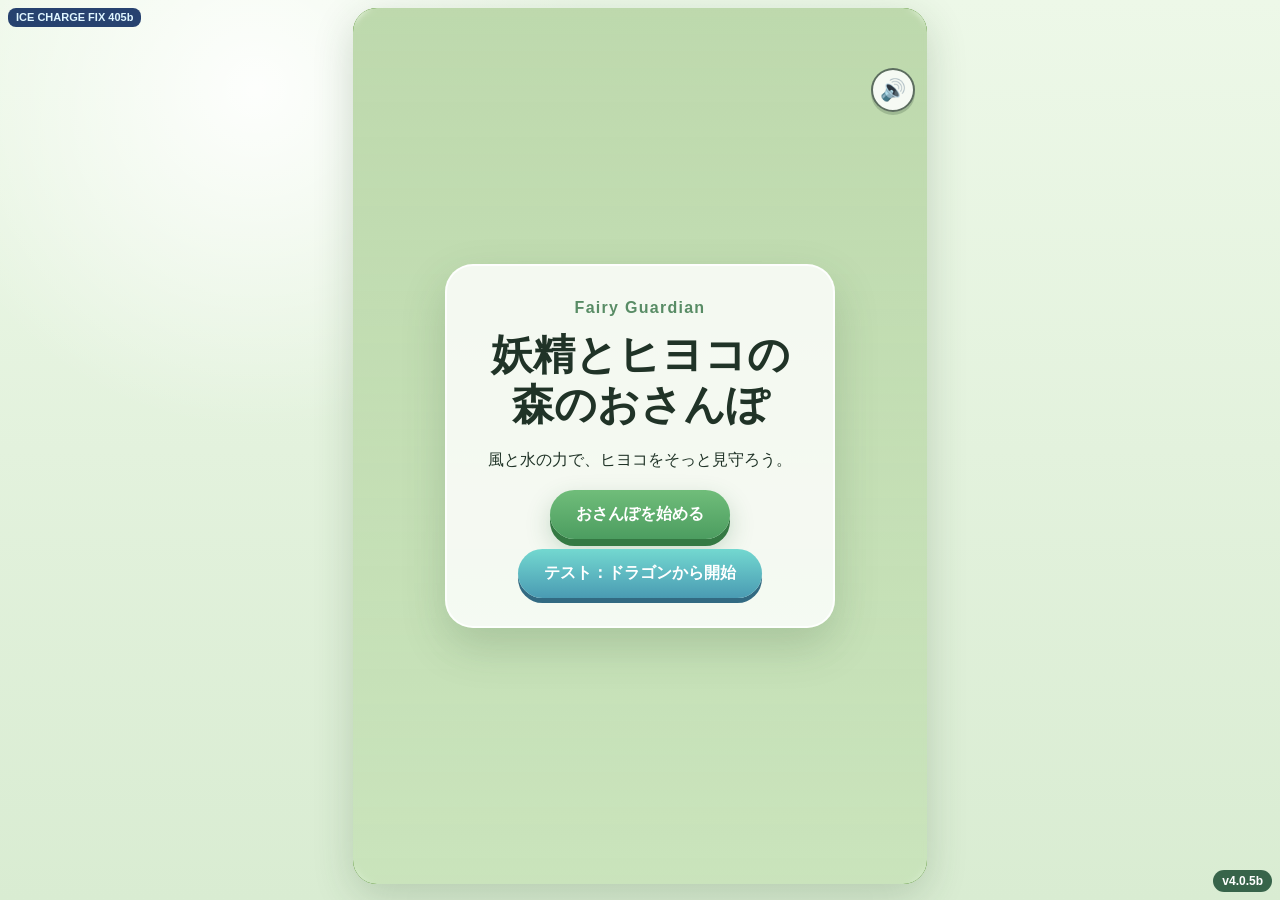
==== commit 90f1123c: "Add files via upload" ====
--- a/index.html
+++ b/index.html
@@ -5,9 +5,12 @@
   <meta http-equiv="Cache-Control" content="no-cache, no-store, must-revalidate" />
   <meta http-equiv="Pragma" content="no-cache" />
   <meta http-equiv="Expires" content="0" />
+  <meta http-equiv="Cache-Control" content="no-cache, no-store, must-revalidate" />
+  <meta http-equiv="Pragma" content="no-cache" />
+  <meta http-equiv="Expires" content="0" />
   <meta name="viewport" content="width=device-width, initial-scale=1, viewport-fit=cover, user-scalable=no" />
   <meta name="theme-color" content="#dff3d2" />
-  <title>Fairy Guardian v4.0.5</title>
+  <title>Fairy Guardian v4.0.5b</title>
   <style>
 :root {
   color-scheme: light;
@@ -251,6 +254,8 @@
 </style>
 </head>
 <body>
+<div style="position:fixed;left:8px;top:8px;z-index:100000;padding:4px 8px;border-radius:8px;background:rgba(5,35,90,.86);color:#dff6ff;font:700 11px/1 sans-serif;pointer-events:none">ICE CHARGE FIX 405b</div>
+
   <main class="app-shell">
     <section class="game-frame" aria-label="Fairy Guardian game">
       <canvas id="gameCanvas" width="540" height="960"></canvas>
@@ -5012,6 +5017,6 @@
 
 </script>
 
-<div id="buildBadge" style="position:fixed;right:8px;bottom:8px;z-index:99999;padding:5px 9px;border-radius:999px;background:rgba(20,70,45,.82);color:white;font:700 12px/1 sans-serif;pointer-events:none">v4.0.5</div>
+<div id="buildBadge" style="position:fixed;right:8px;bottom:8px;z-index:99999;padding:5px 9px;border-radius:999px;background:rgba(20,70,45,.82);color:white;font:700 12px/1 sans-serif;pointer-events:none">v4.0.5b</div>
 </body>
 </html>
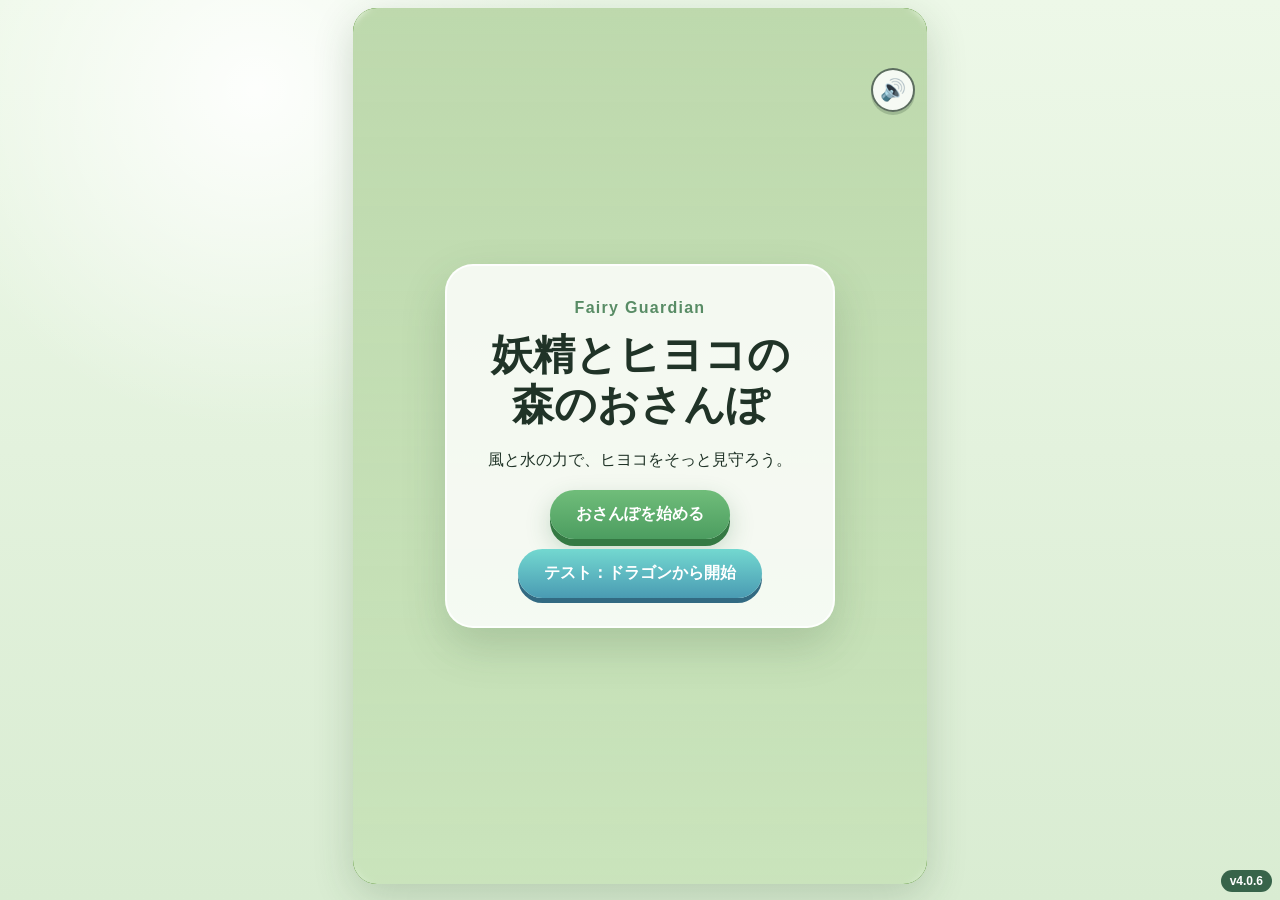
==== commit c74205de: "Add files via upload" ====
--- a/index.html
+++ b/index.html
@@ -5,12 +5,9 @@
   <meta http-equiv="Cache-Control" content="no-cache, no-store, must-revalidate" />
   <meta http-equiv="Pragma" content="no-cache" />
   <meta http-equiv="Expires" content="0" />
-  <meta http-equiv="Cache-Control" content="no-cache, no-store, must-revalidate" />
-  <meta http-equiv="Pragma" content="no-cache" />
-  <meta http-equiv="Expires" content="0" />
   <meta name="viewport" content="width=device-width, initial-scale=1, viewport-fit=cover, user-scalable=no" />
   <meta name="theme-color" content="#dff3d2" />
-  <title>Fairy Guardian v4.0.5b</title>
+  <title>Fairy Guardian v4.0.6</title>
   <style>
 :root {
   color-scheme: light;
@@ -254,8 +251,6 @@
 </style>
 </head>
 <body>
-<div style="position:fixed;left:8px;top:8px;z-index:100000;padding:4px 8px;border-radius:8px;background:rgba(5,35,90,.86);color:#dff6ff;font:700 11px/1 sans-serif;pointer-events:none">ICE CHARGE FIX 405b</div>
-
   <main class="app-shell">
     <section class="game-frame" aria-label="Fairy Guardian game">
       <canvas id="gameCanvas" width="540" height="960"></canvas>
@@ -329,6 +324,7 @@
   </main>
 
   <script>
+const GAME_VERSION = '4.0.6';
 class AudioEngine {
   constructor() {
     this.ctx = null;
@@ -4941,12 +4937,15 @@
 function releaseWind(e) {
   if (!windChargeStarted) return;
   e?.preventDefault();
-  const seconds = Math.min(0.9, (performance.now() - windChargeStarted) / 1000);
+  const heldSeconds = Math.min(0.9, (performance.now() - windChargeStarted) / 1000);
   windChargeStarted = 0;
   cancelAnimationFrame(windChargeFrame);
   windButton.classList.remove('charging');
   windButton.style.setProperty('--charge', '0');
-  game.cast('wind', seconds);
+  // After ice magic is learned, a quick tap keeps the upgraded normal spell,
+  // while a deliberate hold crosses the ice-spell threshold.
+  const castSeconds = game.iceMagicUnlocked && heldSeconds < 0.55 ? 0 : heldSeconds;
+  game.cast('wind', castSeconds);
 }
 
 windButton.addEventListener('pointerdown', (e) => {
@@ -4974,12 +4973,15 @@
 function releaseWater(e) {
   if (!waterChargeStarted) return;
   e?.preventDefault();
-  const seconds = Math.min(.9, (performance.now() - waterChargeStarted) / 1000);
+  const heldSeconds = Math.min(.9, (performance.now() - waterChargeStarted) / 1000);
   waterChargeStarted = 0;
   cancelAnimationFrame(waterChargeFrame);
   waterButton.classList.remove('charging');
   waterButton.style.setProperty('--charge', '0');
-  game.cast('water', seconds);
+  // A quick tap remains the upgraded water volley; holding long enough launches
+  // the three-wave icicle spell after ice magic has been unlocked.
+  const castSeconds = game.iceMagicUnlocked && heldSeconds < 0.55 ? 0 : heldSeconds;
+  game.cast('water', castSeconds);
 }
 
 waterButton.addEventListener('pointerdown', (e) => {
@@ -5017,6 +5019,6 @@
 
 </script>
 
-<div id="buildBadge" style="position:fixed;right:8px;bottom:8px;z-index:99999;padding:5px 9px;border-radius:999px;background:rgba(20,70,45,.82);color:white;font:700 12px/1 sans-serif;pointer-events:none">v4.0.5b</div>
+<div id="buildBadge" style="position:fixed;right:8px;bottom:8px;z-index:99999;padding:5px 9px;border-radius:999px;background:rgba(20,70,45,.82);color:white;font:700 12px/1 sans-serif;pointer-events:none">v4.0.6</div>
 </body>
 </html>
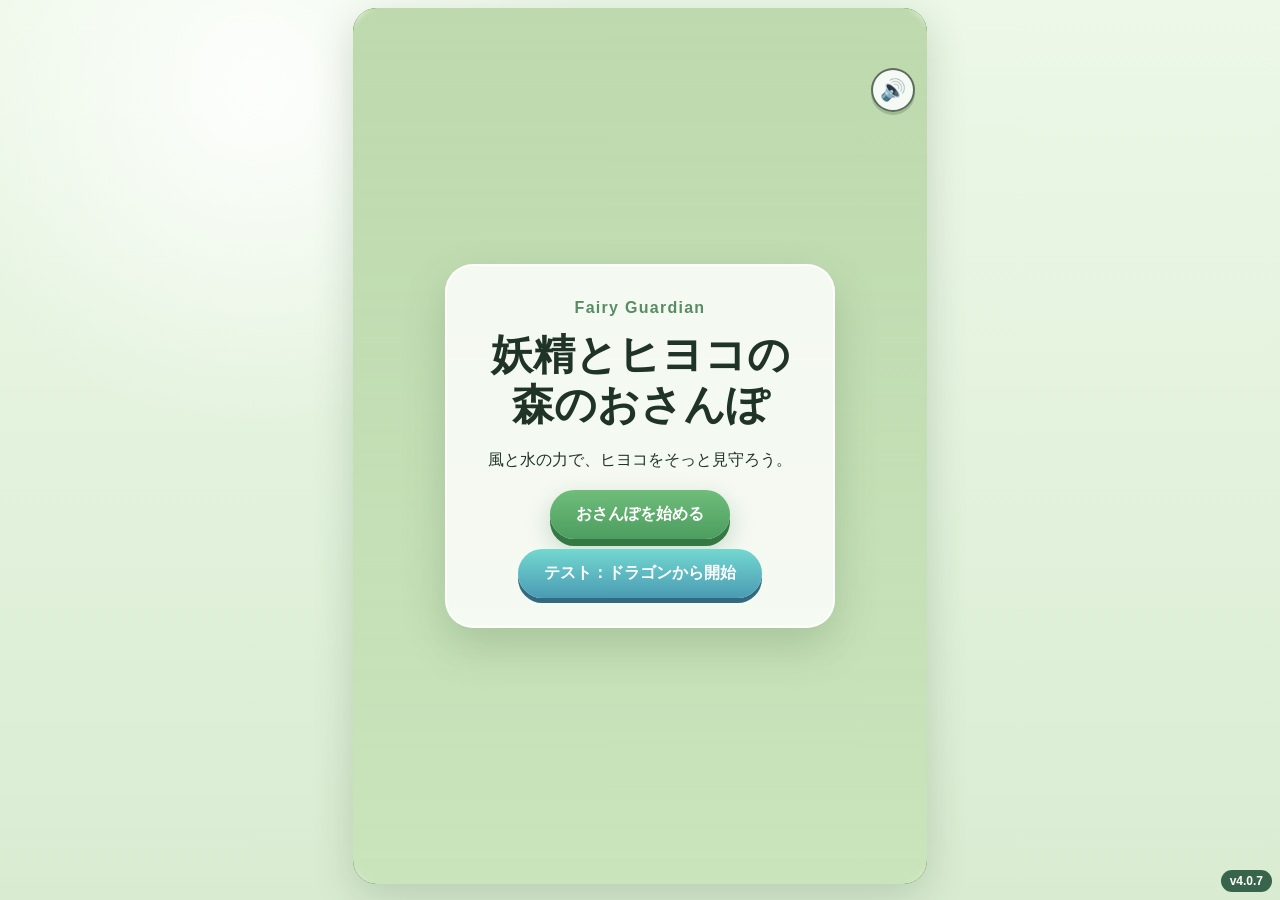
==== commit 00888dd3: "Add files via upload" ====
--- a/index.html
+++ b/index.html
@@ -7,7 +7,7 @@
   <meta http-equiv="Expires" content="0" />
   <meta name="viewport" content="width=device-width, initial-scale=1, viewport-fit=cover, user-scalable=no" />
   <meta name="theme-color" content="#dff3d2" />
-  <title>Fairy Guardian v4.0.6</title>
+  <title>Fairy Guardian v4.0.7</title>
   <style>
 :root {
   color-scheme: light;
@@ -84,6 +84,22 @@
 .sound-button:active { transform: translateY(2px); box-shadow: 0 1px 0 rgba(32,55,38,.20); }
 .sound-button.muted { opacity: .62; }
 
+.room-exit-button {
+  position: absolute;
+  z-index: 9;
+  top: 62px;
+  left: 12px;
+  border: 2px solid rgba(32,55,38,.72);
+  border-radius: 999px;
+  padding: 9px 13px;
+  background: rgba(245,255,252,.9);
+  color: #284c4a;
+  font-size: 12px;
+  font-weight: 900;
+  box-shadow: 0 3px 0 rgba(32,55,38,.20);
+}
+.room-exit-button:active { transform: translateY(2px); box-shadow: 0 1px 0 rgba(32,55,38,.20); }
+
 .screen-overlay {
   position: absolute;
   inset: 0;
@@ -255,6 +271,7 @@
     <section class="game-frame" aria-label="Fairy Guardian game">
       <canvas id="gameCanvas" width="540" height="960"></canvas>
       <button id="soundButton" class="sound-button" type="button" aria-label="効果音を切り替える">🔊</button>
+      <button id="roomExitButton" class="room-exit-button hidden" type="button">キノコ部屋を出る</button>
 
       <div id="titleScreen" class="screen-overlay">
         <div class="title-card">
@@ -263,6 +280,7 @@
           <p>風と水の力で、ヒヨコをそっと見守ろう。</p>
           <button id="startButton" class="primary-button" type="button">おさんぽを始める</button>
           <button id="trainingButton" class="primary-button cave-choice hidden" type="button">🐉 パパドラゴンの特訓</button>
+          <button id="mushroomRoomButton" class="primary-button cave-choice hidden" type="button">🍄 光るキノコ部屋</button>
           <button id="dragonTestButton" class="primary-button cave-choice" type="button">テスト：ドラゴンから開始</button>
         </div>
       </div>
@@ -2524,9 +2542,9 @@
     this.glow=0;this.activeTimer=0;this.hitCooldown=0;this.pulse=Math.random()*6.28;this.dead=false;
   }
   update(dt){
-    this.y+=38*dt;this.glow=Math.max(0,this.glow-dt*.11);
+    if(!this.fixed)this.y+=38*dt;this.glow=Math.max(0,this.glow-dt*.11);
     this.activeTimer=Math.max(0,this.activeTimer-dt);this.hitCooldown=Math.max(0,this.hitCooldown-dt);
-    if(this.y>1010){this.y=-70-Math.random()*260;this.glow=0;this.activeTimer=0;this.hitCooldown=0;}
+    if(!this.fixed&&this.y>1010){this.y=-70-Math.random()*260;this.glow=0;this.activeTimer=0;this.hitCooldown=0;}
   }
   waterHit(x,y,r){
     if(this.hitCooldown>0 || Math.hypot(x-this.x,y-this.y)>r+22)return false;
@@ -2665,6 +2683,7 @@
     this.iceMagicUnlocked = localStorage.getItem('fairyGuardianIceMagicUnlocked') === '1';
     this.iceMagicNotice = 0;
     this.trainingMode = false;
+    this.mushroomRoomMode = false;
     this.trainingPapa = { x:270, y:325, age:0, facing:1, turned:false };
     this.trainingState = { gauge:0, target:100, fireballs:[], shotTimer:1.4, complete:false, mistakes:0, resultAge:0 };
     this.onTrainingUnlock = null;
@@ -2737,6 +2756,7 @@
     if (this.running) return;
     this.mode=mode; this.sound.caveMode=mode==='cave' || mode==='training';
     if(mode==='training') this.enterTrainingMode();
+    if(mode==='mushroomRoom') this.enterMushroomRoom();
     if(mode==='cave'){
       this.stage=new CaveStage(this.width,this.height);
       this.mushrooms=[];
@@ -3241,7 +3261,45 @@
     if (this.onTrainingUnlock) this.onTrainingUnlock();
   }
 
+  enterMushroomRoom() {
+    this.mushroomRoomMode = true;
+    this.trainingMode = false;
+    this.mode = 'cave';
+    this.flowerRoute = false;
+    this.activeRoute = null;
+    this.sound.caveMode = true;
+    this.stage = new CaveStage(this.width,this.height);
+    this.stage.speed = 0;
+    this.stage.offset = 0;
+    this.plus = 0;
+    this.distance = 0;
+    this.effects = [];
+    this.birds=[];this.cats=[];this.rivers=[];this.ledges=[];this.leafPiles=[];this.flowers=[];this.dandelions=[];this.sideBranches=[];this.rocks=[];this.butterflies=[];this.ladybugs=[];this.frogs=[];
+    this.cavePuddles=[];this.cavePebbles=[];this.caveCrystals=[];this.glowMoss=[];
+    this.wetlandFrogs=[];this.wetlandDragonflies=[];this.cattails=[];this.mudPatches=[];this.crocodiles=[];this.wetlandLotuses=[];
+    this.mushrooms=[];
+    const cols=7, rows=8;
+    for(let row=0;row<rows;row++){
+      for(let col=0;col<cols;col++){
+        const x=72+col*66+(row%2)*8;
+        const y=118+row*92+(col%2)*8;
+        const m=new CaveMushroom(x,y,(col+row*2)%7,100+row,col);
+        m.fixed=true;
+        m.glow=.18+Math.random()*.24;
+        this.mushrooms.push(m);
+      }
+    }
+    this.completedMushroomGroups.clear();
+    this.caveCelebration=0;
+    this.birdSpawnTimer=this.catSpawnTimer=this.riverSpawnTimer=this.ledgeSpawnTimer=this.leafPileSpawnTimer=this.flowerSpawnTimer=this.dandelionSpawnTimer=this.sideBranchSpawnTimer=this.rockSpawnTimer=this.butterflySpawnTimer=this.ladybugSpawnTimer=99999;
+    this.fairy.x=this.width*.5;this.fairy.y=this.height*.72;
+    this.chick.x=this.width*.5;this.chick.y=this.height*.86;
+    document.querySelector('#roomExitButton')?.classList.remove('hidden');
+  }
+
   enterTrainingMode() {
+    this.mushroomRoomMode = false;
+    document.querySelector('#roomExitButton')?.classList.add('hidden');
     this.trainingMode = true;
     this.mode = 'training';
     this.flowerRoute = false;
@@ -3344,8 +3402,8 @@
     // Broad silhouette check first. Papa is intentionally a large training target.
     if (Math.hypot(lx,ly+8) > 135) return false;
 
-    // While the orbiting tornadoes are active, the moving wind ring guards the
-    // whole body. Outside that phase the wings are decorative and do not block.
+    // While the round wind shield is active, its mirror-like air membrane guards
+    // the whole body evenly. Outside that phase Papa can be hit normally.
     if (this.trainingState.shieldActive > 0 && Math.hypot(lx,ly) < 146) {
       effect.trainingHit=true;
       this.trainingState.shieldFlashes.push({x:effect.x,y:effect.y,age:0});
@@ -3475,23 +3533,37 @@
     ctx.fillStyle='#263d4b';ctx.beginPath();ctx.ellipse(-10,-38,3,2,0,0,Math.PI*2);ctx.ellipse(10,-38,3,2,0,0,Math.PI*2);ctx.fill();
     ctx.strokeStyle='#263d4b';ctx.lineWidth=3;ctx.beginPath();ctx.moveTo(-18,-27);ctx.quadraticCurveTo(0,-20,18,-27);ctx.stroke();
 
-    // Orbiting tornado shield. The two spirals circle in opposite positions,
-    // making the protection visible and useful against frontal attacks.
+    // A round, mirror-like wind shield surrounds Papa evenly from every angle.
+    // The surface itself stays circular while the wind texture rotates inside it.
     if(t.shieldActive>0){
-      for(let i=0;i<2;i++){
-        const a=t.shieldAngle+i*Math.PI;
-        const ox=Math.cos(a)*118, oy=Math.sin(a)*66+8;
-        ctx.save();ctx.translate(ox,oy);ctx.rotate(-a*1.7);
-        ctx.strokeStyle='rgba(164,255,203,.95)';ctx.lineWidth=5;ctx.lineCap='round';
-        ctx.beginPath();
-        for(let k=0;k<18;k++){
-          const q=k/17, rr=24*(1-q)+3, aa=q*Math.PI*4.5;
-          const xx=Math.cos(aa)*rr, yy=(q-.5)*38;
-          if(k===0)ctx.moveTo(xx,yy);else ctx.lineTo(xx,yy);
-        }
-        ctx.stroke();ctx.restore();
-      }
-      ctx.strokeStyle='rgba(145,245,195,.28)';ctx.lineWidth=3;ctx.beginPath();ctx.ellipse(0,8,132,78,0,0,Math.PI*2);ctx.stroke();
+      const shieldPulse=.5+.5*Math.sin(p.age*5.2);
+      ctx.save();
+      ctx.globalCompositeOperation='screen';
+      const sg=ctx.createRadialGradient(-34,-42,12,0,4,148);
+      sg.addColorStop(0,`rgba(235,255,250,${.20+.05*shieldPulse})`);
+      sg.addColorStop(.54,'rgba(135,244,213,.13)');
+      sg.addColorStop(.82,'rgba(88,218,191,.20)');
+      sg.addColorStop(1,'rgba(198,255,239,.08)');
+      ctx.fillStyle=sg;ctx.beginPath();ctx.arc(0,5,143,0,Math.PI*2);ctx.fill();
+      ctx.strokeStyle='rgba(188,255,233,.88)';ctx.lineWidth=5;ctx.beginPath();ctx.arc(0,5,141,0,Math.PI*2);ctx.stroke();
+      ctx.strokeStyle='rgba(255,255,255,.42)';ctx.lineWidth=2.2;ctx.beginPath();ctx.arc(-8,-4,126,-2.65,-1.15);ctx.stroke();
+      ctx.save();ctx.beginPath();ctx.arc(0,5,138,0,Math.PI*2);ctx.clip();
+      for(let band=0;band<5;band++){
+        const rr=42+band*21;
+        const phase=t.shieldAngle*(band%2?-.72:.82)+band*1.3;
+        ctx.strokeStyle=`rgba(${band%2?'156,255,223':'208,255,242'},${.24+band*.035})`;
+        ctx.lineWidth=2.2+band*.45;ctx.beginPath();
+        ctx.arc(0,5,rr,phase,phase+Math.PI*1.18);ctx.stroke();
+      }
+      ctx.restore();
+      for(let i=0;i<18;i++){
+        const a=t.shieldAngle*.85+i*Math.PI*2/18;
+        const rr=141+Math.sin(p.age*4+i)*4;
+        const px=Math.cos(a)*rr,py=5+Math.sin(a)*rr;
+        ctx.fillStyle=`rgba(226,255,245,${.45+.3*((i%3)/2)})`;
+        ctx.beginPath();ctx.ellipse(px,py,3.6,1.5,a,0,Math.PI*2);ctx.fill();
+      }
+      ctx.restore();
     }
 
     ctx.restore();
@@ -3510,7 +3582,7 @@
     // Training gauge.
     ctx.save();ctx.fillStyle='rgba(235,247,255,.94)';ctx.strokeStyle='rgba(78,102,128,.7)';ctx.lineWidth=3;ctx.beginPath();ctx.roundRect(58,84,this.width-116,91,22);ctx.fill();ctx.stroke();
     ctx.fillStyle='#36516a';ctx.textAlign='center';ctx.font='800 18px system-ui';
-    const heading=t.complete?'特訓合格！':'翼を避けて、体へ魔法を当てよう';
+    const heading=t.complete?'特訓合格！':'丸い風の盾が消えた時に魔法を当てよう';
     ctx.fillText(heading,this.width/2,111);
     ctx.fillStyle='rgba(44,75,91,.2)';ctx.beginPath();ctx.roundRect(92,128,this.width-184,18,9);ctx.fill();
     const ratio=Math.min(1,t.gauge/t.target);const gg=ctx.createLinearGradient(92,0,this.width-92,0);gg.addColorStop(0,'#80e6c5');gg.addColorStop(1,'#9fd8ff');ctx.fillStyle=gg;ctx.beginPath();ctx.roundRect(92,128,(this.width-184)*ratio,18,9);ctx.fill();
@@ -3968,7 +4040,7 @@
       return;
     }
     this.elapsed += dt;
-    this.distance += dt * 5;
+    if(!this.mushroomRoomMode)this.distance += dt * 5;
     this.updateForestAnomaly(dt);
     this.updateDragonRescue(dt);
     this.updateTrainingPapa(dt);
@@ -4789,6 +4861,8 @@
 const titleScreen = document.querySelector('#titleScreen');
 const startButton = document.querySelector('#startButton');
 const trainingButton = document.querySelector('#trainingButton');
+const mushroomRoomButton = document.querySelector('#mushroomRoomButton');
+const roomExitButton = document.querySelector('#roomExitButton');
 const dragonTestButton = document.querySelector('#dragonTestButton');
 const dragonResultScreen = document.querySelector('#dragonResultScreen');
 const dragonResultText = document.querySelector('#dragonResultText');
@@ -4837,6 +4911,7 @@
 };
 
 startButton.addEventListener('click', () => {
+  roomExitButton.classList.add('hidden');
   sound.unlock();
   titleScreen.classList.add('hidden');
   controls.classList.remove('hidden');
@@ -4847,6 +4922,7 @@
 
 function refreshTrainingButton() {
   trainingButton.classList.toggle('hidden', !game.trainingUnlocked);
+  mushroomRoomButton.classList.toggle('hidden', !game.iceMagicUnlocked);
 }
 refreshTrainingButton();
 game.onTrainingUnlock = refreshTrainingButton;
@@ -4861,6 +4937,11 @@
   sound.unlock(); titleScreen.classList.add('hidden'); controls.classList.remove('hidden'); hudElement.classList.remove('hidden');
   game.start('training');
 });
+mushroomRoomButton.addEventListener('click', () => {
+  sound.unlock(); titleScreen.classList.add('hidden'); controls.classList.remove('hidden'); hudElement.classList.remove('hidden');
+  game.start('mushroomRoom');
+});
+roomExitButton.addEventListener('click', () => location.reload());
 goTrainingButton.addEventListener('click', () => {
   dragonResultScreen.classList.add('hidden');
   try { sessionStorage.setItem('fairyGuardianAutoTraining','1'); } catch (_) {}
@@ -5019,6 +5100,6 @@
 
 </script>
 
-<div id="buildBadge" style="position:fixed;right:8px;bottom:8px;z-index:99999;padding:5px 9px;border-radius:999px;background:rgba(20,70,45,.82);color:white;font:700 12px/1 sans-serif;pointer-events:none">v4.0.6</div>
+<div id="buildBadge" style="position:fixed;right:8px;bottom:8px;z-index:99999;padding:5px 9px;border-radius:999px;background:rgba(20,70,45,.82);color:white;font:700 12px/1 sans-serif;pointer-events:none">v4.0.7</div>
 </body>
 </html>
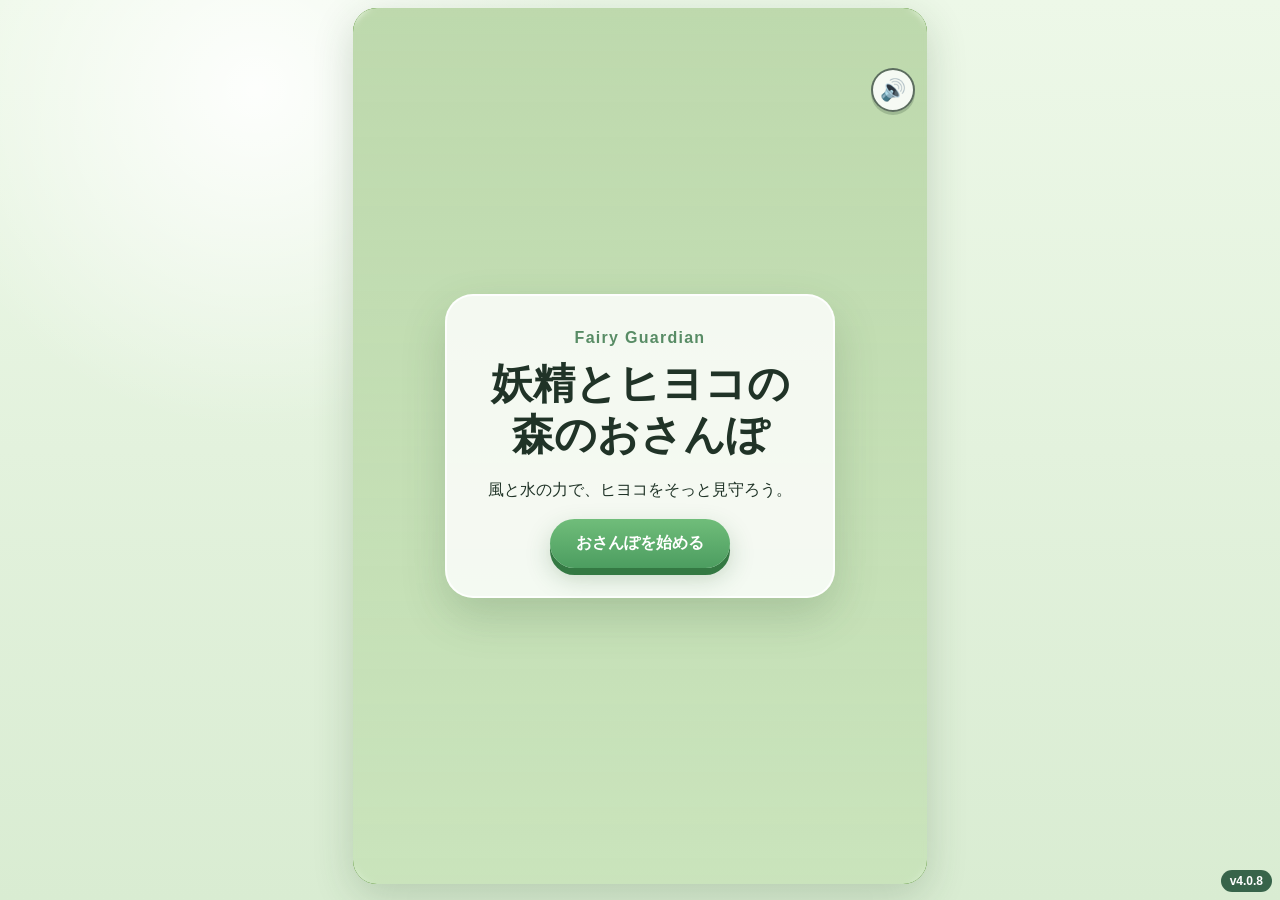
==== commit ae019dba: "Add files via upload" ====
--- a/index.html
+++ b/index.html
@@ -7,7 +7,7 @@
   <meta http-equiv="Expires" content="0" />
   <meta name="viewport" content="width=device-width, initial-scale=1, viewport-fit=cover, user-scalable=no" />
   <meta name="theme-color" content="#dff3d2" />
-  <title>Fairy Guardian v4.0.7</title>
+  <title>Fairy Guardian v4.0.8</title>
   <style>
 :root {
   color-scheme: light;
@@ -281,7 +281,6 @@
           <button id="startButton" class="primary-button" type="button">おさんぽを始める</button>
           <button id="trainingButton" class="primary-button cave-choice hidden" type="button">🐉 パパドラゴンの特訓</button>
           <button id="mushroomRoomButton" class="primary-button cave-choice hidden" type="button">🍄 光るキノコ部屋</button>
-          <button id="dragonTestButton" class="primary-button cave-choice" type="button">テスト：ドラゴンから開始</button>
         </div>
       </div>
 
@@ -3264,6 +3263,14 @@
   enterMushroomRoom() {
     this.mushroomRoomMode = true;
     this.trainingMode = false;
+    // The reward room always uses the fully upgraded spell set:
+    // taps fire the upgraded normal magic, holds fire the ice techniques.
+    this.magicUpgradeUnlocked = true;
+    this.iceMagicUnlocked = true;
+    const windLabel = document.querySelector('#windButton span:last-child');
+    const waterLabel = document.querySelector('#waterButton span:last-child');
+    if (windLabel) windLabel.textContent = '風・猛吹雪';
+    if (waterLabel) waterLabel.textContent = '水・氷つらら';
     this.mode = 'cave';
     this.flowerRoute = false;
     this.activeRoute = null;
@@ -3402,13 +3409,27 @@
     // Broad silhouette check first. Papa is intentionally a large training target.
     if (Math.hypot(lx,ly+8) > 135) return false;
 
-    // While the round wind shield is active, its mirror-like air membrane guards
-    // the whole body evenly. Outside that phase Papa can be hit normally.
-    if (this.trainingState.shieldActive > 0 && Math.hypot(lx,ly) < 146) {
-      effect.trainingHit=true;
-      this.trainingState.shieldFlashes.push({x:effect.x,y:effect.y,age:0});
-      this.sound?.windBurst?.(.45);
-      return true;
+    // Two circular wind mirrors orbit Papa. Only the discs themselves block;
+    // gaps between them remain valid attack openings.
+    if (this.trainingState.shieldActive > 0) {
+      const orbitRadius = 116;
+      const shieldRadius = 52;
+      let blocked = false;
+      for (let i = 0; i < 2; i++) {
+        const a = this.trainingState.shieldAngle + i * Math.PI;
+        const sx = p.x + Math.cos(a) * orbitRadius;
+        const sy = p.y + 5 + Math.sin(a) * orbitRadius * .72;
+        if (Math.hypot(effect.x - sx, effect.y - sy) < shieldRadius) {
+          blocked = true;
+          break;
+        }
+      }
+      if (blocked) {
+        effect.trainingHit=true;
+        this.trainingState.shieldFlashes.push({x:effect.x,y:effect.y,age:0});
+        this.sound?.windBurst?.(.45);
+        return true;
+      }
     }
 
     // Head, chest, arms, feet and the central tail base are valid practice zones.
@@ -3533,37 +3554,40 @@
     ctx.fillStyle='#263d4b';ctx.beginPath();ctx.ellipse(-10,-38,3,2,0,0,Math.PI*2);ctx.ellipse(10,-38,3,2,0,0,Math.PI*2);ctx.fill();
     ctx.strokeStyle='#263d4b';ctx.lineWidth=3;ctx.beginPath();ctx.moveTo(-18,-27);ctx.quadraticCurveTo(0,-20,18,-27);ctx.stroke();
 
-    // A round, mirror-like wind shield surrounds Papa evenly from every angle.
-    // The surface itself stays circular while the wind texture rotates inside it.
+    // Two round, mirror-like wind shields orbit Papa on opposite sides.
+    // Their circles stay visually round even when passing above or below him.
     if(t.shieldActive>0){
-      const shieldPulse=.5+.5*Math.sin(p.age*5.2);
-      ctx.save();
-      ctx.globalCompositeOperation='screen';
-      const sg=ctx.createRadialGradient(-34,-42,12,0,4,148);
-      sg.addColorStop(0,`rgba(235,255,250,${.20+.05*shieldPulse})`);
-      sg.addColorStop(.54,'rgba(135,244,213,.13)');
-      sg.addColorStop(.82,'rgba(88,218,191,.20)');
-      sg.addColorStop(1,'rgba(198,255,239,.08)');
-      ctx.fillStyle=sg;ctx.beginPath();ctx.arc(0,5,143,0,Math.PI*2);ctx.fill();
-      ctx.strokeStyle='rgba(188,255,233,.88)';ctx.lineWidth=5;ctx.beginPath();ctx.arc(0,5,141,0,Math.PI*2);ctx.stroke();
-      ctx.strokeStyle='rgba(255,255,255,.42)';ctx.lineWidth=2.2;ctx.beginPath();ctx.arc(-8,-4,126,-2.65,-1.15);ctx.stroke();
-      ctx.save();ctx.beginPath();ctx.arc(0,5,138,0,Math.PI*2);ctx.clip();
-      for(let band=0;band<5;band++){
-        const rr=42+band*21;
-        const phase=t.shieldAngle*(band%2?-.72:.82)+band*1.3;
-        ctx.strokeStyle=`rgba(${band%2?'156,255,223':'208,255,242'},${.24+band*.035})`;
-        ctx.lineWidth=2.2+band*.45;ctx.beginPath();
-        ctx.arc(0,5,rr,phase,phase+Math.PI*1.18);ctx.stroke();
-      }
-      ctx.restore();
-      for(let i=0;i<18;i++){
-        const a=t.shieldAngle*.85+i*Math.PI*2/18;
-        const rr=141+Math.sin(p.age*4+i)*4;
-        const px=Math.cos(a)*rr,py=5+Math.sin(a)*rr;
-        ctx.fillStyle=`rgba(226,255,245,${.45+.3*((i%3)/2)})`;
-        ctx.beginPath();ctx.ellipse(px,py,3.6,1.5,a,0,Math.PI*2);ctx.fill();
-      }
-      ctx.restore();
+      const orbitRadius=116;
+      const shieldRadius=52;
+      for(let disc=0;disc<2;disc++){
+        const a=t.shieldAngle+disc*Math.PI;
+        const sx=Math.cos(a)*orbitRadius;
+        const sy=5+Math.sin(a)*orbitRadius*.72;
+        const pulse=.5+.5*Math.sin(p.age*7+disc*Math.PI);
+        ctx.save();
+        ctx.translate(sx,sy);
+        ctx.globalCompositeOperation='screen';
+        const sg=ctx.createRadialGradient(-13,-16,3,0,0,shieldRadius);
+        sg.addColorStop(0,`rgba(250,255,255,${.46+.10*pulse})`);
+        sg.addColorStop(.45,'rgba(178,255,236,.28)');
+        sg.addColorStop(.78,'rgba(99,226,203,.31)');
+        sg.addColorStop(1,'rgba(205,255,244,.10)');
+        ctx.fillStyle=sg;ctx.beginPath();ctx.arc(0,0,shieldRadius,0,Math.PI*2);ctx.fill();
+        ctx.strokeStyle='rgba(210,255,245,.96)';ctx.lineWidth=4.5;ctx.beginPath();ctx.arc(0,0,shieldRadius-2,0,Math.PI*2);ctx.stroke();
+        ctx.strokeStyle='rgba(255,255,255,.58)';ctx.lineWidth=2;ctx.beginPath();ctx.arc(-7,-5,shieldRadius-12,-2.75,-1.15);ctx.stroke();
+        for(let band=0;band<3;band++){
+          const phase=t.shieldAngle*(band%2?-.95:1.05)+disc+band*1.8;
+          ctx.strokeStyle=`rgba(183,255,237,${.32+band*.10})`;
+          ctx.lineWidth=2+band*.45;ctx.beginPath();ctx.arc(0,0,19+band*11,phase,phase+Math.PI*1.18);ctx.stroke();
+        }
+        for(let i=0;i<10;i++){
+          const q=t.shieldAngle*1.2+i*Math.PI*2/10;
+          const rr=shieldRadius-5+Math.sin(p.age*5+i)*2;
+          ctx.fillStyle='rgba(235,255,250,.72)';
+          ctx.beginPath();ctx.ellipse(Math.cos(q)*rr,Math.sin(q)*rr,2.8,1.25,q,0,Math.PI*2);ctx.fill();
+        }
+        ctx.restore();
+      }
     }
 
     ctx.restore();
@@ -3582,7 +3606,7 @@
     // Training gauge.
     ctx.save();ctx.fillStyle='rgba(235,247,255,.94)';ctx.strokeStyle='rgba(78,102,128,.7)';ctx.lineWidth=3;ctx.beginPath();ctx.roundRect(58,84,this.width-116,91,22);ctx.fill();ctx.stroke();
     ctx.fillStyle='#36516a';ctx.textAlign='center';ctx.font='800 18px system-ui';
-    const heading=t.complete?'特訓合格！':'丸い風の盾が消えた時に魔法を当てよう';
+    const heading=t.complete?'特訓合格！':'2枚の風の盾のすき間を狙おう';
     ctx.fillText(heading,this.width/2,111);
     ctx.fillStyle='rgba(44,75,91,.2)';ctx.beginPath();ctx.roundRect(92,128,this.width-184,18,9);ctx.fill();
     const ratio=Math.min(1,t.gauge/t.target);const gg=ctx.createLinearGradient(92,0,this.width-92,0);gg.addColorStop(0,'#80e6c5');gg.addColorStop(1,'#9fd8ff');ctx.fillStyle=gg;ctx.beginPath();ctx.roundRect(92,128,(this.width-184)*ratio,18,9);ctx.fill();
@@ -4863,7 +4887,6 @@
 const trainingButton = document.querySelector('#trainingButton');
 const mushroomRoomButton = document.querySelector('#mushroomRoomButton');
 const roomExitButton = document.querySelector('#roomExitButton');
-const dragonTestButton = document.querySelector('#dragonTestButton');
 const dragonResultScreen = document.querySelector('#dragonResultScreen');
 const dragonResultText = document.querySelector('#dragonResultText');
 const goTrainingButton = document.querySelector('#goTrainingButton');
@@ -4948,22 +4971,6 @@
   location.reload();
 });
 returnTitleButton.addEventListener('click', () => { location.reload(); });
-
-dragonTestButton.addEventListener('click', () => {
-  sound.unlock();
-  titleScreen.classList.add('hidden');
-  controls.classList.remove('hidden');
-  hudElement.classList.remove('hidden');
-  game.start('meadow');
-  game.completedRoutes = new Set(['flowers','cave','wetland']);
-  game.unlockMagicUpgrade();
-  game.magicUpgradeNotice = 0;
-  game.forestAnomalySeen = true;
-  game.forestAnomaly = { active:false, age:0, duration:9.0, soundPlayed:true };
-  game.dragonEventReady = true;
-  game.startDragonRescue();
-});
-
 
 routeCaveButton.addEventListener('click', () => {
   if (routeCaveButton.disabled) return;
@@ -5100,6 +5107,6 @@
 
 </script>
 
-<div id="buildBadge" style="position:fixed;right:8px;bottom:8px;z-index:99999;padding:5px 9px;border-radius:999px;background:rgba(20,70,45,.82);color:white;font:700 12px/1 sans-serif;pointer-events:none">v4.0.7</div>
+<div id="buildBadge" style="position:fixed;right:8px;bottom:8px;z-index:99999;padding:5px 9px;border-radius:999px;background:rgba(20,70,45,.82);color:white;font:700 12px/1 sans-serif;pointer-events:none">v4.0.8</div>
 </body>
 </html>
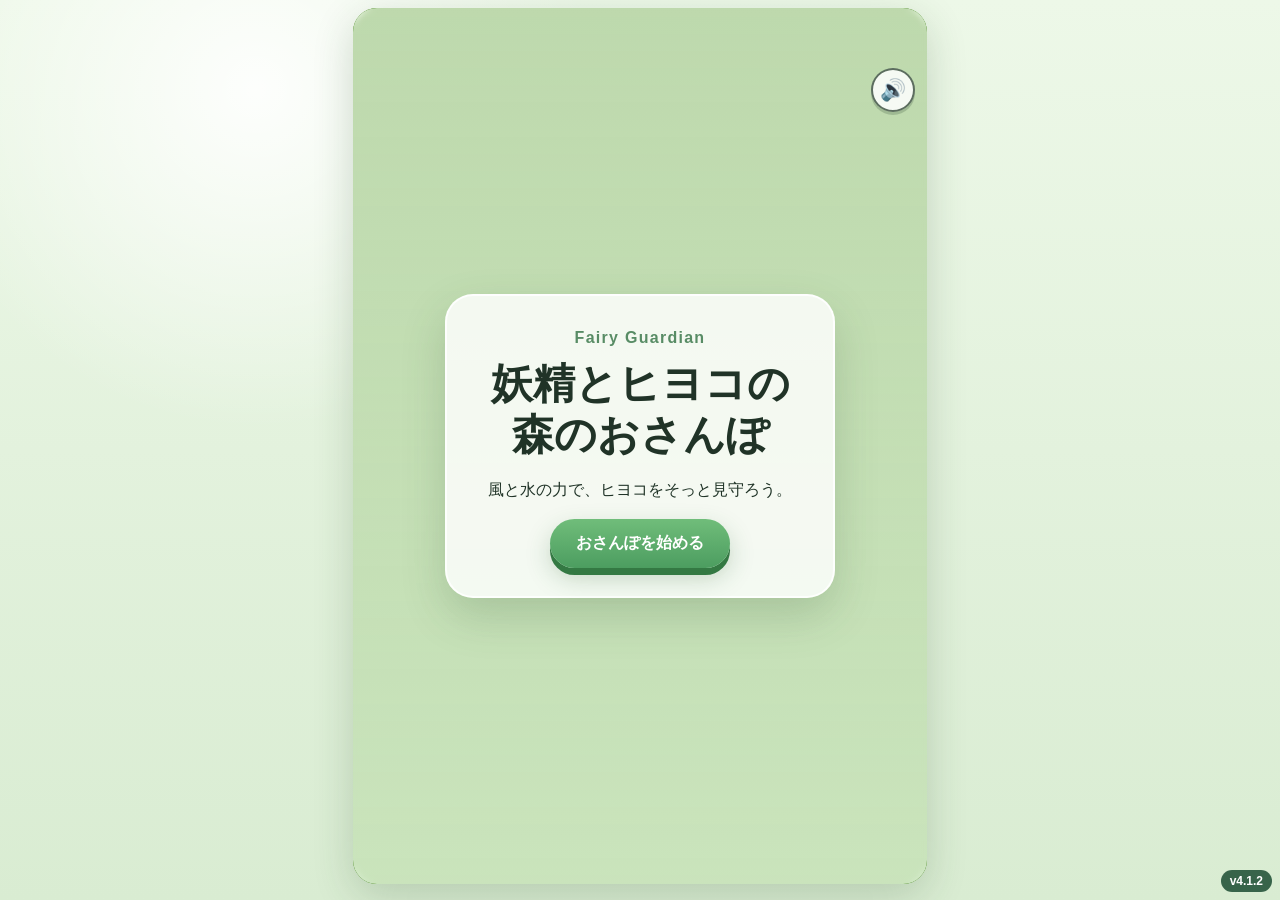
==== commit 44866de6: "Add files via upload" ====
--- a/index.html
+++ b/index.html
@@ -7,7 +7,7 @@
   <meta http-equiv="Expires" content="0" />
   <meta name="viewport" content="width=device-width, initial-scale=1, viewport-fit=cover, user-scalable=no" />
   <meta name="theme-color" content="#dff3d2" />
-  <title>Fairy Guardian v4.0.8</title>
+  <title>Fairy Guardian v4.1.2</title>
   <style>
 :root {
   color-scheme: light;
@@ -271,7 +271,7 @@
     <section class="game-frame" aria-label="Fairy Guardian game">
       <canvas id="gameCanvas" width="540" height="960"></canvas>
       <button id="soundButton" class="sound-button" type="button" aria-label="効果音を切り替える">🔊</button>
-      <button id="roomExitButton" class="room-exit-button hidden" type="button">キノコ部屋を出る</button>
+      <button id="roomExitButton" class="room-exit-button hidden" type="button">部屋を出る</button>
 
       <div id="titleScreen" class="screen-overlay">
         <div class="title-card">
@@ -281,6 +281,7 @@
           <button id="startButton" class="primary-button" type="button">おさんぽを始める</button>
           <button id="trainingButton" class="primary-button cave-choice hidden" type="button">🐉 パパドラゴンの特訓</button>
           <button id="mushroomRoomButton" class="primary-button cave-choice hidden" type="button">🍄 光るキノコ部屋</button>
+          <button id="frogRoomButton" class="primary-button cave-choice hidden" type="button">🪷 睡蓮とカエルの庭</button>
         </div>
       </div>
 
@@ -532,6 +533,22 @@
     this.tone(f,.13,{type:'square',volume:.033,endFreq:f*.76});
     this.tone(f*1.38,.11,{type:'triangle',volume:.020,endFreq:f*1.08,delay:.085});
     this.tone(f*.72,.16,{type:'sine',volume:.010,endFreq:f*.58,delay:.17});
+  }
+  frogGarden(note=0){
+    if(!this.can('frog-garden-'+note,.075))return;
+    const scale=[261.63,293.66,329.63,392,440,493.88,523.25];
+    const f=scale[note%scale.length];
+    // A soft bell-like croak made especially for the reward garden.
+    this.tone(f,.30,{type:'sine',volume:.036,endFreq:f*1.015});
+    this.tone(f*2.01,.20,{type:'sine',volume:.012,endFreq:f*1.72,delay:.018});
+    this.tone(f*.50,.18,{type:'triangle',volume:.010,endFreq:f*.62,delay:.035});
+  }
+  lotusGarden(note=0){
+    if(!this.can('lotus-garden-'+note,.065))return;
+    const scale=[523.25,587.33,659.25,783.99,880,987.77,1046.5];
+    const f=scale[note%scale.length];
+    this.tone(f,.28,{type:'sine',volume:.040,endFreq:f*1.025});
+    this.tone(f*1.5,.22,{type:'triangle',volume:.012,endFreq:f*1.36,delay:.025});
   }
   chick(){if(!this.can('chick',.20))return;this.tone(1150,.07,{type:'sine',volume:.025,endFreq:1320});}
   rock(last=false){if(!this.can('rock',.10))return;this.noise(last?.20:.09,{volume:last?.045:.028,highpass:80,lowpass:1100});this.tone(last?105:155,last?.18:.08,{type:'triangle',volume:.025,endFreq:75});}
@@ -2576,11 +2593,11 @@
     this.waterCooldown=0;this.singGlow=0;this.mouth=0;
   }
   update(dt,fairy,chick,sound){
-    this.y+=40*dt;this.waterCooldown=Math.max(0,this.waterCooldown-dt);this.singGlow=Math.max(0,this.singGlow-dt);this.mouth=Math.max(0,this.mouth-dt);
+    if(!this.fixed)this.y+=40*dt;this.waterCooldown=Math.max(0,this.waterCooldown-dt);this.singGlow=Math.max(0,this.singGlow-dt);this.mouth=Math.max(0,this.mouth-dt);
     const d=Math.min(Math.hypot(this.x-fairy.x,this.y-fairy.y),Math.hypot(this.x-chick.x,this.y-chick.y));
     if(!this.jump&&d<82){this.jump=.9;sound.frog();}
     if(this.jump>0){this.jump-=dt;this.x+=Math.sin(this.phase+this.jump*9)*65*dt;}
-    if(this.y>1040)this.dead=true;
+    if(!this.fixed&&this.y>1040)this.dead=true;
   }
   waterHit(x,y,r){
     if(this.waterCooldown>0||Math.hypot(this.x-x,this.y-y)>r+20)return false;
@@ -2607,7 +2624,7 @@
 
 class WetlandDragonfly {
   constructor(width,height){this.width=width;this.height=height;this.x=Math.random()*width;this.y=-30-Math.random()*600;this.phase=Math.random()*6;this.dead=false;}
-  update(dt,time){this.y+=45*dt;this.x+=Math.sin(time*2.2+this.phase)*42*dt;if(this.y>1020)this.dead=true;}
+  update(dt,time){if(!this.fixed)this.y+=45*dt;this.x+=Math.sin(time*2.2+this.phase)*(this.fixed?12:42)*dt;if(!this.fixed&&this.y>1020)this.dead=true;}
   draw(ctx,time){ctx.save();ctx.translate(this.x,this.y);ctx.rotate(Math.sin(time*1.3+this.phase)*.45);ctx.strokeStyle='#314a43';ctx.lineWidth=2;ctx.beginPath();ctx.moveTo(-7,0);ctx.lineTo(9,0);ctx.stroke();ctx.fillStyle='rgba(198,244,255,.56)';const f=Math.sin(time*18+this.phase)*3;for(const [sx,sy] of [[-1,-5-f],[-1,5+f],[5,-5-f],[5,5+f]]){ctx.beginPath();ctx.ellipse(sx,sy,9,3,sy<0?-.35:.35,0,Math.PI*2);ctx.fill();}ctx.fillStyle='#5ab8b1';ctx.beginPath();ctx.arc(-8,0,4,0,Math.PI*2);ctx.fill();ctx.restore();}
 }
 
@@ -2637,18 +2654,41 @@
 class WetlandLotus {
   constructor(width,height){
     this.width=width;this.height=height;this.x=70+Math.random()*(width-140);this.y=-90-Math.random()*900;
-    this.r=23+Math.random()*8;this.bloom=0;this.bloomAge=0;this.hitCooldown=0;this.dead=false;this.phase=Math.random()*6.28;
-    this.color=['#ff9fc9','#ffd5ec','#f7b8ff','#fff0a8'][Math.floor(Math.random()*4)];
-  }
-  update(dt){this.y+=40*dt;this.hitCooldown=Math.max(0,this.hitCooldown-dt);if(this.bloomAge>0)this.bloomAge=Math.min(1,this.bloomAge+dt*1.8);if(this.y>1040)this.dead=true;}
-  waterHit(x,y,r){if(this.hitCooldown>0||this.bloom||Math.hypot(this.x-x,this.y-y)>r+this.r)return false;this.hitCooldown=.4;this.bloom=1;this.bloomAge=.01;return true;}
+    this.r=23+Math.random()*8;this.bloom=0;this.bloomAge=0;this.bloomHold=0;this.closing=false;this.hitCooldown=0;this.dead=false;this.phase=Math.random()*6.28;
+    this.color=['#ff9fc9','#ffd5ec','#f7b8ff','#fff0a8','#b8dcff'][Math.floor(Math.random()*5)];
+    this.note=Math.floor(Math.random()*7);this.fixed=false;this.roomLotus=false;
+  }
+  update(dt){
+    if(!this.fixed)this.y+=40*dt;
+    this.hitCooldown=Math.max(0,this.hitCooldown-dt);
+    if(this.bloom){
+      if(this.roomLotus){
+        if(this.closing){
+          this.bloomAge=Math.max(0,this.bloomAge-dt*3.1);
+          if(this.bloomAge<=0){this.bloom=0;this.bloomAge=0;this.closing=false;}
+        }else if(this.bloomAge<1){
+          this.bloomAge=Math.min(1,this.bloomAge+dt*4.4);
+        }else{
+          this.bloomHold-=dt;
+          if(this.bloomHold<=0)this.closing=true;
+        }
+      }else if(this.bloomAge<1){
+        this.bloomAge=Math.min(1,this.bloomAge+dt*4.4);
+      }
+    }
+    if(!this.fixed&&this.y>1040)this.dead=true;
+  }
+  waterHit(x,y,r){
+    if(this.hitCooldown>0||this.bloom||Math.hypot(this.x-x,this.y-y)>r+this.r)return false;
+    this.hitCooldown=this.roomLotus?.22:.4;this.bloom=1;this.bloomAge=.01;this.bloomHold=this.roomLotus?.72:999;this.closing=false;return true;
+  }
   draw(ctx,time){
     ctx.save();ctx.translate(this.x,this.y);const sway=Math.sin(time*1.8+this.phase)*1.8;
     ctx.fillStyle='rgba(38,86,73,.18)';ctx.beginPath();ctx.ellipse(3,9,this.r*1.02,this.r*.42,0,0,Math.PI*2);ctx.fill();
     ctx.fillStyle='#4f9e68';ctx.strokeStyle='#2d6849';ctx.lineWidth=2;
     ctx.beginPath();ctx.moveTo(-this.r,2);ctx.quadraticCurveTo(-this.r*.42,-this.r*.8,3,-this.r*.32);ctx.quadraticCurveTo(this.r*.74,-this.r*.7,this.r,3);ctx.quadraticCurveTo(this.r*.48,this.r*.52,-2,this.r*.34);ctx.quadraticCurveTo(-this.r*.65,this.r*.48,-this.r,2);ctx.fill();ctx.stroke();
     ctx.strokeStyle='rgba(210,255,226,.42)';ctx.lineWidth=1.3;ctx.beginPath();ctx.moveTo(-2,3);ctx.lineTo(-this.r*.72,-3);ctx.moveTo(-2,3);ctx.lineTo(this.r*.72,-4);ctx.stroke();
-    if(this.bloom){const q=Math.min(1,this.bloomAge);ctx.translate(sway,-6);ctx.scale(.25+.75*q,.25+.75*q);for(let i=0;i<8;i++){const a=i/8*Math.PI*2;ctx.save();ctx.rotate(a);ctx.fillStyle=this.color;ctx.strokeStyle='rgba(102,64,96,.42)';ctx.lineWidth=1.2;ctx.beginPath();ctx.ellipse(0,-10,5.8,11,0,0,Math.PI*2);ctx.fill();ctx.stroke();ctx.restore();}ctx.fillStyle='#ffd95e';ctx.beginPath();ctx.arc(0,0,5,0,Math.PI*2);ctx.fill();if(q<1){ctx.fillStyle=`rgba(255,255,220,${1-q})`;ctx.beginPath();ctx.arc(0,0,26*q,0,Math.PI*2);ctx.fill();}}
+    if(this.bloom){const q=Math.max(.01,Math.min(1,this.bloomAge));ctx.translate(sway,-6);ctx.scale(.20+.80*q,.20+.80*q);for(let i=0;i<8;i++){const a=i/8*Math.PI*2;ctx.save();ctx.rotate(a);ctx.fillStyle=this.color;ctx.strokeStyle='rgba(102,64,96,.42)';ctx.lineWidth=1.2;ctx.beginPath();ctx.ellipse(0,-10,5.8,11,0,0,Math.PI*2);ctx.fill();ctx.stroke();ctx.restore();}ctx.fillStyle='#ffd95e';ctx.beginPath();ctx.arc(0,0,5,0,Math.PI*2);ctx.fill();ctx.fillStyle=`rgba(255,255,235,${.28*q})`;ctx.beginPath();ctx.arc(0,0,25,0,Math.PI*2);ctx.fill();}
     else{ctx.fillStyle='#7bb779';ctx.strokeStyle='#315d46';ctx.lineWidth=1.5;ctx.beginPath();ctx.ellipse(0,-6+sway,5,9,0,0,Math.PI*2);ctx.fill();ctx.stroke();}
     ctx.restore();
   }
@@ -2683,6 +2723,7 @@
     this.iceMagicNotice = 0;
     this.trainingMode = false;
     this.mushroomRoomMode = false;
+    this.frogRoomMode = false;
     this.trainingPapa = { x:270, y:325, age:0, facing:1, turned:false };
     this.trainingState = { gauge:0, target:100, fireballs:[], shotTimer:1.4, complete:false, mistakes:0, resultAge:0 };
     this.onTrainingUnlock = null;
@@ -2756,6 +2797,7 @@
     this.mode=mode; this.sound.caveMode=mode==='cave' || mode==='training';
     if(mode==='training') this.enterTrainingMode();
     if(mode==='mushroomRoom') this.enterMushroomRoom();
+    if(mode==='frogRoom') this.enterFrogRoom();
     if(mode==='cave'){
       this.stage=new CaveStage(this.width,this.height);
       this.mushrooms=[];
@@ -3078,10 +3120,89 @@
     if (waterLabel) waterLabel.textContent = '水・強化';
   }
 
+  isMusicRoom() {
+    return this.mushroomRoomMode || this.frogRoomMode;
+  }
+
+  ringMusicTarget(effect, target, kind) {
+    if (effect.touched.has(target)) return false;
+    effect.touched.add(target);
+    if (kind === 'mushroom') {
+      if (target.waterHit(target.x, target.y, 34)) {
+        this.sound.mushroom(target.note);
+        this.registerMushroomHit(target);
+        target.glow = Math.max(target.glow, 1.25);
+        return true;
+      }
+    } else if (kind === 'frog') {
+      if (target.waterHit(target.x, target.y, 34)) {
+        this.sound.frogGarden(target.note);
+        target.singGlow = Math.max(target.singGlow, .82);
+        return true;
+      }
+    } else if (kind === 'lotus') {
+      if (target.waterHit(target.x, target.y, 34)) {
+        this.sound.lotusGarden(target.note);
+        return true;
+      }
+    }
+    return false;
+  }
+
+  applyMusicTornado(effect) {
+    const radius = 42;
+    for (const m of this.mushrooms) {
+      if (Math.hypot(effect.x - m.x, effect.y - m.y) < radius + 20) this.ringMusicTarget(effect, m, 'mushroom');
+    }
+    for (const f of this.wetlandFrogs) {
+      if (Math.hypot(effect.x - f.x, effect.y - f.y) < radius + 18) this.ringMusicTarget(effect, f, 'frog');
+    }
+    for (const l of this.wetlandLotuses) {
+      if (Math.hypot(effect.x - l.x, effect.y - l.y) < radius + l.r) this.ringMusicTarget(effect, l, 'lotus');
+    }
+  }
+
+  applyMusicWave(effect, previousRadius, radius) {
+    const fx = effect.startX, fy = effect.startY;
+    const touchBand = 28;
+    const tryTarget = (target, kind) => {
+      if (effect.touched.has(target)) return;
+      const d = Math.hypot(target.x - fx, target.y - fy);
+      if (d >= previousRadius - touchBand && d <= radius + touchBand) this.ringMusicTarget(effect, target, kind);
+    };
+    for (const m of this.mushrooms) tryTarget(m, 'mushroom');
+    for (const f of this.wetlandFrogs) tryTarget(f, 'frog');
+    for (const l of this.wetlandLotuses) tryTarget(l, 'lotus');
+  }
+
   cast(kind, chargeSeconds = 0) {
     if (!this.running || this.pausedForRoute || this.cooldowns[kind] > 0) return;
     const isWater = kind === 'water';
     const rawCharge = Math.min(1, Math.max(0, chargeSeconds / 0.9));
+
+    // Reward music rooms replace offensive wind magic with instruments.
+    // Tap: a single piercing mini tornado. Hold: a gentle radial snow-wave.
+    if (!isWater && this.isMusicRoom()) {
+      const charged = rawCharge >= .55;
+      this.cooldowns.wind = charged ? 1.45 : .34;
+      this.sound.cast('wind', charged ? 1 : .28);
+      if (charged) {
+        this.effects.push({
+          kind:'wind', phase:'musicWave', age:0, duration:1.55,
+          startX:this.fairy.x, startY:this.fairy.y, radius:0, previousRadius:0,
+          maxRadius:Math.hypot(this.width,this.height), touched:new Set(), dead:false
+        });
+      } else {
+        this.effects.push({
+          kind:'wind', phase:'musicTornado', age:0, duration:2.7,
+          startX:this.fairy.x, startY:this.fairy.y-26,
+          x:this.fairy.x, y:this.fairy.y-26, speed:330,
+          touched:new Set(), dead:false, spin:Math.random()*Math.PI*2
+        });
+      }
+      return;
+    }
+
     const iceBlizzard = !isWater && this.iceMagicUnlocked && rawCharge >= .55;
     const iceIcicleVolley = isWater && this.iceMagicUnlocked && rawCharge >= .55;
     let charge = rawCharge;
@@ -3202,7 +3323,8 @@
       for(const puddle of this.cavePuddles) once(puddle,()=>{if(!hit(puddle.x,puddle.y,38))return false;const h=puddle.windHit(puddle.x,puddle.y,78);if(h)this.triggerPuddleSplash(puddle);return h;});
     }
     if(this.mode==='wetland'){
-      for(const f of this.wetlandFrogs){if(hit(f.x,f.y,28)&&f.waterHit(f.x,f.y,34)){this.plus+=12;this.sound.frogNote(f.note);}}
+      for(const f of this.wetlandFrogs){if(hit(f.x,f.y,28)&&f.waterHit(f.x,f.y,34)){this.plus+=12;this.frogRoomMode?this.sound.frogGarden(f.note):this.sound.frogNote(f.note);}}
+      for(const l of this.wetlandLotuses){if(hit(l.x,l.y,28)&&l.waterHit(l.x,l.y,34)){this.plus+=8;this.frogRoomMode?this.sound.lotusGarden(l.note):this.sound.flower(1);}}
       for(const w of this.crocodiles) once(w,()=>{if(hit(w.x,w.y,40)&&w.scare()){this.plus+=80;this.sound.cavePuddle();return true;}return false;});
       for(const c of this.cattails) once(c,()=>{if(hit(c.x,c.y,30)&&c.windHit(c.x,c.y,74)){this.plus+=25;this.sound.dandelion();return true;}return false;});
       for(const m of this.mudPatches) once(m,()=>{if(hit(m.x,m.y,40)&&m.windHit(m.x,m.y,80)){this.plus+=15;this.sound.leaves();return true;}return false;});
@@ -3262,6 +3384,7 @@
 
   enterMushroomRoom() {
     this.mushroomRoomMode = true;
+    this.frogRoomMode = false;
     this.trainingMode = false;
     // The reward room always uses the fully upgraded spell set:
     // taps fire the upgraded normal magic, holds fire the ice techniques.
@@ -3269,7 +3392,7 @@
     this.iceMagicUnlocked = true;
     const windLabel = document.querySelector('#windButton span:last-child');
     const waterLabel = document.querySelector('#waterButton span:last-child');
-    if (windLabel) windLabel.textContent = '風・猛吹雪';
+    if (windLabel) windLabel.textContent = '風・音あそび';
     if (waterLabel) waterLabel.textContent = '水・氷つらら';
     this.mode = 'cave';
     this.flowerRoute = false;
@@ -3285,17 +3408,46 @@
     this.cavePuddles=[];this.cavePebbles=[];this.caveCrystals=[];this.glowMoss=[];
     this.wetlandFrogs=[];this.wetlandDragonflies=[];this.cattails=[];this.mudPatches=[];this.crocodiles=[];this.wetlandLotuses=[];
     this.mushrooms=[];
-    const cols=7, rows=8;
-    for(let row=0;row<rows;row++){
-      for(let col=0;col<cols;col++){
-        const x=72+col*66+(row%2)*8;
-        const y=118+row*92+(col%2)*8;
-        const m=new CaveMushroom(x,y,(col+row*2)%7,100+row,col);
-        m.fixed=true;
-        m.glow=.18+Math.random()*.24;
-        this.mushrooms.push(m);
-      }
-    }
+    // Reward-room layout: sparse, irregular musical clusters near the player,
+    // gradually becoming a dense glowing chorus toward the far end.
+    let seed=40917;
+    const rnd=()=>{seed=(seed*16807)%2147483647;return(seed-1)/2147483646;};
+    const addCluster=(cx,cy,count,spreadX,spreadY,baseNote,groupId,minGap=31)=>{
+      const placed=[];
+      for(let i=0;i<count;i++){
+        let x=cx,y=cy,tries=0;
+        do{
+          x=cx+(rnd()-.5)*spreadX;
+          y=cy+(rnd()-.5)*spreadY;
+          tries++;
+        }while(tries<24 && (placed.some(q=>Math.hypot(q.x-x,q.y-y)<minGap) || this.mushrooms.some(q=>Math.hypot(q.x-x,q.y-y)<minGap*.82)));
+        x=Math.max(48,Math.min(this.width-48,x));
+        y=Math.max(90,Math.min(this.height-92,y));
+        const melodicOffsets=[0,2,4,1,3,5,6];
+        const note=(baseNote+melodicOffsets[(i+Math.floor(rnd()*3))%melodicOffsets.length])%7;
+        const m=new CaveMushroom(x,y,note,groupId,i);
+        m.fixed=true;m.glow=.16+rnd()*.28;
+        this.mushrooms.push(m);placed.push({x,y});
+      }
+    };
+    // Foreground: isolated notes and small clusters with obvious rests.
+    addCluster(105,790,1,20,18,0,201,42);
+    addCluster(270,835,2,88,38,3,202,48);
+    addCluster(430,755,3,100,70,5,203,43);
+    addCluster(150,650,2,95,65,1,204,48);
+    addCluster(365,635,4,145,82,4,205,39);
+    // Middle: varied phrases.
+    addCluster(105,520,3,105,82,2,206,38);
+    addCluster(280,500,5,170,92,0,207,35);
+    addCluster(445,455,3,88,100,5,208,37);
+    addCluster(165,365,5,150,92,3,209,34);
+    addCluster(385,350,6,165,105,1,210,32);
+    // Far end: deliberately dense finale.
+    addCluster(110,225,7,135,95,0,211,27);
+    addCluster(275,215,10,205,105,2,212,25);
+    addCluster(440,205,7,130,100,4,213,27);
+    addCluster(180,115,8,190,62,1,214,24);
+    addCluster(375,115,9,205,65,3,215,23);
     this.completedMushroomGroups.clear();
     this.caveCelebration=0;
     this.birdSpawnTimer=this.catSpawnTimer=this.riverSpawnTimer=this.ledgeSpawnTimer=this.leafPileSpawnTimer=this.flowerSpawnTimer=this.dandelionSpawnTimer=this.sideBranchSpawnTimer=this.rockSpawnTimer=this.butterflySpawnTimer=this.ladybugSpawnTimer=99999;
@@ -3304,8 +3456,54 @@
     document.querySelector('#roomExitButton')?.classList.remove('hidden');
   }
 
+  enterFrogRoom() {
+    this.frogRoomMode = true;
+    this.mushroomRoomMode = false;
+    this.trainingMode = false;
+    this.magicUpgradeUnlocked = true;
+    this.iceMagicUnlocked = true;
+    const windLabel=document.querySelector('#windButton span:last-child');
+    const waterLabel=document.querySelector('#waterButton span:last-child');
+    if(windLabel)windLabel.textContent='風・音あそび';
+    if(waterLabel)waterLabel.textContent='水・氷つらら';
+    this.mode='wetland';this.wetlandMode=true;this.flowerRoute=false;this.activeRoute=null;
+    this.sound.caveMode=false;
+    this.stage=new WetlandStage(this.width,this.height);this.stage.speed=0;this.stage.offset=0;
+    this.plus=0;this.distance=0;this.effects=[];
+    this.birds=[];this.cats=[];this.rivers=[];this.ledges=[];this.leafPiles=[];this.flowers=[];this.dandelions=[];this.sideBranches=[];this.rocks=[];this.butterflies=[];this.ladybugs=[];this.frogs=[];
+    this.mushrooms=[];this.cavePuddles=[];this.cavePebbles=[];this.caveCrystals=[];this.glowMoss=[];
+    this.wetlandDragonflies=[];this.cattails=[];this.mudPatches=[];this.crocodiles=[];this.wetlandLotuses=[];this.wetlandFrogs=[];
+    let seed=73109;
+    const rnd=()=>{seed=(seed*48271)%2147483647;return(seed-1)/2147483646;};
+    const safePlace=(list,minGap,x,y)=>!list.some(q=>Math.hypot(q.x-x,q.y-y)<minGap);
+    // More frogs provide a fuller, playful chorus while leaving open spaces.
+    const frogSpots=[
+      [72,835],[172,795],[300,842],[438,790],
+      [112,680],[248,720],[395,665],[485,610],
+      [68,535],[190,560],[330,505],[455,455],
+      [105,390],[265,360],[410,330],
+      [155,230],[315,205],[455,150]
+    ];
+    frogSpots.forEach((pos,i)=>{const f=new WetlandFrog(this.width,this.height);f.x=pos[0]+(rnd()-.5)*38;f.y=pos[1]+(rnd()-.5)*32;f.note=(i*3+Math.floor(rnd()*3))%7;f.fixed=true;f.roomGroup=400+i;this.wetlandFrogs.push(f);});
+    // Many reusable lotus pads. Near the player they are scattered with rests;
+    // toward the far end they form a dense, bright finale.
+    const addLotusBand=(y,count,gapBias=0)=>{
+      for(let i=0;i<count;i++){
+        let x=50+rnd()*(this.width-100), yy=y+(rnd()-.5)*(52+gapBias), tries=0;
+        while(tries++<30&&!safePlace(this.wetlandLotuses,34,x,yy)){x=45+rnd()*(this.width-90);yy=y+(rnd()-.5)*(52+gapBias);}
+        const l=new WetlandLotus(this.width,this.height);l.x=x;l.y=yy;l.fixed=true;l.roomLotus=true;l.note=(i+Math.floor(y/80))%7;l.r=20+rnd()*8;this.wetlandLotuses.push(l);
+      }
+    };
+    addLotusBand(820,4,80);addLotusBand(700,6,70);addLotusBand(570,7,60);addLotusBand(440,9,48);addLotusBand(310,11,36);addLotusBand(180,14,24);addLotusBand(95,15,18);
+    this.wetlandDragonflies=Array.from({length:4},()=>{const d=new WetlandDragonfly(this.width,this.height);d.x=40+rnd()*(this.width-80);d.y=110+rnd()*(this.height-210);d.fixed=true;return d;});
+    this.birdSpawnTimer=this.catSpawnTimer=this.riverSpawnTimer=this.ledgeSpawnTimer=this.leafPileSpawnTimer=this.flowerSpawnTimer=this.dandelionSpawnTimer=this.sideBranchSpawnTimer=this.rockSpawnTimer=this.butterflySpawnTimer=this.ladybugSpawnTimer=99999;
+    this.fairy.x=this.width*.5;this.fairy.y=this.height*.72;this.chick.x=this.width*.5;this.chick.y=this.height*.86;
+    document.querySelector('#roomExitButton')?.classList.remove('hidden');
+  }
+
   enterTrainingMode() {
     this.mushroomRoomMode = false;
+    this.frogRoomMode = false;
     document.querySelector('#roomExitButton')?.classList.add('hidden');
     this.trainingMode = true;
     this.mode = 'training';
@@ -3462,6 +3660,22 @@
     for (const e of this.effects) {
       if((e.spawnDelay||0)>0){e.spawnDelay-=dt;continue;}
       e.age += dt;
+      if(e.phase==='musicTornado'){
+        e.y -= e.speed * dt;
+        e.x = e.startX + Math.sin(e.age * 9.5 + e.spin) * 34;
+        this.applyMusicTornado(e);
+        if(e.y < -80 || e.age >= e.duration)e.dead=true;
+        continue;
+      }
+      if(e.phase==='musicWave'){
+        const prev=e.radius||0;
+        const p=Math.min(1,e.age/e.duration);
+        e.radius=e.maxRadius*(1-Math.pow(1-p,2.15));
+        e.previousRadius=prev;
+        this.applyMusicWave(e,prev,e.radius);
+        if(e.age>=e.duration)e.dead=true;
+        continue;
+      }
       if(e.phase==='blizzard'){
         e.x=e.startX;e.y=e.startY;
         e.trainingTick=(e.trainingTick||0)-dt;
@@ -4064,7 +4278,7 @@
       return;
     }
     this.elapsed += dt;
-    if(!this.mushroomRoomMode)this.distance += dt * 5;
+    if(!this.mushroomRoomMode&&!this.frogRoomMode)this.distance += dt * 5;
     this.updateForestAnomaly(dt);
     this.updateDragonRescue(dt);
     this.updateTrainingPapa(dt);
@@ -4124,12 +4338,14 @@
       for(const w of this.crocodiles){w.update(dt,this.chick);if(w.state==='charge'&&Math.hypot(w.x-this.chick.x,w.y-this.chick.y)<38){this.minus+=45;w.scare();this.sound.penalty();}}
       for(const l of this.wetlandLotuses)l.update(dt);
       this.wetlandFrogs=this.wetlandFrogs.filter(x=>!x.dead);this.wetlandDragonflies=this.wetlandDragonflies.filter(x=>!x.dead);this.cattails=this.cattails.filter(x=>!x.dead);this.mudPatches=this.mudPatches.filter(x=>!x.dead);this.crocodiles=this.crocodiles.filter(x=>!x.dead);this.wetlandLotuses=this.wetlandLotuses.filter(x=>!x.dead);
-      while(this.wetlandFrogs.length<7)this.wetlandFrogs.push(new WetlandFrog(this.width,this.height));
-      while(this.wetlandDragonflies.length<5)this.wetlandDragonflies.push(new WetlandDragonfly(this.width,this.height));
-      while(this.cattails.length<7)this.cattails.push(new Cattail(this.width,this.height));
-      while(this.mudPatches.length<4)this.mudPatches.push(new MudPatch(this.width,this.height));
-      while(this.crocodiles.length<2)this.crocodiles.push(new WetlandCrocodile(this.width,this.height));
-      while(this.wetlandLotuses.length<7)this.wetlandLotuses.push(new WetlandLotus(this.width,this.height));
+      if(!this.frogRoomMode){
+        while(this.wetlandFrogs.length<7)this.wetlandFrogs.push(new WetlandFrog(this.width,this.height));
+        while(this.wetlandDragonflies.length<5)this.wetlandDragonflies.push(new WetlandDragonfly(this.width,this.height));
+        while(this.cattails.length<7)this.cattails.push(new Cattail(this.width,this.height));
+        while(this.mudPatches.length<4)this.mudPatches.push(new MudPatch(this.width,this.height));
+        while(this.crocodiles.length<2)this.crocodiles.push(new WetlandCrocodile(this.width,this.height));
+        while(this.wetlandLotuses.length<7)this.wetlandLotuses.push(new WetlandLotus(this.width,this.height));
+      }
     }
     if(this.mode==='cave') {
       for(const p of this.cavePuddles) p.update(dt);
@@ -4288,6 +4504,22 @@
       const phaseBefore = e.phase;
       if((e.spawnDelay||0)>0){e.spawnDelay-=dt;continue;}
       e.age += dt;
+      if(e.phase==='musicTornado'){
+        e.y -= e.speed * dt;
+        e.x = e.startX + Math.sin(e.age * 9.5 + e.spin) * 34;
+        this.applyMusicTornado(e);
+        if(e.y < -80 || e.age >= e.duration)e.dead=true;
+        continue;
+      }
+      if(e.phase==='musicWave'){
+        const prev=e.radius||0;
+        const p=Math.min(1,e.age/e.duration);
+        e.radius=e.maxRadius*(1-Math.pow(1-p,2.15));
+        e.previousRadius=prev;
+        this.applyMusicWave(e,prev,e.radius);
+        if(e.age>=e.duration)e.dead=true;
+        continue;
+      }
       if(e.phase==='blizzard'){
         e.x=e.startX;e.y=e.startY;
         e.trainingTick=(e.trainingTick||0)-dt;
@@ -4512,8 +4744,8 @@
           this.waterHitDragonRescue(e, radius*.62);
           if(this.mode==='cave'){for(const m of this.mushrooms){if(m.waterHit(e.x,e.y,radius*.62)){this.plus+=25;this.sound.mushroom(m.note);this.registerMushroomHit(m);}}}
           if(this.mode==='wetland'){
-            for(const f of this.wetlandFrogs){if(f.waterHit(e.x,e.y,radius*.62)){this.plus+=60;this.sound.frogNote(f.note);}}
-            for(const l of this.wetlandLotuses){if(l.waterHit(e.x,e.y,radius*.62)){this.plus+=90;this.sound.flower(1);}}
+            for(const f of this.wetlandFrogs){if(f.waterHit(e.x,e.y,radius*.62)){this.plus+=this.frogRoomMode?12:60;this.frogRoomMode?this.sound.frogGarden(f.note):this.sound.frogNote(f.note);}}
+            for(const l of this.wetlandLotuses){if(l.waterHit(e.x,e.y,radius*.62)){this.plus+=this.frogRoomMode?8:90;this.frogRoomMode?this.sound.lotusGarden(l.note):this.sound.flower(1);}}
           }
           if(!e.frogChecked){this.tryFrogSplash(e.x,e.y);e.frogChecked=true;}
           for (const flower of this.flowers) {
@@ -4542,7 +4774,7 @@
       }
       if (phaseBefore === 'travel' && e.phase === 'burst') this.sound.impact(e.kind, e.power || 1, !!e.spreadShot);
     }
-    this.effects = this.effects.filter(e => (e.phase==='burst' ? e.age<e.burst : e.phase==='frost' ? e.age<e.frostDuration : true));
+    this.effects = this.effects.filter(e => !e.dead && (e.phase==='burst' ? e.age<e.burst : e.phase==='frost' ? e.age<e.frostDuration : true));
     this.birds = this.birds.filter(bird => !bird.isOffscreen());
     this.cats = this.cats.filter(cat => !cat.isOffscreen());
     this.rivers = this.rivers.filter(river => !river.dead);
@@ -4768,12 +5000,68 @@
     }
   }
 
+  drawMusicTornado(ctx,e) {
+    const t=e.age;
+    ctx.save();
+    ctx.globalCompositeOperation='screen';
+    const glow=ctx.createRadialGradient(0,0,3,0,0,48);
+    glow.addColorStop(0,'rgba(240,255,255,.90)');
+    glow.addColorStop(.35,'rgba(132,246,226,.48)');
+    glow.addColorStop(1,'rgba(61,207,190,0)');
+    ctx.fillStyle=glow;ctx.beginPath();ctx.arc(0,0,48,0,Math.PI*2);ctx.fill();
+    ctx.globalCompositeOperation='source-over';
+    for(let i=0;i<7;i++){
+      const q=i/6;
+      const yy=22-q*58;
+      const rr=8+q*19;
+      const phase=t*11+i*.82;
+      ctx.strokeStyle=`rgba(${i%2?170:220},255,244,${.82-q*.20})`;
+      ctx.lineWidth=3.8-q*1.5;
+      ctx.beginPath();ctx.ellipse(Math.sin(phase)*5,yy,rr,rr*.34,phase*.16,0,Math.PI*2);ctx.stroke();
+    }
+    for(let i=0;i<6;i++){
+      const a=t*8+i*Math.PI/3;
+      const d=25+(i%2)*9;
+      ctx.fillStyle='rgba(233,255,249,.88)';ctx.beginPath();ctx.arc(Math.cos(a)*d,Math.sin(a)*d*.55,1.8+(i%3)*.6,0,Math.PI*2);ctx.fill();
+    }
+    ctx.restore();
+  }
+
+  drawMusicWave(ctx,e) {
+    const p=Math.min(1,e.age/e.duration);
+    const r=e.radius||0;
+    ctx.save();
+    ctx.globalCompositeOperation='screen';
+    for(let k=0;k<3;k++){
+      const rr=Math.max(0,r-k*24);
+      if(rr<=0)continue;
+      ctx.strokeStyle=`rgba(${k===0?'205,255,247':'139,229,255'},${.56*(1-p)+.12})`;
+      ctx.lineWidth=7-k*1.6;
+      ctx.beginPath();ctx.arc(0,0,rr,0,Math.PI*2);ctx.stroke();
+    }
+    for(let i=0;i<42;i++){
+      const a=i*2.399+Math.sin(i*12.9898)*.35;
+      const d=Math.max(12,r-12-(i%5)*8);
+      const alpha=Math.max(0,.76-p*.48-(i%4)*.05);
+      ctx.save();ctx.translate(Math.cos(a)*d,Math.sin(a)*d);ctx.rotate(a+e.age*2);
+      ctx.strokeStyle=`rgba(230,253,255,${alpha})`;ctx.lineWidth=1.4;
+      ctx.beginPath();
+      for(let arm=0;arm<3;arm++){
+        const aa=arm*Math.PI/3;ctx.moveTo(-5*Math.cos(aa),-5*Math.sin(aa));ctx.lineTo(5*Math.cos(aa),5*Math.sin(aa));
+      }
+      ctx.stroke();ctx.restore();
+    }
+    ctx.restore();
+  }
+
   drawEffect(e) {
     if((e.spawnDelay||0)>0)return;
     const ctx = this.ctx;
     ctx.save();
-    ctx.translate(e.x, e.y);
-    if(e.phase==='blizzard')this.drawIceBlizzard(ctx,e);
+    ctx.translate(e.x ?? e.startX, e.y ?? e.startY);
+    if(e.phase==='musicTornado')this.drawMusicTornado(ctx,e);
+    else if(e.phase==='musicWave')this.drawMusicWave(ctx,e);
+    else if(e.phase==='blizzard')this.drawIceBlizzard(ctx,e);
     else if(e.phase==='frost')this.drawFrozenTrail(ctx,e);
     else if (e.phase === 'travel') {
       if (e.kind === 'wind') this.drawWindTravel(ctx, e);
@@ -4798,6 +5086,17 @@
 
   draw() {
     this.stage.draw(this.ctx, this.elapsed);
+    if(this.frogRoomMode){
+      this.ctx.save();
+      const veil=this.ctx.createLinearGradient(0,0,0,this.height);
+      veil.addColorStop(0,'rgba(38,91,91,.12)');veil.addColorStop(1,'rgba(142,209,171,.06)');
+      this.ctx.fillStyle=veil;this.ctx.fillRect(0,0,this.width,this.height);
+      this.ctx.fillStyle='rgba(239,255,244,.82)';this.ctx.strokeStyle='rgba(41,91,69,.42)';this.ctx.lineWidth=2;
+      this.ctx.beginPath();this.ctx.roundRect(122,70,this.width-244,44,18);this.ctx.fill();this.ctx.stroke();
+      this.ctx.fillStyle='#315f50';this.ctx.textAlign='center';this.ctx.textBaseline='middle';this.ctx.font='800 18px system-ui,sans-serif';
+      this.ctx.fillText('睡蓮とカエルの庭',this.width/2,92);
+      this.ctx.restore();
+    }
     // Transition scenery belongs behind characters and effects. This call was
     // missing in v3.7.4, which made entrances invisible and returns abrupt.
     if (this.transition) this.drawTransition(this.ctx);
@@ -4886,6 +5185,7 @@
 const startButton = document.querySelector('#startButton');
 const trainingButton = document.querySelector('#trainingButton');
 const mushroomRoomButton = document.querySelector('#mushroomRoomButton');
+const frogRoomButton = document.querySelector('#frogRoomButton');
 const roomExitButton = document.querySelector('#roomExitButton');
 const dragonResultScreen = document.querySelector('#dragonResultScreen');
 const dragonResultText = document.querySelector('#dragonResultText');
@@ -4946,6 +5246,7 @@
 function refreshTrainingButton() {
   trainingButton.classList.toggle('hidden', !game.trainingUnlocked);
   mushroomRoomButton.classList.toggle('hidden', !game.iceMagicUnlocked);
+  frogRoomButton.classList.toggle('hidden', !game.iceMagicUnlocked);
 }
 refreshTrainingButton();
 game.onTrainingUnlock = refreshTrainingButton;
@@ -4963,6 +5264,10 @@
 mushroomRoomButton.addEventListener('click', () => {
   sound.unlock(); titleScreen.classList.add('hidden'); controls.classList.remove('hidden'); hudElement.classList.remove('hidden');
   game.start('mushroomRoom');
+});
+frogRoomButton.addEventListener('click', () => {
+  sound.unlock(); titleScreen.classList.add('hidden'); controls.classList.remove('hidden'); hudElement.classList.remove('hidden');
+  game.start('frogRoom');
 });
 roomExitButton.addEventListener('click', () => location.reload());
 goTrainingButton.addEventListener('click', () => {
@@ -5107,6 +5412,6 @@
 
 </script>
 
-<div id="buildBadge" style="position:fixed;right:8px;bottom:8px;z-index:99999;padding:5px 9px;border-radius:999px;background:rgba(20,70,45,.82);color:white;font:700 12px/1 sans-serif;pointer-events:none">v4.0.8</div>
+<div id="buildBadge" style="position:fixed;right:8px;bottom:8px;z-index:99999;padding:5px 9px;border-radius:999px;background:rgba(20,70,45,.82);color:white;font:700 12px/1 sans-serif;pointer-events:none">v4.1.2</div>
 </body>
 </html>
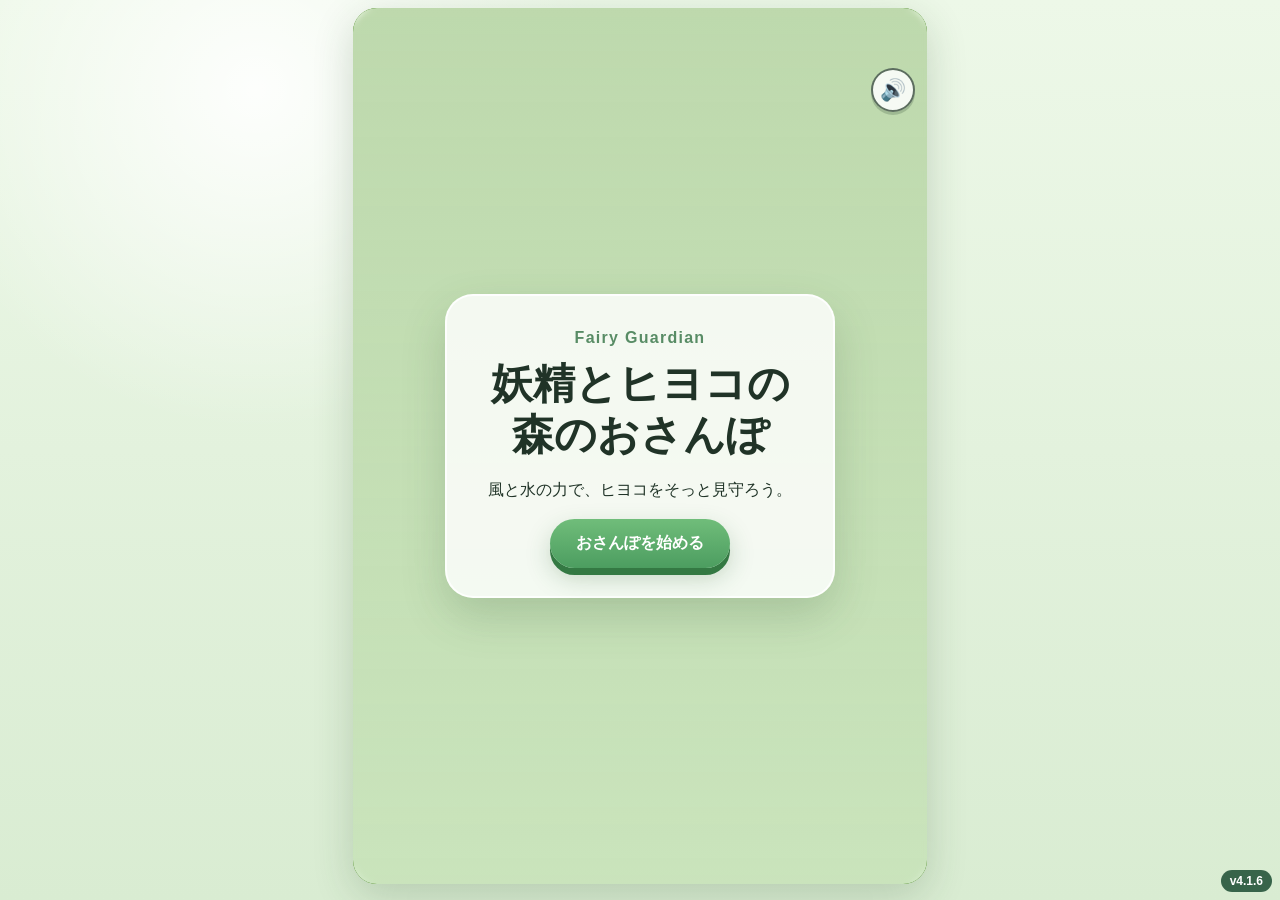
==== commit 93197002: "Add files via upload" ====
--- a/index.html
+++ b/index.html
@@ -7,7 +7,7 @@
   <meta http-equiv="Expires" content="0" />
   <meta name="viewport" content="width=device-width, initial-scale=1, viewport-fit=cover, user-scalable=no" />
   <meta name="theme-color" content="#dff3d2" />
-  <title>Fairy Guardian v4.1.2</title>
+  <title>Fairy Guardian v4.1.6</title>
   <style>
 :root {
   color-scheme: light;
@@ -3175,6 +3175,69 @@
     for (const l of this.wetlandLotuses) tryTarget(l, 'lotus');
   }
 
+
+  applyIceWaveTick(effect, previousRadius, radius) {
+    const fx=effect.startX, fy=effect.startY;
+    const band=38;
+    const inBand=(x,y,pad=0)=>{
+      const d=Math.hypot(x-fx,y-fy);
+      return d>=Math.max(0,previousRadius-band-pad) && d<=radius+band+pad;
+    };
+    const touched=effect.windTouched||(effect.windTouched=new Set());
+    const once=(obj,fn)=>{if(touched.has(obj))return false;const ok=fn();if(ok)touched.add(obj);return ok;};
+
+    const d=this.dragonRescue;
+    if(d?.active){
+      const panic=Math.max(0,d.tailHealth/d.maxTailHealth);
+      const tailX=d.x-d.facing*(57+Math.sin(d.age*4.2)*8*panic);
+      const tailY=d.y+35+Math.cos(d.age*3.1)*7;
+      if(d.tailHealth>0&&inBand(tailX,tailY,34)){
+        d.tailHealth=Math.max(0,d.tailHealth-3);this.plus+=45;this.sound.impact('water',1.45,true);
+      }
+      for(const c of d.craters)if(c.fireActive&&inBand(c.x,c.y,c.r)){c.fireHealth=0;c.fireActive=false;this.plus+=100;this.sound.grow('bridge');}
+      for(const f of d.fires)if(!f.dead&&inBand(f.x,f.y,f.r)){f.dead=true;this.plus+=25;}
+      for(const b of d.fireballs)if(!b.dead&&inBand(b.x,b.y,20)){b.dead=true;this.plus+=35;}
+    }
+
+    for(const bird of this.birds)if(bird.state==='approach'&&inBand(bird.x,bird.y,bird.hitRadius)&&bird.scare(fx,fy)){this.plus+=50;this.sound.scare('bird');}
+    for(const cat of this.cats)if(cat.state==='approach'&&inBand(cat.x,cat.y,cat.hitRadius)&&cat.scare(fx,fy)){this.plus+=60;this.sound.scare('cat');}
+
+    if(this.mode==='cave'){
+      for(const m of this.mushrooms)if(inBand(m.x,m.y,24)&&m.waterHit(m.x,m.y,30)){this.plus+=8;this.sound.mushroom(m.note);this.registerMushroomHit(m);}
+      for(const pebble of this.cavePebbles)once(pebble,()=>{if(!inBand(pebble.x,pebble.y,28))return false;const h=pebble.windHit(pebble.x,pebble.y,74,1);if(h)for(const c of this.caveCrystals)c.resonate(pebble.x,pebble.y,92,this.sound);return h;});
+      for(const puddle of this.cavePuddles)once(puddle,()=>{if(!inBand(puddle.x,puddle.y,38))return false;const h=puddle.windHit(puddle.x,puddle.y,78);if(h)this.triggerPuddleSplash(puddle);return h;});
+    }
+    if(this.mode==='wetland'){
+      for(const f of this.wetlandFrogs)if(inBand(f.x,f.y,28)&&f.waterHit(f.x,f.y,34)){this.plus+=12;this.frogRoomMode?this.sound.frogGarden(f.note):this.sound.frogNote(f.note);}
+      for(const l of this.wetlandLotuses)if(inBand(l.x,l.y,28)&&l.waterHit(l.x,l.y,34)){this.plus+=8;this.frogRoomMode?this.sound.lotusGarden(l.note):this.sound.flower(1);}
+      for(const w of this.crocodiles)once(w,()=>{if(inBand(w.x,w.y,40)&&w.scare()){this.plus+=80;this.sound.cavePuddle();return true;}return false;});
+      for(const c of this.cattails)once(c,()=>{if(inBand(c.x,c.y,30)&&c.windHit(c.x,c.y,74)){this.plus+=25;this.sound.dandelion();return true;}return false;});
+      for(const m of this.mudPatches)once(m,()=>{if(inBand(m.x,m.y,40)&&m.windHit(m.x,m.y,80)){this.plus+=15;this.sound.leaves();return true;}return false;});
+    }
+    for(const pile of this.leafPiles)once(pile,()=>{if(inBand(pile.x,pile.y,36)&&pile.windHit(pile.x,pile.y,78)){this.plus+=30;this.sound.leaves();return true;}return false;});
+    for(const dan of this.dandelions)once(dan,()=>{if(inBand(dan.x,dan.y,30)&&dan.windHit(dan.x,dan.y,76)){this.plus+=45;this.sound.dandelion();return true;}return false;});
+    for(const branch of this.sideBranches)once(branch,()=>{if(inBand(branch.x,branch.y,44)&&branch.windHit(branch.x,branch.y,82)){this.plus+=40;this.sound.leaves();return true;}return false;});
+    for(const rock of this.rocks)once(rock,()=>{if(!inBand(rock.x,rock.y,42)||rock.dead)return false;rock.hitCooldown=0;rock.hp=1;const h=rock.windHit(rock.x,rock.y,96);if(h){this.plus+=40;this.sound.rock(true);return true;}return false;});
+    for(const ledge of this.ledges)once(ledge,()=>{if(!inBand(ledge.x||this.width/2,ledge.y,74))return false;const h=ledge.windHit(fx,ledge.y,90);if(h){this.plus+=100;this.sound.grow('ledge');return true;}return false;});
+    for(const b of this.butterflies)if(inBand(b.x,b.y,28))b.gust(fx,b.y,105);
+    for(const l of this.ladybugs)if(inBand(l.x,l.y,24))l.gust(fx,l.y,95);
+
+    if(this.trainingMode&&this.trainingState&&!this.trainingState.complete){
+      const t=this.trainingState,p=this.trainingPapa;
+      for(const f of t.fireballs)if(!f.dead&&inBand(f.x,f.y,22))f.dead=true;
+      if(inBand(p.x,p.y,96)){
+        if(t.shieldActive>0){t.shieldFlashes.push({x:p.x,y:p.y-20,age:0});this.sound?.windBurst?.(.7);}
+        else{
+          const gain=85;t.gauge=Math.min(t.target,t.gauge+gain);this.plus+=gain;this.sound?.caveChord?.();
+          if(t.gauge>=t.target){
+            t.complete=true;t.fireballs=[];t.resultAge=0;
+            if(!this.iceMagicUnlocked){this.iceMagicUnlocked=true;this.iceMagicNotice=6;try{localStorage.setItem('fairyGuardianIceMagicUnlocked','1');}catch(_){} }
+          }
+        }
+      }
+    }
+  }
+
   cast(kind, chargeSeconds = 0) {
     if (!this.running || this.pausedForRoute || this.cooldowns[kind] > 0) return;
     const isWater = kind === 'water';
@@ -3188,9 +3251,10 @@
       this.sound.cast('wind', charged ? 1 : .28);
       if (charged) {
         this.effects.push({
-          kind:'wind', phase:'musicWave', age:0, duration:1.55,
+          kind:'wind', phase:'musicWave', age:0, duration:2.35,
           startX:this.fairy.x, startY:this.fairy.y, radius:0, previousRadius:0,
-          maxRadius:Math.hypot(this.width,this.height), touched:new Set(), dead:false
+          maxRadius:Math.hypot(this.width,this.height), touched:new Set(),
+          trails:[], trailTimer:0, dead:false
         });
       } else {
         this.effects.push({
@@ -3214,11 +3278,17 @@
     this.sound.cast(kind, (iceBlizzard || iceIcicleVolley) ? 1 : charge);
 
     if (iceBlizzard) {
-      const startX=this.fairy.x, startY=this.fairy.y-28;
+      // Ice magic now uses the same slow, circular snow-wave enjoyed in the
+      // music rooms. In normal stages it also carries full combat/gimmick
+      // effects while expanding from the fairy to every edge of the screen.
       this.effects.push({
-        x:startX,y:startY,startX,startY,endY:42,nearWidth:34,farWidth:66,age:0,duration:.82,
-        frostDuration:3.0,kind:'wind',phase:'blizzard',iceBlizzard:true,piercing:true,
-        tick:0,trainingTick:0,windTouched:new Set(),pillarHits:[],multiHits:new Map()
+        kind:'wind', phase:'musicWave', combatWave:true, iceBlizzard:true,
+        age:0, duration:2.35,
+        startX:this.fairy.x, startY:this.fairy.y,
+        radius:0, previousRadius:0,
+        maxRadius:Math.hypot(this.width,this.height),
+        touched:new Set(), windTouched:new Set(), multiHits:new Map(),
+        trails:[], trailTimer:0, dead:false, trainingTick:0
       });
       return;
     }
@@ -3246,6 +3316,23 @@
       return;
     }
 
+    // Before ice magic is learned, a charged Wind cast becomes one strong
+    // formation: a central mini tornado with two smaller tornadoes orbiting it.
+    // After the route upgrade, a normal tap uses the same formation. It stays
+    // intact to the top edge and never bursts.
+    const orbitingWind = !isWater && !iceBlizzard && (this.magicUpgradeUnlocked || rawCharge >= .30);
+    if (orbitingWind) {
+      const startX=this.fairy.x, startY=this.fairy.y-24;
+      this.effects.push({
+        x:startX,y:startY,startX,startY,age:0,
+        travel:Math.max(.78,(startY+90)/330),speed:330,vx:0,
+        power:2.25,charge:1,piercing:true,miniTornado:true,orbitingTornado:true,
+        orbitRadius:31,orbitSpeed:7.8,pillarHits:[],windTouched:new Set(),
+        kind:'wind',phase:'travel'
+      });
+      return;
+    }
+
     const chargedWater = isWater && charge >= .18;
     const count = (isWater
       ? (charge < .18 ? 1 : charge < .58 ? 3 : charge < .9 ? 5 : 7)
@@ -3258,7 +3345,13 @@
       const waterRadius = 176;
       const angle = -Math.PI / 2 + fanRatio * (Math.PI * .31);
       const windSideSpeed = isWater ? 0 : fanRatio * (72 + charge * 34);
-      const windTravel = 0.64 + charge * 0.46 - Math.abs(fanRatio) * .07;
+      const isMiniTornado = !isWater && charge < .30;
+      // A normal Wind cast is now one compact mini tornado that keeps its
+      // shape all the way to the top edge. Charged/strengthened Wind keeps the
+      // existing multi-shot behaviour for the next balancing step.
+      const windTravel = isMiniTornado
+        ? Math.max(.72, (startY + 90) / (292 + charge * 20))
+        : 0.64 + charge * 0.46 - Math.abs(fanRatio) * .07;
       this.effects.push({
         x: startX,
         y: startY,
@@ -3277,7 +3370,8 @@
         vx: windSideSpeed,
         power: isWater ? (chargedWater ? .62 : 1) : 1.08 + charge * 1.10,
         charge,
-        piercing: false,
+        piercing: isMiniTornado,
+        miniTornado: isMiniTornado,
         pillarHits: [],
         windTouched: new Set(),
         kind,
@@ -3670,10 +3764,20 @@
       if(e.phase==='musicWave'){
         const prev=e.radius||0;
         const p=Math.min(1,e.age/e.duration);
-        e.radius=e.maxRadius*(1-Math.pow(1-p,2.15));
+        e.radius=e.maxRadius*(1-Math.pow(1-p,2.05));
         e.previousRadius=prev;
-        this.applyMusicWave(e,prev,e.radius);
-        if(e.age>=e.duration)e.dead=true;
+        if(e.age<=e.duration){
+          this.applyMusicWave(e,prev,e.radius);
+          if(e.combatWave)this.applyIceWaveTick(e,prev,e.radius);
+        }
+        e.trailTimer=(e.trailTimer||0)-dt;
+        if(e.age<=e.duration&&e.trailTimer<=0){
+          e.trailTimer=.11;
+          e.trails.push({radius:e.radius,age:0});
+        }
+        for(const tr of e.trails)tr.age+=dt;
+        e.trails=e.trails.filter(tr=>tr.age<.72);
+        if(e.age>=e.duration+.72)e.dead=true;
         continue;
       }
       if(e.phase==='blizzard'){
@@ -3705,7 +3809,10 @@
         } else {
           e.y-=e.speed*dt; e.x+=(e.vx||0)*dt+Math.sin(e.age*10)*.8;
         }
-        if(this.hitTrainingPapa(e) && !e.piercing){e.phase='burst';e.age=0;}
+        if (e.miniTornado) {
+          if (!e.trainingHit) this.hitTrainingPapa(e);
+          if (e.y < -72 || e.age >= e.travel) e.dead = true;
+        } else if(this.hitTrainingPapa(e) && !e.piercing){e.phase='burst';e.age=0;}
         else if(e.age>=e.travel){e.phase='burst';e.age=0;}
       } else if(e.age>=e.burst){e.dead=true;}
     }
@@ -4514,10 +4621,20 @@
       if(e.phase==='musicWave'){
         const prev=e.radius||0;
         const p=Math.min(1,e.age/e.duration);
-        e.radius=e.maxRadius*(1-Math.pow(1-p,2.15));
+        e.radius=e.maxRadius*(1-Math.pow(1-p,2.05));
         e.previousRadius=prev;
-        this.applyMusicWave(e,prev,e.radius);
-        if(e.age>=e.duration)e.dead=true;
+        if(e.age<=e.duration){
+          this.applyMusicWave(e,prev,e.radius);
+          if(e.combatWave)this.applyIceWaveTick(e,prev,e.radius);
+        }
+        e.trailTimer=(e.trailTimer||0)-dt;
+        if(e.age<=e.duration&&e.trailTimer<=0){
+          e.trailTimer=.11;
+          e.trails.push({radius:e.radius,age:0});
+        }
+        for(const tr of e.trails)tr.age+=dt;
+        e.trails=e.trails.filter(tr=>tr.age<.72);
+        if(e.age>=e.duration+.72)e.dead=true;
         continue;
       }
       if(e.phase==='blizzard'){
@@ -4542,6 +4659,87 @@
         } else {
           e.y -= e.speed * dt;
           e.x += (e.vx || 0) * dt + Math.sin(e.age * 10) * (e.kind === 'wind' ? 0.8 : 0.25);
+        }
+        if (e.miniTornado) {
+          // The normal mini tornado pierces and keeps flying. Each target can
+          // react only once to the same tornado, so it never farms points while
+          // overlapping an object for several frames.
+          const rr = e.orbitingTornado ? 56 : 27;
+          const touched = e.windTouched || (e.windTouched = new Set());
+          const once = (obj, fn) => {
+            if (touched.has(obj)) return false;
+            const hit = fn();
+            if (hit) touched.add(obj);
+            return hit;
+          };
+
+          if (this.mode === 'cave') {
+            for (const pebble of this.cavePebbles) once(pebble, () => {
+              const hit = pebble.windHit(e.x, e.y, rr + 8, 0);
+              if (hit) for (const c of this.caveCrystals) c.resonate(pebble.x, pebble.y, 70, this.sound);
+              return hit;
+            });
+            for (const puddle of this.cavePuddles) once(puddle, () => {
+              const hit = puddle.windHit(e.x, e.y, rr + 9);
+              if (hit) this.triggerPuddleSplash(puddle);
+              return hit;
+            });
+          }
+          if (this.mode === 'wetland') {
+            for (const w of this.crocodiles) once(w, () => {
+              if (Math.hypot(w.x - e.x, w.y - e.y) < rr + 30 && w.scare()) {
+                this.plus += 80; this.sound.cavePuddle(); return true;
+              }
+              return false;
+            });
+            for (const c of this.cattails) once(c, () => {
+              if (c.windHit(e.x, e.y, rr + 7)) { this.plus += 25; this.sound.dandelion(); return true; }
+              return false;
+            });
+            for (const m of this.mudPatches) once(m, () => {
+              if (m.windHit(e.x, e.y, rr + 9)) { this.plus += 15; this.sound.leaves(); return true; }
+              return false;
+            });
+          }
+          for (const pile of this.leafPiles) once(pile, () => {
+            if (pile.windHit(e.x, e.y, rr + 5)) { this.plus += 30; this.sound.leaves(); return true; }
+            return false;
+          });
+          for (const dandelion of this.dandelions) once(dandelion, () => {
+            if (dandelion.windHit(e.x, e.y, rr + 5)) { this.plus += 45; this.sound.dandelion(); return true; }
+            return false;
+          });
+          for (const branch of this.sideBranches) once(branch, () => {
+            if (branch.windHit(e.x, e.y, rr + 7)) { this.plus += 40; this.sound.leaves(); return true; }
+            return false;
+          });
+          for (const rock of this.rocks) once(rock, () => {
+            const hit = rock.windHit(e.x, e.y, rr + 5);
+            if (hit) { this.plus += hit === 2 ? 40 : 15; this.sound.rock(hit === 2); return true; }
+            return false;
+          });
+          for (const ledge of this.ledges) once(ledge, () => {
+            const hit = ledge.windHit(e.x, e.y, rr + 3);
+            if (hit) { this.plus += 100; this.sound.grow('ledge'); return true; }
+            return false;
+          });
+          for (const bird of this.birds) once(bird, () => {
+            if (bird.state === 'approach' && Math.hypot(e.x - bird.x, e.y - bird.y) < rr + bird.hitRadius) {
+              if (bird.scare(e.x, e.y)) { this.plus += 50; this.sound.scare('bird'); return true; }
+            }
+            return false;
+          });
+          for (const cat of this.cats) once(cat, () => {
+            if (cat.state === 'approach' && Math.hypot(e.x - cat.x, e.y - cat.y) < rr + cat.hitRadius) {
+              if (cat.scare(e.x, e.y)) { this.plus += 60; this.sound.scare('cat'); return true; }
+            }
+            return false;
+          });
+          for (const b of this.butterflies) b.gust(e.x, e.y, rr * .9);
+          for (const l of this.ladybugs) l.gust(e.x, e.y, rr * .8);
+
+          if (e.y < -72 || e.age >= e.travel) e.dead = true;
+          continue;
         }
         if (e.iceTornado) {
           const rr = 66;
@@ -4796,40 +4994,60 @@
   }
 
   drawWindTravel(ctx, e) {
-    // Keep the projectile compact all the way to impact. The rings spin
-    // quickly inside a stable cone, so the last frame never stretches into
-    // a long feather-like shape.
-    const charge = e.charge || 0;
-    const scale = 1 + charge * .42;
-    ctx.scale(scale, scale);
-    ctx.rotate(Math.sin(e.age * 18) * .025);
-    ctx.globalCompositeOperation = 'lighter';
-
-    const layers = 5;
-    for (let i = 0; i < layers; i++) {
-      const y = 12 - i * 7;
-      const width = 7 + i * 4.1;
-      const spin = e.age * 22 + i * 1.18;
-      const squash = .82 + Math.sin(spin) * .08;
-      ctx.strokeStyle = `rgba(${185 + i * 10},255,${205 + i * 8},${.48 + i * .07})`;
-      ctx.lineWidth = 4.5 - i * .45;
-      ctx.lineCap = 'round';
-      ctx.beginPath();
-      ctx.ellipse(Math.sin(spin) * 1.35, y, width, (3.7 + i * .42) * squash, 0, 0, Math.PI * 2);
-      ctx.stroke();
-    }
-    const glow = ctx.createRadialGradient(0, -4, 1, 0, -4, 27);
-    glow.addColorStop(0, 'rgba(245,255,246,.72)');
-    glow.addColorStop(.45, 'rgba(143,244,171,.22)');
-    glow.addColorStop(1, 'rgba(74,216,130,0)');
-    ctx.fillStyle = glow;
-    ctx.beginPath(); ctx.ellipse(0, -2, 25, 31, 0, 0, Math.PI * 2); ctx.fill();
-    for (let i = 0; i < 4; i++) {
-      const a = e.age * 8 + i * Math.PI / 2;
-      ctx.fillStyle = 'rgba(220,255,228,.7)';
-      ctx.beginPath();
-      ctx.arc(Math.cos(a) * (17 + i), -3 + Math.sin(a) * 10, 1.8, 0, Math.PI * 2);
-      ctx.fill();
+    // Wind keeps a compact tornado silhouette until it leaves the screen.
+    // Strengthened Wind is one formation: a central tornado plus two smaller
+    // tornadoes revolving around it, rather than three unrelated fan shots.
+    const drawOne = (x, y, scale, phase, alpha=1) => {
+      ctx.save();
+      ctx.translate(x, y);
+      ctx.scale(scale, scale);
+      ctx.rotate(Math.sin(e.age * 18 + phase) * .025);
+      ctx.globalCompositeOperation = 'lighter';
+      ctx.globalAlpha *= alpha;
+      const layers = 5;
+      for (let i = 0; i < layers; i++) {
+        const yy = 12 - i * 7;
+        const width = 7 + i * 4.1;
+        const spin = e.age * 22 + i * 1.18 + phase;
+        const squash = .82 + Math.sin(spin) * .08;
+        ctx.strokeStyle = `rgba(${185 + i * 10},255,${205 + i * 8},${.48 + i * .07})`;
+        ctx.lineWidth = 4.5 - i * .45;
+        ctx.lineCap = 'round';
+        ctx.beginPath();
+        ctx.ellipse(Math.sin(spin) * 1.35, yy, width, (3.7 + i * .42) * squash, 0, 0, Math.PI * 2);
+        ctx.stroke();
+      }
+      const glow = ctx.createRadialGradient(0, -4, 1, 0, -4, 27);
+      glow.addColorStop(0, 'rgba(245,255,246,.72)');
+      glow.addColorStop(.45, 'rgba(143,244,171,.22)');
+      glow.addColorStop(1, 'rgba(74,216,130,0)');
+      ctx.fillStyle = glow;
+      ctx.beginPath(); ctx.ellipse(0, -2, 25, 31, 0, 0, Math.PI * 2); ctx.fill();
+      for (let i = 0; i < 4; i++) {
+        const a = e.age * 8 + i * Math.PI / 2 + phase;
+        ctx.fillStyle = 'rgba(220,255,228,.7)';
+        ctx.beginPath();
+        ctx.arc(Math.cos(a) * (17 + i), -3 + Math.sin(a) * 10, 1.8, 0, Math.PI * 2);
+        ctx.fill();
+      }
+      ctx.restore();
+    };
+
+    if (e.orbitingTornado) {
+      const a = e.age * (e.orbitSpeed || 7.8);
+      const r = e.orbitRadius || 31;
+      // A faint curved trace helps the two satellites read as one formation.
+      ctx.save();
+      ctx.globalCompositeOperation='lighter';
+      ctx.strokeStyle='rgba(178,255,213,.22)';
+      ctx.lineWidth=3;
+      ctx.beginPath();ctx.ellipse(0,-2,r,r*.58,0,0,Math.PI*2);ctx.stroke();
+      ctx.restore();
+      drawOne(0, 0, 1.16, 0, 1);
+      drawOne(Math.cos(a)*r, -2+Math.sin(a)*r*.58, .68, a, .92);
+      drawOne(Math.cos(a+Math.PI)*r, -2+Math.sin(a+Math.PI)*r*.58, .68, a+Math.PI, .92);
+    } else {
+      drawOne(0, 0, 1 + (e.charge || 0) * .16, 0, 1);
     }
   }
 
@@ -5032,22 +5250,45 @@
     const r=e.radius||0;
     ctx.save();
     ctx.globalCompositeOperation='screen';
+
+    for(const tr of (e.trails||[])){
+      const life=Math.max(0,1-tr.age/.72);
+      ctx.strokeStyle=`rgba(130,226,255,${life*.15})`;
+      ctx.lineWidth=12*life+2;
+      ctx.beginPath();ctx.arc(0,0,tr.radius,0,Math.PI*2);ctx.stroke();
+      ctx.strokeStyle=`rgba(229,255,250,${life*.12})`;
+      ctx.lineWidth=3.2;
+      ctx.beginPath();ctx.arc(0,0,Math.max(0,tr.radius-7),0,Math.PI*2);ctx.stroke();
+    }
+
+    if(r>8){
+      const glow=ctx.createRadialGradient(0,0,0,0,0,r);
+      glow.addColorStop(0,'rgba(186,242,255,.025)');
+      glow.addColorStop(.72,'rgba(139,229,255,.035)');
+      glow.addColorStop(1,'rgba(219,255,251,.08)');
+      ctx.fillStyle=glow;ctx.beginPath();ctx.arc(0,0,r,0,Math.PI*2);ctx.fill();
+    }
+
     for(let k=0;k<3;k++){
-      const rr=Math.max(0,r-k*24);
+      const rr=Math.max(0,r-k*26);
       if(rr<=0)continue;
-      ctx.strokeStyle=`rgba(${k===0?'205,255,247':'139,229,255'},${.56*(1-p)+.12})`;
-      ctx.lineWidth=7-k*1.6;
+      ctx.strokeStyle=`rgba(${k===0?'205,255,247':'139,229,255'},${.58*(1-p)+.13})`;
+      ctx.lineWidth=7.5-k*1.7;
       ctx.beginPath();ctx.arc(0,0,rr,0,Math.PI*2);ctx.stroke();
     }
-    for(let i=0;i<42;i++){
-      const a=i*2.399+Math.sin(i*12.9898)*.35;
-      const d=Math.max(12,r-12-(i%5)*8);
-      const alpha=Math.max(0,.76-p*.48-(i%4)*.05);
-      ctx.save();ctx.translate(Math.cos(a)*d,Math.sin(a)*d);ctx.rotate(a+e.age*2);
-      ctx.strokeStyle=`rgba(230,253,255,${alpha})`;ctx.lineWidth=1.4;
+
+    for(let i=0;i<68;i++){
+      const a=i*2.399+e.age*.46+Math.sin(i*12.9898)*.28;
+      const d=Math.max(12,r-7-(i%4)*7);
+      const alpha=Math.max(0,.82-p*.43-(i%5)*.045);
+      const size=4.5+(i%4)*.75;
+      ctx.save();ctx.translate(Math.cos(a)*d,Math.sin(a)*d);ctx.rotate(a+e.age*.72);
+      ctx.strokeStyle=`rgba(232,254,255,${alpha})`;ctx.lineWidth=1.45;
       ctx.beginPath();
       for(let arm=0;arm<3;arm++){
-        const aa=arm*Math.PI/3;ctx.moveTo(-5*Math.cos(aa),-5*Math.sin(aa));ctx.lineTo(5*Math.cos(aa),5*Math.sin(aa));
+        const aa=arm*Math.PI/3;
+        ctx.moveTo(-size*Math.cos(aa),-size*Math.sin(aa));
+        ctx.lineTo(size*Math.cos(aa),size*Math.sin(aa));
       }
       ctx.stroke();ctx.restore();
     }
@@ -5412,6 +5653,6 @@
 
 </script>
 
-<div id="buildBadge" style="position:fixed;right:8px;bottom:8px;z-index:99999;padding:5px 9px;border-radius:999px;background:rgba(20,70,45,.82);color:white;font:700 12px/1 sans-serif;pointer-events:none">v4.1.2</div>
+<div id="buildBadge" style="position:fixed;right:8px;bottom:8px;z-index:99999;padding:5px 9px;border-radius:999px;background:rgba(20,70,45,.82);color:white;font:700 12px/1 sans-serif;pointer-events:none">v4.1.6</div>
 </body>
 </html>
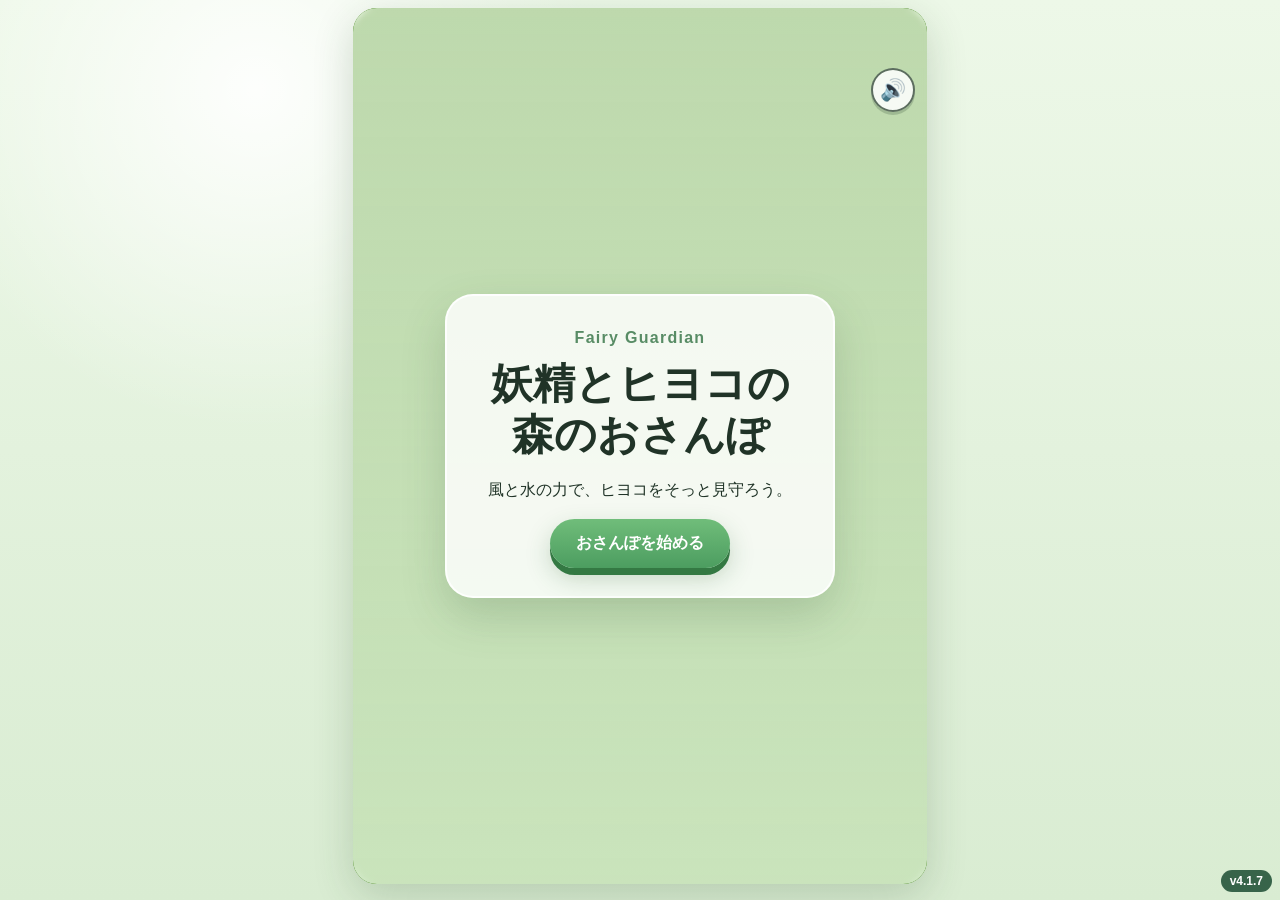
==== commit b2c96dde: "Add files via upload" ====
--- a/index.html
+++ b/index.html
@@ -7,7 +7,7 @@
   <meta http-equiv="Expires" content="0" />
   <meta name="viewport" content="width=device-width, initial-scale=1, viewport-fit=cover, user-scalable=no" />
   <meta name="theme-color" content="#dff3d2" />
-  <title>Fairy Guardian v4.1.6</title>
+  <title>Fairy Guardian v4.1.7</title>
   <style>
 :root {
   color-scheme: light;
@@ -3326,8 +3326,8 @@
       this.effects.push({
         x:startX,y:startY,startX,startY,age:0,
         travel:Math.max(.78,(startY+90)/330),speed:330,vx:0,
-        power:2.25,charge:1,piercing:true,miniTornado:true,orbitingTornado:true,
-        orbitRadius:31,orbitSpeed:7.8,pillarHits:[],windTouched:new Set(),
+        power:3.1,charge:1,piercing:true,miniTornado:true,orbitingTornado:true,strongWind:true,
+        orbitRadius:40,orbitSpeed:10.8,pillarHits:[],windTouched:new Set(),
         kind:'wind',phase:'travel'
       });
       return;
@@ -4664,7 +4664,7 @@
           // The normal mini tornado pierces and keeps flying. Each target can
           // react only once to the same tornado, so it never farms points while
           // overlapping an object for several frames.
-          const rr = e.orbitingTornado ? 56 : 27;
+          const rr = e.orbitingTornado ? 70 : 27;
           const touched = e.windTouched || (e.windTouched = new Set());
           const once = (obj, fn) => {
             if (touched.has(obj)) return false;
@@ -4714,6 +4714,8 @@
             return false;
           });
           for (const rock of this.rocks) once(rock, () => {
+            // The strengthened three-tornado formation pulverises rocks in one pass.
+            if (e.orbitingTornado && rock.state === 'rest') { rock.hitCooldown = 0; rock.hp = 1; }
             const hit = rock.windHit(e.x, e.y, rr + 5);
             if (hit) { this.plus += hit === 2 ? 40 : 15; this.sound.rock(hit === 2); return true; }
             return false;
@@ -5034,18 +5036,37 @@
     };
 
     if (e.orbitingTornado) {
-      const a = e.age * (e.orbitSpeed || 7.8);
-      const r = e.orbitRadius || 31;
+      const a = e.age * (e.orbitSpeed || 10.8);
+      const r = e.orbitRadius || 40;
       // A faint curved trace helps the two satellites read as one formation.
       ctx.save();
       ctx.globalCompositeOperation='lighter';
-      ctx.strokeStyle='rgba(178,255,213,.22)';
-      ctx.lineWidth=3;
+      ctx.strokeStyle='rgba(178,255,213,.34)';
+      ctx.lineWidth=5;
       ctx.beginPath();ctx.ellipse(0,-2,r,r*.58,0,0,Math.PI*2);ctx.stroke();
       ctx.restore();
-      drawOne(0, 0, 1.16, 0, 1);
-      drawOne(Math.cos(a)*r, -2+Math.sin(a)*r*.58, .68, a, .92);
-      drawOne(Math.cos(a+Math.PI)*r, -2+Math.sin(a+Math.PI)*r*.58, .68, a+Math.PI, .92);
+      drawOne(0, 0, 1.48, 0, 1);
+      drawOne(Math.cos(a)*r, -2+Math.sin(a)*r*.58, .82, a, .96);
+      drawOne(Math.cos(a+Math.PI)*r, -2+Math.sin(a+Math.PI)*r*.58, .82, a+Math.PI, .96);
+      // Fast spiral streaks make the formation read as one dense, forceful gust.
+      ctx.save();
+      ctx.globalCompositeOperation = 'lighter';
+      ctx.strokeStyle = 'rgba(218,255,232,.30)';
+      ctx.lineWidth = 2.4;
+      ctx.lineCap = 'round';
+      for (let i=0;i<3;i++) {
+        const pa = a - i*.42;
+        ctx.beginPath();
+        ctx.moveTo(Math.cos(pa)*r*.35, -2+Math.sin(pa)*r*.20);
+        ctx.quadraticCurveTo(Math.cos(pa)*r*.72, -2+Math.sin(pa)*r*.42, Math.cos(pa)*r, -2+Math.sin(pa)*r*.58);
+        ctx.stroke();
+        const pb = pa + Math.PI;
+        ctx.beginPath();
+        ctx.moveTo(Math.cos(pb)*r*.35, -2+Math.sin(pb)*r*.20);
+        ctx.quadraticCurveTo(Math.cos(pb)*r*.72, -2+Math.sin(pb)*r*.42, Math.cos(pb)*r, -2+Math.sin(pb)*r*.58);
+        ctx.stroke();
+      }
+      ctx.restore();
     } else {
       drawOne(0, 0, 1 + (e.charge || 0) * .16, 0, 1);
     }
@@ -5653,6 +5674,6 @@
 
 </script>
 
-<div id="buildBadge" style="position:fixed;right:8px;bottom:8px;z-index:99999;padding:5px 9px;border-radius:999px;background:rgba(20,70,45,.82);color:white;font:700 12px/1 sans-serif;pointer-events:none">v4.1.6</div>
+<div id="buildBadge" style="position:fixed;right:8px;bottom:8px;z-index:99999;padding:5px 9px;border-radius:999px;background:rgba(20,70,45,.82);color:white;font:700 12px/1 sans-serif;pointer-events:none">v4.1.7</div>
 </body>
 </html>
